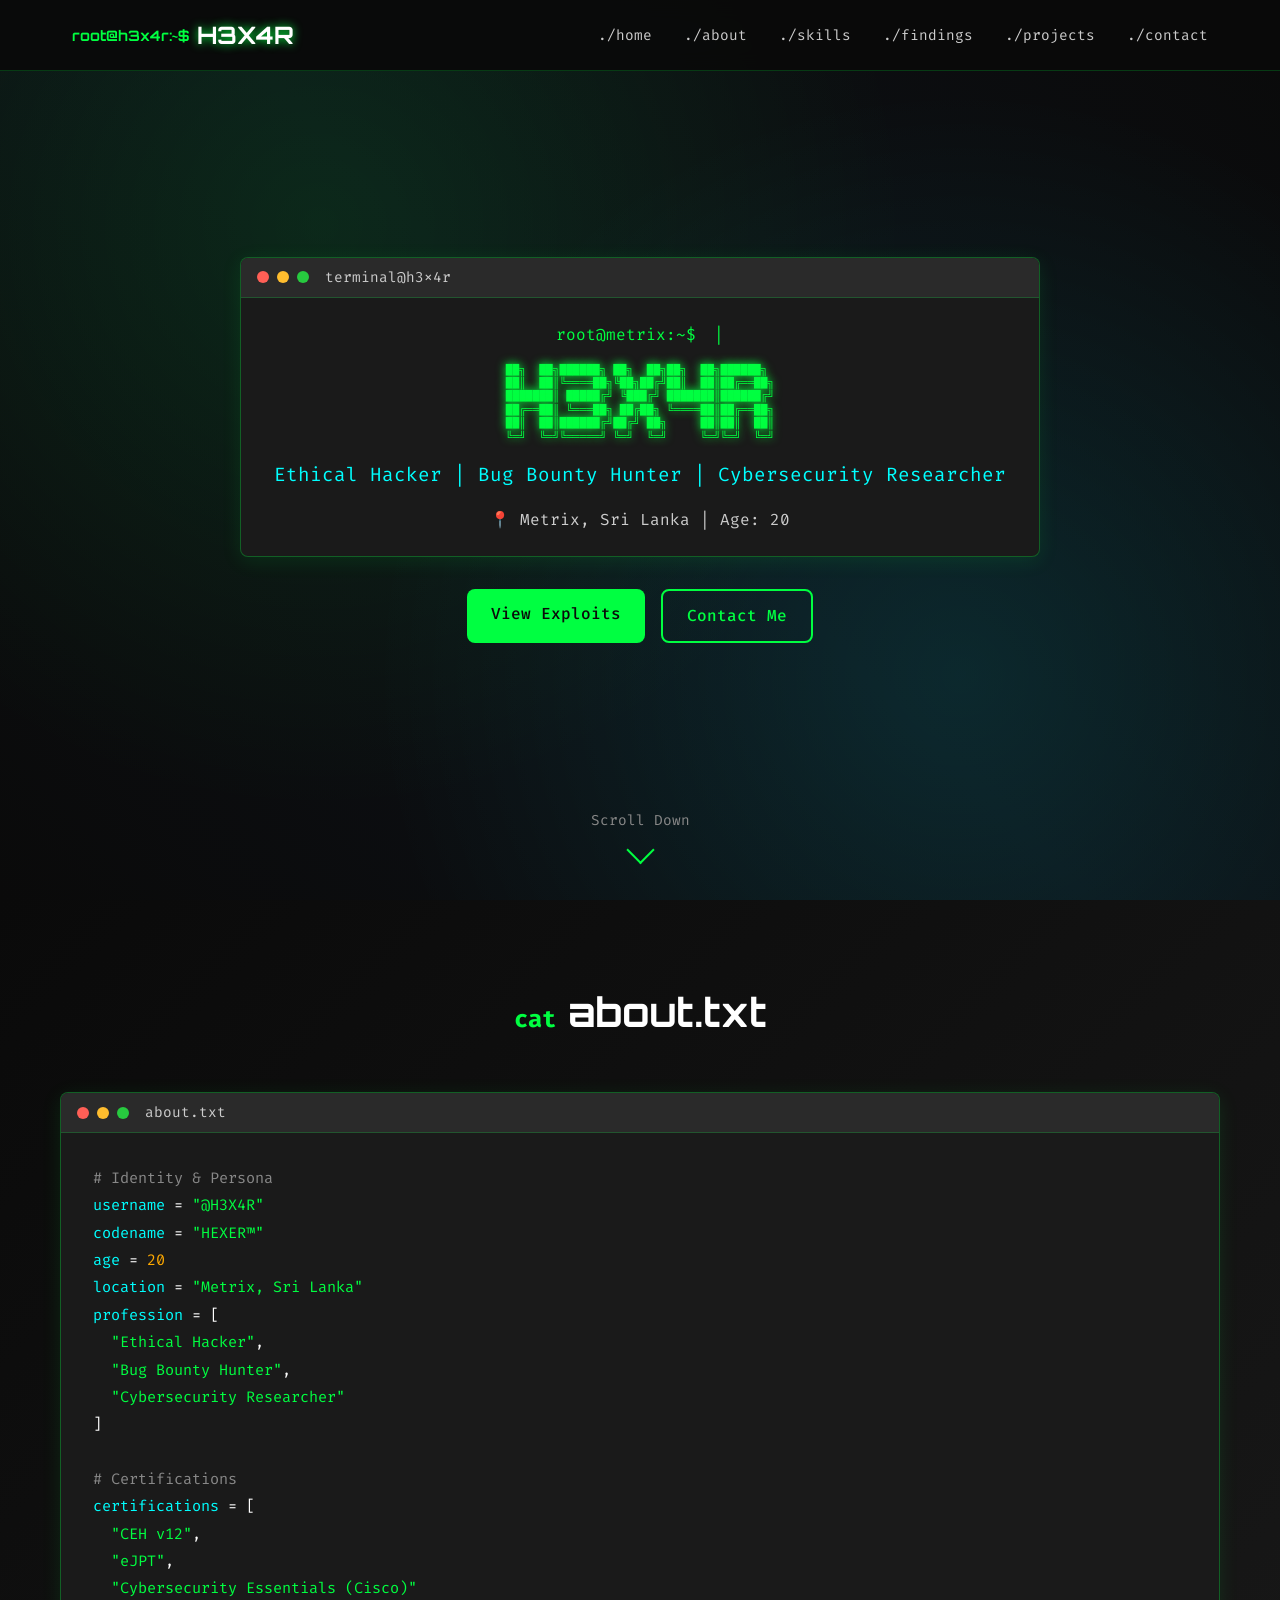
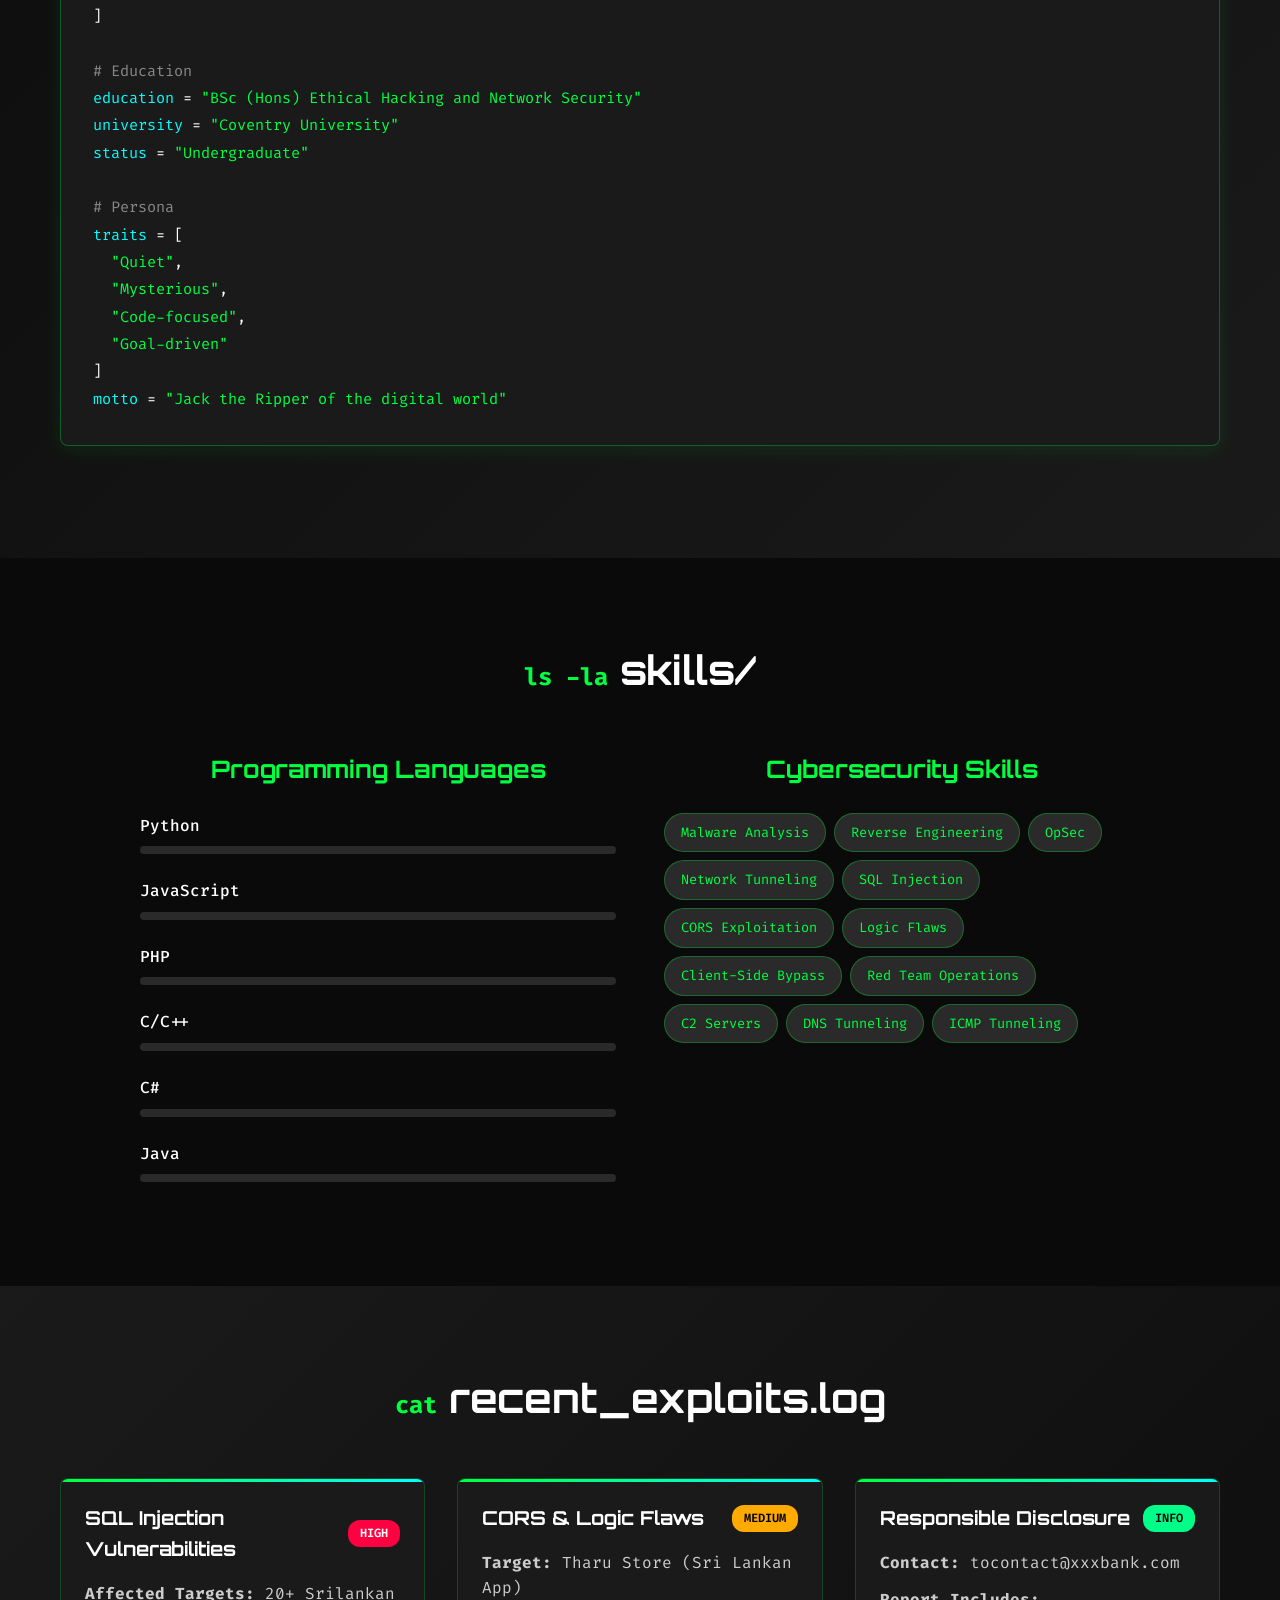
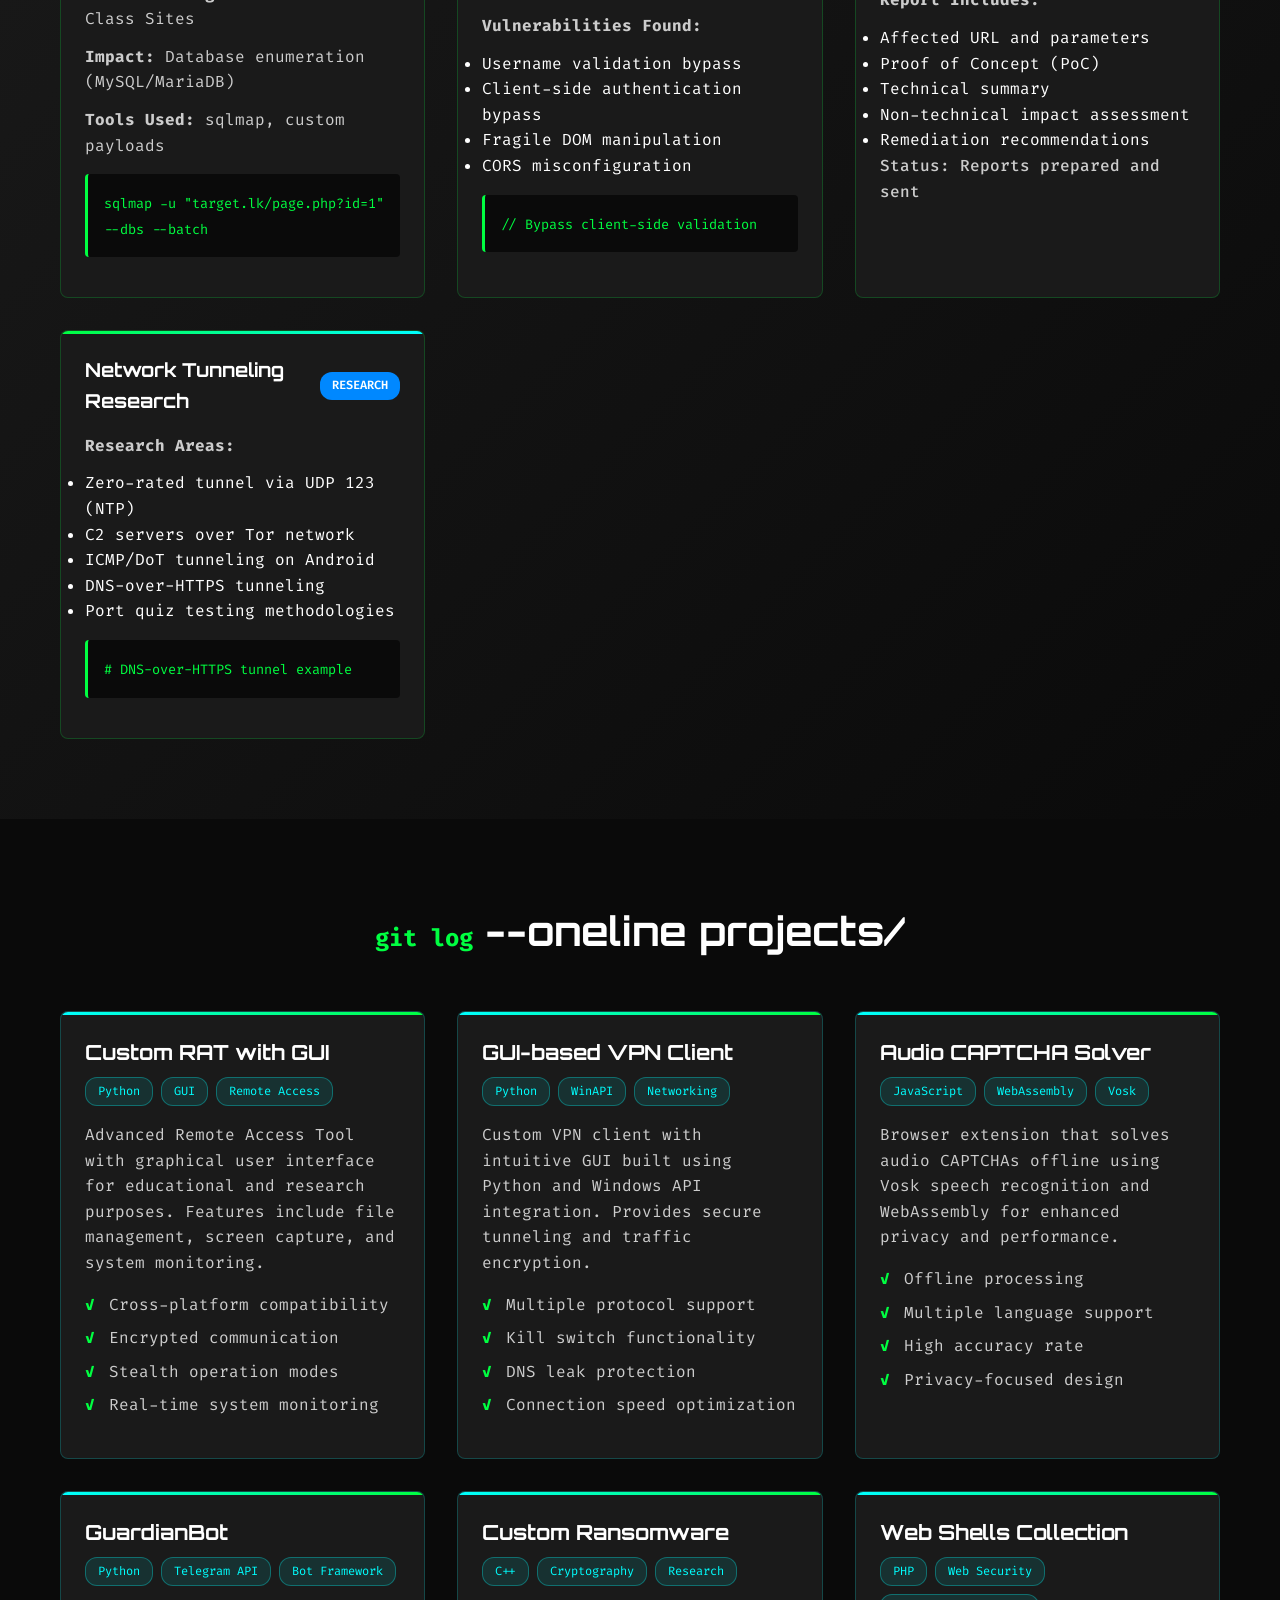
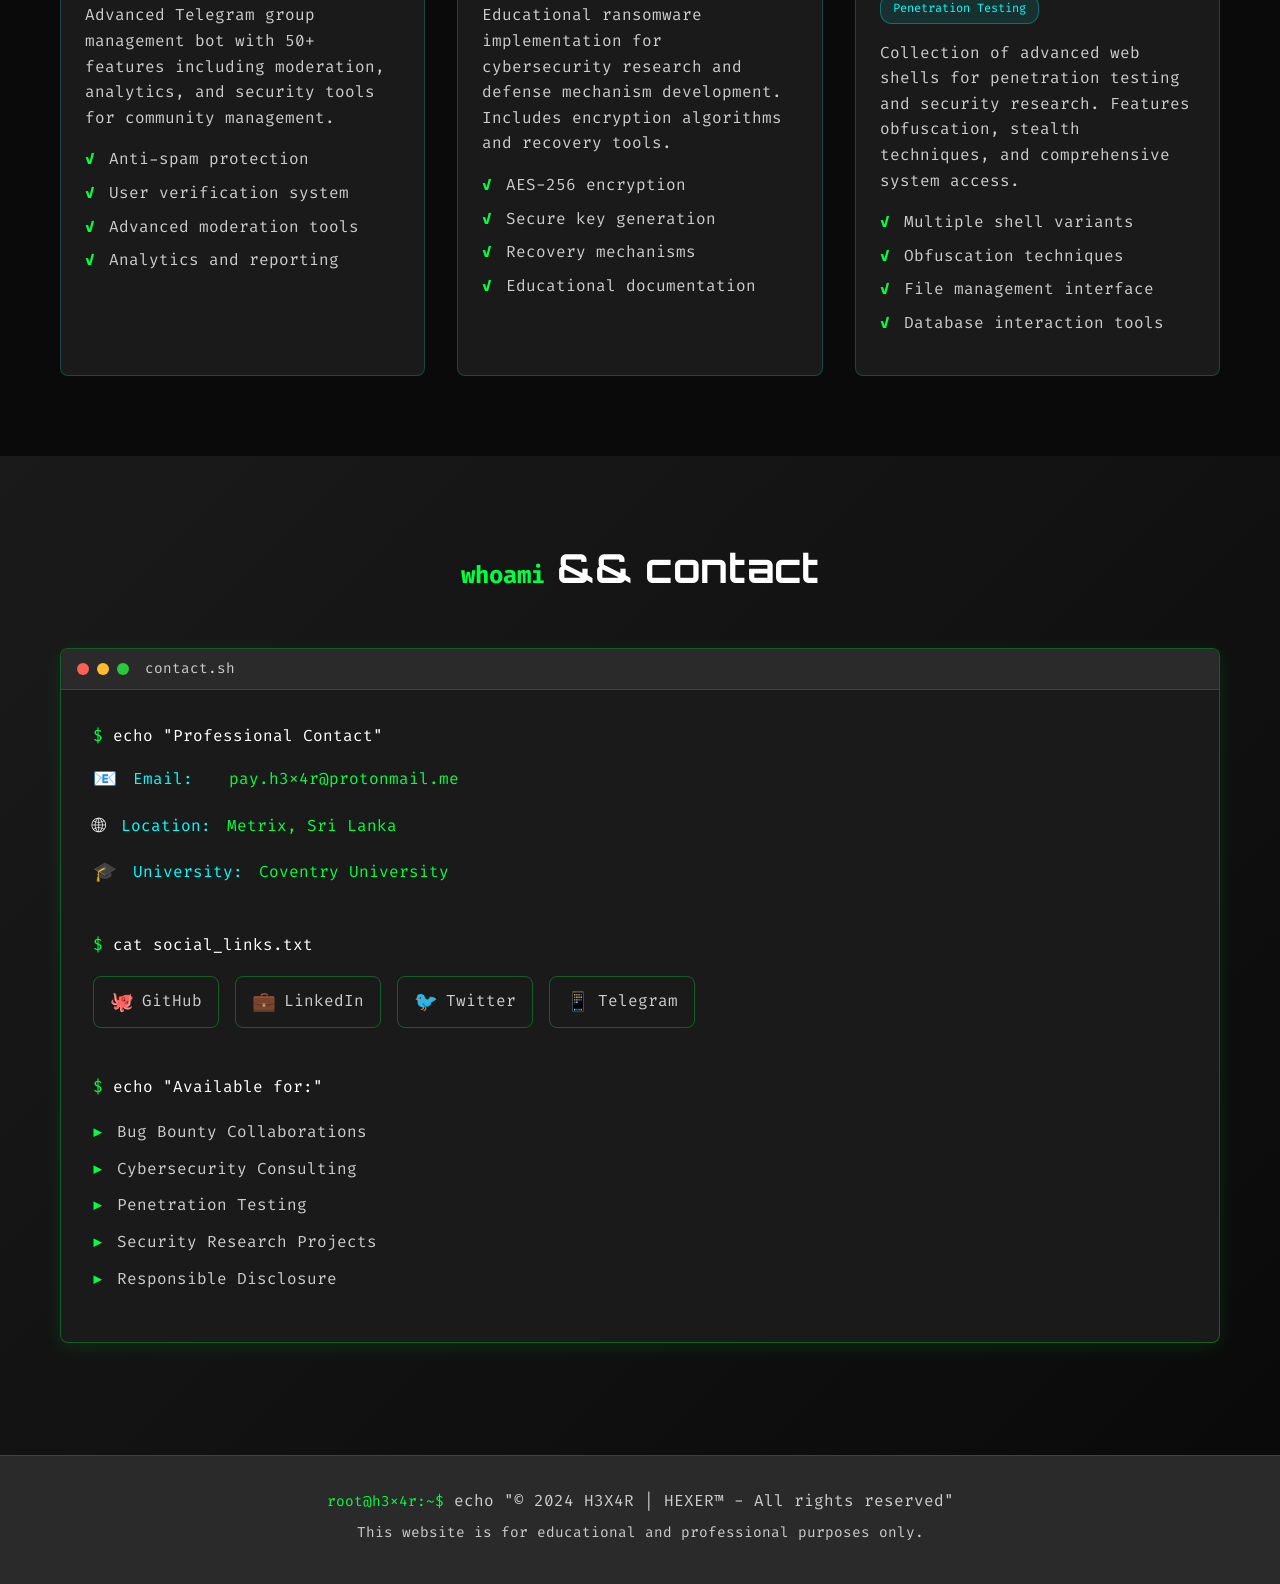
==== index.html @ 150f03e6 "Rename index (1).html to index.html" ====
<!DOCTYPE html>
<html lang="en">
<head>
    <meta charset="UTF-8">
    <meta name="viewport" content="width=device-width, initial-scale=1.0">
    <title>H3X4R | Ethical Hacker & Cybersecurity Researcher</title>
    <meta name="description" content="H3X4R - Ethical hacker, bug bounty hunter, and cybersecurity researcher from Sri Lanka. Specializing in vulnerability research and responsible disclosure.">
    <link rel="stylesheet" href="styles.css">
    <link rel="preconnect" href="https://fonts.googleapis.com">
    <link rel="preconnect" href="https://fonts.gstatic.com" crossorigin>
    <link href="https://fonts.googleapis.com/css2?family=Fira+Code:wght@300;400;500;600;700&family=Orbitron:wght@400;700;900&family=Roboto+Mono:wght@300;400;500&display=swap" rel="stylesheet">
</head>
<body>
    <!-- Matrix Background -->
    <div id="matrix-bg"></div>
    
    <!-- Header -->
    <header class="header">
        <nav class="nav">
            <div class="nav-brand">
                <span class="terminal-prompt">root@h3x4r:~$</span>
                <span class="brand-text">H3X4R</span>
            </div>
            <ul class="nav-menu" id="nav-menu">
                <li><a href="#home" class="nav-link">./home</a></li>
                <li><a href="#about" class="nav-link">./about</a></li>
                <li><a href="#skills" class="nav-link">./skills</a></li>
                <li><a href="#findings" class="nav-link">./findings</a></li>
                <li><a href="#projects" class="nav-link">./projects</a></li>
                <li><a href="#contact" class="nav-link">./contact</a></li>
            </ul>
            <div class="nav-toggle" id="nav-toggle">
                <span></span>
                <span></span>
                <span></span>
            </div>
        </nav>
    </header>

    <!-- Hero Section -->
    <section id="home" class="hero">
        <div class="hero-content">
            <div class="terminal-window">
                <div class="terminal-header">
                    <div class="terminal-buttons">
                        <span class="btn-close"></span>
                        <span class="btn-minimize"></span>
                        <span class="btn-maximize"></span>
                    </div>
                    <span class="terminal-title">terminal@h3x4r</span>
                </div>
                <div class="terminal-body">
                    <div class="terminal-line">
                        <span class="prompt">root@metrix:~$</span>
                        <span class="command" id="typing-text"></span>
                        <span class="cursor">|</span>
                    </div>
                    <div class="output">
                        <pre class="ascii-art">
██╗  ██╗██████╗ ██╗  ██╗██╗  ██╗██████╗ 
██║  ██║╚════██╗╚██╗██╔╝██║  ██║██╔══██╗
███████║ █████╔╝ ╚███╔╝ ███████║██████╔╝
██╔══██║ ╚═══██╗ ██╔██╗ ╚════██║██╔══██╗
██║  ██║██████╔╝██╔╝ ██╗     ██║██║  ██║
╚═╝  ╚═╝╚═════╝ ╚═╝  ╚═╝     ╚═╝╚═╝  ╚═╝
</pre>
                        <p class="hero-subtitle">Ethical Hacker | Bug Bounty Hunter | Cybersecurity Researcher</p>
                        <p class="hero-location">📍 Metrix, Sri Lanka | Age: 20</p>
                    </div>
                </div>
            </div>
            <div class="hero-actions">
                <a href="#findings" class="btn btn-primary">View Exploits</a>
                <a href="#contact" class="btn btn-secondary">Contact Me</a>
            </div>
        </div>
        <div class="scroll-indicator">
            <span>Scroll Down</span>
            <div class="scroll-arrow"></div>
        </div>
    </section>

    <!-- About Section -->
    <section id="about" class="about">
        <div class="container">
            <h2 class="section-title">
                <span class="terminal-prompt">cat</span> about.txt
            </h2>
            <div class="about-content">
                <div class="about-terminal">
                    <div class="terminal-window">
                        <div class="terminal-header">
                            <div class="terminal-buttons">
                                <span class="btn-close"></span>
                                <span class="btn-minimize"></span>
                                <span class="btn-maximize"></span>
                            </div>
                            <span class="terminal-title">about.txt</span>
                        </div>
                        <div class="terminal-body">
                            <div class="code-block">
                                <span class="comment"># Identity & Persona</span><br>
                                <span class="variable">username</span> = <span class="string">"@H3X4R"</span><br>
                                <span class="variable">codename</span> = <span class="string">"HEXER™"</span><br>
                                <span class="variable">age</span> = <span class="number">20</span><br>
                                <span class="variable">location</span> = <span class="string">"Metrix, Sri Lanka"</span><br>
                                <span class="variable">profession</span> = [<br>
                                &nbsp;&nbsp;<span class="string">"Ethical Hacker"</span>,<br>
                                &nbsp;&nbsp;<span class="string">"Bug Bounty Hunter"</span>,<br>
                                &nbsp;&nbsp;<span class="string">"Cybersecurity Researcher"</span><br>
                                ]<br><br>
                                <span class="comment"># Certifications</span><br>
                                <span class="variable">certifications</span> = [<br>
                                &nbsp;&nbsp;<span class="string">"CEH v12"</span>,<br>
                                &nbsp;&nbsp;<span class="string">"eJPT"</span>,<br>
                                &nbsp;&nbsp;<span class="string">"Cybersecurity Essentials (Cisco)"</span><br>
                                ]<br><br>
                                <span class="comment"># Education</span><br>
                                <span class="variable">education</span> = <span class="string">"BSc (Hons) Ethical Hacking and Network Security"</span><br>
                                <span class="variable">university</span> = <span class="string">"Coventry University"</span><br>
                                <span class="variable">status</span> = <span class="string">"Undergraduate"</span><br><br>
                                <span class="comment"># Persona</span><br>
                                <span class="variable">traits</span> = [<br>
                                &nbsp;&nbsp;<span class="string">"Quiet"</span>,<br>
                                &nbsp;&nbsp;<span class="string">"Mysterious"</span>,<br>
                                &nbsp;&nbsp;<span class="string">"Code-focused"</span>,<br>
                                &nbsp;&nbsp;<span class="string">"Goal-driven"</span><br>
                                ]<br>
                                <span class="variable">motto</span> = <span class="string">"Jack the Ripper of the digital world"</span>
                            </div>
                        </div>
                    </div>
                </div>
            </div>
        </div>
    </section>

    <!-- Skills Section -->
    <section id="skills" class="skills">
        <div class="container">
            <h2 class="section-title">
                <span class="terminal-prompt">ls -la</span> skills/
            </h2>
            <div class="skills-grid">
                <div class="skill-category">
                    <h3>Programming Languages</h3>
                    <div class="skill-list">
                        <div class="skill-item">
                            <span class="skill-name">Python</span>
                            <div class="skill-bar">
                                <div class="skill-progress" data-width="95"></div>
                            </div>
                        </div>
                        <div class="skill-item">
                            <span class="skill-name">JavaScript</span>
                            <div class="skill-bar">
                                <div class="skill-progress" data-width="90"></div>
                            </div>
                        </div>
                        <div class="skill-item">
                            <span class="skill-name">PHP</span>
                            <div class="skill-bar">
                                <div class="skill-progress" data-width="85"></div>
                            </div>
                        </div>
                        <div class="skill-item">
                            <span class="skill-name">C/C++</span>
                            <div class="skill-bar">
                                <div class="skill-progress" data-width="80"></div>
                            </div>
                        </div>
                        <div class="skill-item">
                            <span class="skill-name">C#</span>
                            <div class="skill-bar">
                                <div class="skill-progress" data-width="75"></div>
                            </div>
                        </div>
                        <div class="skill-item">
                            <span class="skill-name">Java</span>
                            <div class="skill-bar">
                                <div class="skill-progress" data-width="70"></div>
                            </div>
                        </div>
                    </div>
                </div>
                <div class="skill-category">
                    <h3>Cybersecurity Skills</h3>
                    <div class="skill-tags">
                        <span class="skill-tag">Malware Analysis</span>
                        <span class="skill-tag">Reverse Engineering</span>
                        <span class="skill-tag">OpSec</span>
                        <span class="skill-tag">Network Tunneling</span>
                        <span class="skill-tag">SQL Injection</span>
                        <span class="skill-tag">CORS Exploitation</span>
                        <span class="skill-tag">Logic Flaws</span>
                        <span class="skill-tag">Client-Side Bypass</span>
                        <span class="skill-tag">Red Team Operations</span>
                        <span class="skill-tag">C2 Servers</span>
                        <span class="skill-tag">DNS Tunneling</span>
                        <span class="skill-tag">ICMP Tunneling</span>
                    </div>
                </div>
            </div>
        </div>
    </section>

    <!-- Findings Section -->
    <section id="findings" class="findings">
        <div class="container">
            <h2 class="section-title">
                <span class="terminal-prompt">cat</span> recent_exploits.log
            </h2>
            <div class="findings-grid">
                <div class="finding-card">
                    <div class="finding-header">
                        <h3>SQL Injection Vulnerabilities</h3>
                        <span class="severity high">HIGH</span>
                    </div>
                    <div class="finding-content">
                        <p><strong>Affected Targets: </strong>20+ Srilankan Class Sites</p>
                        
                        <p><strong>Impact:</strong> Database enumeration (MySQL/MariaDB)</p>
                        <p><strong>Tools Used:</strong> sqlmap, custom payloads</p>
                        <div class="code-snippet">
                            <code>sqlmap -u "target.lk/page.php?id=1" --dbs --batch</code>
                        </div>
                    </div>
                </div>

                <div class="finding-card">
                    <div class="finding-header">
                        <h3>CORS & Logic Flaws</h3>
                        <span class="severity medium">MEDIUM</span>
                    </div>
                    <div class="finding-content">
                        <p><strong>Target:</strong> Tharu Store (Sri Lankan App)</p>
                        <p><strong>Vulnerabilities Found:</strong></p>
                        <ul>
                            <li>Username validation bypass</li>
                            <li>Client-side authentication bypass</li>
                            <li>Fragile DOM manipulation</li>
                            <li>CORS misconfiguration</li>
                        </ul>
                        <div class="code-snippet">
                            <code>// Bypass client-side validation
                            </code>
                        </div>
                    </div>
                </div>

                <div class="finding-card">
                    <div class="finding-header">
                        <h3>Responsible Disclosure</h3>
                        <span class="severity info">INFO</span>
                    </div>
                    <div class="finding-content">
                        <p><strong>Contact:</strong> tocontact@xxxbank.com</p>
                        <p><strong>Report Includes:</strong></p>
                        <ul>
                            <li>Affected URL and parameters</li>
                            <li>Proof of Concept (PoC)</li>
                            <li>Technical summary</li>
                            <li>Non-technical impact assessment</li>
                            <li>Remediation recommendations</li>
                        </ul>
                        <p class="status">Status: Reports prepared and sent</p>
                    </div>
                </div>

                <div class="finding-card">
                    <div class="finding-header">
                        <h3>Network Tunneling Research</h3>
                        <span class="severity low">RESEARCH</span>
                    </div>
                    <div class="finding-content">
                        <p><strong>Research Areas:</strong></p>
                        <ul>
                            <li>Zero-rated tunnel via UDP 123 (NTP)</li>
                            <li>C2 servers over Tor network</li>
                            <li>ICMP/DoT tunneling on Android</li>
                            <li>DNS-over-HTTPS tunneling</li>
                            <li>Port quiz testing methodologies</li>
                        </ul>
                        <div class="code-snippet">
                            <code># DNS-over-HTTPS tunnel example
                            </code>
                        </div>
                    </div>
                </div>
            </div>
        </div>
    </section>

    <!-- Projects Section -->
    <section id="projects" class="projects">
        <div class="container">
            <h2 class="section-title">
                <span class="terminal-prompt">git log</span> --oneline projects/
            </h2>
            <div class="projects-grid">
                <div class="project-card">
                    <div class="project-header">
                        <h3>Custom RAT with GUI</h3>
                        <div class="project-tags">
                            <span class="tag">Python</span>
                            <span class="tag">GUI</span>
                            <span class="tag">Remote Access</span>
                        </div>
                    </div>
                    <div class="project-content">
                        <p>Advanced Remote Access Tool with graphical user interface for educational and research purposes. Features include file management, screen capture, and system monitoring.</p>
                        <div class="project-features">
                            <ul>
                                <li>Cross-platform compatibility</li>
                                <li>Encrypted communication</li>
                                <li>Stealth operation modes</li>
                                <li>Real-time system monitoring</li>
                            </ul>
                        </div>
                    </div>
                </div>

                <div class="project-card">
                    <div class="project-header">
                        <h3>GUI-based VPN Client</h3>
                        <div class="project-tags">
                            <span class="tag">Python</span>
                            <span class="tag">WinAPI</span>
                            <span class="tag">Networking</span>
                        </div>
                    </div>
                    <div class="project-content">
                        <p>Custom VPN client with intuitive GUI built using Python and Windows API integration. Provides secure tunneling and traffic encryption.</p>
                        <div class="project-features">
                            <ul>
                                <li>Multiple protocol support</li>
                                <li>Kill switch functionality</li>
                                <li>DNS leak protection</li>
                                <li>Connection speed optimization</li>
                            </ul>
                        </div>
                    </div>
                </div>

                <div class="project-card">
                    <div class="project-header">
                        <h3>Audio CAPTCHA Solver</h3>
                        <div class="project-tags">
                            <span class="tag">JavaScript</span>
                            <span class="tag">WebAssembly</span>
                            <span class="tag">Vosk</span>
                        </div>
                    </div>
                    <div class="project-content">
                        <p>Browser extension that solves audio CAPTCHAs offline using Vosk speech recognition and WebAssembly for enhanced privacy and performance.</p>
                        <div class="project-features">
                            <ul>
                                <li>Offline processing</li>
                                <li>Multiple language support</li>
                                <li>High accuracy rate</li>
                                <li>Privacy-focused design</li>
                            </ul>
                        </div>
                    </div>
                </div>

                <div class="project-card">
                    <div class="project-header">
                        <h3>GuardianBot</h3>
                        <div class="project-tags">
                            <span class="tag">Python</span>
                            <span class="tag">Telegram API</span>
                            <span class="tag">Bot Framework</span>
                        </div>
                    </div>
                    <div class="project-content">
                        <p>Advanced Telegram group management bot with 50+ features including moderation, analytics, and security tools for community management.</p>
                        <div class="project-features">
                            <ul>
                                <li>Anti-spam protection</li>
                                <li>User verification system</li>
                                <li>Advanced moderation tools</li>
                                <li>Analytics and reporting</li>
                            </ul>
                        </div>
                    </div>
                </div>

                <div class="project-card">
                    <div class="project-header">
                        <h3>Custom Ransomware</h3>
                        <div class="project-tags">
                            <span class="tag">C++</span>
                            <span class="tag">Cryptography</span>
                            <span class="tag">Research</span>
                        </div>
                    </div>
                    <div class="project-content">
                        <p>Educational ransomware implementation for cybersecurity research and defense mechanism development. Includes encryption algorithms and recovery tools.</p>
                        <div class="project-features">
                            <ul>
                                <li>AES-256 encryption</li>
                                <li>Secure key generation</li>
                                <li>Recovery mechanisms</li>
                                <li>Educational documentation</li>
                            </ul>
                        </div>
                    </div>
                </div>

                <div class="project-card">
                    <div class="project-header">
                        <h3>Web Shells Collection</h3>
                        <div class="project-tags">
                            <span class="tag">PHP</span>
                            <span class="tag">Web Security</span>
                            <span class="tag">Penetration Testing</span>
                        </div>
                    </div>
                    <div class="project-content">
                        <p>Collection of advanced web shells for penetration testing and security research. Features obfuscation, stealth techniques, and comprehensive system access.</p>
                        <div class="project-features">
                            <ul>
                                <li>Multiple shell variants</li>
                                <li>Obfuscation techniques</li>
                                <li>File management interface</li>
                                <li>Database interaction tools</li>
                            </ul>
                        </div>
                    </div>
                </div>
            </div>
        </div>
    </section>

    <!-- Contact Section -->
    <section id="contact" class="contact">
        <div class="container">
            <h2 class="section-title">
                <span class="terminal-prompt">whoami</span> && contact
            </h2>
            <div class="contact-content">
                <div class="contact-terminal">
                    <div class="terminal-window">
                        <div class="terminal-header">
                            <div class="terminal-buttons">
                                <span class="btn-close"></span>
                                <span class="btn-minimize"></span>
                                <span class="btn-maximize"></span>
                            </div>
                            <span class="terminal-title">contact.sh</span>
                        </div>
                        <div class="terminal-body">
                            <div class="contact-info">
                                <p><span class="prompt">$</span> echo "Professional Contact"</p>
                                <p class="contact-item">
                                    <span class="icon">📧</span>
                                    <span class="label">Email:</span>
                                    <span class="value">pay.h3x4r@protonmail.me</span>
                                </p>
                                <p class="contact-item">
                                    <span class="icon">🌐</span>
                                    <span class="label">Location:</span>
                                    <span class="value">Metrix, Sri Lanka</span>
                                </p>
                                <p class="contact-item">
                                    <span class="icon">🎓</span>
                                    <span class="label">University:</span>
                                    <span class="value">Coventry University</span>
                                </p>
                                <br>
                                <p><span class="prompt">$</span> cat social_links.txt</p>
                                <div class="social-links">
                                    <a href="https://github.com/HEXER365" class="social-link">
                                        <span class="social-icon">🐙</span>
                                        <span>GitHub</span>
                                    </a>
                                    <a href="#" class="social-link">
                                        <span class="social-icon">💼</span>
                                        <span>LinkedIn</span>
                                    </a>
                                    <a href="#" class="social-link">
                                        <span class="social-icon">🐦</span>
                                        <span>Twitter</span>
                                    </a>
                                    <a href="https://t.me/H3X4R" class="social-link">
                                        <span class="social-icon">📱</span>
                                        <span>Telegram</span>
                                    </a>
                                </div>
                                <br>
                                <p><span class="prompt">$</span> echo "Available for:"</p>
                                <ul class="availability">
                                    <li>Bug Bounty Collaborations</li>
                                    <li>Cybersecurity Consulting</li>
                                    <li>Penetration Testing</li>
                                    <li>Security Research Projects</li>
                                    <li>Responsible Disclosure</li>
                                </ul>
                            </div>
                        </div>
                    </div>
                </div>
            </div>
        </div>
    </section>

    <!-- Footer -->
    <footer class="footer">
        <div class="container">
            <div class="footer-content">
                <p><span class="terminal-prompt">root@h3x4r:~$</span> echo "© 2024 H3X4R | HEXER™ - All rights reserved"</p>
                <p class="footer-note">This website is for educational and professional purposes only.</p>
            </div>
        </div>
    </footer>

    <script src="script.js"></script>
</body>
</html>
---- styles.css ----
/* CSS Variables */
:root {
    --bg-primary: #0a0a0a;
    --bg-secondary: #1a1a1a;
    --bg-tertiary: #2a2a2a;
    --accent-green: #00ff41;
    --accent-cyan: #00ffff;
    --text-primary: #ffffff;
    --text-secondary: #cccccc;
    --text-muted: #888888;
    --danger: #ff0040;
    --warning: #ffaa00;
    --info: #0088ff;
    --success: #00ff88;
    
    --font-mono: 'Fira Code', 'Courier New', monospace;
    --font-mono-alt: 'Roboto Mono', monospace;
    --font-display: 'Orbitron', sans-serif;
    
    --border-radius: 8px;
    --box-shadow: 0 4px 20px rgba(0, 255, 65, 0.1);
    --transition: all 0.3s cubic-bezier(0.4, 0, 0.2, 1);
}

/* Reset and Base Styles */
* {
    margin: 0;
    padding: 0;
    box-sizing: border-box;
}

html {
    scroll-behavior: smooth;
}

body {
    font-family: var(--font-mono);
    background-color: var(--bg-primary);
    color: var(--text-primary);
    line-height: 1.6;
    overflow-x: hidden;
}

/* Matrix Background */
#matrix-bg {
    position: fixed;
    top: 0;
    left: 0;
    width: 100%;
    height: 100%;
    z-index: -1;
    background: linear-gradient(45deg, var(--bg-primary) 0%, #0d1117 50%, var(--bg-primary) 100%);
}

#matrix-bg::before {
    content: '';
    position: absolute;
    top: 0;
    left: 0;
    width: 100%;
    height: 100%;
    background-image: 
        radial-gradient(circle at 25% 25%, rgba(0, 255, 65, 0.1) 0%, transparent 50%),
        radial-gradient(circle at 75% 75%, rgba(0, 255, 255, 0.1) 0%, transparent 50%);
    animation: matrixPulse 4s ease-in-out infinite alternate;
}

@keyframes matrixPulse {
    0% { opacity: 0.3; }
    100% { opacity: 0.7; }
}

/* Container */
.container {
    max-width: 1200px;
    margin: 0 auto;
    padding: 0 20px;
}

/* Header */
.header {
    position: fixed;
    top: 0;
    left: 0;
    width: 100%;
    background: rgba(10, 10, 10, 0.95);
    backdrop-filter: blur(10px);
    border-bottom: 1px solid rgba(0, 255, 65, 0.2);
    z-index: 1000;
    transition: var(--transition);
}

.nav {
    display: flex;
    justify-content: space-between;
    align-items: center;
    padding: 1rem 2rem;
    max-width: 1200px;
    margin: 0 auto;
}

.nav-brand {
    display: flex;
    align-items: center;
    gap: 0.5rem;
    font-family: var(--font-display);
    font-weight: 700;
}

.terminal-prompt {
    color: var(--accent-green);
    font-size: 0.9rem;
}

.brand-text {
    color: var(--text-primary);
    font-size: 1.5rem;
    text-shadow: 0 0 10px var(--accent-green);
}

.nav-menu {
    display: flex;
    list-style: none;
    gap: 2rem;
}

.nav-link {
    color: var(--text-secondary);
    text-decoration: none;
    font-size: 0.9rem;
    transition: var(--transition);
    position: relative;
}

.nav-link:hover {
    color: var(--accent-green);
    text-shadow: 0 0 5px var(--accent-green);
}

.nav-link::after {
    content: '';
    position: absolute;
    bottom: -5px;
    left: 0;
    width: 0;
    height: 2px;
    background: var(--accent-green);
    transition: var(--transition);
}

.nav-link:hover::after {
    width: 100%;
}

.nav-toggle {
    display: none;
    flex-direction: column;
    cursor: pointer;
    gap: 4px;
}

.nav-toggle span {
    width: 25px;
    height: 3px;
    background: var(--accent-green);
    transition: var(--transition);
}

/* Hero Section */
.hero {
    min-height: 100vh;
    display: flex;
    flex-direction: column;
    justify-content: center;
    align-items: center;
    text-align: center;
    padding: 2rem;
    position: relative;
}

.hero-content {
    max-width: 800px;
    width: 100%;
}

.terminal-window {
    background: var(--bg-secondary);
    border-radius: var(--border-radius);
    border: 1px solid rgba(0, 255, 65, 0.3);
    box-shadow: var(--box-shadow);
    margin-bottom: 2rem;
    overflow: hidden;
}

.terminal-header {
    background: var(--bg-tertiary);
    padding: 0.5rem 1rem;
    display: flex;
    align-items: center;
    gap: 1rem;
    border-bottom: 1px solid rgba(0, 255, 65, 0.2);
}

.terminal-buttons {
    display: flex;
    gap: 0.5rem;
}

.terminal-buttons span {
    width: 12px;
    height: 12px;
    border-radius: 50%;
}

.btn-close { background: #ff5f56; }
.btn-minimize { background: #ffbd2e; }
.btn-maximize { background: #27ca3f; }

.terminal-title {
    color: var(--text-secondary);
    font-size: 0.9rem;
}

.terminal-body {
    padding: 1.5rem;
    font-family: var(--font-mono);
}

.terminal-line {
    margin-bottom: 1rem;
}

.prompt {
    color: var(--accent-green);
}

.command {
    color: var(--text-primary);
    margin-left: 0.5rem;
}

.cursor {
    color: var(--accent-green);
    animation: blink 1s infinite;
}

@keyframes blink {
    0%, 50% { opacity: 1; }
    51%, 100% { opacity: 0; }
}

.ascii-art {
    color: var(--accent-green);
    font-size: 0.7rem;
    line-height: 1.2;
    margin: 1rem 0;
    text-shadow: 0 0 10px var(--accent-green);
}

.hero-subtitle {
    color: var(--accent-cyan);
    font-size: 1.2rem;
    margin: 1rem 0;
}

.hero-location {
    color: var(--text-secondary);
    font-size: 1rem;
}

.hero-actions {
    display: flex;
    gap: 1rem;
    justify-content: center;
    flex-wrap: wrap;
}

.btn {
    padding: 0.75rem 1.5rem;
    border: none;
    border-radius: var(--border-radius);
    text-decoration: none;
    font-family: var(--font-mono);
    font-weight: 500;
    cursor: pointer;
    transition: var(--transition);
    position: relative;
    overflow: hidden;
}

.btn-primary {
    background: var(--accent-green);
    color: var(--bg-primary);
}

.btn-primary:hover {
    background: var(--accent-cyan);
    box-shadow: 0 0 20px var(--accent-cyan);
}

.btn-secondary {
    background: transparent;
    color: var(--accent-green);
    border: 2px solid var(--accent-green);
}

.btn-secondary:hover {
    background: var(--accent-green);
    color: var(--bg-primary);
    box-shadow: 0 0 20px var(--accent-green);
}

.scroll-indicator {
    position: absolute;
    bottom: 2rem;
    left: 50%;
    transform: translateX(-50%);
    text-align: center;
    color: var(--text-muted);
    font-size: 0.9rem;
}

.scroll-arrow {
    width: 20px;
    height: 20px;
    border-right: 2px solid var(--accent-green);
    border-bottom: 2px solid var(--accent-green);
    transform: rotate(45deg);
    margin: 0.5rem auto;
    animation: bounce 2s infinite;
}

@keyframes bounce {
    0%, 20%, 50%, 80%, 100% { transform: translateY(0) rotate(45deg); }
    40% { transform: translateY(-10px) rotate(45deg); }
    60% { transform: translateY(-5px) rotate(45deg); }
}

/* Section Styles */
section {
    padding: 5rem 0;
    position: relative;
}

.section-title {
    font-family: var(--font-display);
    font-size: 2.5rem;
    text-align: center;
    margin-bottom: 3rem;
    color: var(--text-primary);
}

.section-title .terminal-prompt {
    color: var(--accent-green);
    font-family: var(--font-mono);
    font-size: 1.5rem;
}

/* About Section */
.about {
    background: linear-gradient(135deg, var(--bg-primary) 0%, var(--bg-secondary) 100%);
}

.about-terminal .terminal-body {
    padding: 2rem;
}

.code-block {
    font-family: var(--font-mono);
    line-height: 1.8;
    font-size: 0.95rem;
}

.comment { color: var(--text-muted); }
.variable { color: var(--accent-cyan); }
.string { color: var(--accent-green); }
.number { color: var(--warning); }

/* Skills Section */
.skills {
    background: var(--bg-primary);
}

.skills-grid {
    display: grid;
    grid-template-columns: 1fr 1fr;
    gap: 3rem;
    max-width: 1000px;
    margin: 0 auto;
}

.skill-category h3 {
    color: var(--accent-green);
    font-family: var(--font-display);
    font-size: 1.5rem;
    margin-bottom: 1.5rem;
    text-align: center;
}

.skill-item {
    margin-bottom: 1.5rem;
}

.skill-name {
    display: block;
    color: var(--text-primary);
    margin-bottom: 0.5rem;
    font-weight: 500;
}

.skill-bar {
    width: 100%;
    height: 8px;
    background: var(--bg-tertiary);
    border-radius: 4px;
    overflow: hidden;
    position: relative;
}

.skill-progress {
    height: 100%;
    background: linear-gradient(90deg, var(--accent-green), var(--accent-cyan));
    border-radius: 4px;
    width: 0;
    transition: width 2s ease-in-out;
    position: relative;
}

.skill-progress::after {
    content: '';
    position: absolute;
    top: 0;
    left: 0;
    right: 0;
    bottom: 0;
    background: linear-gradient(90deg, transparent, rgba(255,255,255,0.3), transparent);
    animation: shimmer 2s infinite;
}

@keyframes shimmer {
    0% { transform: translateX(-100%); }
    100% { transform: translateX(100%); }
}

.skill-tags {
    display: flex;
    flex-wrap: wrap;
    gap: 0.5rem;
}

.skill-tag {
    background: var(--bg-tertiary);
    color: var(--accent-green);
    padding: 0.5rem 1rem;
    border-radius: 20px;
    font-size: 0.85rem;
    border: 1px solid rgba(0, 255, 65, 0.3);
    transition: var(--transition);
}

.skill-tag:hover {
    background: rgba(0, 255, 65, 0.1);
    box-shadow: 0 0 10px rgba(0, 255, 65, 0.3);
}

/* Findings Section */
.findings {
    background: linear-gradient(135deg, var(--bg-secondary) 0%, var(--bg-primary) 100%);
}

.findings-grid {
    display: grid;
    grid-template-columns: repeat(auto-fit, minmax(350px, 1fr));
    gap: 2rem;
    max-width: 1200px;
    margin: 0 auto;
}

.finding-card {
    background: var(--bg-secondary);
    border-radius: var(--border-radius);
    border: 1px solid rgba(0, 255, 65, 0.2);
    padding: 1.5rem;
    transition: var(--transition);
    position: relative;
    overflow: hidden;
}

.finding-card::before {
    content: '';
    position: absolute;
    top: 0;
    left: 0;
    right: 0;
    height: 3px;
    background: linear-gradient(90deg, var(--accent-green), var(--accent-cyan));
}

.finding-card:hover {
    transform: translateY(-5px);
    box-shadow: 0 10px 30px rgba(0, 255, 65, 0.2);
    border-color: var(--accent-green);
}

.finding-header {
    display: flex;
    justify-content: space-between;
    align-items: center;
    margin-bottom: 1rem;
}

.finding-header h3 {
    color: var(--text-primary);
    font-family: var(--font-display);
    font-size: 1.2rem;
}

.severity {
    padding: 0.25rem 0.75rem;
    border-radius: 12px;
    font-size: 0.75rem;
    font-weight: 600;
    text-transform: uppercase;
}

.severity.high { background: var(--danger); color: white; }
.severity.medium { background: var(--warning); color: black; }
.severity.low { background: var(--info); color: white; }
.severity.info { background: var(--success); color: black; }

.finding-content p {
    margin-bottom: 0.75rem;
    color: var(--text-secondary);
}

.target-list {
    list-style: none;
    margin: 0.5rem 0;
}

.target-list li {
    color: var(--accent-cyan);
    font-family: var(--font-mono);
    font-size: 0.9rem;
    margin-bottom: 0.25rem;
}

.target-list li::before {
    content: '→ ';
    color: var(--accent-green);
}

.code-snippet {
    background: var(--bg-primary);
    border-radius: 4px;
    padding: 1rem;
    margin: 1rem 0;
    border-left: 3px solid var(--accent-green);
}

.code-snippet code {
    color: var(--accent-green);
    font-family: var(--font-mono);
    font-size: 0.85rem;
}

.status {
    color: var(--success);
    font-weight: 500;
}

/* Projects Section */
.projects {
    background: var(--bg-primary);
}

.projects-grid {
    display: grid;
    grid-template-columns: repeat(auto-fit, minmax(350px, 1fr));
    gap: 2rem;
    max-width: 1200px;
    margin: 0 auto;
}

.project-card {
    background: var(--bg-secondary);
    border-radius: var(--border-radius);
    border: 1px solid rgba(0, 255, 255, 0.2);
    padding: 1.5rem;
    transition: var(--transition);
    position: relative;
    overflow: hidden;
}

.project-card::before {
    content: '';
    position: absolute;
    top: 0;
    left: 0;
    right: 0;
    height: 3px;
    background: linear-gradient(90deg, var(--accent-cyan), var(--accent-green));
}

.project-card:hover {
    transform: translateY(-5px);
    box-shadow: 0 10px 30px rgba(0, 255, 255, 0.2);
    border-color: var(--accent-cyan);
}

.project-header {
    margin-bottom: 1rem;
}

.project-header h3 {
    color: var(--text-primary);
    font-family: var(--font-display);
    font-size: 1.3rem;
    margin-bottom: 0.5rem;
}

.project-tags {
    display: flex;
    flex-wrap: wrap;
    gap: 0.5rem;
}

.tag {
    background: rgba(0, 255, 255, 0.1);
    color: var(--accent-cyan);
    padding: 0.25rem 0.75rem;
    border-radius: 12px;
    font-size: 0.75rem;
    border: 1px solid rgba(0, 255, 255, 0.3);
}

.project-content p {
    color: var(--text-secondary);
    margin-bottom: 1rem;
    line-height: 1.6;
}

.project-features ul {
    list-style: none;
    margin: 1rem 0;
}

.project-features li {
    color: var(--text-secondary);
    margin-bottom: 0.5rem;
    position: relative;
    padding-left: 1.5rem;
}

.project-features li::before {
    content: '✓';
    color: var(--accent-green);
    position: absolute;
    left: 0;
    font-weight: bold;
}

/* Contact Section */
.contact {
    background: linear-gradient(135deg, var(--bg-secondary) 0%, var(--bg-primary) 100%);
}

.contact-terminal .terminal-body {
    padding: 2rem;
}

.contact-info {
    font-family: var(--font-mono);
    line-height: 1.8;
}

.contact-item {
    display: flex;
    align-items: center;
    gap: 1rem;
    margin: 0.75rem 0;
}

.contact-item .icon {
    font-size: 1.2rem;
}

.contact-item .label {
    color: var(--accent-cyan);
    min-width: 80px;
}

.contact-item .value {
    color: var(--accent-green);
}

.social-links {
    display: flex;
    flex-wrap: wrap;
    gap: 1rem;
    margin: 1rem 0;
}

.social-link {
    display: flex;
    align-items: center;
    gap: 0.5rem;
    color: var(--text-secondary);
    text-decoration: none;
    padding: 0.5rem 1rem;
    border: 1px solid rgba(0, 255, 65, 0.3);
    border-radius: var(--border-radius);
    transition: var(--transition);
}

.social-link:hover {
    color: var(--accent-green);
    border-color: var(--accent-green);
    box-shadow: 0 0 10px rgba(0, 255, 65, 0.3);
}

.social-icon {
    font-size: 1.2rem;
}

.availability {
    list-style: none;
    margin: 1rem 0;
}

.availability li {
    color: var(--text-secondary);
    margin-bottom: 0.5rem;
    position: relative;
    padding-left: 1.5rem;
}

.availability li::before {
    content: '▶';
    color: var(--accent-green);
    position: absolute;
    left: 0;
}

/* Footer */
.footer {
    background: var(--bg-tertiary);
    border-top: 1px solid rgba(0, 255, 65, 0.2);
    padding: 2rem 0;
    text-align: center;
}

.footer-content p {
    color: var(--text-secondary);
    margin-bottom: 0.5rem;
}

.footer-note {
    color: var(--text-muted);
    font-size: 0.9rem;
}

/* Responsive Design */
@media (max-width: 768px) {
    .nav-menu {
        position: fixed;
        top: 70px;
        left: -100%;
        width: 100%;
        height: calc(100vh - 70px);
        background: rgba(10, 10, 10, 0.98);
        backdrop-filter: blur(10px);
        flex-direction: column;
        justify-content: flex-start;
        align-items: center;
        padding-top: 2rem;
        transition: var(--transition);
    }
    
    .nav-menu.active {
        left: 0;
    }
    
    .nav-toggle {
        display: flex;
    }
    
    .nav-toggle.active span:nth-child(1) {
        transform: rotate(45deg) translate(5px, 5px);
    }
    
    .nav-toggle.active span:nth-child(2) {
        opacity: 0;
    }
    
    .nav-toggle.active span:nth-child(3) {
        transform: rotate(-45deg) translate(7px, -6px);
    }
    
    .hero {
        padding: 1rem;
        min-height: 90vh;
    }
    
    .ascii-art {
        font-size: 0.5rem;
    }
    
    .section-title {
        font-size: 2rem;
    }
    
    .skills-grid {
        grid-template-columns: 1fr;
        gap: 2rem;
    }
    
    .findings-grid,
    .projects-grid {
        grid-template-columns: 1fr;
    }
    
    .hero-actions {
        flex-direction: column;
        align-items: center;
    }
    
    .btn {
        width: 100%;
        max-width: 250px;
    }
}

@media (max-width: 480px) {
    .container {
        padding: 0 15px;
    }
    
    .nav {
        padding: 1rem 1rem;
    }
    
    .terminal-body {
        padding: 1rem;
    }
    
    .ascii-art {
        font-size: 0.4rem;
    }
    
    .finding-card,
    .project-card {
        padding: 1rem;
    }
    
    .section-title {
        font-size: 1.5rem;
    }
}

/* Animations */
@keyframes fadeInUp {
    from {
        opacity: 0;
        transform: translateY(30px);
    }
    to {
        opacity: 1;
        transform: translateY(0);
    }
}

.fade-in-up {
    animation: fadeInUp 0.6s ease-out forwards;
}

/* Glitch Effect */
.glitch {
    position: relative;
    color: var(--text-primary);
    font-size: 2rem;
    font-weight: bold;
    text-transform: uppercase;
    animation: glitch 2s infinite;
}

.glitch::before,
.glitch::after {
    content: attr(data-text);
    position: absolute;
    top: 0;
    left: 0;
    width: 100%;
    height: 100%;
}

.glitch::before {
    animation: glitch-1 0.5s infinite;
    color: var(--accent-cyan);
    z-index: -1;
}

.glitch::after {
    animation: glitch-2 0.5s infinite;
    color: var(--danger);
    z-index: -2;
}

@keyframes glitch {
    0%, 100% { transform: translate(0); }
    20% { transform: translate(-2px, 2px); }
    40% { transform: translate(-2px, -2px); }
    60% { transform: translate(2px, 2px); }
    80% { transform: translate(2px, -2px); }
}

@keyframes glitch-1 {
    0%, 100% { transform: translate(0); }
    20% { transform: translate(2px, -2px); }
    40% { transform: translate(-2px, 2px); }
    60% { transform: translate(-2px, -2px); }
    80% { transform: translate(2px, 2px); }
}

@keyframes glitch-2 {
    0%, 100% { transform: translate(0); }
    20% { transform: translate(-2px, -2px); }
    40% { transform: translate(2px, -2px); }
    60% { transform: translate(2px, 2px); }
    80% { transform: translate(-2px, 2px); }
}

/* Loading Animation */
.loading {
    display: inline-block;
    width: 20px;
    height: 20px;
    border: 3px solid rgba(0, 255, 65, 0.3);
    border-radius: 50%;
    border-top-color: var(--accent-green);
    animation: spin 1s ease-in-out infinite;
}

@keyframes spin {
    to { transform: rotate(360deg); }
}
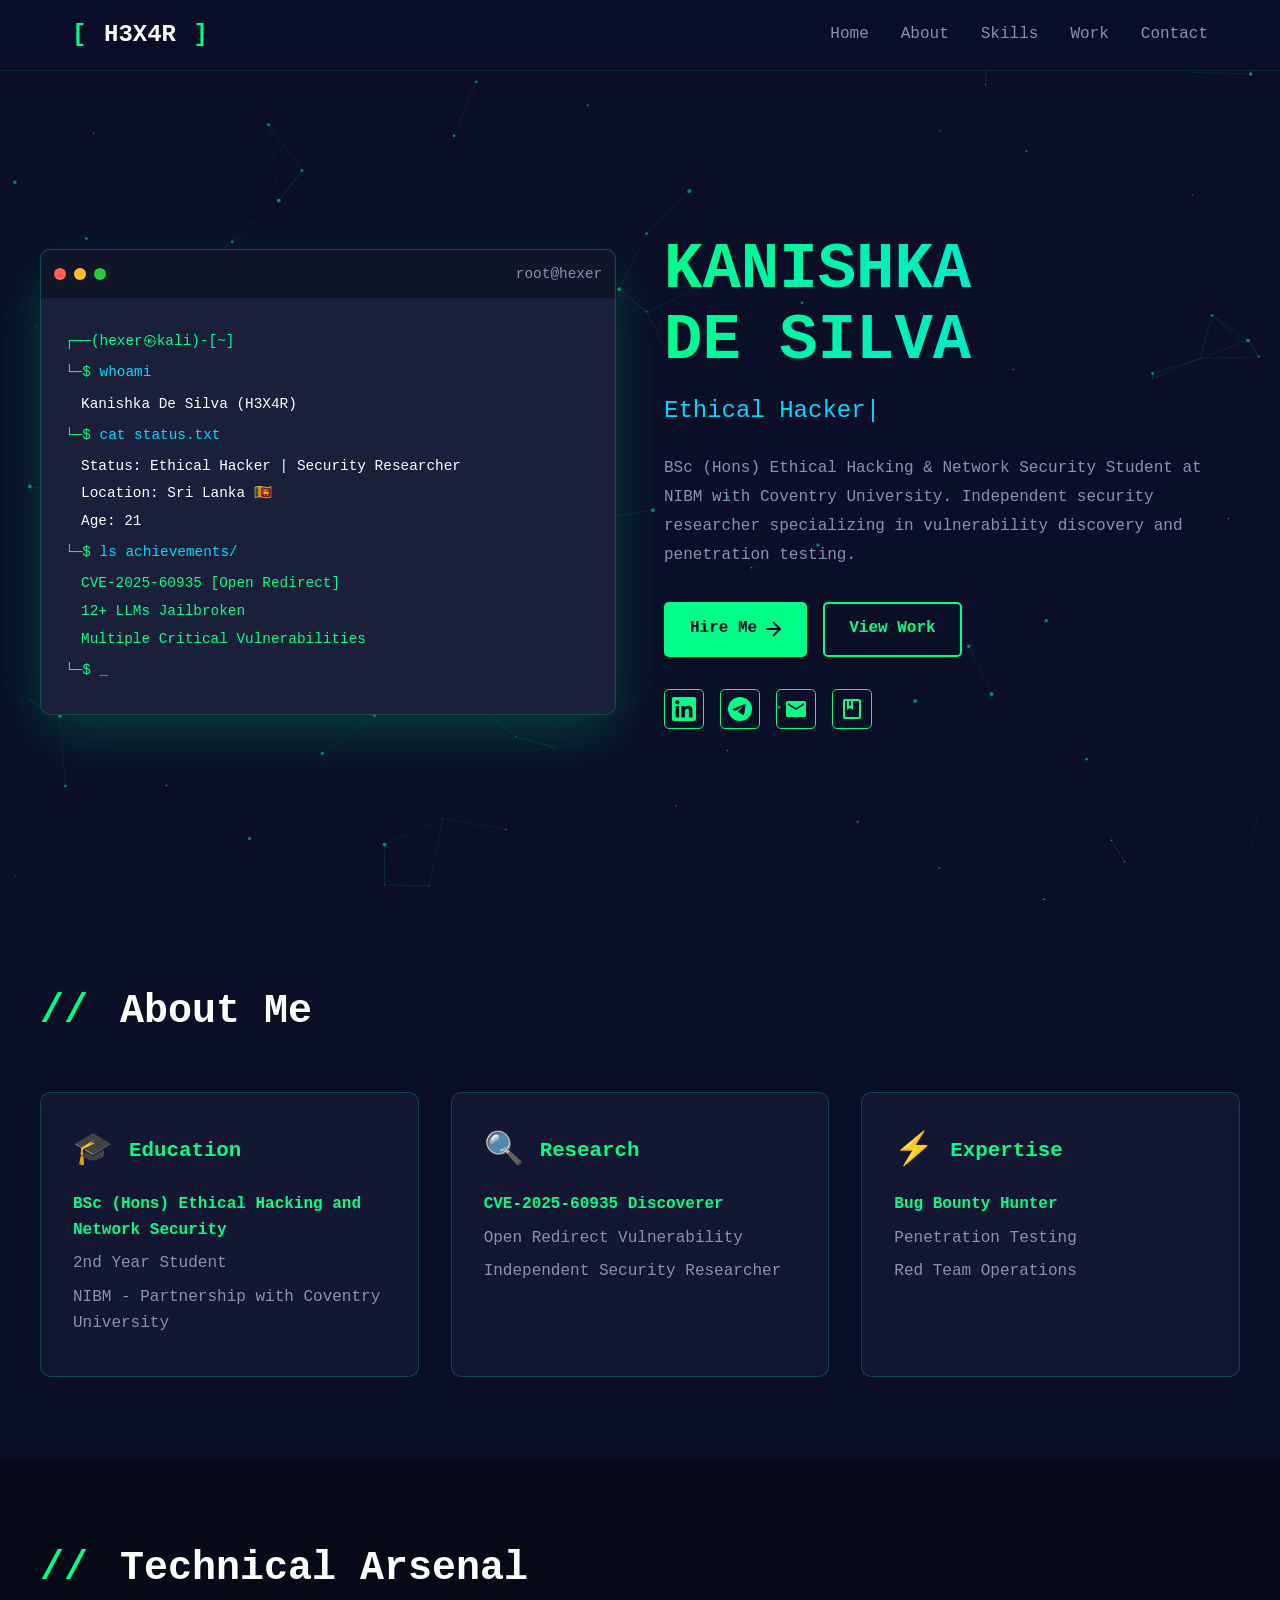
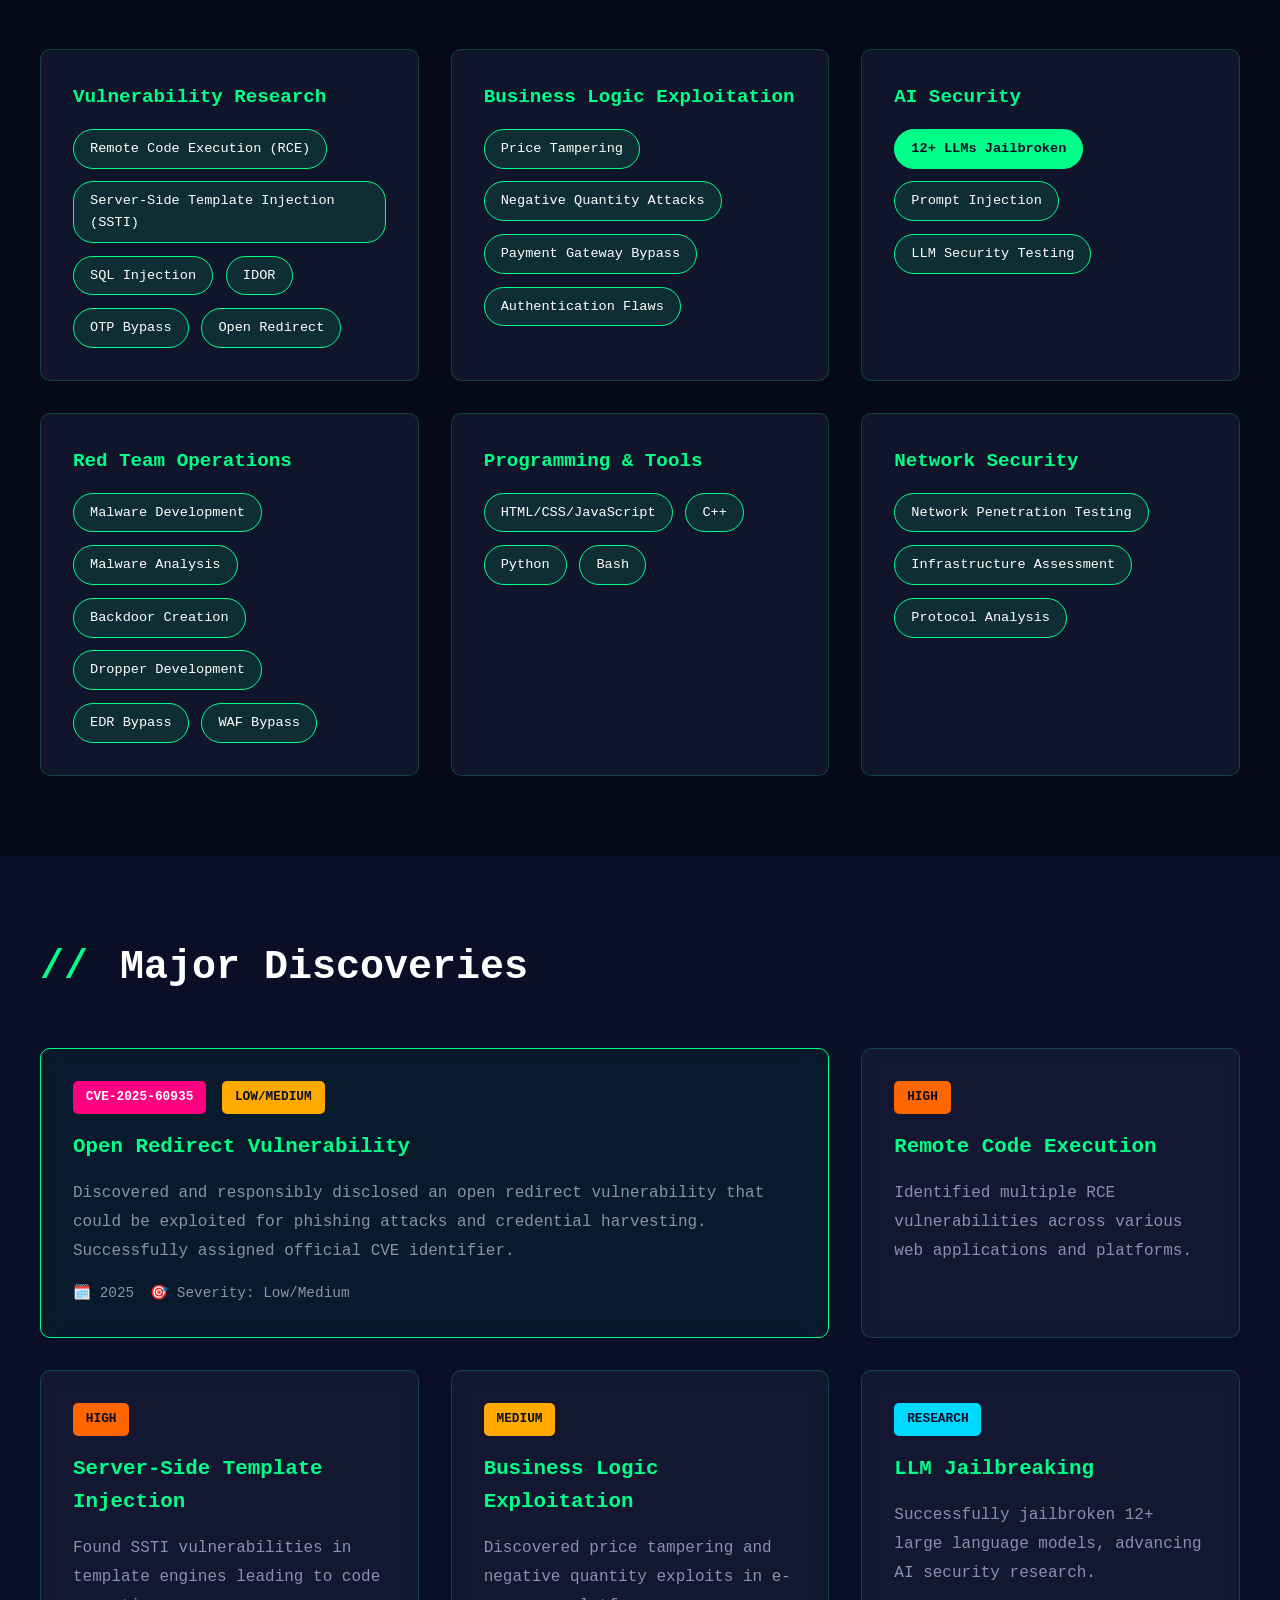
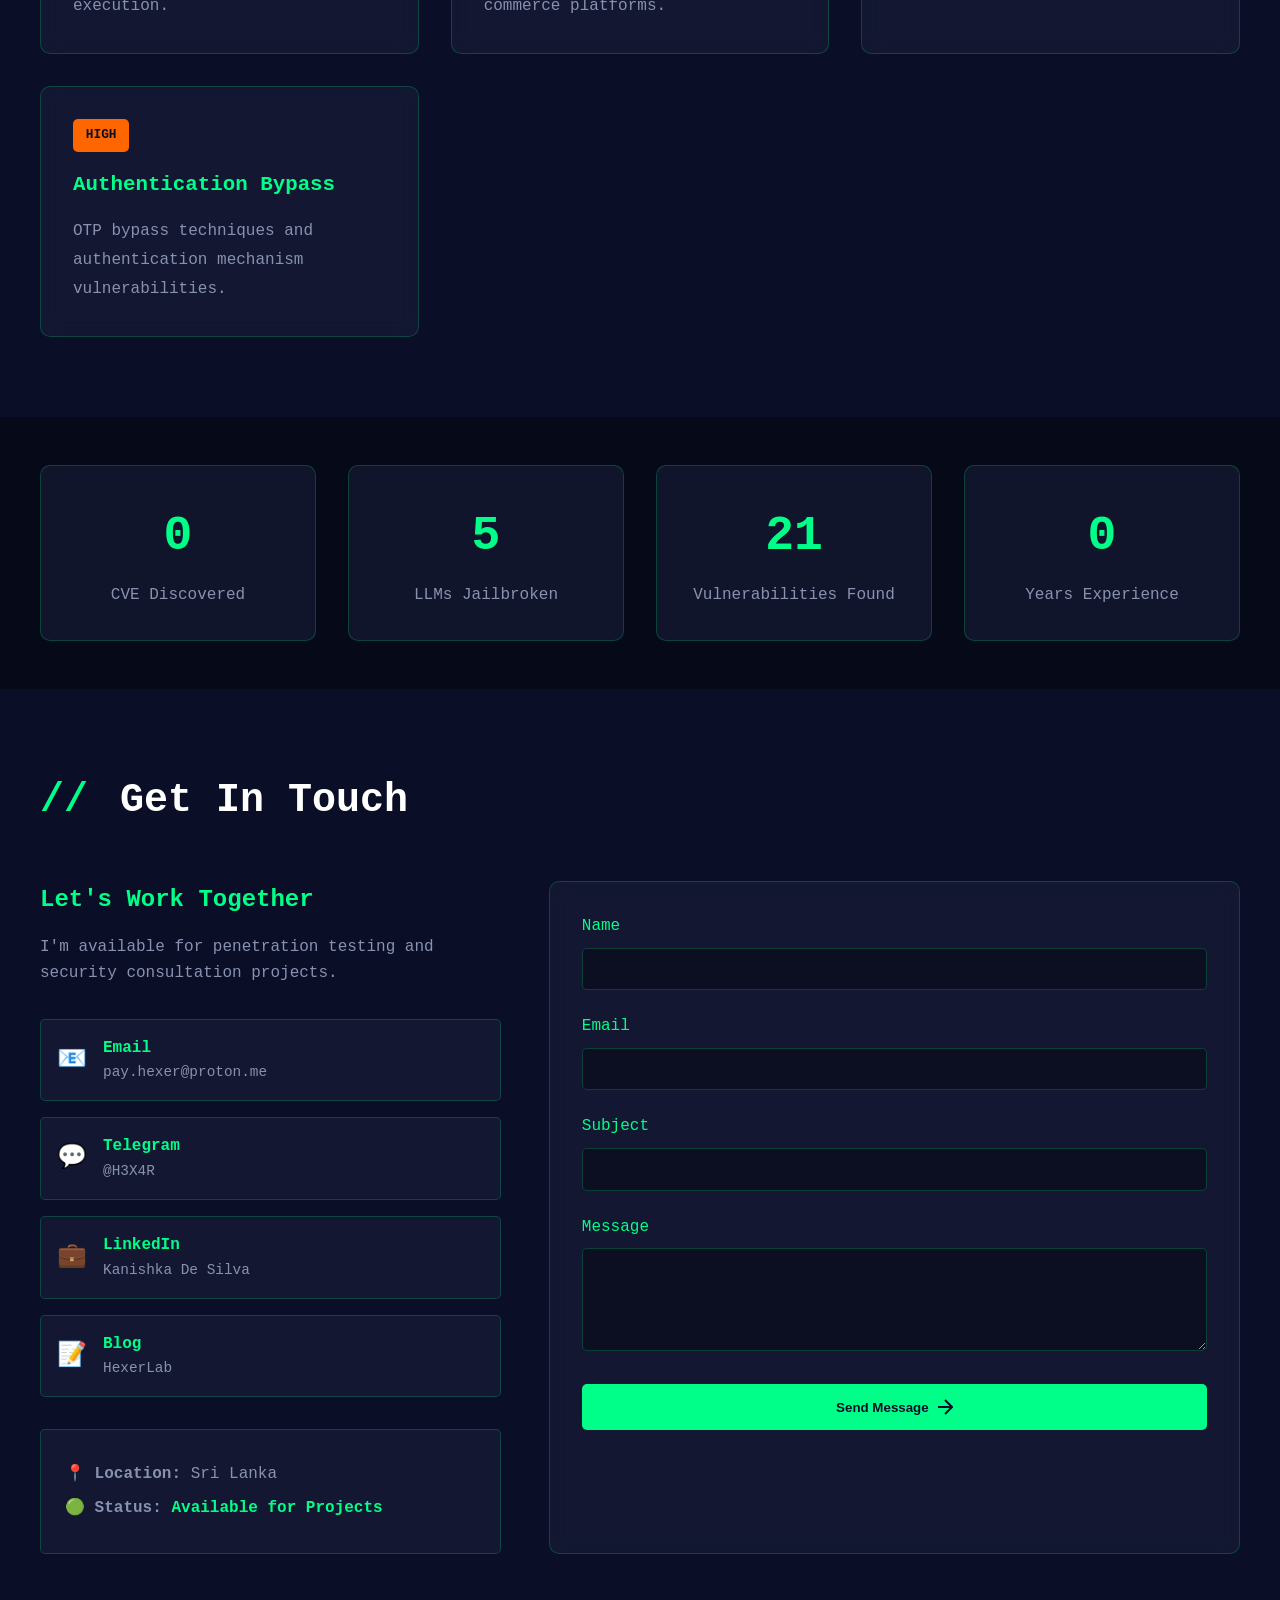
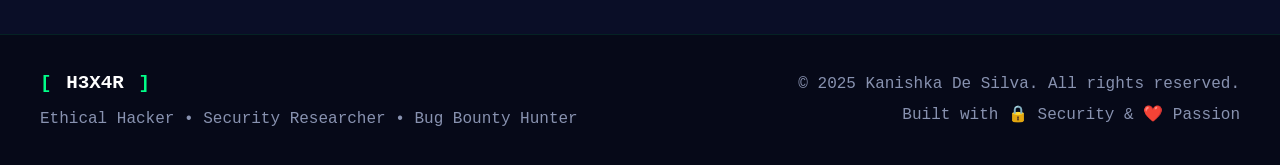
==== commit 7f5b7b79: "Add files via upload" ====
--- a/index.html
+++ b/index.html
@@ -3,503 +3,402 @@
 <head>
     <meta charset="UTF-8">
     <meta name="viewport" content="width=device-width, initial-scale=1.0">
-    <title>H3X4R | Ethical Hacker & Cybersecurity Researcher</title>
-    <meta name="description" content="H3X4R - Ethical hacker, bug bounty hunter, and cybersecurity researcher from Sri Lanka. Specializing in vulnerability research and responsible disclosure.">
-    <link rel="stylesheet" href="styles.css">
-    <link rel="preconnect" href="https://fonts.googleapis.com">
-    <link rel="preconnect" href="https://fonts.gstatic.com" crossorigin>
-    <link href="https://fonts.googleapis.com/css2?family=Fira+Code:wght@300;400;500;600;700&family=Orbitron:wght@400;700;900&family=Roboto+Mono:wght@300;400;500&display=swap" rel="stylesheet">
+    <title>Kanishka De Silva - H3X4R | Ethical Hacker & Security Researcher</title>
+    <link rel="stylesheet" href="style.css">
 </head>
 <body>
-    <!-- Matrix Background -->
-    <div id="matrix-bg"></div>
-    
-    <!-- Header -->
+    <!-- Animated Preloader -->
+    <div class="preloader" id="preloader">
+        <div class="scanner-line"></div>
+        <div class="preloader-content">
+            <div class="terminal-boot">
+                <div class="boot-line">SYSTEM BOOT SEQUENCE INITIATED...</div>
+                <div class="boot-line">Loading Kernel Modules...</div>
+                <div class="boot-line">Mounting Filesystems...</div>
+                <div class="progress-container">
+                    <div class="progress-bar" id="progressBar"></div>
+                    <span class="progress-text" id="progressText">0%</span>
+                </div>
+                <div class="boot-line ready" id="readyText"></div>
+            </div>
+        </div>
+    </div>
+
+    <!-- Particles Background -->
+    <canvas id="particles"></canvas>
+
+    <!-- Header/Navigation -->
     <header class="header">
-        <nav class="nav">
+        <nav class="navbar">
             <div class="nav-brand">
-                <span class="terminal-prompt">root@h3x4r:~$</span>
+                <span class="brand-bracket">[</span>
                 <span class="brand-text">H3X4R</span>
-            </div>
-            <ul class="nav-menu" id="nav-menu">
-                <li><a href="#home" class="nav-link">./home</a></li>
-                <li><a href="#about" class="nav-link">./about</a></li>
-                <li><a href="#skills" class="nav-link">./skills</a></li>
-                <li><a href="#findings" class="nav-link">./findings</a></li>
-                <li><a href="#projects" class="nav-link">./projects</a></li>
-                <li><a href="#contact" class="nav-link">./contact</a></li>
-            </ul>
-            <div class="nav-toggle" id="nav-toggle">
+                <span class="brand-bracket">]</span>
+            </div>
+            <button class="nav-toggle" id="navToggle">
                 <span></span>
                 <span></span>
                 <span></span>
-            </div>
+            </button>
+            <ul class="nav-menu" id="navMenu">
+                <li><a href="#home" class="nav-link">Home</a></li>
+                <li><a href="#about" class="nav-link">About</a></li>
+                <li><a href="#skills" class="nav-link">Skills</a></li>
+                <li><a href="#work" class="nav-link">Work</a></li>
+                <li><a href="#contact" class="nav-link">Contact</a></li>
+            </ul>
         </nav>
     </header>
 
     <!-- Hero Section -->
     <section id="home" class="hero">
-        <div class="hero-content">
-            <div class="terminal-window">
+        <div class="hero-container">
+            <div class="hero-terminal">
                 <div class="terminal-header">
-                    <div class="terminal-buttons">
-                        <span class="btn-close"></span>
-                        <span class="btn-minimize"></span>
-                        <span class="btn-maximize"></span>
-                    </div>
-                    <span class="terminal-title">terminal@h3x4r</span>
-                </div>
-                <div class="terminal-body">
-                    <div class="terminal-line">
-                        <span class="prompt">root@metrix:~$</span>
-                        <span class="command" id="typing-text"></span>
-                        <span class="cursor">|</span>
-                    </div>
-                    <div class="output">
-                        <pre class="ascii-art">
-██╗  ██╗██████╗ ██╗  ██╗██╗  ██╗██████╗ 
-██║  ██║╚════██╗╚██╗██╔╝██║  ██║██╔══██╗
-███████║ █████╔╝ ╚███╔╝ ███████║██████╔╝
-██╔══██║ ╚═══██╗ ██╔██╗ ╚════██║██╔══██╗
-██║  ██║██████╔╝██╔╝ ██╗     ██║██║  ██║
-╚═╝  ╚═╝╚═════╝ ╚═╝  ╚═╝     ╚═╝╚═╝  ╚═╝
-</pre>
-                        <p class="hero-subtitle">Ethical Hacker | Bug Bounty Hunter | Cybersecurity Researcher</p>
-                        <p class="hero-location">📍 Metrix, Sri Lanka | Age: 20</p>
-                    </div>
-                </div>
-            </div>
-            <div class="hero-actions">
-                <a href="#findings" class="btn btn-primary">View Exploits</a>
-                <a href="#contact" class="btn btn-secondary">Contact Me</a>
-            </div>
-        </div>
-        <div class="scroll-indicator">
-            <span>Scroll Down</span>
-            <div class="scroll-arrow"></div>
+                    <span class="term-dot red"></span>
+                    <span class="term-dot yellow"></span>
+                    <span class="term-dot green"></span>
+                    <span class="term-title">root@hexer</span>
+                </div>
+                <div class="terminal-content">
+                    <div class="cmd-line"><span class="prompt">┌──(hexer㉿kali)-[~]</span></div>
+                    <div class="cmd-line"><span class="prompt">└─$</span> <span class="cmd">whoami</span></div>
+                    <div class="cmd-output">Kanishka De Silva (H3X4R)</div>
+                    <div class="cmd-line"><span class="prompt">└─$</span> <span class="cmd">cat status.txt</span></div>
+                    <div class="cmd-output">Status: Ethical Hacker | Security Researcher</div>
+                    <div class="cmd-output">Location: Sri Lanka 🇱🇰</div>
+                    <div class="cmd-output">Age: 21</div>
+                    <div class="cmd-line"><span class="prompt">└─$</span> <span class="cmd">ls achievements/</span></div>
+                    <div class="cmd-output achievement">CVE-2025-60935 [Open Redirect]</div>
+                    <div class="cmd-output achievement">12+ LLMs Jailbroken</div>
+                    <div class="cmd-output achievement">Multiple Critical Vulnerabilities</div>
+                    <div class="cmd-line typing"><span class="prompt">└─$</span> <span class="cmd blink">_</span></div>
+                </div>
+            </div>
+            <div class="hero-content">
+                <h1 class="hero-title">
+                    <span class="title-line">KANISHKA</span>
+                    <span class="title-line">DE SILVA</span>
+                </h1>
+                <div class="hero-subtitle">
+                    <span class="typing-role" id="typingRole"></span>
+                </div>
+                <p class="hero-description">
+                    BSc (Hons) Ethical Hacking & Network Security Student at NIBM with Coventry University. 
+                    Independent security researcher specializing in vulnerability discovery and penetration testing.
+                </p>
+                <div class="hero-buttons">
+                    <a href="#contact" class="btn btn-primary">
+                        <span>Hire Me</span>
+                        <svg width="16" height="16" viewBox="0 0 16 16" fill="none">
+                            <path d="M1 8h14M8 1l7 7-7 7" stroke="currentColor" stroke-width="2"/>
+                        </svg>
+                    </a>
+                    <a href="#work" class="btn btn-secondary">View Work</a>
+                </div>
+                <!-- Social Links -->
+                <div class="hero-social">
+                    <a href="https://www.linkedin.com/in/kanishka-de-silva" target="_blank" class="social-icon" title="LinkedIn">
+                        <svg width="24" height="24" viewBox="0 0 24 24" fill="currentColor">
+                            <path d="M20.447 20.452h-3.554v-5.569c0-1.328-.027-3.037-1.852-3.037-1.853 0-2.136 1.445-2.136 2.939v5.667H9.351V9h3.414v1.561h.046c.477-.9 1.637-1.85 3.37-1.85 3.601 0 4.267 2.37 4.267 5.455v6.286zM5.337 7.433c-1.144 0-2.063-.926-2.063-2.065 0-1.138.92-2.063 2.063-2.063 1.14 0 2.064.925 2.064 2.063 0 1.139-.925 2.065-2.064 2.065zm1.782 13.019H3.555V9h3.564v11.452zM22.225 0H1.771C.792 0 0 .774 0 1.729v20.542C0 23.227.792 24 1.771 24h20.451C23.2 24 24 23.227 24 22.271V1.729C24 .774 23.2 0 22.222 0h.003z"/>
+                        </svg>
+                    </a>
+                    <a href="https://t.me/hexer_h3x4r" target="_blank" class="social-icon" title="Telegram">
+                        <svg width="24" height="24" viewBox="0 0 24 24" fill="currentColor">
+                            <path d="M11.944 0A12 12 0 0 0 0 12a12 12 0 0 0 12 12 12 12 0 0 0 12-12A12 12 0 0 0 12 0a12 12 0 0 0-.056 0zm4.962 7.224c.1-.002.321.023.465.14a.506.506 0 0 1 .171.325c.016.093.036.306.02.472-.18 1.898-.962 6.502-1.36 8.627-.168.9-.499 1.201-.82 1.23-.696.065-1.225-.46-1.9-.902-1.056-.693-1.653-1.124-2.678-1.8-1.185-.78-.417-1.21.258-1.91.177-.184 3.247-2.977 3.307-3.23.007-.032.014-.15-.056-.212s-.174-.041-.249-.024c-.106.024-1.793 1.14-5.061 3.345-.48.33-.913.49-1.302.48-.428-.008-1.252-.241-1.865-.44-.752-.245-1.349-.374-1.297-.789.027-.216.325-.437.893-.663 3.498-1.524 5.83-2.529 6.998-3.014 3.332-1.386 4.025-1.627 4.476-1.635z"/>
+                        </svg>
+                    </a>
+                    <a href="mailto:kanishka.hexer@proton.me" class="social-icon" title="Email">
+                        <svg width="24" height="24" viewBox="0 0 24 24" fill="currentColor">
+                            <path d="M20 4H4c-1.1 0-1.99.9-1.99 2L2 18c0 1.1.9 2 2 2h16c1.1 0 2-.9 2-2V6c0-1.1-.9-2-2-2zm0 4l-8 5-8-5V6l8 5 8-5v2z"/>
+                        </svg>
+                    </a>
+                    <a href="https://hexer.blog" target="_blank" class="social-icon" title="Blog">
+                        <svg width="24" height="24" viewBox="0 0 24 24" fill="currentColor">
+                            <path d="M19 2H5c-1.1 0-2 .9-2 2v16c0 1.1.9 2 2 2h14c1.1 0 2-.9 2-2V4c0-1.1-.9-2-2-2zM9 4h2v5l-1-.75L9 9V4zm10 16H5V4h2v9l3-2.25L13 13V4h6v16z"/>
+                        </svg>
+                    </a>
+                </div>
+            </div>
         </div>
     </section>
 
     <!-- About Section -->
-    <section id="about" class="about">
+    <section id="about" class="section about-section">
         <div class="container">
             <h2 class="section-title">
-                <span class="terminal-prompt">cat</span> about.txt
+                <span class="title-accent">//</span> About Me
             </h2>
-            <div class="about-content">
-                <div class="about-terminal">
-                    <div class="terminal-window">
-                        <div class="terminal-header">
-                            <div class="terminal-buttons">
-                                <span class="btn-close"></span>
-                                <span class="btn-minimize"></span>
-                                <span class="btn-maximize"></span>
+            <div class="about-grid">
+                <div class="about-card">
+                    <div class="card-header">
+                        <div class="card-icon">🎓</div>
+                        <h3>Education</h3>
+                    </div>
+                    <div class="card-body">
+                        <p class="highlight">BSc (Hons) Ethical Hacking and Network Security</p>
+                        <p>2nd Year Student</p>
+                        <p>NIBM - Partnership with Coventry University</p>
+                    </div>
+                </div>
+                <div class="about-card">
+                    <div class="card-header">
+                        <div class="card-icon">🔍</div>
+                        <h3>Research</h3>
+                    </div>
+                    <div class="card-body">
+                        <p class="highlight">CVE-2025-60935 Discoverer</p>
+                        <p>Open Redirect Vulnerability</p>
+                        <p>Independent Security Researcher</p>
+                    </div>
+                </div>
+                <div class="about-card">
+                    <div class="card-header">
+                        <div class="card-icon">⚡</div>
+                        <h3>Expertise</h3>
+                    </div>
+                    <div class="card-body">
+                        <p class="highlight">Bug Bounty Hunter</p>
+                        <p>Penetration Testing</p>
+                        <p>Red Team Operations</p>
+                    </div>
+                </div>
+            </div>
+        </div>
+    </section>
+
+    <!-- Skills Section -->
+    <section id="skills" class="section skills-section">
+        <div class="container">
+            <h2 class="section-title">
+                <span class="title-accent">//</span> Technical Arsenal
+            </h2>
+            <div class="skills-container">
+                <div class="skill-box">
+                    <h3 class="skill-title">Vulnerability Research</h3>
+                    <div class="skill-list">
+                        <span class="skill-tag">Remote Code Execution (RCE)</span>
+                        <span class="skill-tag">Server-Side Template Injection (SSTI)</span>
+                        <span class="skill-tag">SQL Injection</span>
+                        <span class="skill-tag">IDOR</span>
+                        <span class="skill-tag">OTP Bypass</span>
+                        <span class="skill-tag">Open Redirect</span>
+                    </div>
+                </div>
+                <div class="skill-box">
+                    <h3 class="skill-title">Business Logic Exploitation</h3>
+                    <div class="skill-list">
+                        <span class="skill-tag">Price Tampering</span>
+                        <span class="skill-tag">Negative Quantity Attacks</span>
+                        <span class="skill-tag">Payment Gateway Bypass</span>
+                        <span class="skill-tag">Authentication Flaws</span>
+                    </div>
+                </div>
+                <div class="skill-box">
+                    <h3 class="skill-title">AI Security</h3>
+                    <div class="skill-list">
+                        <span class="skill-tag highlight">12+ LLMs Jailbroken</span>
+                        <span class="skill-tag">Prompt Injection</span>
+                        <span class="skill-tag">LLM Security Testing</span>
+                    </div>
+                </div>
+                <div class="skill-box">
+                    <h3 class="skill-title">Red Team Operations</h3>
+                    <div class="skill-list">
+                        <span class="skill-tag">Malware Development</span>
+                        <span class="skill-tag">Malware Analysis</span>
+                        <span class="skill-tag">Backdoor Creation</span>
+                        <span class="skill-tag">Dropper Development</span>
+                        <span class="skill-tag">EDR Bypass</span>
+                        <span class="skill-tag">WAF Bypass</span>
+                    </div>
+                </div>
+                <div class="skill-box">
+                    <h3 class="skill-title">Programming & Tools</h3>
+                    <div class="skill-list">
+                        <span class="skill-tag">HTML/CSS/JavaScript</span>
+                        <span class="skill-tag">C++</span>
+                        <span class="skill-tag">Python</span>
+                        <span class="skill-tag">Bash</span>
+                    </div>
+                </div>
+                <div class="skill-box">
+                    <h3 class="skill-title">Network Security</h3>
+                    <div class="skill-list">
+                        <span class="skill-tag">Network Penetration Testing</span>
+                        <span class="skill-tag">Infrastructure Assessment</span>
+                        <span class="skill-tag">Protocol Analysis</span>
+                    </div>
+                </div>
+            </div>
+        </div>
+    </section>
+
+    <!-- Work/Discoveries Section -->
+    <section id="work" class="section work-section">
+        <div class="container">
+            <h2 class="section-title">
+                <span class="title-accent">//</span> Major Discoveries
+            </h2>
+            <div class="work-grid">
+                <div class="work-card featured">
+                    <div class="work-header">
+                        <span class="work-badge cve">CVE-2025-60935</span>
+                        <span class="work-badge severity medium">LOW/MEDIUM</span>
+                    </div>
+                    <h3 class="work-title">Open Redirect Vulnerability</h3>
+                    <p class="work-description">
+                        Discovered and responsibly disclosed an open redirect vulnerability that could be exploited 
+                        for phishing attacks and credential harvesting. Successfully assigned official CVE identifier.
+                    </p>
+                    <div class="work-meta">
+                        <span class="meta-item">🗓️ 2025</span>
+                        <span class="meta-item">🎯 Severity: Low/Medium</span>
+                    </div>
+                </div>
+                <div class="work-card">
+                    <div class="work-header">
+                        <span class="work-badge severity high">HIGH</span>
+                    </div>
+                    <h3 class="work-title">Remote Code Execution</h3>
+                    <p class="work-description">
+                        Identified multiple RCE vulnerabilities across various web applications and platforms.
+                    </p>
+                </div>
+                <div class="work-card">
+                    <div class="work-header">
+                        <span class="work-badge severity high">HIGH</span>
+                    </div>
+                    <h3 class="work-title">Server-Side Template Injection</h3>
+                    <p class="work-description">
+                        Found SSTI vulnerabilities in template engines leading to code execution.
+                    </p>
+                </div>
+                <div class="work-card">
+                    <div class="work-header">
+                        <span class="work-badge severity medium">MEDIUM</span>
+                    </div>
+                    <h3 class="work-title">Business Logic Exploitation</h3>
+                    <p class="work-description">
+                        Discovered price tampering and negative quantity exploits in e-commerce platforms.
+                    </p>
+                </div>
+                <div class="work-card">
+                    <div class="work-header">
+                        <span class="work-badge severity info">RESEARCH</span>
+                    </div>
+                    <h3 class="work-title">LLM Jailbreaking</h3>
+                    <p class="work-description">
+                        Successfully jailbroken 12+ large language models, advancing AI security research.
+                    </p>
+                </div>
+                <div class="work-card">
+                    <div class="work-header">
+                        <span class="work-badge severity high">HIGH</span>
+                    </div>
+                    <h3 class="work-title">Authentication Bypass</h3>
+                    <p class="work-description">
+                        OTP bypass techniques and authentication mechanism vulnerabilities.
+                    </p>
+                </div>
+            </div>
+        </div>
+    </section>
+
+    <!-- Stats Section -->
+    <section class="stats-section">
+        <div class="container">
+            <div class="stats-grid">
+                <div class="stat-item">
+                    <div class="stat-number" data-target="1">0</div>
+                    <div class="stat-label">CVE Discovered</div>
+                </div>
+                <div class="stat-item">
+                    <div class="stat-number" data-target="12">0</div>
+                    <div class="stat-label">LLMs Jailbroken</div>
+                </div>
+                <div class="stat-item">
+                    <div class="stat-number" data-target="50">0</div>
+                    <div class="stat-label">Vulnerabilities Found</div>
+                </div>
+                <div class="stat-item">
+                    <div class="stat-number" data-target="2">0</div>
+                    <div class="stat-label">Years Experience</div>
+                </div>
+            </div>
+        </div>
+    </section>
+
+    <!-- Contact Section -->
+    <section id="contact" class="section contact-section">
+        <div class="container">
+            <h2 class="section-title">
+                <span class="title-accent">//</span> Get In Touch
+            </h2>
+            <div class="contact-grid">
+                <div class="contact-info">
+                    <h3>Let's Work Together</h3>
+                    <p>I'm available for penetration testing and security consultation projects.</p>
+                    <div class="contact-methods">
+                        <a href="mailto:pay.hexer@proton.me" class="contact-method">
+                            <div class="method-icon">📧</div>
+                            <div class="method-info">
+                                <strong>Email</strong>
+                                <span>pay.hexer@proton.me</span>
                             </div>
-                            <span class="terminal-title">about.txt</span>
+                        </a>
+                        <a href="https://t.me/H3X4R" target="_blank" class="contact-method">
+                            <div class="method-icon">💬</div>
+                            <div class="method-info">
+                                <strong>Telegram</strong>
+                                <span>@H3X4R</span>
+                            </div>
+                        </a>
+                        <a href="https://lk.linkedin.com/in/kanishka-de-silva-64a450374" target="_blank" class="contact-method">
+                            <div class="method-icon">💼</div>
+                            <div class="method-info">
+                                <strong>LinkedIn</strong>
+                                <span>Kanishka De Silva</span>
+                            </div>
+                        </a>
+                        <a href="https://hexer.is-a.dev" target="_blank" class="contact-method">
+                            <div class="method-icon">📝</div>
+                            <div class="method-info">
+                                <strong>Blog</strong>
+                                <span>HexerLab</span>
+                            </div>
+                        </a>
+                    </div>
+                    <div class="location-info">
+                        <p>📍 <strong>Location:</strong> Sri Lanka</p>
+                        <p>🟢 <strong>Status:</strong> <span class="status-available">Available for Projects</span></p>
+                    </div>
+                </div>
+                <div class="contact-form-wrapper">
+                    <form class="contact-form" id="contactForm">
+                        <div class="form-group">
+                            <label for="name">Name</label>
+                            <input type="text" id="name" name="name" required>
                         </div>
-                        <div class="terminal-body">
-                            <div class="code-block">
-                                <span class="comment"># Identity & Persona</span><br>
-                                <span class="variable">username</span> = <span class="string">"@H3X4R"</span><br>
-                                <span class="variable">codename</span> = <span class="string">"HEXER™"</span><br>
-                                <span class="variable">age</span> = <span class="number">20</span><br>
-                                <span class="variable">location</span> = <span class="string">"Metrix, Sri Lanka"</span><br>
-                                <span class="variable">profession</span> = [<br>
-                                &nbsp;&nbsp;<span class="string">"Ethical Hacker"</span>,<br>
-                                &nbsp;&nbsp;<span class="string">"Bug Bounty Hunter"</span>,<br>
-                                &nbsp;&nbsp;<span class="string">"Cybersecurity Researcher"</span><br>
-                                ]<br><br>
-                                <span class="comment"># Certifications</span><br>
-                                <span class="variable">certifications</span> = [<br>
-                                &nbsp;&nbsp;<span class="string">"CEH v12"</span>,<br>
-                                &nbsp;&nbsp;<span class="string">"eJPT"</span>,<br>
-                                &nbsp;&nbsp;<span class="string">"Cybersecurity Essentials (Cisco)"</span><br>
-                                ]<br><br>
-                                <span class="comment"># Education</span><br>
-                                <span class="variable">education</span> = <span class="string">"BSc (Hons) Ethical Hacking and Network Security"</span><br>
-                                <span class="variable">university</span> = <span class="string">"Coventry University"</span><br>
-                                <span class="variable">status</span> = <span class="string">"Undergraduate"</span><br><br>
-                                <span class="comment"># Persona</span><br>
-                                <span class="variable">traits</span> = [<br>
-                                &nbsp;&nbsp;<span class="string">"Quiet"</span>,<br>
-                                &nbsp;&nbsp;<span class="string">"Mysterious"</span>,<br>
-                                &nbsp;&nbsp;<span class="string">"Code-focused"</span>,<br>
-                                &nbsp;&nbsp;<span class="string">"Goal-driven"</span><br>
-                                ]<br>
-                                <span class="variable">motto</span> = <span class="string">"Jack the Ripper of the digital world"</span>
-                            </div>
+                        <div class="form-group">
+                            <label for="email">Email</label>
+                            <input type="email" id="email" name="email" required>
                         </div>
-                    </div>
-                </div>
-            </div>
-        </div>
-    </section>
-
-    <!-- Skills Section -->
-    <section id="skills" class="skills">
-        <div class="container">
-            <h2 class="section-title">
-                <span class="terminal-prompt">ls -la</span> skills/
-            </h2>
-            <div class="skills-grid">
-                <div class="skill-category">
-                    <h3>Programming Languages</h3>
-                    <div class="skill-list">
-                        <div class="skill-item">
-                            <span class="skill-name">Python</span>
-                            <div class="skill-bar">
-                                <div class="skill-progress" data-width="95"></div>
-                            </div>
+                        <div class="form-group">
+                            <label for="subject">Subject</label>
+                            <input type="text" id="subject" name="subject" required>
                         </div>
-                        <div class="skill-item">
-                            <span class="skill-name">JavaScript</span>
-                            <div class="skill-bar">
-                                <div class="skill-progress" data-width="90"></div>
-                            </div>
+                        <div class="form-group">
+                            <label for="message">Message</label>
+                            <textarea id="message" name="message" rows="5" required></textarea>
                         </div>
-                        <div class="skill-item">
-                            <span class="skill-name">PHP</span>
-                            <div class="skill-bar">
-                                <div class="skill-progress" data-width="85"></div>
-                            </div>
-                        </div>
-                        <div class="skill-item">
-                            <span class="skill-name">C/C++</span>
-                            <div class="skill-bar">
-                                <div class="skill-progress" data-width="80"></div>
-                            </div>
-                        </div>
-                        <div class="skill-item">
-                            <span class="skill-name">C#</span>
-                            <div class="skill-bar">
-                                <div class="skill-progress" data-width="75"></div>
-                            </div>
-                        </div>
-                        <div class="skill-item">
-                            <span class="skill-name">Java</span>
-                            <div class="skill-bar">
-                                <div class="skill-progress" data-width="70"></div>
-                            </div>
-                        </div>
-                    </div>
-                </div>
-                <div class="skill-category">
-                    <h3>Cybersecurity Skills</h3>
-                    <div class="skill-tags">
-                        <span class="skill-tag">Malware Analysis</span>
-                        <span class="skill-tag">Reverse Engineering</span>
-                        <span class="skill-tag">OpSec</span>
-                        <span class="skill-tag">Network Tunneling</span>
-                        <span class="skill-tag">SQL Injection</span>
-                        <span class="skill-tag">CORS Exploitation</span>
-                        <span class="skill-tag">Logic Flaws</span>
-                        <span class="skill-tag">Client-Side Bypass</span>
-                        <span class="skill-tag">Red Team Operations</span>
-                        <span class="skill-tag">C2 Servers</span>
-                        <span class="skill-tag">DNS Tunneling</span>
-                        <span class="skill-tag">ICMP Tunneling</span>
-                    </div>
-                </div>
-            </div>
-        </div>
-    </section>
-
-    <!-- Findings Section -->
-    <section id="findings" class="findings">
-        <div class="container">
-            <h2 class="section-title">
-                <span class="terminal-prompt">cat</span> recent_exploits.log
-            </h2>
-            <div class="findings-grid">
-                <div class="finding-card">
-                    <div class="finding-header">
-                        <h3>SQL Injection Vulnerabilities</h3>
-                        <span class="severity high">HIGH</span>
-                    </div>
-                    <div class="finding-content">
-                        <p><strong>Affected Targets: </strong>20+ Srilankan Class Sites</p>
-                        
-                        <p><strong>Impact:</strong> Database enumeration (MySQL/MariaDB)</p>
-                        <p><strong>Tools Used:</strong> sqlmap, custom payloads</p>
-                        <div class="code-snippet">
-                            <code>sqlmap -u "target.lk/page.php?id=1" --dbs --batch</code>
-                        </div>
-                    </div>
-                </div>
-
-                <div class="finding-card">
-                    <div class="finding-header">
-                        <h3>CORS & Logic Flaws</h3>
-                        <span class="severity medium">MEDIUM</span>
-                    </div>
-                    <div class="finding-content">
-                        <p><strong>Target:</strong> Tharu Store (Sri Lankan App)</p>
-                        <p><strong>Vulnerabilities Found:</strong></p>
-                        <ul>
-                            <li>Username validation bypass</li>
-                            <li>Client-side authentication bypass</li>
-                            <li>Fragile DOM manipulation</li>
-                            <li>CORS misconfiguration</li>
-                        </ul>
-                        <div class="code-snippet">
-                            <code>// Bypass client-side validation
-                            </code>
-                        </div>
-                    </div>
-                </div>
-
-                <div class="finding-card">
-                    <div class="finding-header">
-                        <h3>Responsible Disclosure</h3>
-                        <span class="severity info">INFO</span>
-                    </div>
-                    <div class="finding-content">
-                        <p><strong>Contact:</strong> tocontact@xxxbank.com</p>
-                        <p><strong>Report Includes:</strong></p>
-                        <ul>
-                            <li>Affected URL and parameters</li>
-                            <li>Proof of Concept (PoC)</li>
-                            <li>Technical summary</li>
-                            <li>Non-technical impact assessment</li>
-                            <li>Remediation recommendations</li>
-                        </ul>
-                        <p class="status">Status: Reports prepared and sent</p>
-                    </div>
-                </div>
-
-                <div class="finding-card">
-                    <div class="finding-header">
-                        <h3>Network Tunneling Research</h3>
-                        <span class="severity low">RESEARCH</span>
-                    </div>
-                    <div class="finding-content">
-                        <p><strong>Research Areas:</strong></p>
-                        <ul>
-                            <li>Zero-rated tunnel via UDP 123 (NTP)</li>
-                            <li>C2 servers over Tor network</li>
-                            <li>ICMP/DoT tunneling on Android</li>
-                            <li>DNS-over-HTTPS tunneling</li>
-                            <li>Port quiz testing methodologies</li>
-                        </ul>
-                        <div class="code-snippet">
-                            <code># DNS-over-HTTPS tunnel example
-                            </code>
-                        </div>
-                    </div>
-                </div>
-            </div>
-        </div>
-    </section>
-
-    <!-- Projects Section -->
-    <section id="projects" class="projects">
-        <div class="container">
-            <h2 class="section-title">
-                <span class="terminal-prompt">git log</span> --oneline projects/
-            </h2>
-            <div class="projects-grid">
-                <div class="project-card">
-                    <div class="project-header">
-                        <h3>Custom RAT with GUI</h3>
-                        <div class="project-tags">
-                            <span class="tag">Python</span>
-                            <span class="tag">GUI</span>
-                            <span class="tag">Remote Access</span>
-                        </div>
-                    </div>
-                    <div class="project-content">
-                        <p>Advanced Remote Access Tool with graphical user interface for educational and research purposes. Features include file management, screen capture, and system monitoring.</p>
-                        <div class="project-features">
-                            <ul>
-                                <li>Cross-platform compatibility</li>
-                                <li>Encrypted communication</li>
-                                <li>Stealth operation modes</li>
-                                <li>Real-time system monitoring</li>
-                            </ul>
-                        </div>
-                    </div>
-                </div>
-
-                <div class="project-card">
-                    <div class="project-header">
-                        <h3>GUI-based VPN Client</h3>
-                        <div class="project-tags">
-                            <span class="tag">Python</span>
-                            <span class="tag">WinAPI</span>
-                            <span class="tag">Networking</span>
-                        </div>
-                    </div>
-                    <div class="project-content">
-                        <p>Custom VPN client with intuitive GUI built using Python and Windows API integration. Provides secure tunneling and traffic encryption.</p>
-                        <div class="project-features">
-                            <ul>
-                                <li>Multiple protocol support</li>
-                                <li>Kill switch functionality</li>
-                                <li>DNS leak protection</li>
-                                <li>Connection speed optimization</li>
-                            </ul>
-                        </div>
-                    </div>
-                </div>
-
-                <div class="project-card">
-                    <div class="project-header">
-                        <h3>Audio CAPTCHA Solver</h3>
-                        <div class="project-tags">
-                            <span class="tag">JavaScript</span>
-                            <span class="tag">WebAssembly</span>
-                            <span class="tag">Vosk</span>
-                        </div>
-                    </div>
-                    <div class="project-content">
-                        <p>Browser extension that solves audio CAPTCHAs offline using Vosk speech recognition and WebAssembly for enhanced privacy and performance.</p>
-                        <div class="project-features">
-                            <ul>
-                                <li>Offline processing</li>
-                                <li>Multiple language support</li>
-                                <li>High accuracy rate</li>
-                                <li>Privacy-focused design</li>
-                            </ul>
-                        </div>
-                    </div>
-                </div>
-
-                <div class="project-card">
-                    <div class="project-header">
-                        <h3>GuardianBot</h3>
-                        <div class="project-tags">
-                            <span class="tag">Python</span>
-                            <span class="tag">Telegram API</span>
-                            <span class="tag">Bot Framework</span>
-                        </div>
-                    </div>
-                    <div class="project-content">
-                        <p>Advanced Telegram group management bot with 50+ features including moderation, analytics, and security tools for community management.</p>
-                        <div class="project-features">
-                            <ul>
-                                <li>Anti-spam protection</li>
-                                <li>User verification system</li>
-                                <li>Advanced moderation tools</li>
-                                <li>Analytics and reporting</li>
-                            </ul>
-                        </div>
-                    </div>
-                </div>
-
-                <div class="project-card">
-                    <div class="project-header">
-                        <h3>Custom Ransomware</h3>
-                        <div class="project-tags">
-                            <span class="tag">C++</span>
-                            <span class="tag">Cryptography</span>
-                            <span class="tag">Research</span>
-                        </div>
-                    </div>
-                    <div class="project-content">
-                        <p>Educational ransomware implementation for cybersecurity research and defense mechanism development. Includes encryption algorithms and recovery tools.</p>
-                        <div class="project-features">
-                            <ul>
-                                <li>AES-256 encryption</li>
-                                <li>Secure key generation</li>
-                                <li>Recovery mechanisms</li>
-                                <li>Educational documentation</li>
-                            </ul>
-                        </div>
-                    </div>
-                </div>
-
-                <div class="project-card">
-                    <div class="project-header">
-                        <h3>Web Shells Collection</h3>
-                        <div class="project-tags">
-                            <span class="tag">PHP</span>
-                            <span class="tag">Web Security</span>
-                            <span class="tag">Penetration Testing</span>
-                        </div>
-                    </div>
-                    <div class="project-content">
-                        <p>Collection of advanced web shells for penetration testing and security research. Features obfuscation, stealth techniques, and comprehensive system access.</p>
-                        <div class="project-features">
-                            <ul>
-                                <li>Multiple shell variants</li>
-                                <li>Obfuscation techniques</li>
-                                <li>File management interface</li>
-                                <li>Database interaction tools</li>
-                            </ul>
-                        </div>
-                    </div>
-                </div>
-            </div>
-        </div>
-    </section>
-
-    <!-- Contact Section -->
-    <section id="contact" class="contact">
-        <div class="container">
-            <h2 class="section-title">
-                <span class="terminal-prompt">whoami</span> && contact
-            </h2>
-            <div class="contact-content">
-                <div class="contact-terminal">
-                    <div class="terminal-window">
-                        <div class="terminal-header">
-                            <div class="terminal-buttons">
-                                <span class="btn-close"></span>
-                                <span class="btn-minimize"></span>
-                                <span class="btn-maximize"></span>
-                            </div>
-                            <span class="terminal-title">contact.sh</span>
-                        </div>
-                        <div class="terminal-body">
-                            <div class="contact-info">
-                                <p><span class="prompt">$</span> echo "Professional Contact"</p>
-                                <p class="contact-item">
-                                    <span class="icon">📧</span>
-                                    <span class="label">Email:</span>
-                                    <span class="value">pay.h3x4r@protonmail.me</span>
-                                </p>
-                                <p class="contact-item">
-                                    <span class="icon">🌐</span>
-                                    <span class="label">Location:</span>
-                                    <span class="value">Metrix, Sri Lanka</span>
-                                </p>
-                                <p class="contact-item">
-                                    <span class="icon">🎓</span>
-                                    <span class="label">University:</span>
-                                    <span class="value">Coventry University</span>
-                                </p>
-                                <br>
-                                <p><span class="prompt">$</span> cat social_links.txt</p>
-                                <div class="social-links">
-                                    <a href="https://github.com/HEXER365" class="social-link">
-                                        <span class="social-icon">🐙</span>
-                                        <span>GitHub</span>
-                                    </a>
-                                    <a href="#" class="social-link">
-                                        <span class="social-icon">💼</span>
-                                        <span>LinkedIn</span>
-                                    </a>
-                                    <a href="#" class="social-link">
-                                        <span class="social-icon">🐦</span>
-                                        <span>Twitter</span>
-                                    </a>
-                                    <a href="https://t.me/H3X4R" class="social-link">
-                                        <span class="social-icon">📱</span>
-                                        <span>Telegram</span>
-                                    </a>
-                                </div>
-                                <br>
-                                <p><span class="prompt">$</span> echo "Available for:"</p>
-                                <ul class="availability">
-                                    <li>Bug Bounty Collaborations</li>
-                                    <li>Cybersecurity Consulting</li>
-                                    <li>Penetration Testing</li>
-                                    <li>Security Research Projects</li>
-                                    <li>Responsible Disclosure</li>
-                                </ul>
-                            </div>
-                        </div>
-                    </div>
+                        <button type="submit" class="btn btn-primary btn-full">
+                            <span>Send Message</span>
+                            <svg width="16" height="16" viewBox="0 0 16 16" fill="none">
+                                <path d="M1 8h14M8 1l7 7-7 7" stroke="currentColor" stroke-width="2"/>
+                            </svg>
+                        </button>
+                    </form>
                 </div>
             </div>
         </div>
@@ -509,13 +408,22 @@
     <footer class="footer">
         <div class="container">
             <div class="footer-content">
-                <p><span class="terminal-prompt">root@h3x4r:~$</span> echo "© 2024 H3X4R | HEXER™ - All rights reserved"</p>
-                <p class="footer-note">This website is for educational and professional purposes only.</p>
+                <div class="footer-left">
+                    <div class="footer-brand">
+                        <span class="brand-bracket">[</span>
+                        <span class="brand-text">H3X4R</span>
+                        <span class="brand-bracket">]</span>
+                    </div>
+                    <p class="footer-tagline">Ethical Hacker • Security Researcher • Bug Bounty Hunter</p>
+                </div>
+                <div class="footer-right">
+                    <p>&copy; 2025 Kanishka De Silva. All rights reserved.</p>
+                    <p class="footer-note">Built with 🔒 Security & ❤️ Passion</p>
+                </div>
             </div>
         </div>
     </footer>
 
     <script src="script.js"></script>
 </body>
-</html>
-
+</html>
--- a/style.css
+++ b/style.css
@@ -0,0 +1,848 @@
+:root {
+    --primary: #00ff88;
+    --secondary: #00d9ff;
+    --accent: #ff0080;
+    --dark: #0a0e27;
+    --darker: #060918;
+    --light: #ffffff;
+    --gray: #8892b0;
+    --code-bg: #1a1f3a;
+    --card-bg: rgba(26, 31, 58, 0.6);
+    --transition: all 0.3s cubic-bezier(0.4, 0, 0.2, 1);
+}
+
+* {
+    margin: 0;
+    padding: 0;
+    box-sizing: border-box;
+}
+
+html {
+    scroll-behavior: smooth;
+    scroll-padding-top: 80px;
+}
+
+body {
+    font-family: 'Courier New', monospace;
+    background: var(--dark);
+    color: var(--light);
+    line-height: 1.6;
+    overflow-x: hidden;
+}
+
+/* Particles Background */
+#particles {
+    position: fixed;
+    top: 0;
+    left: 0;
+    width: 100%;
+    height: 100%;
+    z-index: -1;
+}
+
+/* Preloader */
+.preloader {
+    position: fixed;
+    top: 0;
+    left: 0;
+    width: 100%;
+    height: 100%;
+    background: var(--darker);
+    z-index: 9999;
+    display: flex;
+    align-items: center;
+    justify-content: center;
+    transition: opacity 0.5s, visibility 0.5s;
+}
+
+.preloader.hidden {
+    opacity: 0;
+    visibility: hidden;
+}
+
+.scanner-line {
+    position: absolute;
+    width: 100%;
+    height: 2px;
+    background: linear-gradient(90deg, transparent, var(--primary), transparent);
+    animation: scan 3s linear infinite;
+}
+
+@keyframes scan {
+    0% { top: 0; }
+    100% { top: 100%; }
+}
+
+.preloader-content {
+    text-align: center;
+}
+
+.terminal-boot {
+    background: rgba(0, 0, 0, 0.8);
+    border: 1px solid var(--primary);
+    border-radius: 5px;
+    padding: 2rem;
+    min-width: 400px;
+}
+
+.boot-line {
+    color: var(--primary);
+    margin: 0.5rem 0;
+    font-size: 0.9rem;
+}
+
+.boot-line.ready {
+    color: var(--secondary);
+    font-weight: bold;
+    margin-top: 1rem;
+}
+
+.progress-container {
+    margin: 1.5rem 0;
+    position: relative;
+}
+
+.progress-bar {
+    width: 0;
+    height: 4px;
+    background: var(--primary);
+    border-radius: 2px;
+    transition: width 0.3s;
+    box-shadow: 0 0 10px var(--primary);
+}
+
+.progress-text {
+    display: block;
+    margin-top: 0.5rem;
+    color: var(--secondary);
+    font-size: 0.8rem;
+}
+
+/* Header */
+.header {
+    position: fixed;
+    top: 0;
+    width: 100%;
+    z-index: 1000;
+    background: rgba(10, 14, 39, 0.95);
+    backdrop-filter: blur(10px);
+    border-bottom: 1px solid rgba(0, 255, 136, 0.1);
+}
+
+.navbar {
+    max-width: 1200px;
+    margin: 0 auto;
+    padding: 1rem 2rem;
+    display: flex;
+    justify-content: space-between;
+    align-items: center;
+}
+
+.nav-brand {
+    font-size: 1.5rem;
+    font-weight: bold;
+}
+
+.brand-bracket {
+    color: var(--primary);
+}
+
+.brand-text {
+    color: var(--light);
+    margin: 0 0.2rem;
+}
+
+.nav-toggle {
+    display: none;
+    flex-direction: column;
+    gap: 4px;
+    background: none;
+    border: none;
+    cursor: pointer;
+}
+
+.nav-toggle span {
+    width: 25px;
+    height: 2px;
+    background: var(--primary);
+    transition: var(--transition);
+}
+
+.nav-menu {
+    display: flex;
+    list-style: none;
+    gap: 2rem;
+}
+
+.nav-link {
+    color: var(--gray);
+    text-decoration: none;
+    transition: var(--transition);
+    position: relative;
+}
+
+.nav-link::after {
+    content: '';
+    position: absolute;
+    bottom: -5px;
+    left: 0;
+    width: 0;
+    height: 2px;
+    background: var(--primary);
+    transition: var(--transition);
+}
+
+.nav-link:hover {
+    color: var(--primary);
+}
+
+.nav-link:hover::after {
+    width: 100%;
+}
+
+/* Hero Section */
+.hero {
+    min-height: 100vh;
+    display: flex;
+    align-items: center;
+    padding: 6rem 2rem 2rem;
+}
+
+.hero-container {
+    max-width: 1200px;
+    margin: 0 auto;
+    display: grid;
+    grid-template-columns: 1fr 1fr;
+    gap: 3rem;
+    align-items: center;
+}
+
+.hero-terminal {
+    background: var(--code-bg);
+    border-radius: 10px;
+    overflow: hidden;
+    box-shadow: 0 20px 60px rgba(0, 255, 136, 0.2);
+    border: 1px solid rgba(0, 255, 136, 0.2);
+}
+
+.terminal-header {
+    background: rgba(0, 0, 0, 0.3);
+    padding: 0.8rem;
+    display: flex;
+    align-items: center;
+    gap: 0.5rem;
+}
+
+.term-dot {
+    width: 12px;
+    height: 12px;
+    border-radius: 50%;
+}
+
+.term-dot.red { background: #ff5f56; }
+.term-dot.yellow { background: #ffbd2e; }
+.term-dot.green { background: #27c93f; }
+
+.term-title {
+    margin-left: auto;
+    color: var(--gray);
+    font-size: 0.9rem;
+}
+
+.terminal-content {
+    padding: 1.5rem;
+    font-size: 0.9rem;
+}
+
+.cmd-line {
+    margin: 0.5rem 0;
+}
+
+.prompt {
+    color: var(--primary);
+}
+
+.cmd {
+    color: var(--secondary);
+}
+
+.cmd-output {
+    color: var(--light);
+    margin-left: 1rem;
+    margin-top: 0.3rem;
+}
+
+.cmd-output.achievement {
+    color: var(--primary);
+}
+
+.blink {
+    animation: blink 1s infinite;
+}
+
+@keyframes blink {
+    0%, 50% { opacity: 1; }
+    51%, 100% { opacity: 0; }
+}
+
+.hero-content {
+    text-align: left;
+}
+
+.hero-title {
+    font-size: 4rem;
+    line-height: 1.1;
+    margin-bottom: 1rem;
+    font-weight: bold;
+}
+
+.title-line {
+    display: block;
+    background: linear-gradient(135deg, var(--primary), var(--secondary));
+    -webkit-background-clip: text;
+    -webkit-text-fill-color: transparent;
+    background-clip: text;
+}
+
+.hero-subtitle {
+    font-size: 1.5rem;
+    color: var(--secondary);
+    margin-bottom: 1.5rem;
+    min-height: 2rem;
+}
+
+.typing-role::after {
+    content: '|';
+    animation: blink 1s infinite;
+}
+
+.hero-description {
+    color: var(--gray);
+    margin-bottom: 2rem;
+    font-size: 1rem;
+    line-height: 1.8;
+}
+
+.hero-buttons {
+    display: flex;
+    gap: 1rem;
+    margin-bottom: 2rem;
+}
+
+.btn {
+    display: inline-flex;
+    align-items: center;
+    gap: 0.5rem;
+    padding: 0.8rem 1.5rem;
+    border-radius: 5px;
+    text-decoration: none;
+    font-weight: bold;
+    transition: var(--transition);
+    border: 2px solid transparent;
+}
+
+.btn-primary {
+    background: var(--primary);
+    color: var(--dark);
+}
+
+.btn-primary:hover {
+    background: transparent;
+    border-color: var(--primary);
+    color: var(--primary);
+    transform: translateY(-2px);
+}
+
+.btn-secondary {
+    background: transparent;
+    border-color: var(--primary);
+    color: var(--primary);
+}
+
+.btn-secondary:hover {
+    background: var(--primary);
+    color: var(--dark);
+}
+
+.btn-full {
+    width: 100%;
+    justify-content: center;
+}
+
+.hero-social {
+    display: flex;
+    gap: 1rem;
+}
+
+.social-icon {
+    width: 40px;
+    height: 40px;
+    display: flex;
+    align-items: center;
+    justify-content: center;
+    border: 1px solid var(--primary);
+    border-radius: 5px;
+    color: var(--primary);
+    transition: var(--transition);
+}
+
+.social-icon:hover {
+    background: var(--primary);
+    color: var(--dark);
+    transform: translateY(-3px);
+}
+
+/* Sections */
+.section {
+    padding: 5rem 2rem;
+}
+
+.container {
+    max-width: 1200px;
+    margin: 0 auto;
+}
+
+.section-title {
+    font-size: 2.5rem;
+    margin-bottom: 3rem;
+    color: var(--light);
+}
+
+.title-accent {
+    color: var(--primary);
+    margin-right: 0.5rem;
+}
+
+/* About Section */
+.about-grid {
+    display: grid;
+    grid-template-columns: repeat(auto-fit, minmax(300px, 1fr));
+    gap: 2rem;
+}
+
+.about-card {
+    background: var(--card-bg);
+    backdrop-filter: blur(10px);
+    border: 1px solid rgba(0, 255, 136, 0.2);
+    border-radius: 10px;
+    padding: 2rem;
+    transition: var(--transition);
+}
+
+.about-card:hover {
+    transform: translateY(-5px);
+    border-color: var(--primary);
+    box-shadow: 0 10px 40px rgba(0, 255, 136, 0.3);
+}
+
+.card-header {
+    display: flex;
+    align-items: center;
+    gap: 1rem;
+    margin-bottom: 1rem;
+}
+
+.card-icon {
+    font-size: 2rem;
+}
+
+.card-header h3 {
+    color: var(--primary);
+    font-size: 1.3rem;
+}
+
+.card-body p {
+    margin: 0.5rem 0;
+    color: var(--gray);
+}
+
+.card-body .highlight {
+    color: var(--primary);
+    font-weight: bold;
+}
+
+/* Skills Section */
+.skills-section {
+    background: var(--darker);
+}
+
+.skills-container {
+    display: grid;
+    grid-template-columns: repeat(auto-fit, minmax(350px, 1fr));
+    gap: 2rem;
+}
+
+.skill-box {
+    background: var(--card-bg);
+    backdrop-filter: blur(10px);
+    border: 1px solid rgba(0, 255, 136, 0.2);
+    border-radius: 10px;
+    padding: 2rem;
+    transition: var(--transition);
+}
+
+.skill-box:hover {
+    border-color: var(--primary);
+    transform: translateY(-5px);
+}
+
+.skill-title {
+    color: var(--primary);
+    margin-bottom: 1rem;
+    font-size: 1.2rem;
+}
+
+.skill-list {
+    display: flex;
+    flex-wrap: wrap;
+    gap: 0.8rem;
+}
+
+.skill-tag {
+    background: rgba(0, 255, 136, 0.1);
+    border: 1px solid var(--primary);
+    padding: 0.5rem 1rem;
+    border-radius: 20px;
+    font-size: 0.85rem;
+    transition: var(--transition);
+}
+
+.skill-tag:hover {
+    background: var(--primary);
+    color: var(--dark);
+}
+
+.skill-tag.highlight {
+    background: var(--primary);
+    color: var(--dark);
+    font-weight: bold;
+}
+
+/* Work Section */
+.work-grid {
+    display: grid;
+    grid-template-columns: repeat(auto-fit, minmax(350px, 1fr));
+    gap: 2rem;
+}
+
+.work-card {
+    background: var(--card-bg);
+    backdrop-filter: blur(10px);
+    border: 1px solid rgba(0, 255, 136, 0.2);
+    border-radius: 10px;
+    padding: 2rem;
+    transition: var(--transition);
+}
+
+.work-card.featured {
+    grid-column: span 2;
+    border-color: var(--primary);
+    background: rgba(0, 255, 136, 0.05);
+}
+
+.work-card:hover {
+    transform: translateY(-5px);
+    border-color: var(--primary);
+    box-shadow: 0 10px 40px rgba(0, 255, 136, 0.3);
+}
+
+.work-header {
+    display: flex;
+    gap: 1rem;
+    margin-bottom: 1rem;
+}
+
+.work-badge {
+    padding: 0.4rem 0.8rem;
+    border-radius: 5px;
+    font-size: 0.8rem;
+    font-weight: bold;
+}
+
+.work-badge.cve {
+    background: var(--accent);
+    color: var(--light);
+}
+
+.work-badge.severity {
+    color: var(--dark);
+}
+
+.work-badge.high {
+    background: #ff6600;
+}
+
+.work-badge.medium {
+    background: #ffaa00;
+}
+
+.work-badge.info {
+    background: var(--secondary);
+}
+
+.work-title {
+    color: var(--primary);
+    margin-bottom: 1rem;
+    font-size: 1.3rem;
+}
+
+.work-description {
+    color: var(--gray);
+    line-height: 1.8;
+}
+
+.work-meta {
+    display: flex;
+    gap: 1rem;
+    margin-top: 1rem;
+    color: var(--gray);
+    font-size: 0.9rem;
+}
+
+/* Stats Section */
+.stats-section {
+    background: var(--darker);
+    padding: 3rem 2rem;
+}
+
+.stats-grid {
+    display: grid;
+    grid-template-columns: repeat(auto-fit, minmax(200px, 1fr));
+    gap: 2rem;
+    max-width: 1200px;
+    margin: 0 auto;
+}
+
+.stat-item {
+    text-align: center;
+    padding: 2rem;
+    background: var(--card-bg);
+    border-radius: 10px;
+    border: 1px solid rgba(0, 255, 136, 0.2);
+}
+
+.stat-number {
+    font-size: 3rem;
+    color: var(--primary);
+    font-weight: bold;
+}
+
+.stat-label {
+    color: var(--gray);
+    margin-top: 0.5rem;
+}
+
+/* Contact Section */
+.contact-grid {
+    display: grid;
+    grid-template-columns: 1fr 1.5fr;
+    gap: 3rem;
+}
+
+.contact-info h3 {
+    color: var(--primary);
+    margin-bottom: 1rem;
+    font-size: 1.5rem;
+}
+
+.contact-info p {
+    color: var(--gray);
+    margin-bottom: 2rem;
+}
+
+.contact-methods {
+    margin-bottom: 2rem;
+}
+
+.contact-method {
+    display: flex;
+    align-items: center;
+    gap: 1rem;
+    padding: 1rem;
+    margin-bottom: 1rem;
+    background: var(--card-bg);
+    border: 1px solid rgba(0, 255, 136, 0.2);
+    border-radius: 5px;
+    text-decoration: none;
+    color: var(--light);
+    transition: var(--transition);
+}
+
+.contact-method:hover {
+    border-color: var(--primary);
+    transform: translateX(5px);
+}
+
+.method-icon {
+    font-size: 1.5rem;
+}
+
+.method-info {
+    display: flex;
+    flex-direction: column;
+}
+
+.method-info strong {
+    color: var(--primary);
+}
+
+.method-info span {
+    color: var(--gray);
+    font-size: 0.9rem;
+}
+
+.location-info {
+    padding: 1.5rem;
+    background: var(--card-bg);
+    border: 1px solid rgba(0, 255, 136, 0.2);
+    border-radius: 5px;
+}
+
+.location-info p {
+    margin: 0.5rem 0;
+    color: var(--gray);
+}
+
+.status-available {
+    color: var(--primary);
+    font-weight: bold;
+}
+
+.contact-form-wrapper {
+    background: var(--card-bg);
+    backdrop-filter: blur(10px);
+    border: 1px solid rgba(0, 255, 136, 0.2);
+    border-radius: 10px;
+    padding: 2rem;
+}
+
+.form-group {
+    margin-bottom: 1.5rem;
+}
+
+.form-group label {
+    display: block;
+    color: var(--primary);
+    margin-bottom: 0.5rem;
+}
+
+.form-group input,
+.form-group textarea {
+    width: 100%;
+    padding: 0.8rem;
+    background: rgba(0, 0, 0, 0.3);
+    border: 1px solid rgba(0, 255, 136, 0.2);
+    border-radius: 5px;
+    color: var(--light);
+    font-family: 'Courier New', monospace;
+    transition: var(--transition);
+}
+
+.form-group input:focus,
+.form-group textarea:focus {
+    outline: none;
+    border-color: var(--primary);
+    box-shadow: 0 0 10px rgba(0, 255, 136, 0.3);
+}
+
+/* Footer */
+.footer {
+    background: var(--darker);
+    padding: 2rem;
+    border-top: 1px solid rgba(0, 255, 136, 0.1);
+}
+
+.footer-content {
+    max-width: 1200px;
+    margin: 0 auto;
+    display: flex;
+    justify-content: space-between;
+    align-items: center;
+}
+
+.footer-brand {
+    font-size: 1.2rem;
+    font-weight: bold;
+}
+
+.footer-tagline {
+    color: var(--gray);
+    margin-top: 0.5rem;
+}
+
+.footer-right {
+    text-align: right;
+}
+
+.footer-right p {
+    color: var(--gray);
+    margin: 0.3rem 0;
+}
+
+.footer-note {
+    color: var(--primary);
+}
+
+/* Responsive */
+@media (max-width: 768px) {
+    .nav-toggle {
+        display: flex;
+    }
+    
+    .nav-menu {
+        position: fixed;
+        top: 70px;
+        left: -100%;
+        width: 100%;
+        height: calc(100vh - 70px);
+        background: rgba(10, 14, 39, 0.98);
+        flex-direction: column;
+        padding: 2rem;
+        transition: left 0.3s;
+    }
+    
+    .nav-menu.active {
+        left: 0;
+    }
+    
+    .nav-link {
+        padding: 1rem;
+        border-bottom: 1px solid rgba(0, 255, 136, 0.1);
+    }
+    
+    .hero-container {
+        grid-template-columns: 1fr;
+    }
+    
+    .hero-title {
+        font-size: 2.5rem;
+    }
+    
+    .about-grid,
+    .skills-container,
+    .work-grid {
+        grid-template-columns: 1fr;
+    }
+    
+    .work-card.featured {
+        grid-column: span 1;
+    }
+    
+    .contact-grid {
+        grid-template-columns: 1fr;
+    }
+    
+    .footer-content {
+        flex-direction: column;
+        text-align: center;
+        gap: 1rem;
+    }
+    
+    .footer-right {
+        text-align: center;
+    }
+    
+    .terminal-boot {
+        min-width: 90vw;
+    }
+}
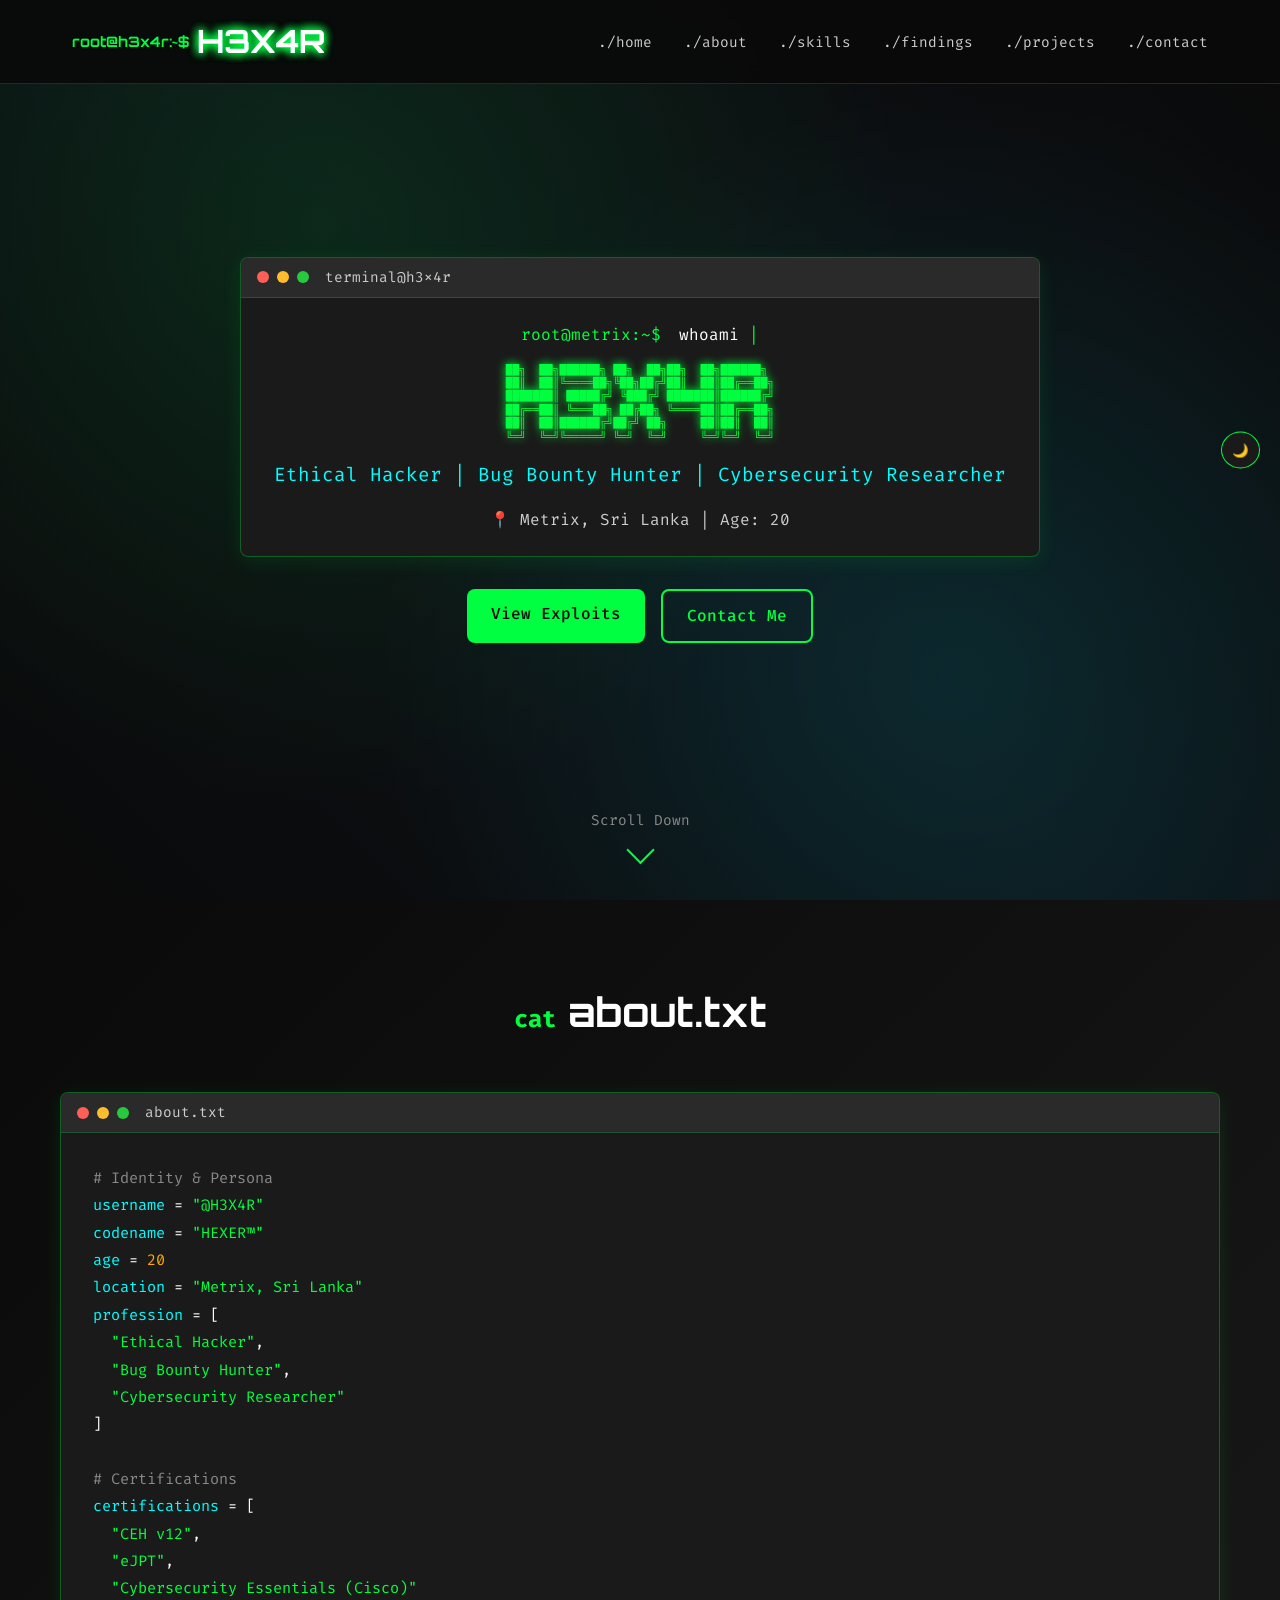
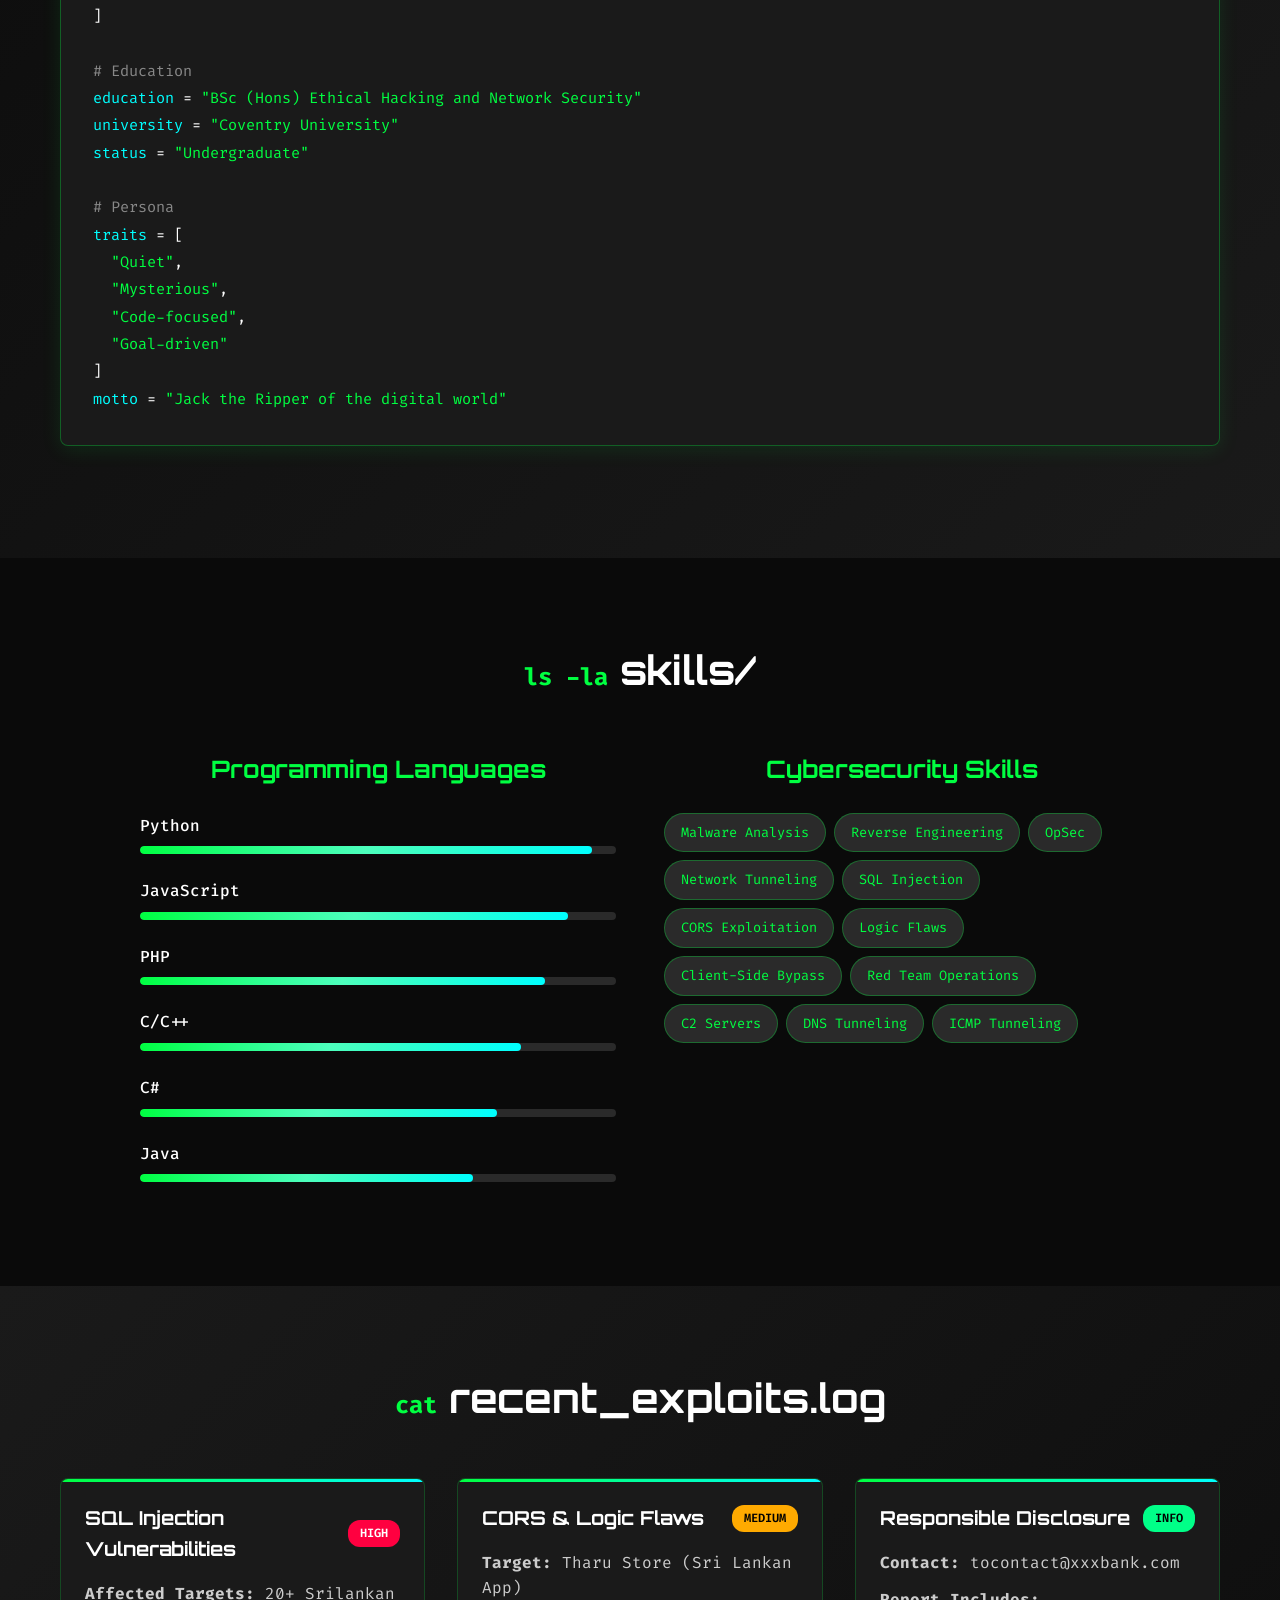
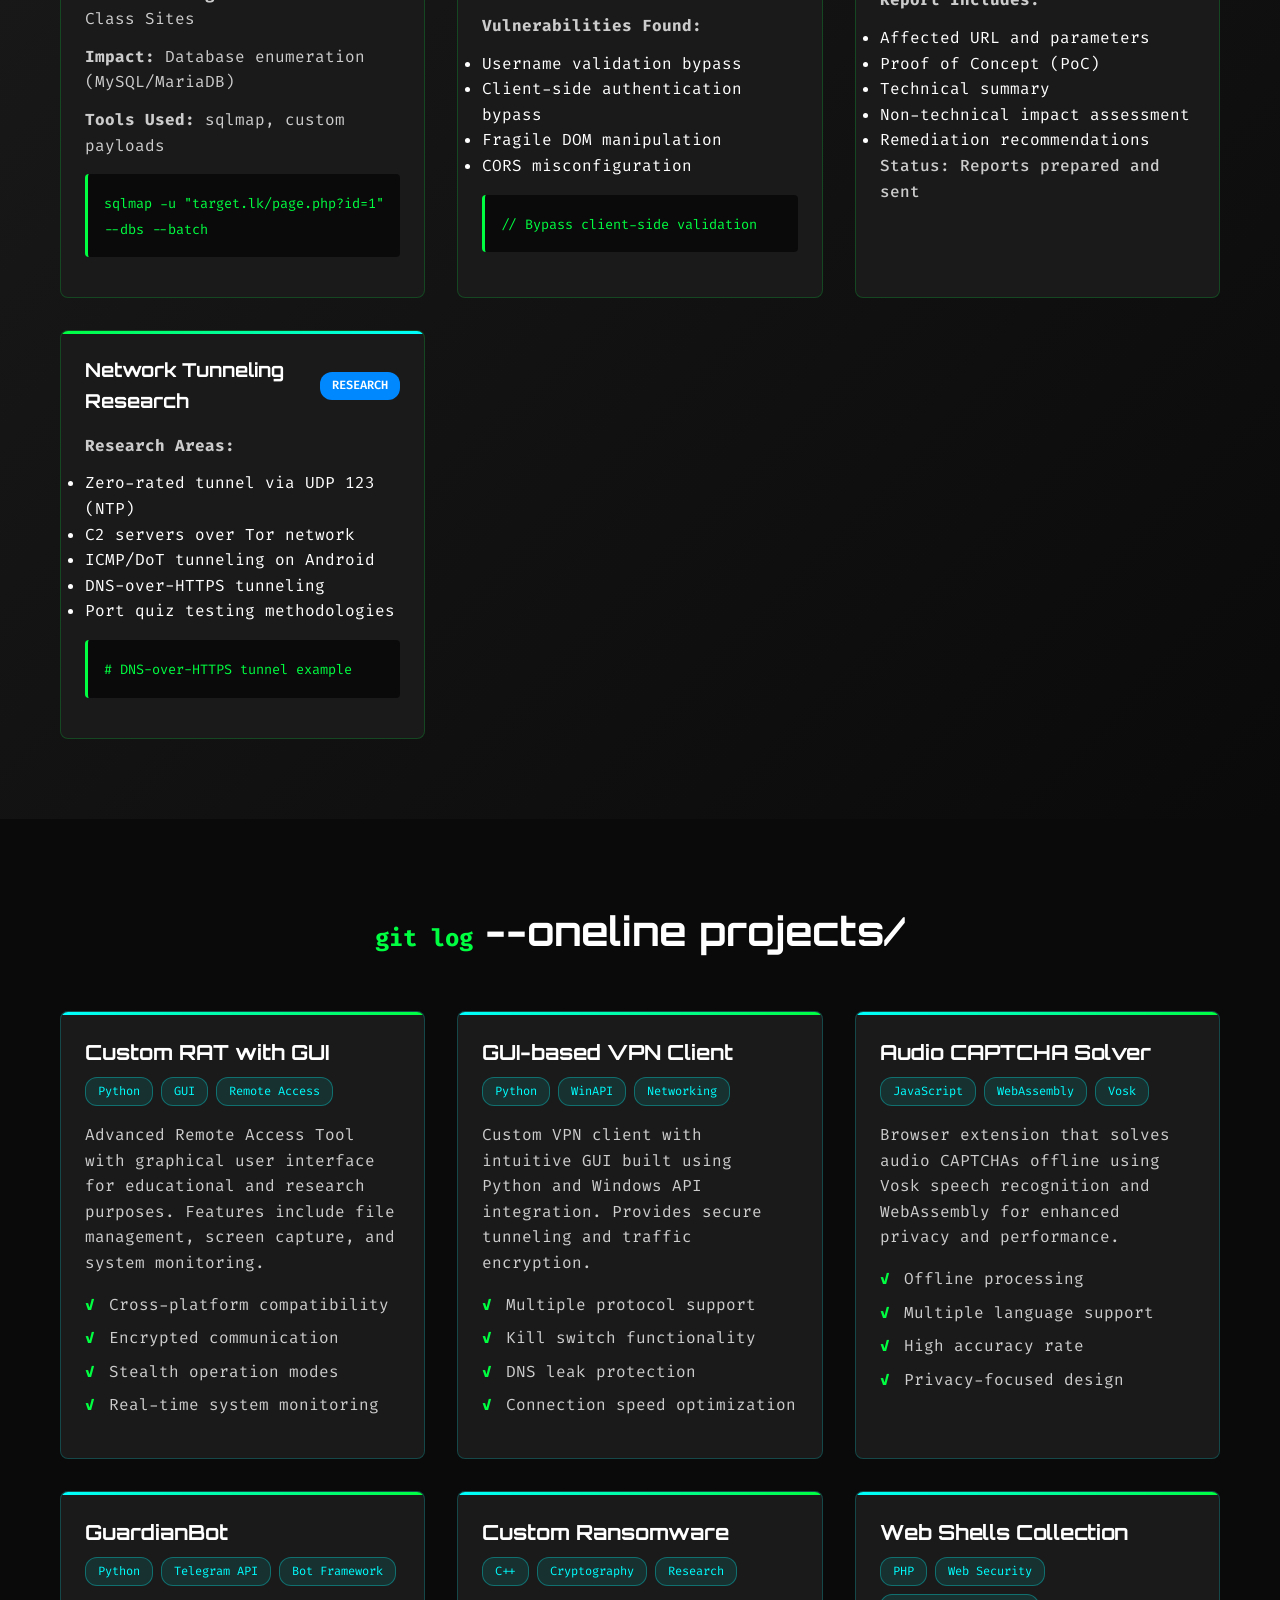
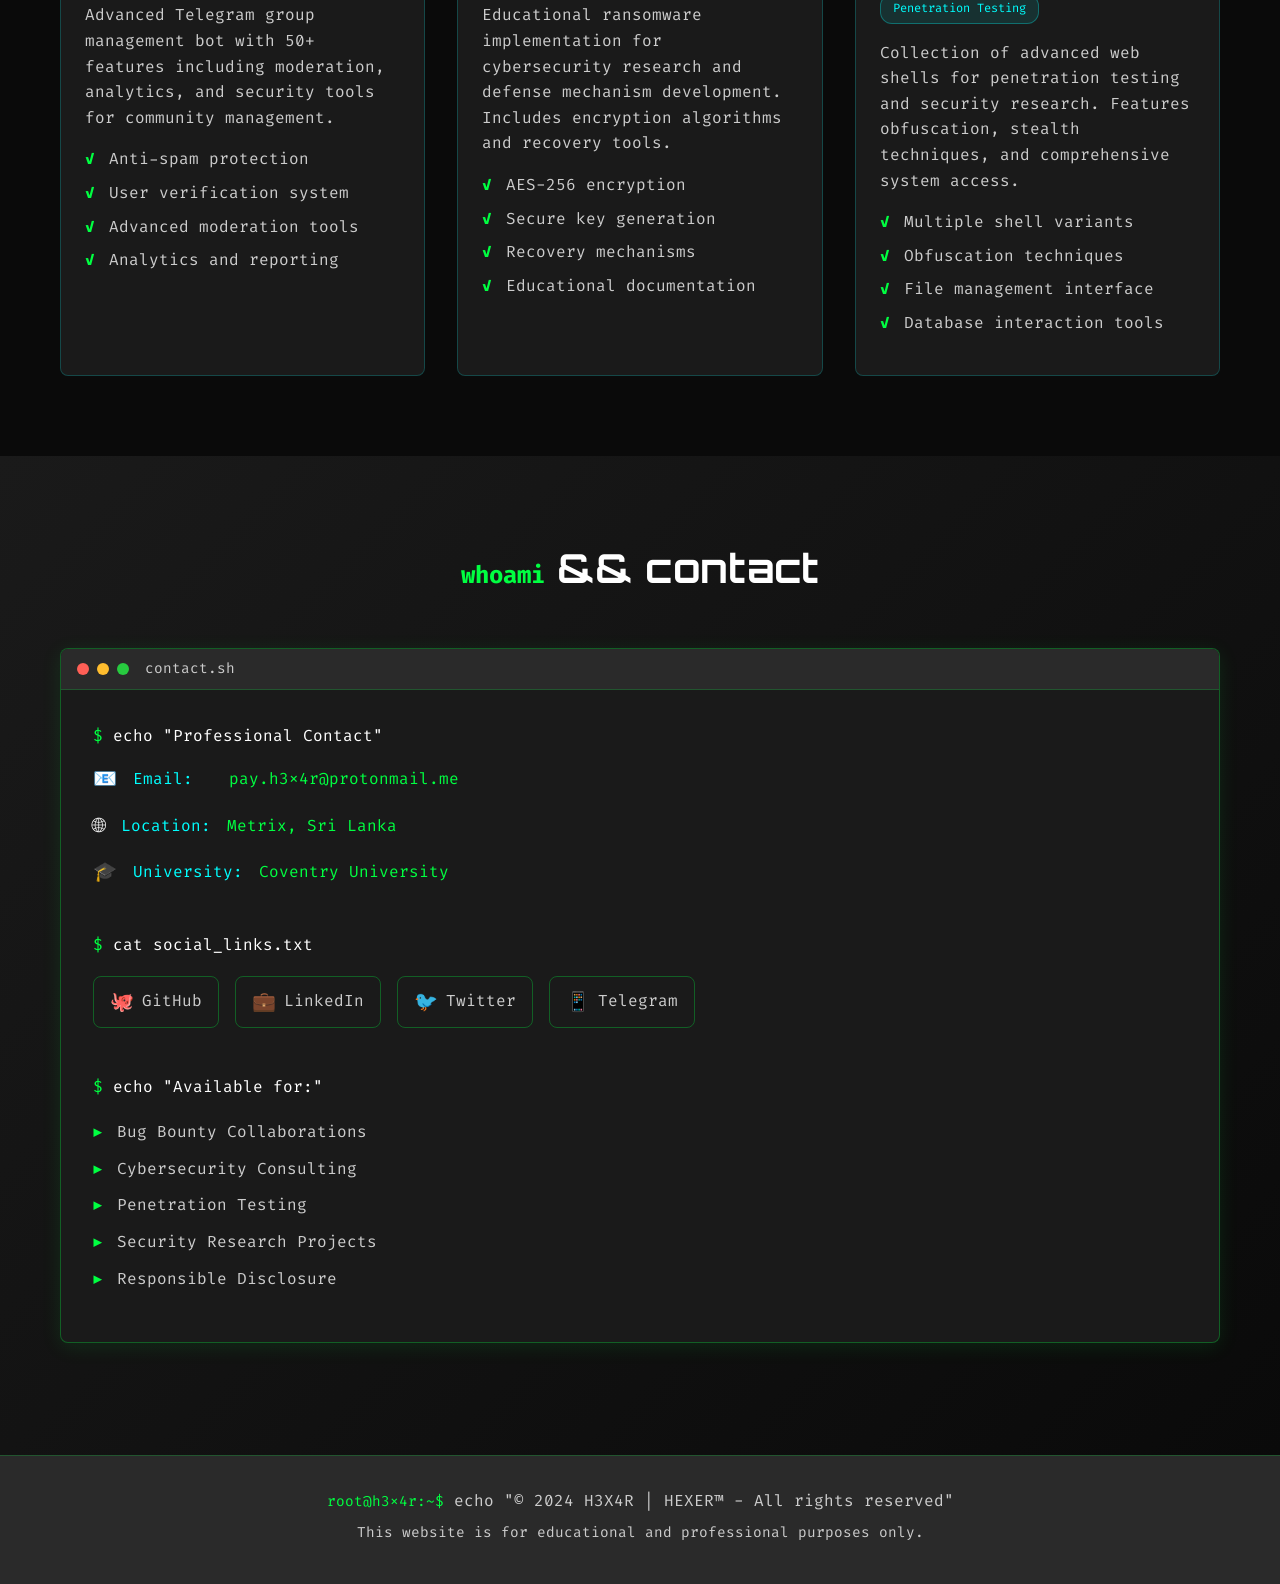
==== commit bddaefa0: "Add files via upload" ====
--- a/index.html
+++ b/index.html
@@ -3,164 +3,132 @@
 <head>
     <meta charset="UTF-8">
     <meta name="viewport" content="width=device-width, initial-scale=1.0">
-    <title>Kanishka De Silva - H3X4R | Ethical Hacker & Security Researcher</title>
-    <link rel="stylesheet" href="style.css">
+    <title>H3X4R | Ethical Hacker & Cybersecurity Researcher</title>
+    <meta name="description" content="H3X4R - Ethical hacker, bug bounty hunter, and cybersecurity researcher from Sri Lanka. Specializing in vulnerability research and responsible disclosure.">
+    <link rel="stylesheet" href="styles.css">
+    <link rel="preconnect" href="https://fonts.googleapis.com">
+    <link rel="preconnect" href="https://fonts.gstatic.com" crossorigin>
+    <link href="https://fonts.googleapis.com/css2?family=Fira+Code:wght@300;400;500;600;700&family=Orbitron:wght@400;700;900&family=Roboto+Mono:wght@300;400;500&display=swap" rel="stylesheet">
 </head>
 <body>
-    <!-- Animated Preloader -->
-    <div class="preloader" id="preloader">
-        <div class="scanner-line"></div>
-        <div class="preloader-content">
-            <div class="terminal-boot">
-                <div class="boot-line">SYSTEM BOOT SEQUENCE INITIATED...</div>
-                <div class="boot-line">Loading Kernel Modules...</div>
-                <div class="boot-line">Mounting Filesystems...</div>
-                <div class="progress-container">
-                    <div class="progress-bar" id="progressBar"></div>
-                    <span class="progress-text" id="progressText">0%</span>
-                </div>
-                <div class="boot-line ready" id="readyText"></div>
-            </div>
-        </div>
-    </div>
-
-    <!-- Particles Background -->
-    <canvas id="particles"></canvas>
-
-    <!-- Header/Navigation -->
+    <!-- Matrix Background -->
+    <div id="matrix-bg"></div>
+    
+    <!-- Header -->
     <header class="header">
-        <nav class="navbar">
+        <nav class="nav">
             <div class="nav-brand">
-                <span class="brand-bracket">[</span>
+                <span class="terminal-prompt">root@h3x4r:~$</span>
                 <span class="brand-text">H3X4R</span>
-                <span class="brand-bracket">]</span>
-            </div>
-            <button class="nav-toggle" id="navToggle">
+            </div>
+            <ul class="nav-menu" id="nav-menu">
+                <li><a href="#home" class="nav-link">./home</a></li>
+                <li><a href="#about" class="nav-link">./about</a></li>
+                <li><a href="#skills" class="nav-link">./skills</a></li>
+                <li><a href="#findings" class="nav-link">./findings</a></li>
+                <li><a href="#projects" class="nav-link">./projects</a></li>
+                <li><a href="#contact" class="nav-link">./contact</a></li>
+            </ul>
+            <div class="nav-toggle" id="nav-toggle">
                 <span></span>
                 <span></span>
                 <span></span>
-            </button>
-            <ul class="nav-menu" id="navMenu">
-                <li><a href="#home" class="nav-link">Home</a></li>
-                <li><a href="#about" class="nav-link">About</a></li>
-                <li><a href="#skills" class="nav-link">Skills</a></li>
-                <li><a href="#work" class="nav-link">Work</a></li>
-                <li><a href="#contact" class="nav-link">Contact</a></li>
-            </ul>
+            </div>
         </nav>
     </header>
 
     <!-- Hero Section -->
     <section id="home" class="hero">
-        <div class="hero-container">
-            <div class="hero-terminal">
+        <div class="hero-content">
+            <div class="terminal-window">
                 <div class="terminal-header">
-                    <span class="term-dot red"></span>
-                    <span class="term-dot yellow"></span>
-                    <span class="term-dot green"></span>
-                    <span class="term-title">root@hexer</span>
-                </div>
-                <div class="terminal-content">
-                    <div class="cmd-line"><span class="prompt">┌──(hexer㉿kali)-[~]</span></div>
-                    <div class="cmd-line"><span class="prompt">└─$</span> <span class="cmd">whoami</span></div>
-                    <div class="cmd-output">Kanishka De Silva (H3X4R)</div>
-                    <div class="cmd-line"><span class="prompt">└─$</span> <span class="cmd">cat status.txt</span></div>
-                    <div class="cmd-output">Status: Ethical Hacker | Security Researcher</div>
-                    <div class="cmd-output">Location: Sri Lanka 🇱🇰</div>
-                    <div class="cmd-output">Age: 21</div>
-                    <div class="cmd-line"><span class="prompt">└─$</span> <span class="cmd">ls achievements/</span></div>
-                    <div class="cmd-output achievement">CVE-2025-60935 [Open Redirect]</div>
-                    <div class="cmd-output achievement">12+ LLMs Jailbroken</div>
-                    <div class="cmd-output achievement">Multiple Critical Vulnerabilities</div>
-                    <div class="cmd-line typing"><span class="prompt">└─$</span> <span class="cmd blink">_</span></div>
-                </div>
-            </div>
-            <div class="hero-content">
-                <h1 class="hero-title">
-                    <span class="title-line">KANISHKA</span>
-                    <span class="title-line">DE SILVA</span>
-                </h1>
-                <div class="hero-subtitle">
-                    <span class="typing-role" id="typingRole"></span>
-                </div>
-                <p class="hero-description">
-                    BSc (Hons) Ethical Hacking & Network Security Student at NIBM with Coventry University. 
-                    Independent security researcher specializing in vulnerability discovery and penetration testing.
-                </p>
-                <div class="hero-buttons">
-                    <a href="#contact" class="btn btn-primary">
-                        <span>Hire Me</span>
-                        <svg width="16" height="16" viewBox="0 0 16 16" fill="none">
-                            <path d="M1 8h14M8 1l7 7-7 7" stroke="currentColor" stroke-width="2"/>
-                        </svg>
-                    </a>
-                    <a href="#work" class="btn btn-secondary">View Work</a>
-                </div>
-                <!-- Social Links -->
-                <div class="hero-social">
-                    <a href="https://www.linkedin.com/in/kanishka-de-silva" target="_blank" class="social-icon" title="LinkedIn">
-                        <svg width="24" height="24" viewBox="0 0 24 24" fill="currentColor">
-                            <path d="M20.447 20.452h-3.554v-5.569c0-1.328-.027-3.037-1.852-3.037-1.853 0-2.136 1.445-2.136 2.939v5.667H9.351V9h3.414v1.561h.046c.477-.9 1.637-1.85 3.37-1.85 3.601 0 4.267 2.37 4.267 5.455v6.286zM5.337 7.433c-1.144 0-2.063-.926-2.063-2.065 0-1.138.92-2.063 2.063-2.063 1.14 0 2.064.925 2.064 2.063 0 1.139-.925 2.065-2.064 2.065zm1.782 13.019H3.555V9h3.564v11.452zM22.225 0H1.771C.792 0 0 .774 0 1.729v20.542C0 23.227.792 24 1.771 24h20.451C23.2 24 24 23.227 24 22.271V1.729C24 .774 23.2 0 22.222 0h.003z"/>
-                        </svg>
-                    </a>
-                    <a href="https://t.me/hexer_h3x4r" target="_blank" class="social-icon" title="Telegram">
-                        <svg width="24" height="24" viewBox="0 0 24 24" fill="currentColor">
-                            <path d="M11.944 0A12 12 0 0 0 0 12a12 12 0 0 0 12 12 12 12 0 0 0 12-12A12 12 0 0 0 12 0a12 12 0 0 0-.056 0zm4.962 7.224c.1-.002.321.023.465.14a.506.506 0 0 1 .171.325c.016.093.036.306.02.472-.18 1.898-.962 6.502-1.36 8.627-.168.9-.499 1.201-.82 1.23-.696.065-1.225-.46-1.9-.902-1.056-.693-1.653-1.124-2.678-1.8-1.185-.78-.417-1.21.258-1.91.177-.184 3.247-2.977 3.307-3.23.007-.032.014-.15-.056-.212s-.174-.041-.249-.024c-.106.024-1.793 1.14-5.061 3.345-.48.33-.913.49-1.302.48-.428-.008-1.252-.241-1.865-.44-.752-.245-1.349-.374-1.297-.789.027-.216.325-.437.893-.663 3.498-1.524 5.83-2.529 6.998-3.014 3.332-1.386 4.025-1.627 4.476-1.635z"/>
-                        </svg>
-                    </a>
-                    <a href="mailto:kanishka.hexer@proton.me" class="social-icon" title="Email">
-                        <svg width="24" height="24" viewBox="0 0 24 24" fill="currentColor">
-                            <path d="M20 4H4c-1.1 0-1.99.9-1.99 2L2 18c0 1.1.9 2 2 2h16c1.1 0 2-.9 2-2V6c0-1.1-.9-2-2-2zm0 4l-8 5-8-5V6l8 5 8-5v2z"/>
-                        </svg>
-                    </a>
-                    <a href="https://hexer.blog" target="_blank" class="social-icon" title="Blog">
-                        <svg width="24" height="24" viewBox="0 0 24 24" fill="currentColor">
-                            <path d="M19 2H5c-1.1 0-2 .9-2 2v16c0 1.1.9 2 2 2h14c1.1 0 2-.9 2-2V4c0-1.1-.9-2-2-2zM9 4h2v5l-1-.75L9 9V4zm10 16H5V4h2v9l3-2.25L13 13V4h6v16z"/>
-                        </svg>
-                    </a>
-                </div>
-            </div>
+                    <div class="terminal-buttons">
+                        <span class="btn-close"></span>
+                        <span class="btn-minimize"></span>
+                        <span class="btn-maximize"></span>
+                    </div>
+                    <span class="terminal-title">terminal@h3x4r</span>
+                </div>
+                <div class="terminal-body">
+                    <div class="terminal-line">
+                        <span class="prompt">root@metrix:~$</span>
+                        <span class="command" id="typing-text"></span>
+                        <span class="cursor">|</span>
+                    </div>
+                    <div class="output">
+                        <pre class="ascii-art">
+██╗  ██╗██████╗ ██╗  ██╗██╗  ██╗██████╗ 
+██║  ██║╚════██╗╚██╗██╔╝██║  ██║██╔══██╗
+███████║ █████╔╝ ╚███╔╝ ███████║██████╔╝
+██╔══██║ ╚═══██╗ ██╔██╗ ╚════██║██╔══██╗
+██║  ██║██████╔╝██╔╝ ██╗     ██║██║  ██║
+╚═╝  ╚═╝╚═════╝ ╚═╝  ╚═╝     ╚═╝╚═╝  ╚═╝
+</pre>
+                        <p class="hero-subtitle">Ethical Hacker | Bug Bounty Hunter | Cybersecurity Researcher</p>
+                        <p class="hero-location">📍 Metrix, Sri Lanka | Age: 20</p>
+                    </div>
+                </div>
+            </div>
+            <div class="hero-actions">
+                <a href="#findings" class="btn btn-primary">View Exploits</a>
+                <a href="#contact" class="btn btn-secondary">Contact Me</a>
+            </div>
+        </div>
+        <div class="scroll-indicator">
+            <span>Scroll Down</span>
+            <div class="scroll-arrow"></div>
         </div>
     </section>
 
     <!-- About Section -->
-    <section id="about" class="section about-section">
+    <section id="about" class="about">
         <div class="container">
             <h2 class="section-title">
-                <span class="title-accent">//</span> About Me
+                <span class="terminal-prompt">cat</span> about.txt
             </h2>
-            <div class="about-grid">
-                <div class="about-card">
-                    <div class="card-header">
-                        <div class="card-icon">🎓</div>
-                        <h3>Education</h3>
-                    </div>
-                    <div class="card-body">
-                        <p class="highlight">BSc (Hons) Ethical Hacking and Network Security</p>
-                        <p>2nd Year Student</p>
-                        <p>NIBM - Partnership with Coventry University</p>
-                    </div>
-                </div>
-                <div class="about-card">
-                    <div class="card-header">
-                        <div class="card-icon">🔍</div>
-                        <h3>Research</h3>
-                    </div>
-                    <div class="card-body">
-                        <p class="highlight">CVE-2025-60935 Discoverer</p>
-                        <p>Open Redirect Vulnerability</p>
-                        <p>Independent Security Researcher</p>
-                    </div>
-                </div>
-                <div class="about-card">
-                    <div class="card-header">
-                        <div class="card-icon">⚡</div>
-                        <h3>Expertise</h3>
-                    </div>
-                    <div class="card-body">
-                        <p class="highlight">Bug Bounty Hunter</p>
-                        <p>Penetration Testing</p>
-                        <p>Red Team Operations</p>
+            <div class="about-content">
+                <div class="about-terminal">
+                    <div class="terminal-window">
+                        <div class="terminal-header">
+                            <div class="terminal-buttons">
+                                <span class="btn-close"></span>
+                                <span class="btn-minimize"></span>
+                                <span class="btn-maximize"></span>
+                            </div>
+                            <span class="terminal-title">about.txt</span>
+                        </div>
+                        <div class="terminal-body">
+                            <div class="code-block">
+                                <span class="comment"># Identity & Persona</span><br>
+                                <span class="variable">username</span> = <span class="string">"@H3X4R"</span><br>
+                                <span class="variable">codename</span> = <span class="string">"HEXER™"</span><br>
+                                <span class="variable">age</span> = <span class="number">20</span><br>
+                                <span class="variable">location</span> = <span class="string">"Metrix, Sri Lanka"</span><br>
+                                <span class="variable">profession</span> = [<br>
+                                &nbsp;&nbsp;<span class="string">"Ethical Hacker"</span>,<br>
+                                &nbsp;&nbsp;<span class="string">"Bug Bounty Hunter"</span>,<br>
+                                &nbsp;&nbsp;<span class="string">"Cybersecurity Researcher"</span><br>
+                                ]<br><br>
+                                <span class="comment"># Certifications</span><br>
+                                <span class="variable">certifications</span> = [<br>
+                                &nbsp;&nbsp;<span class="string">"CEH v12"</span>,<br>
+                                &nbsp;&nbsp;<span class="string">"eJPT"</span>,<br>
+                                &nbsp;&nbsp;<span class="string">"Cybersecurity Essentials (Cisco)"</span><br>
+                                ]<br><br>
+                                <span class="comment"># Education</span><br>
+                                <span class="variable">education</span> = <span class="string">"BSc (Hons) Ethical Hacking and Network Security"</span><br>
+                                <span class="variable">university</span> = <span class="string">"Coventry University"</span><br>
+                                <span class="variable">status</span> = <span class="string">"Undergraduate"</span><br><br>
+                                <span class="comment"># Persona</span><br>
+                                <span class="variable">traits</span> = [<br>
+                                &nbsp;&nbsp;<span class="string">"Quiet"</span>,<br>
+                                &nbsp;&nbsp;<span class="string">"Mysterious"</span>,<br>
+                                &nbsp;&nbsp;<span class="string">"Code-focused"</span>,<br>
+                                &nbsp;&nbsp;<span class="string">"Goal-driven"</span><br>
+                                ]<br>
+                                <span class="variable">motto</span> = <span class="string">"Jack the Ripper of the digital world"</span>
+                            </div>
+                        </div>
                     </div>
                 </div>
             </div>
@@ -168,237 +136,370 @@
     </section>
 
     <!-- Skills Section -->
-    <section id="skills" class="section skills-section">
+    <section id="skills" class="skills">
         <div class="container">
             <h2 class="section-title">
-                <span class="title-accent">//</span> Technical Arsenal
+                <span class="terminal-prompt">ls -la</span> skills/
             </h2>
-            <div class="skills-container">
-                <div class="skill-box">
-                    <h3 class="skill-title">Vulnerability Research</h3>
+            <div class="skills-grid">
+                <div class="skill-category">
+                    <h3>Programming Languages</h3>
                     <div class="skill-list">
-                        <span class="skill-tag">Remote Code Execution (RCE)</span>
-                        <span class="skill-tag">Server-Side Template Injection (SSTI)</span>
+                        <div class="skill-item">
+                            <span class="skill-name">Python</span>
+                            <div class="skill-bar">
+                                <div class="skill-progress" data-width="95"></div>
+                            </div>
+                        </div>
+                        <div class="skill-item">
+                            <span class="skill-name">JavaScript</span>
+                            <div class="skill-bar">
+                                <div class="skill-progress" data-width="90"></div>
+                            </div>
+                        </div>
+                        <div class="skill-item">
+                            <span class="skill-name">PHP</span>
+                            <div class="skill-bar">
+                                <div class="skill-progress" data-width="85"></div>
+                            </div>
+                        </div>
+                        <div class="skill-item">
+                            <span class="skill-name">C/C++</span>
+                            <div class="skill-bar">
+                                <div class="skill-progress" data-width="80"></div>
+                            </div>
+                        </div>
+                        <div class="skill-item">
+                            <span class="skill-name">C#</span>
+                            <div class="skill-bar">
+                                <div class="skill-progress" data-width="75"></div>
+                            </div>
+                        </div>
+                        <div class="skill-item">
+                            <span class="skill-name">Java</span>
+                            <div class="skill-bar">
+                                <div class="skill-progress" data-width="70"></div>
+                            </div>
+                        </div>
+                    </div>
+                </div>
+                <div class="skill-category">
+                    <h3>Cybersecurity Skills</h3>
+                    <div class="skill-tags">
+                        <span class="skill-tag">Malware Analysis</span>
+                        <span class="skill-tag">Reverse Engineering</span>
+                        <span class="skill-tag">OpSec</span>
+                        <span class="skill-tag">Network Tunneling</span>
                         <span class="skill-tag">SQL Injection</span>
-                        <span class="skill-tag">IDOR</span>
-                        <span class="skill-tag">OTP Bypass</span>
-                        <span class="skill-tag">Open Redirect</span>
-                    </div>
-                </div>
-                <div class="skill-box">
-                    <h3 class="skill-title">Business Logic Exploitation</h3>
-                    <div class="skill-list">
-                        <span class="skill-tag">Price Tampering</span>
-                        <span class="skill-tag">Negative Quantity Attacks</span>
-                        <span class="skill-tag">Payment Gateway Bypass</span>
-                        <span class="skill-tag">Authentication Flaws</span>
-                    </div>
-                </div>
-                <div class="skill-box">
-                    <h3 class="skill-title">AI Security</h3>
-                    <div class="skill-list">
-                        <span class="skill-tag highlight">12+ LLMs Jailbroken</span>
-                        <span class="skill-tag">Prompt Injection</span>
-                        <span class="skill-tag">LLM Security Testing</span>
-                    </div>
-                </div>
-                <div class="skill-box">
-                    <h3 class="skill-title">Red Team Operations</h3>
-                    <div class="skill-list">
-                        <span class="skill-tag">Malware Development</span>
-                        <span class="skill-tag">Malware Analysis</span>
-                        <span class="skill-tag">Backdoor Creation</span>
-                        <span class="skill-tag">Dropper Development</span>
-                        <span class="skill-tag">EDR Bypass</span>
-                        <span class="skill-tag">WAF Bypass</span>
-                    </div>
-                </div>
-                <div class="skill-box">
-                    <h3 class="skill-title">Programming & Tools</h3>
-                    <div class="skill-list">
-                        <span class="skill-tag">HTML/CSS/JavaScript</span>
-                        <span class="skill-tag">C++</span>
-                        <span class="skill-tag">Python</span>
-                        <span class="skill-tag">Bash</span>
-                    </div>
-                </div>
-                <div class="skill-box">
-                    <h3 class="skill-title">Network Security</h3>
-                    <div class="skill-list">
-                        <span class="skill-tag">Network Penetration Testing</span>
-                        <span class="skill-tag">Infrastructure Assessment</span>
-                        <span class="skill-tag">Protocol Analysis</span>
+                        <span class="skill-tag">CORS Exploitation</span>
+                        <span class="skill-tag">Logic Flaws</span>
+                        <span class="skill-tag">Client-Side Bypass</span>
+                        <span class="skill-tag">Red Team Operations</span>
+                        <span class="skill-tag">C2 Servers</span>
+                        <span class="skill-tag">DNS Tunneling</span>
+                        <span class="skill-tag">ICMP Tunneling</span>
                     </div>
                 </div>
             </div>
         </div>
     </section>
 
-    <!-- Work/Discoveries Section -->
-    <section id="work" class="section work-section">
+    <!-- Findings Section -->
+    <section id="findings" class="findings">
         <div class="container">
             <h2 class="section-title">
-                <span class="title-accent">//</span> Major Discoveries
+                <span class="terminal-prompt">cat</span> recent_exploits.log
             </h2>
-            <div class="work-grid">
-                <div class="work-card featured">
-                    <div class="work-header">
-                        <span class="work-badge cve">CVE-2025-60935</span>
-                        <span class="work-badge severity medium">LOW/MEDIUM</span>
-                    </div>
-                    <h3 class="work-title">Open Redirect Vulnerability</h3>
-                    <p class="work-description">
-                        Discovered and responsibly disclosed an open redirect vulnerability that could be exploited 
-                        for phishing attacks and credential harvesting. Successfully assigned official CVE identifier.
-                    </p>
-                    <div class="work-meta">
-                        <span class="meta-item">🗓️ 2025</span>
-                        <span class="meta-item">🎯 Severity: Low/Medium</span>
-                    </div>
-                </div>
-                <div class="work-card">
-                    <div class="work-header">
-                        <span class="work-badge severity high">HIGH</span>
-                    </div>
-                    <h3 class="work-title">Remote Code Execution</h3>
-                    <p class="work-description">
-                        Identified multiple RCE vulnerabilities across various web applications and platforms.
-                    </p>
-                </div>
-                <div class="work-card">
-                    <div class="work-header">
-                        <span class="work-badge severity high">HIGH</span>
-                    </div>
-                    <h3 class="work-title">Server-Side Template Injection</h3>
-                    <p class="work-description">
-                        Found SSTI vulnerabilities in template engines leading to code execution.
-                    </p>
-                </div>
-                <div class="work-card">
-                    <div class="work-header">
-                        <span class="work-badge severity medium">MEDIUM</span>
-                    </div>
-                    <h3 class="work-title">Business Logic Exploitation</h3>
-                    <p class="work-description">
-                        Discovered price tampering and negative quantity exploits in e-commerce platforms.
-                    </p>
-                </div>
-                <div class="work-card">
-                    <div class="work-header">
-                        <span class="work-badge severity info">RESEARCH</span>
-                    </div>
-                    <h3 class="work-title">LLM Jailbreaking</h3>
-                    <p class="work-description">
-                        Successfully jailbroken 12+ large language models, advancing AI security research.
-                    </p>
-                </div>
-                <div class="work-card">
-                    <div class="work-header">
-                        <span class="work-badge severity high">HIGH</span>
-                    </div>
-                    <h3 class="work-title">Authentication Bypass</h3>
-                    <p class="work-description">
-                        OTP bypass techniques and authentication mechanism vulnerabilities.
-                    </p>
+            <div class="findings-grid">
+                <div class="finding-card">
+                    <div class="finding-header">
+                        <h3>SQL Injection Vulnerabilities</h3>
+                        <span class="severity high">HIGH</span>
+                    </div>
+                    <div class="finding-content">
+                        <p><strong>Affected Targets: </strong>20+ Srilankan Class Sites</p>
+                        
+                        <p><strong>Impact:</strong> Database enumeration (MySQL/MariaDB)</p>
+                        <p><strong>Tools Used:</strong> sqlmap, custom payloads</p>
+                        <div class="code-snippet">
+                            <code>sqlmap -u "target.lk/page.php?id=1" --dbs --batch</code>
+                        </div>
+                    </div>
+                </div>
+
+                <div class="finding-card">
+                    <div class="finding-header">
+                        <h3>CORS & Logic Flaws</h3>
+                        <span class="severity medium">MEDIUM</span>
+                    </div>
+                    <div class="finding-content">
+                        <p><strong>Target:</strong> Tharu Store (Sri Lankan App)</p>
+                        <p><strong>Vulnerabilities Found:</strong></p>
+                        <ul>
+                            <li>Username validation bypass</li>
+                            <li>Client-side authentication bypass</li>
+                            <li>Fragile DOM manipulation</li>
+                            <li>CORS misconfiguration</li>
+                        </ul>
+                        <div class="code-snippet">
+                            <code>// Bypass client-side validation
+                            </code>
+                        </div>
+                    </div>
+                </div>
+
+                <div class="finding-card">
+                    <div class="finding-header">
+                        <h3>Responsible Disclosure</h3>
+                        <span class="severity info">INFO</span>
+                    </div>
+                    <div class="finding-content">
+                        <p><strong>Contact:</strong> tocontact@xxxbank.com</p>
+                        <p><strong>Report Includes:</strong></p>
+                        <ul>
+                            <li>Affected URL and parameters</li>
+                            <li>Proof of Concept (PoC)</li>
+                            <li>Technical summary</li>
+                            <li>Non-technical impact assessment</li>
+                            <li>Remediation recommendations</li>
+                        </ul>
+                        <p class="status">Status: Reports prepared and sent</p>
+                    </div>
+                </div>
+
+                <div class="finding-card">
+                    <div class="finding-header">
+                        <h3>Network Tunneling Research</h3>
+                        <span class="severity low">RESEARCH</span>
+                    </div>
+                    <div class="finding-content">
+                        <p><strong>Research Areas:</strong></p>
+                        <ul>
+                            <li>Zero-rated tunnel via UDP 123 (NTP)</li>
+                            <li>C2 servers over Tor network</li>
+                            <li>ICMP/DoT tunneling on Android</li>
+                            <li>DNS-over-HTTPS tunneling</li>
+                            <li>Port quiz testing methodologies</li>
+                        </ul>
+                        <div class="code-snippet">
+                            <code># DNS-over-HTTPS tunnel example
+                            </code>
+                        </div>
+                    </div>
                 </div>
             </div>
         </div>
     </section>
 
-    <!-- Stats Section -->
-    <section class="stats-section">
-        <div class="container">
-            <div class="stats-grid">
-                <div class="stat-item">
-                    <div class="stat-number" data-target="1">0</div>
-                    <div class="stat-label">CVE Discovered</div>
-                </div>
-                <div class="stat-item">
-                    <div class="stat-number" data-target="12">0</div>
-                    <div class="stat-label">LLMs Jailbroken</div>
-                </div>
-                <div class="stat-item">
-                    <div class="stat-number" data-target="50">0</div>
-                    <div class="stat-label">Vulnerabilities Found</div>
-                </div>
-                <div class="stat-item">
-                    <div class="stat-number" data-target="2">0</div>
-                    <div class="stat-label">Years Experience</div>
-                </div>
-            </div>
-        </div>
-    </section>
-
-    <!-- Contact Section -->
-    <section id="contact" class="section contact-section">
+    <!-- Projects Section -->
+    <section id="projects" class="projects">
         <div class="container">
             <h2 class="section-title">
-                <span class="title-accent">//</span> Get In Touch
+                <span class="terminal-prompt">git log</span> --oneline projects/
             </h2>
-            <div class="contact-grid">
-                <div class="contact-info">
-                    <h3>Let's Work Together</h3>
-                    <p>I'm available for penetration testing and security consultation projects.</p>
-                    <div class="contact-methods">
-                        <a href="mailto:pay.hexer@proton.me" class="contact-method">
-                            <div class="method-icon">📧</div>
-                            <div class="method-info">
-                                <strong>Email</strong>
-                                <span>pay.hexer@proton.me</span>
-                            </div>
-                        </a>
-                        <a href="https://t.me/H3X4R" target="_blank" class="contact-method">
-                            <div class="method-icon">💬</div>
-                            <div class="method-info">
-                                <strong>Telegram</strong>
-                                <span>@H3X4R</span>
-                            </div>
-                        </a>
-                        <a href="https://lk.linkedin.com/in/kanishka-de-silva-64a450374" target="_blank" class="contact-method">
-                            <div class="method-icon">💼</div>
-                            <div class="method-info">
-                                <strong>LinkedIn</strong>
-                                <span>Kanishka De Silva</span>
-                            </div>
-                        </a>
-                        <a href="https://hexer.is-a.dev" target="_blank" class="contact-method">
-                            <div class="method-icon">📝</div>
-                            <div class="method-info">
-                                <strong>Blog</strong>
-                                <span>HexerLab</span>
-                            </div>
-                        </a>
-                    </div>
-                    <div class="location-info">
-                        <p>📍 <strong>Location:</strong> Sri Lanka</p>
-                        <p>🟢 <strong>Status:</strong> <span class="status-available">Available for Projects</span></p>
-                    </div>
-                </div>
-                <div class="contact-form-wrapper">
-                    <form class="contact-form" id="contactForm">
-                        <div class="form-group">
-                            <label for="name">Name</label>
-                            <input type="text" id="name" name="name" required>
-                        </div>
-                        <div class="form-group">
-                            <label for="email">Email</label>
-                            <input type="email" id="email" name="email" required>
-                        </div>
-                        <div class="form-group">
-                            <label for="subject">Subject</label>
-                            <input type="text" id="subject" name="subject" required>
-                        </div>
-                        <div class="form-group">
-                            <label for="message">Message</label>
-                            <textarea id="message" name="message" rows="5" required></textarea>
-                        </div>
-                        <button type="submit" class="btn btn-primary btn-full">
-                            <span>Send Message</span>
-                            <svg width="16" height="16" viewBox="0 0 16 16" fill="none">
-                                <path d="M1 8h14M8 1l7 7-7 7" stroke="currentColor" stroke-width="2"/>
-                            </svg>
-                        </button>
-                    </form>
+            <div class="projects-grid">
+                <div class="project-card">
+                    <div class="project-header">
+                        <h3>Custom RAT with GUI</h3>
+                        <div class="project-tags">
+                            <span class="tag">Python</span>
+                            <span class="tag">GUI</span>
+                            <span class="tag">Remote Access</span>
+                        </div>
+                    </div>
+                    <div class="project-content">
+                        <p>Advanced Remote Access Tool with graphical user interface for educational and research purposes. Features include file management, screen capture, and system monitoring.</p>
+                        <div class="project-features">
+                            <ul>
+                                <li>Cross-platform compatibility</li>
+                                <li>Encrypted communication</li>
+                                <li>Stealth operation modes</li>
+                                <li>Real-time system monitoring</li>
+                            </ul>
+                        </div>
+                    </div>
+                </div>
+
+                <div class="project-card">
+                    <div class="project-header">
+                        <h3>GUI-based VPN Client</h3>
+                        <div class="project-tags">
+                            <span class="tag">Python</span>
+                            <span class="tag">WinAPI</span>
+                            <span class="tag">Networking</span>
+                        </div>
+                    </div>
+                    <div class="project-content">
+                        <p>Custom VPN client with intuitive GUI built using Python and Windows API integration. Provides secure tunneling and traffic encryption.</p>
+                        <div class="project-features">
+                            <ul>
+                                <li>Multiple protocol support</li>
+                                <li>Kill switch functionality</li>
+                                <li>DNS leak protection</li>
+                                <li>Connection speed optimization</li>
+                            </ul>
+                        </div>
+                    </div>
+                </div>
+
+                <div class="project-card">
+                    <div class="project-header">
+                        <h3>Audio CAPTCHA Solver</h3>
+                        <div class="project-tags">
+                            <span class="tag">JavaScript</span>
+                            <span class="tag">WebAssembly</span>
+                            <span class="tag">Vosk</span>
+                        </div>
+                    </div>
+                    <div class="project-content">
+                        <p>Browser extension that solves audio CAPTCHAs offline using Vosk speech recognition and WebAssembly for enhanced privacy and performance.</p>
+                        <div class="project-features">
+                            <ul>
+                                <li>Offline processing</li>
+                                <li>Multiple language support</li>
+                                <li>High accuracy rate</li>
+                                <li>Privacy-focused design</li>
+                            </ul>
+                        </div>
+                    </div>
+                </div>
+
+                <div class="project-card">
+                    <div class="project-header">
+                        <h3>GuardianBot</h3>
+                        <div class="project-tags">
+                            <span class="tag">Python</span>
+                            <span class="tag">Telegram API</span>
+                            <span class="tag">Bot Framework</span>
+                        </div>
+                    </div>
+                    <div class="project-content">
+                        <p>Advanced Telegram group management bot with 50+ features including moderation, analytics, and security tools for community management.</p>
+                        <div class="project-features">
+                            <ul>
+                                <li>Anti-spam protection</li>
+                                <li>User verification system</li>
+                                <li>Advanced moderation tools</li>
+                                <li>Analytics and reporting</li>
+                            </ul>
+                        </div>
+                    </div>
+                </div>
+
+                <div class="project-card">
+                    <div class="project-header">
+                        <h3>Custom Ransomware</h3>
+                        <div class="project-tags">
+                            <span class="tag">C++</span>
+                            <span class="tag">Cryptography</span>
+                            <span class="tag">Research</span>
+                        </div>
+                    </div>
+                    <div class="project-content">
+                        <p>Educational ransomware implementation for cybersecurity research and defense mechanism development. Includes encryption algorithms and recovery tools.</p>
+                        <div class="project-features">
+                            <ul>
+                                <li>AES-256 encryption</li>
+                                <li>Secure key generation</li>
+                                <li>Recovery mechanisms</li>
+                                <li>Educational documentation</li>
+                            </ul>
+                        </div>
+                    </div>
+                </div>
+
+                <div class="project-card">
+                    <div class="project-header">
+                        <h3>Web Shells Collection</h3>
+                        <div class="project-tags">
+                            <span class="tag">PHP</span>
+                            <span class="tag">Web Security</span>
+                            <span class="tag">Penetration Testing</span>
+                        </div>
+                    </div>
+                    <div class="project-content">
+                        <p>Collection of advanced web shells for penetration testing and security research. Features obfuscation, stealth techniques, and comprehensive system access.</p>
+                        <div class="project-features">
+                            <ul>
+                                <li>Multiple shell variants</li>
+                                <li>Obfuscation techniques</li>
+                                <li>File management interface</li>
+                                <li>Database interaction tools</li>
+                            </ul>
+                        </div>
+                    </div>
+                </div>
+            </div>
+        </div>
+    </section>
+
+    <!-- Contact Section -->
+    <section id="contact" class="contact">
+        <div class="container">
+            <h2 class="section-title">
+                <span class="terminal-prompt">whoami</span> && contact
+            </h2>
+            <div class="contact-content">
+                <div class="contact-terminal">
+                    <div class="terminal-window">
+                        <div class="terminal-header">
+                            <div class="terminal-buttons">
+                                <span class="btn-close"></span>
+                                <span class="btn-minimize"></span>
+                                <span class="btn-maximize"></span>
+                            </div>
+                            <span class="terminal-title">contact.sh</span>
+                        </div>
+                        <div class="terminal-body">
+                            <div class="contact-info">
+                                <p><span class="prompt">$</span> echo "Professional Contact"</p>
+                                <p class="contact-item">
+                                    <span class="icon">📧</span>
+                                    <span class="label">Email:</span>
+                                    <span class="value">pay.h3x4r@protonmail.me</span>
+                                </p>
+                                <p class="contact-item">
+                                    <span class="icon">🌐</span>
+                                    <span class="label">Location:</span>
+                                    <span class="value">Metrix, Sri Lanka</span>
+                                </p>
+                                <p class="contact-item">
+                                    <span class="icon">🎓</span>
+                                    <span class="label">University:</span>
+                                    <span class="value">Coventry University</span>
+                                </p>
+                                <br>
+                                <p><span class="prompt">$</span> cat social_links.txt</p>
+                                <div class="social-links">
+                                    <a href="https://github.com/HEXER365" class="social-link">
+                                        <span class="social-icon">🐙</span>
+                                        <span>GitHub</span>
+                                    </a>
+                                    <a href="#" class="social-link">
+                                        <span class="social-icon">💼</span>
+                                        <span>LinkedIn</span>
+                                    </a>
+                                    <a href="#" class="social-link">
+                                        <span class="social-icon">🐦</span>
+                                        <span>Twitter</span>
+                                    </a>
+                                    <a href="https://t.me/H3X4R" class="social-link">
+                                        <span class="social-icon">📱</span>
+                                        <span>Telegram</span>
+                                    </a>
+                                </div>
+                                <br>
+                                <p><span class="prompt">$</span> echo "Available for:"</p>
+                                <ul class="availability">
+                                    <li>Bug Bounty Collaborations</li>
+                                    <li>Cybersecurity Consulting</li>
+                                    <li>Penetration Testing</li>
+                                    <li>Security Research Projects</li>
+                                    <li>Responsible Disclosure</li>
+                                </ul>
+                            </div>
+                        </div>
+                    </div>
                 </div>
             </div>
         </div>
@@ -408,22 +509,13 @@
     <footer class="footer">
         <div class="container">
             <div class="footer-content">
-                <div class="footer-left">
-                    <div class="footer-brand">
-                        <span class="brand-bracket">[</span>
-                        <span class="brand-text">H3X4R</span>
-                        <span class="brand-bracket">]</span>
-                    </div>
-                    <p class="footer-tagline">Ethical Hacker • Security Researcher • Bug Bounty Hunter</p>
-                </div>
-                <div class="footer-right">
-                    <p>&copy; 2025 Kanishka De Silva. All rights reserved.</p>
-                    <p class="footer-note">Built with 🔒 Security & ❤️ Passion</p>
-                </div>
+                <p><span class="terminal-prompt">root@h3x4r:~$</span> echo "© 2024 H3X4R | HEXER™ - All rights reserved"</p>
+                <p class="footer-note">This website is for educational and professional purposes only.</p>
             </div>
         </div>
     </footer>
 
     <script src="script.js"></script>
 </body>
-</html>+</html>
+
--- a/styles.css
+++ b/styles.css
@@ -0,0 +1,947 @@
+/* CSS Variables */
+:root {
+    --bg-primary: #0a0a0a;
+    --bg-secondary: #1a1a1a;
+    --bg-tertiary: #2a2a2a;
+    --accent-green: #00ff41;
+    --accent-cyan: #00ffff;
+    --text-primary: #ffffff;
+    --text-secondary: #cccccc;
+    --text-muted: #888888;
+    --danger: #ff0040;
+    --warning: #ffaa00;
+    --info: #0088ff;
+    --success: #00ff88;
+    
+    --font-mono: 'Fira Code', 'Courier New', monospace;
+    --font-mono-alt: 'Roboto Mono', monospace;
+    --font-display: 'Orbitron', sans-serif;
+    
+    --border-radius: 8px;
+    --box-shadow: 0 4px 20px rgba(0, 255, 65, 0.1);
+    --transition: all 0.3s cubic-bezier(0.4, 0, 0.2, 1);
+}
+
+/* Reset and Base Styles */
+* {
+    margin: 0;
+    padding: 0;
+    box-sizing: border-box;
+}
+
+html {
+    scroll-behavior: smooth;
+}
+
+body {
+    font-family: var(--font-mono);
+    background-color: var(--bg-primary);
+    color: var(--text-primary);
+    line-height: 1.6;
+    overflow-x: hidden;
+}
+
+/* Matrix Background */
+#matrix-bg {
+    position: fixed;
+    top: 0;
+    left: 0;
+    width: 100%;
+    height: 100%;
+    z-index: -1;
+    background: linear-gradient(45deg, var(--bg-primary) 0%, #0d1117 50%, var(--bg-primary) 100%);
+}
+
+#matrix-bg::before {
+    content: '';
+    position: absolute;
+    top: 0;
+    left: 0;
+    width: 100%;
+    height: 100%;
+    background-image: 
+        radial-gradient(circle at 25% 25%, rgba(0, 255, 65, 0.1) 0%, transparent 50%),
+        radial-gradient(circle at 75% 75%, rgba(0, 255, 255, 0.1) 0%, transparent 50%);
+    animation: matrixPulse 4s ease-in-out infinite alternate;
+}
+
+@keyframes matrixPulse {
+    0% { opacity: 0.3; }
+    100% { opacity: 0.7; }
+}
+
+/* Container */
+.container {
+    max-width: 1200px;
+    margin: 0 auto;
+    padding: 0 20px;
+}
+
+/* Header */
+.header {
+    position: fixed;
+    top: 0;
+    left: 0;
+    width: 100%;
+    background: rgba(10, 10, 10, 0.95);
+    backdrop-filter: blur(10px);
+    border-bottom: 1px solid rgba(0, 255, 65, 0.2);
+    z-index: 1000;
+    transition: var(--transition);
+}
+
+.nav {
+    display: flex;
+    justify-content: space-between;
+    align-items: center;
+    padding: 1rem 2rem;
+    max-width: 1200px;
+    margin: 0 auto;
+}
+
+.nav-brand {
+    display: flex;
+    align-items: center;
+    gap: 0.5rem;
+    font-family: var(--font-display);
+    font-weight: 700;
+}
+
+.terminal-prompt {
+    color: var(--accent-green);
+    font-size: 0.9rem;
+}
+
+.brand-text {
+    color: var(--text-primary);
+    font-size: 1.5rem;
+    text-shadow: 0 0 10px var(--accent-green);
+}
+
+.nav-menu {
+    display: flex;
+    list-style: none;
+    gap: 2rem;
+}
+
+.nav-link {
+    color: var(--text-secondary);
+    text-decoration: none;
+    font-size: 0.9rem;
+    transition: var(--transition);
+    position: relative;
+}
+
+.nav-link:hover {
+    color: var(--accent-green);
+    text-shadow: 0 0 5px var(--accent-green);
+}
+
+.nav-link::after {
+    content: '';
+    position: absolute;
+    bottom: -5px;
+    left: 0;
+    width: 0;
+    height: 2px;
+    background: var(--accent-green);
+    transition: var(--transition);
+}
+
+.nav-link:hover::after {
+    width: 100%;
+}
+
+.nav-toggle {
+    display: none;
+    flex-direction: column;
+    cursor: pointer;
+    gap: 4px;
+}
+
+.nav-toggle span {
+    width: 25px;
+    height: 3px;
+    background: var(--accent-green);
+    transition: var(--transition);
+}
+
+/* Hero Section */
+.hero {
+    min-height: 100vh;
+    display: flex;
+    flex-direction: column;
+    justify-content: center;
+    align-items: center;
+    text-align: center;
+    padding: 2rem;
+    position: relative;
+}
+
+.hero-content {
+    max-width: 800px;
+    width: 100%;
+}
+
+.terminal-window {
+    background: var(--bg-secondary);
+    border-radius: var(--border-radius);
+    border: 1px solid rgba(0, 255, 65, 0.3);
+    box-shadow: var(--box-shadow);
+    margin-bottom: 2rem;
+    overflow: hidden;
+}
+
+.terminal-header {
+    background: var(--bg-tertiary);
+    padding: 0.5rem 1rem;
+    display: flex;
+    align-items: center;
+    gap: 1rem;
+    border-bottom: 1px solid rgba(0, 255, 65, 0.2);
+}
+
+.terminal-buttons {
+    display: flex;
+    gap: 0.5rem;
+}
+
+.terminal-buttons span {
+    width: 12px;
+    height: 12px;
+    border-radius: 50%;
+}
+
+.btn-close { background: #ff5f56; }
+.btn-minimize { background: #ffbd2e; }
+.btn-maximize { background: #27ca3f; }
+
+.terminal-title {
+    color: var(--text-secondary);
+    font-size: 0.9rem;
+}
+
+.terminal-body {
+    padding: 1.5rem;
+    font-family: var(--font-mono);
+}
+
+.terminal-line {
+    margin-bottom: 1rem;
+}
+
+.prompt {
+    color: var(--accent-green);
+}
+
+.command {
+    color: var(--text-primary);
+    margin-left: 0.5rem;
+}
+
+.cursor {
+    color: var(--accent-green);
+    animation: blink 1s infinite;
+}
+
+@keyframes blink {
+    0%, 50% { opacity: 1; }
+    51%, 100% { opacity: 0; }
+}
+
+.ascii-art {
+    color: var(--accent-green);
+    font-size: 0.7rem;
+    line-height: 1.2;
+    margin: 1rem 0;
+    text-shadow: 0 0 10px var(--accent-green);
+}
+
+.hero-subtitle {
+    color: var(--accent-cyan);
+    font-size: 1.2rem;
+    margin: 1rem 0;
+}
+
+.hero-location {
+    color: var(--text-secondary);
+    font-size: 1rem;
+}
+
+.hero-actions {
+    display: flex;
+    gap: 1rem;
+    justify-content: center;
+    flex-wrap: wrap;
+}
+
+.btn {
+    padding: 0.75rem 1.5rem;
+    border: none;
+    border-radius: var(--border-radius);
+    text-decoration: none;
+    font-family: var(--font-mono);
+    font-weight: 500;
+    cursor: pointer;
+    transition: var(--transition);
+    position: relative;
+    overflow: hidden;
+}
+
+.btn-primary {
+    background: var(--accent-green);
+    color: var(--bg-primary);
+}
+
+.btn-primary:hover {
+    background: var(--accent-cyan);
+    box-shadow: 0 0 20px var(--accent-cyan);
+}
+
+.btn-secondary {
+    background: transparent;
+    color: var(--accent-green);
+    border: 2px solid var(--accent-green);
+}
+
+.btn-secondary:hover {
+    background: var(--accent-green);
+    color: var(--bg-primary);
+    box-shadow: 0 0 20px var(--accent-green);
+}
+
+.scroll-indicator {
+    position: absolute;
+    bottom: 2rem;
+    left: 50%;
+    transform: translateX(-50%);
+    text-align: center;
+    color: var(--text-muted);
+    font-size: 0.9rem;
+}
+
+.scroll-arrow {
+    width: 20px;
+    height: 20px;
+    border-right: 2px solid var(--accent-green);
+    border-bottom: 2px solid var(--accent-green);
+    transform: rotate(45deg);
+    margin: 0.5rem auto;
+    animation: bounce 2s infinite;
+}
+
+@keyframes bounce {
+    0%, 20%, 50%, 80%, 100% { transform: translateY(0) rotate(45deg); }
+    40% { transform: translateY(-10px) rotate(45deg); }
+    60% { transform: translateY(-5px) rotate(45deg); }
+}
+
+/* Section Styles */
+section {
+    padding: 5rem 0;
+    position: relative;
+}
+
+.section-title {
+    font-family: var(--font-display);
+    font-size: 2.5rem;
+    text-align: center;
+    margin-bottom: 3rem;
+    color: var(--text-primary);
+}
+
+.section-title .terminal-prompt {
+    color: var(--accent-green);
+    font-family: var(--font-mono);
+    font-size: 1.5rem;
+}
+
+/* About Section */
+.about {
+    background: linear-gradient(135deg, var(--bg-primary) 0%, var(--bg-secondary) 100%);
+}
+
+.about-terminal .terminal-body {
+    padding: 2rem;
+}
+
+.code-block {
+    font-family: var(--font-mono);
+    line-height: 1.8;
+    font-size: 0.95rem;
+}
+
+.comment { color: var(--text-muted); }
+.variable { color: var(--accent-cyan); }
+.string { color: var(--accent-green); }
+.number { color: var(--warning); }
+
+/* Skills Section */
+.skills {
+    background: var(--bg-primary);
+}
+
+.skills-grid {
+    display: grid;
+    grid-template-columns: 1fr 1fr;
+    gap: 3rem;
+    max-width: 1000px;
+    margin: 0 auto;
+}
+
+.skill-category h3 {
+    color: var(--accent-green);
+    font-family: var(--font-display);
+    font-size: 1.5rem;
+    margin-bottom: 1.5rem;
+    text-align: center;
+}
+
+.skill-item {
+    margin-bottom: 1.5rem;
+}
+
+.skill-name {
+    display: block;
+    color: var(--text-primary);
+    margin-bottom: 0.5rem;
+    font-weight: 500;
+}
+
+.skill-bar {
+    width: 100%;
+    height: 8px;
+    background: var(--bg-tertiary);
+    border-radius: 4px;
+    overflow: hidden;
+    position: relative;
+}
+
+.skill-progress {
+    height: 100%;
+    background: linear-gradient(90deg, var(--accent-green), var(--accent-cyan));
+    border-radius: 4px;
+    width: 0;
+    transition: width 2s ease-in-out;
+    position: relative;
+}
+
+.skill-progress::after {
+    content: '';
+    position: absolute;
+    top: 0;
+    left: 0;
+    right: 0;
+    bottom: 0;
+    background: linear-gradient(90deg, transparent, rgba(255,255,255,0.3), transparent);
+    animation: shimmer 2s infinite;
+}
+
+@keyframes shimmer {
+    0% { transform: translateX(-100%); }
+    100% { transform: translateX(100%); }
+}
+
+.skill-tags {
+    display: flex;
+    flex-wrap: wrap;
+    gap: 0.5rem;
+}
+
+.skill-tag {
+    background: var(--bg-tertiary);
+    color: var(--accent-green);
+    padding: 0.5rem 1rem;
+    border-radius: 20px;
+    font-size: 0.85rem;
+    border: 1px solid rgba(0, 255, 65, 0.3);
+    transition: var(--transition);
+}
+
+.skill-tag:hover {
+    background: rgba(0, 255, 65, 0.1);
+    box-shadow: 0 0 10px rgba(0, 255, 65, 0.3);
+}
+
+/* Findings Section */
+.findings {
+    background: linear-gradient(135deg, var(--bg-secondary) 0%, var(--bg-primary) 100%);
+}
+
+.findings-grid {
+    display: grid;
+    grid-template-columns: repeat(auto-fit, minmax(350px, 1fr));
+    gap: 2rem;
+    max-width: 1200px;
+    margin: 0 auto;
+}
+
+.finding-card {
+    background: var(--bg-secondary);
+    border-radius: var(--border-radius);
+    border: 1px solid rgba(0, 255, 65, 0.2);
+    padding: 1.5rem;
+    transition: var(--transition);
+    position: relative;
+    overflow: hidden;
+}
+
+.finding-card::before {
+    content: '';
+    position: absolute;
+    top: 0;
+    left: 0;
+    right: 0;
+    height: 3px;
+    background: linear-gradient(90deg, var(--accent-green), var(--accent-cyan));
+}
+
+.finding-card:hover {
+    transform: translateY(-5px);
+    box-shadow: 0 10px 30px rgba(0, 255, 65, 0.2);
+    border-color: var(--accent-green);
+}
+
+.finding-header {
+    display: flex;
+    justify-content: space-between;
+    align-items: center;
+    margin-bottom: 1rem;
+}
+
+.finding-header h3 {
+    color: var(--text-primary);
+    font-family: var(--font-display);
+    font-size: 1.2rem;
+}
+
+.severity {
+    padding: 0.25rem 0.75rem;
+    border-radius: 12px;
+    font-size: 0.75rem;
+    font-weight: 600;
+    text-transform: uppercase;
+}
+
+.severity.high { background: var(--danger); color: white; }
+.severity.medium { background: var(--warning); color: black; }
+.severity.low { background: var(--info); color: white; }
+.severity.info { background: var(--success); color: black; }
+
+.finding-content p {
+    margin-bottom: 0.75rem;
+    color: var(--text-secondary);
+}
+
+.target-list {
+    list-style: none;
+    margin: 0.5rem 0;
+}
+
+.target-list li {
+    color: var(--accent-cyan);
+    font-family: var(--font-mono);
+    font-size: 0.9rem;
+    margin-bottom: 0.25rem;
+}
+
+.target-list li::before {
+    content: '→ ';
+    color: var(--accent-green);
+}
+
+.code-snippet {
+    background: var(--bg-primary);
+    border-radius: 4px;
+    padding: 1rem;
+    margin: 1rem 0;
+    border-left: 3px solid var(--accent-green);
+}
+
+.code-snippet code {
+    color: var(--accent-green);
+    font-family: var(--font-mono);
+    font-size: 0.85rem;
+}
+
+.status {
+    color: var(--success);
+    font-weight: 500;
+}
+
+/* Projects Section */
+.projects {
+    background: var(--bg-primary);
+}
+
+.projects-grid {
+    display: grid;
+    grid-template-columns: repeat(auto-fit, minmax(350px, 1fr));
+    gap: 2rem;
+    max-width: 1200px;
+    margin: 0 auto;
+}
+
+.project-card {
+    background: var(--bg-secondary);
+    border-radius: var(--border-radius);
+    border: 1px solid rgba(0, 255, 255, 0.2);
+    padding: 1.5rem;
+    transition: var(--transition);
+    position: relative;
+    overflow: hidden;
+}
+
+.project-card::before {
+    content: '';
+    position: absolute;
+    top: 0;
+    left: 0;
+    right: 0;
+    height: 3px;
+    background: linear-gradient(90deg, var(--accent-cyan), var(--accent-green));
+}
+
+.project-card:hover {
+    transform: translateY(-5px);
+    box-shadow: 0 10px 30px rgba(0, 255, 255, 0.2);
+    border-color: var(--accent-cyan);
+}
+
+.project-header {
+    margin-bottom: 1rem;
+}
+
+.project-header h3 {
+    color: var(--text-primary);
+    font-family: var(--font-display);
+    font-size: 1.3rem;
+    margin-bottom: 0.5rem;
+}
+
+.project-tags {
+    display: flex;
+    flex-wrap: wrap;
+    gap: 0.5rem;
+}
+
+.tag {
+    background: rgba(0, 255, 255, 0.1);
+    color: var(--accent-cyan);
+    padding: 0.25rem 0.75rem;
+    border-radius: 12px;
+    font-size: 0.75rem;
+    border: 1px solid rgba(0, 255, 255, 0.3);
+}
+
+.project-content p {
+    color: var(--text-secondary);
+    margin-bottom: 1rem;
+    line-height: 1.6;
+}
+
+.project-features ul {
+    list-style: none;
+    margin: 1rem 0;
+}
+
+.project-features li {
+    color: var(--text-secondary);
+    margin-bottom: 0.5rem;
+    position: relative;
+    padding-left: 1.5rem;
+}
+
+.project-features li::before {
+    content: '✓';
+    color: var(--accent-green);
+    position: absolute;
+    left: 0;
+    font-weight: bold;
+}
+
+/* Contact Section */
+.contact {
+    background: linear-gradient(135deg, var(--bg-secondary) 0%, var(--bg-primary) 100%);
+}
+
+.contact-terminal .terminal-body {
+    padding: 2rem;
+}
+
+.contact-info {
+    font-family: var(--font-mono);
+    line-height: 1.8;
+}
+
+.contact-item {
+    display: flex;
+    align-items: center;
+    gap: 1rem;
+    margin: 0.75rem 0;
+}
+
+.contact-item .icon {
+    font-size: 1.2rem;
+}
+
+.contact-item .label {
+    color: var(--accent-cyan);
+    min-width: 80px;
+}
+
+.contact-item .value {
+    color: var(--accent-green);
+}
+
+.social-links {
+    display: flex;
+    flex-wrap: wrap;
+    gap: 1rem;
+    margin: 1rem 0;
+}
+
+.social-link {
+    display: flex;
+    align-items: center;
+    gap: 0.5rem;
+    color: var(--text-secondary);
+    text-decoration: none;
+    padding: 0.5rem 1rem;
+    border: 1px solid rgba(0, 255, 65, 0.3);
+    border-radius: var(--border-radius);
+    transition: var(--transition);
+}
+
+.social-link:hover {
+    color: var(--accent-green);
+    border-color: var(--accent-green);
+    box-shadow: 0 0 10px rgba(0, 255, 65, 0.3);
+}
+
+.social-icon {
+    font-size: 1.2rem;
+}
+
+.availability {
+    list-style: none;
+    margin: 1rem 0;
+}
+
+.availability li {
+    color: var(--text-secondary);
+    margin-bottom: 0.5rem;
+    position: relative;
+    padding-left: 1.5rem;
+}
+
+.availability li::before {
+    content: '▶';
+    color: var(--accent-green);
+    position: absolute;
+    left: 0;
+}
+
+/* Footer */
+.footer {
+    background: var(--bg-tertiary);
+    border-top: 1px solid rgba(0, 255, 65, 0.2);
+    padding: 2rem 0;
+    text-align: center;
+}
+
+.footer-content p {
+    color: var(--text-secondary);
+    margin-bottom: 0.5rem;
+}
+
+.footer-note {
+    color: var(--text-muted);
+    font-size: 0.9rem;
+}
+
+/* Responsive Design */
+@media (max-width: 768px) {
+    .nav-menu {
+        position: fixed;
+        top: 70px;
+        left: -100%;
+        width: 100%;
+        height: calc(100vh - 70px);
+        background: rgba(10, 10, 10, 0.98);
+        backdrop-filter: blur(10px);
+        flex-direction: column;
+        justify-content: flex-start;
+        align-items: center;
+        padding-top: 2rem;
+        transition: var(--transition);
+    }
+    
+    .nav-menu.active {
+        left: 0;
+    }
+    
+    .nav-toggle {
+        display: flex;
+    }
+    
+    .nav-toggle.active span:nth-child(1) {
+        transform: rotate(45deg) translate(5px, 5px);
+    }
+    
+    .nav-toggle.active span:nth-child(2) {
+        opacity: 0;
+    }
+    
+    .nav-toggle.active span:nth-child(3) {
+        transform: rotate(-45deg) translate(7px, -6px);
+    }
+    
+    .hero {
+        padding: 1rem;
+        min-height: 90vh;
+    }
+    
+    .ascii-art {
+        font-size: 0.5rem;
+    }
+    
+    .section-title {
+        font-size: 2rem;
+    }
+    
+    .skills-grid {
+        grid-template-columns: 1fr;
+        gap: 2rem;
+    }
+    
+    .findings-grid,
+    .projects-grid {
+        grid-template-columns: 1fr;
+    }
+    
+    .hero-actions {
+        flex-direction: column;
+        align-items: center;
+    }
+    
+    .btn {
+        width: 100%;
+        max-width: 250px;
+    }
+}
+
+@media (max-width: 480px) {
+    .container {
+        padding: 0 15px;
+    }
+    
+    .nav {
+        padding: 1rem 1rem;
+    }
+    
+    .terminal-body {
+        padding: 1rem;
+    }
+    
+    .ascii-art {
+        font-size: 0.4rem;
+    }
+    
+    .finding-card,
+    .project-card {
+        padding: 1rem;
+    }
+    
+    .section-title {
+        font-size: 1.5rem;
+    }
+}
+
+/* Animations */
+@keyframes fadeInUp {
+    from {
+        opacity: 0;
+        transform: translateY(30px);
+    }
+    to {
+        opacity: 1;
+        transform: translateY(0);
+    }
+}
+
+.fade-in-up {
+    animation: fadeInUp 0.6s ease-out forwards;
+}
+
+/* Glitch Effect */
+.glitch {
+    position: relative;
+    color: var(--text-primary);
+    font-size: 2rem;
+    font-weight: bold;
+    text-transform: uppercase;
+    animation: glitch 2s infinite;
+}
+
+.glitch::before,
+.glitch::after {
+    content: attr(data-text);
+    position: absolute;
+    top: 0;
+    left: 0;
+    width: 100%;
+    height: 100%;
+}
+
+.glitch::before {
+    animation: glitch-1 0.5s infinite;
+    color: var(--accent-cyan);
+    z-index: -1;
+}
+
+.glitch::after {
+    animation: glitch-2 0.5s infinite;
+    color: var(--danger);
+    z-index: -2;
+}
+
+@keyframes glitch {
+    0%, 100% { transform: translate(0); }
+    20% { transform: translate(-2px, 2px); }
+    40% { transform: translate(-2px, -2px); }
+    60% { transform: translate(2px, 2px); }
+    80% { transform: translate(2px, -2px); }
+}
+
+@keyframes glitch-1 {
+    0%, 100% { transform: translate(0); }
+    20% { transform: translate(2px, -2px); }
+    40% { transform: translate(-2px, 2px); }
+    60% { transform: translate(-2px, -2px); }
+    80% { transform: translate(2px, 2px); }
+}
+
+@keyframes glitch-2 {
+    0%, 100% { transform: translate(0); }
+    20% { transform: translate(-2px, -2px); }
+    40% { transform: translate(2px, -2px); }
+    60% { transform: translate(2px, 2px); }
+    80% { transform: translate(-2px, 2px); }
+}
+
+/* Loading Animation */
+.loading {
+    display: inline-block;
+    width: 20px;
+    height: 20px;
+    border: 3px solid rgba(0, 255, 65, 0.3);
+    border-radius: 50%;
+    border-top-color: var(--accent-green);
+    animation: spin 1s ease-in-out infinite;
+}
+
+@keyframes spin {
+    to { transform: rotate(360deg); }
+}
+
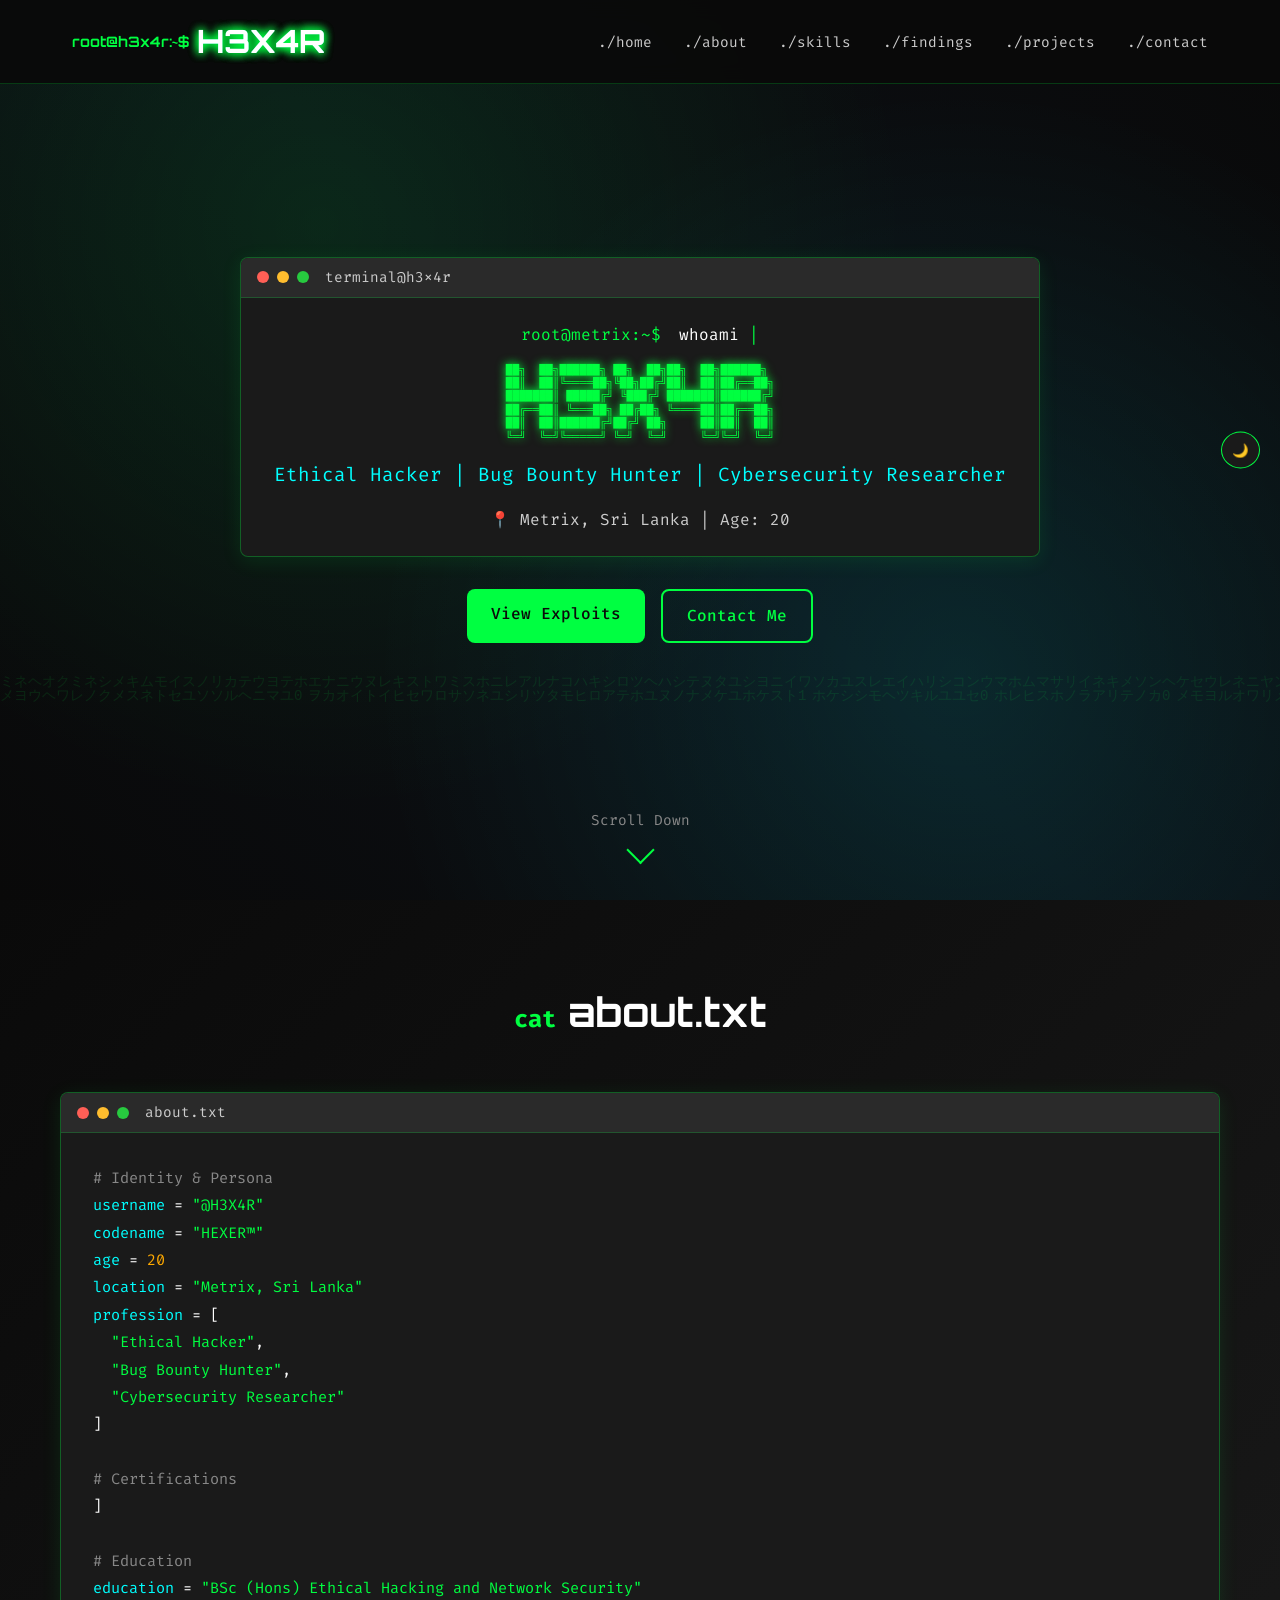
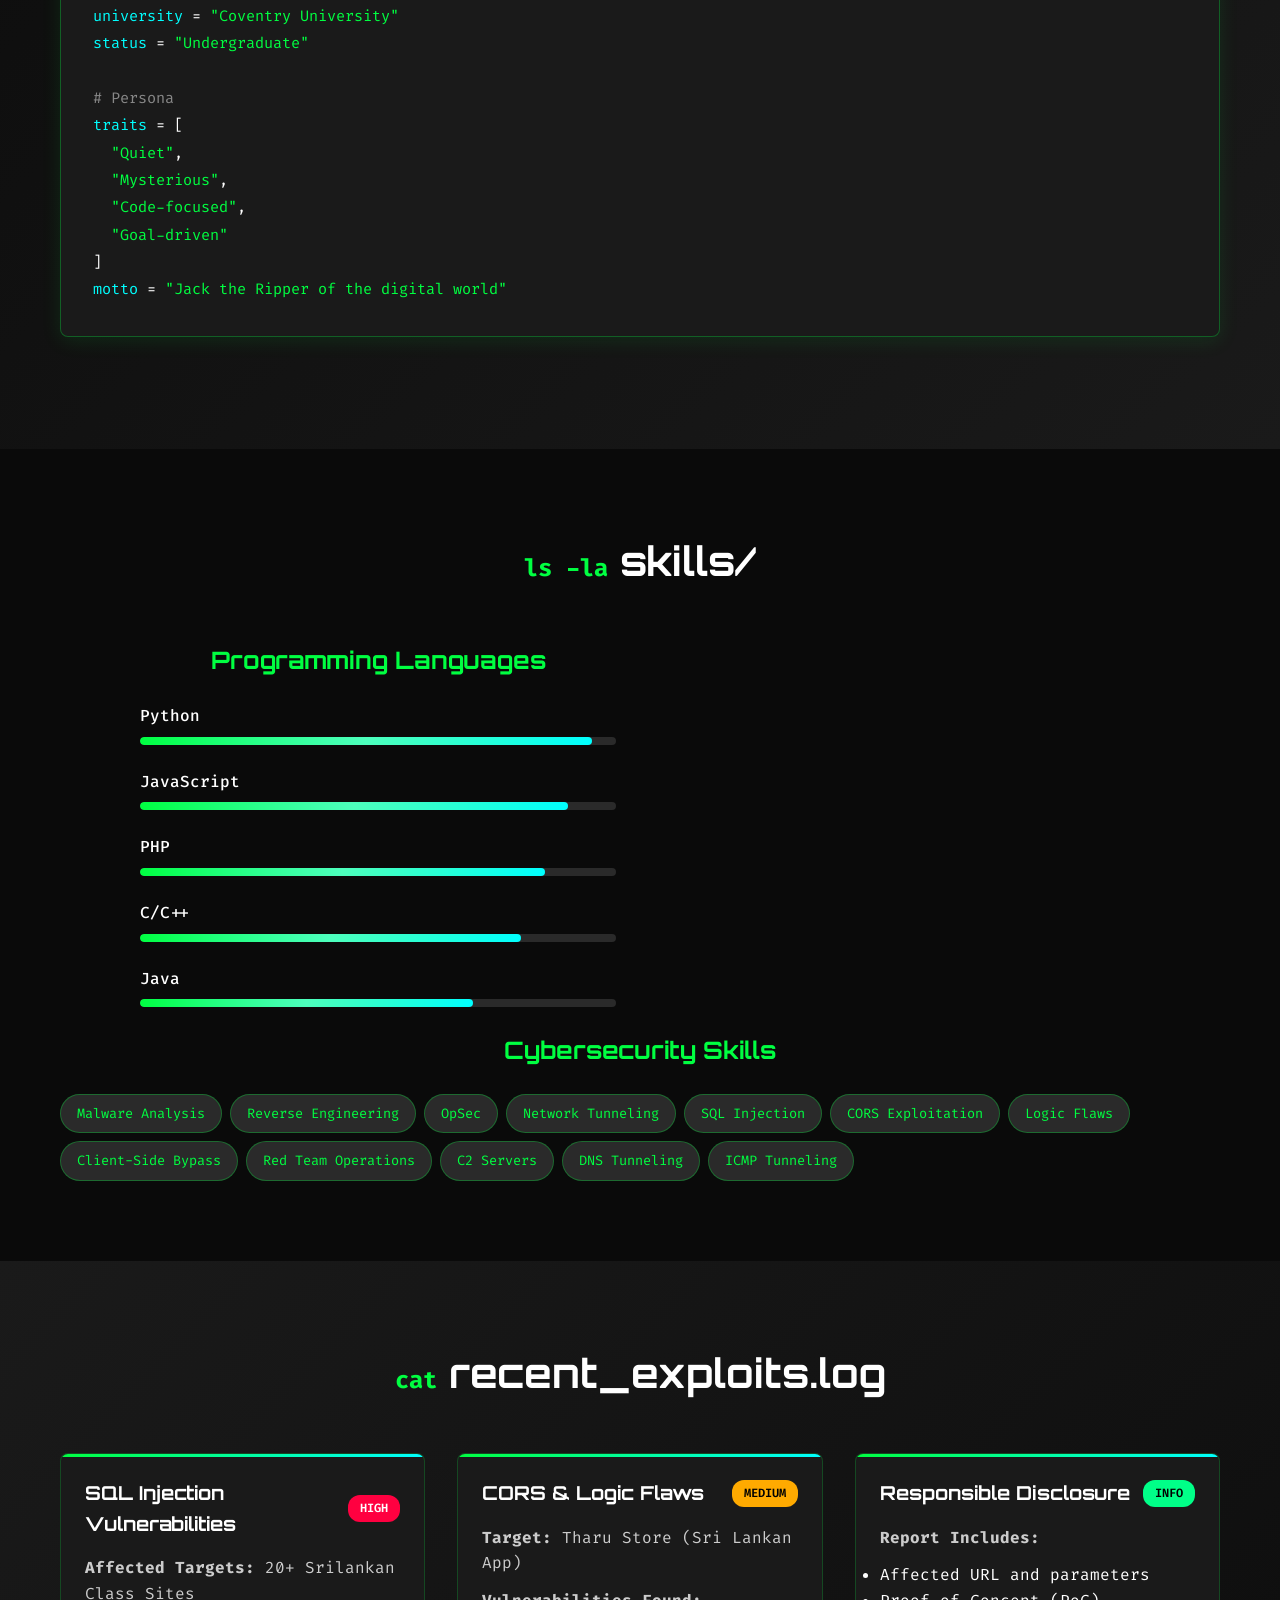
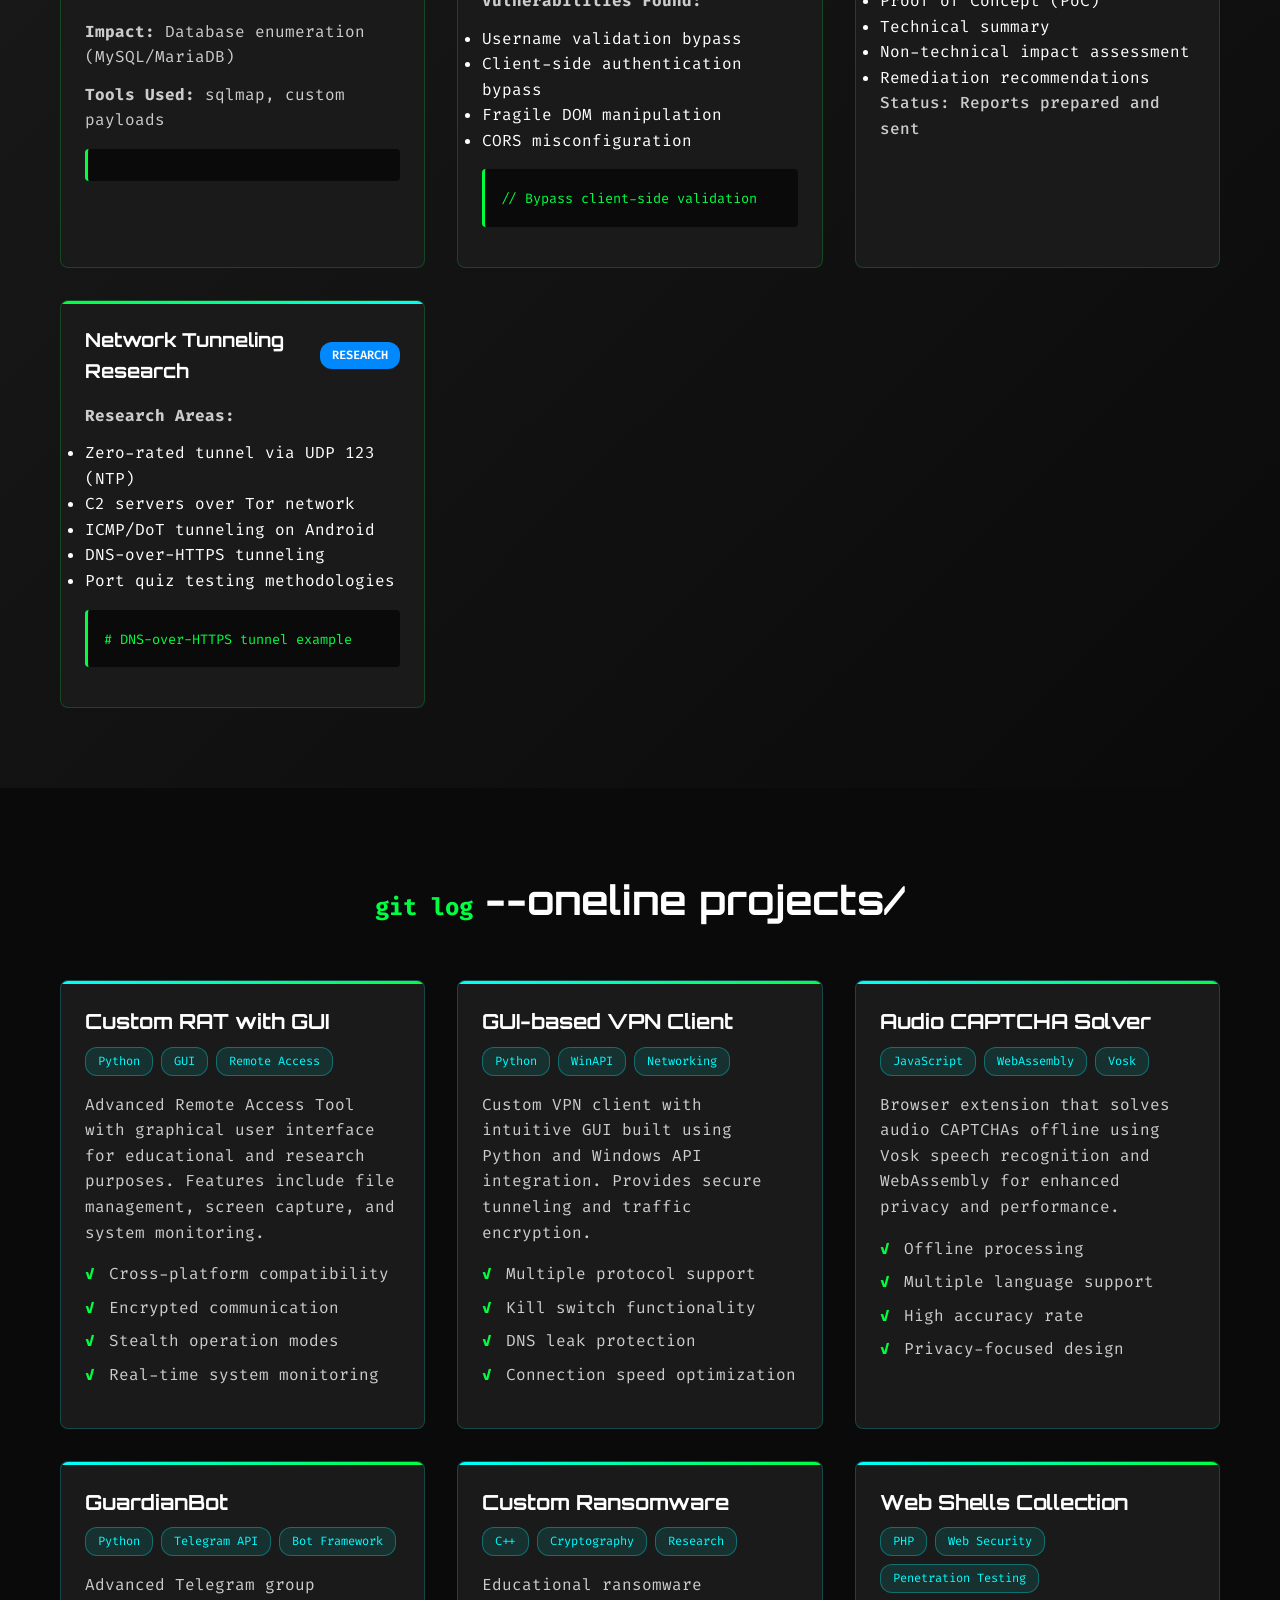
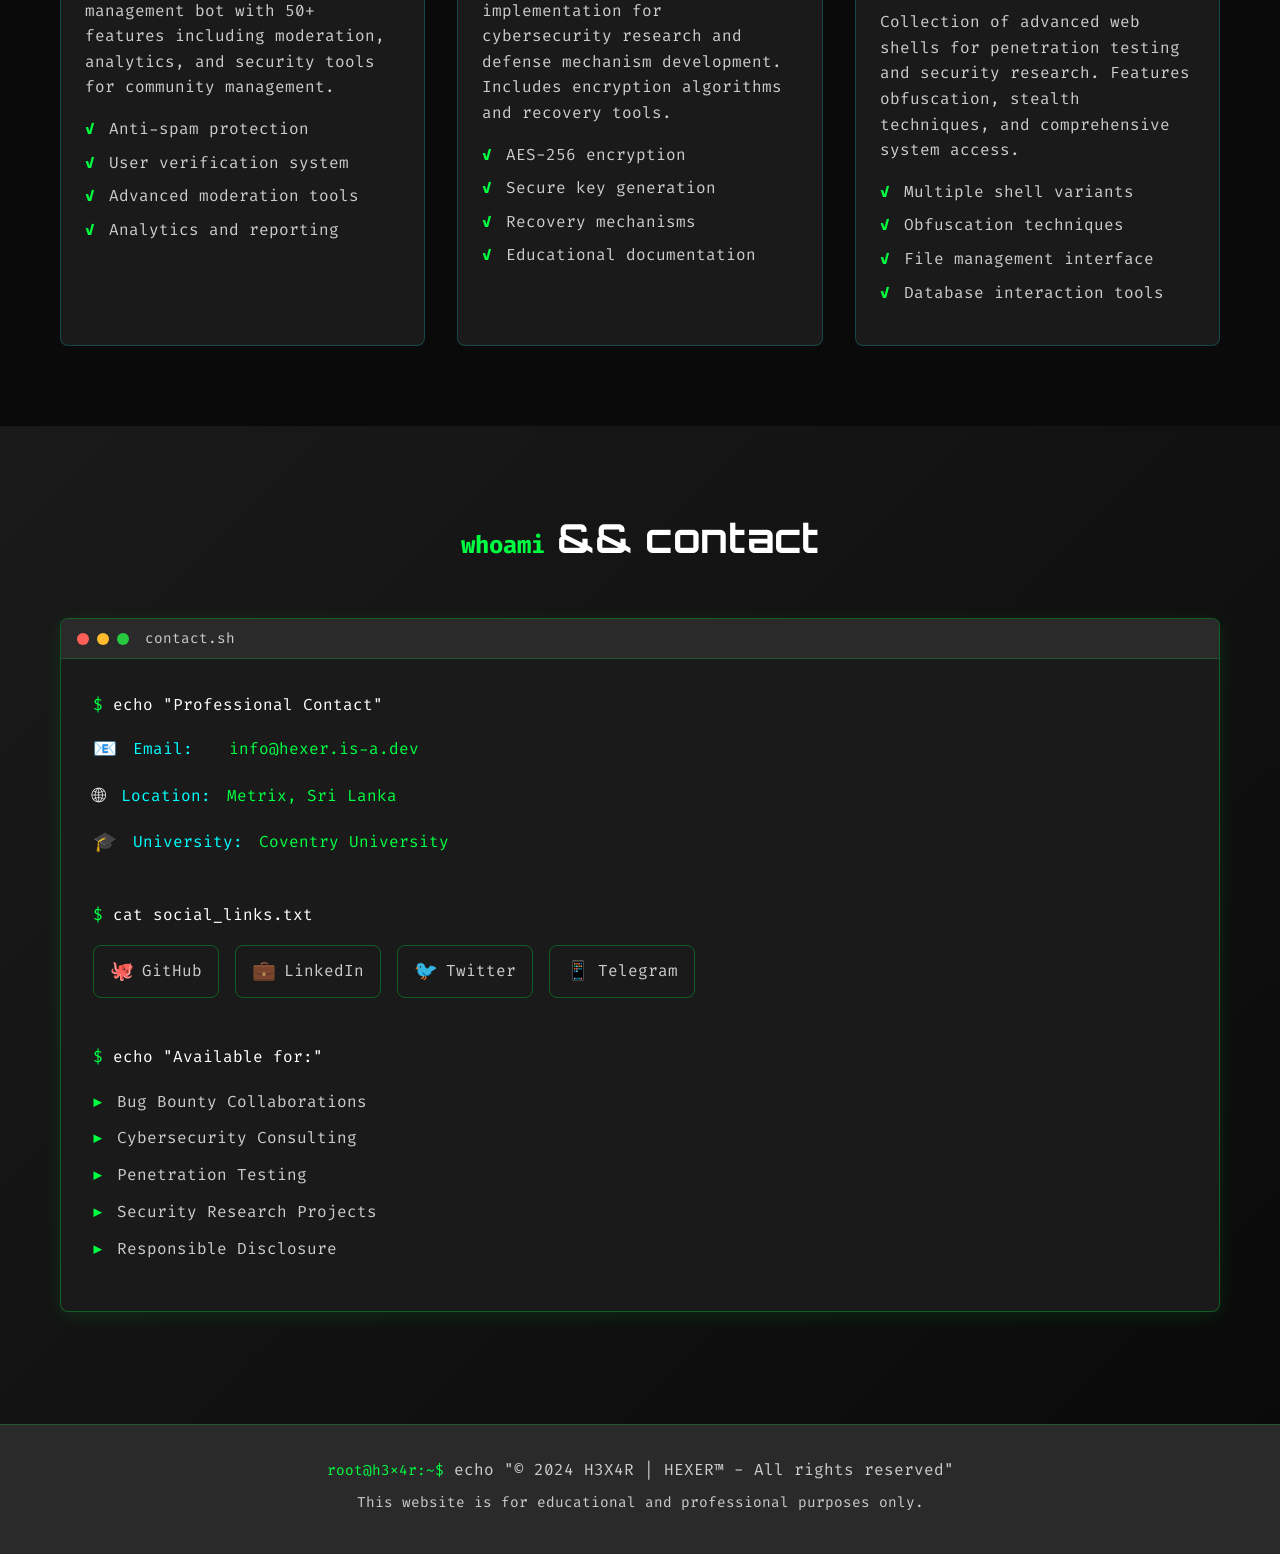
==== commit 1d0337b2: "Refactor index.html with comments and email update Updated contact email and commented out some sect" ====
--- a/index.html
+++ b/index.html
@@ -110,10 +110,10 @@
                                 &nbsp;&nbsp;<span class="string">"Cybersecurity Researcher"</span><br>
                                 ]<br><br>
                                 <span class="comment"># Certifications</span><br>
-                                <span class="variable">certifications</span> = [<br>
+                                <!-- <span class="variable">certifications</span> = [<br>
                                 &nbsp;&nbsp;<span class="string">"CEH v12"</span>,<br>
                                 &nbsp;&nbsp;<span class="string">"eJPT"</span>,<br>
-                                &nbsp;&nbsp;<span class="string">"Cybersecurity Essentials (Cisco)"</span><br>
+                                &nbsp;&nbsp;<span class="string">"Cybersecurity Essentials (Cisco)"</span><br> -->
                                 ]<br><br>
                                 <span class="comment"># Education</span><br>
                                 <span class="variable">education</span> = <span class="string">"BSc (Hons) Ethical Hacking and Network Security"</span><br>
@@ -169,11 +169,11 @@
                                 <div class="skill-progress" data-width="80"></div>
                             </div>
                         </div>
-                        <div class="skill-item">
+                        <!-- <div class="skill-item">
                             <span class="skill-name">C#</span>
                             <div class="skill-bar">
                                 <div class="skill-progress" data-width="75"></div>
-                            </div>
+                            </div> -->
                         </div>
                         <div class="skill-item">
                             <span class="skill-name">Java</span>
@@ -222,7 +222,7 @@
                         <p><strong>Impact:</strong> Database enumeration (MySQL/MariaDB)</p>
                         <p><strong>Tools Used:</strong> sqlmap, custom payloads</p>
                         <div class="code-snippet">
-                            <code>sqlmap -u "target.lk/page.php?id=1" --dbs --batch</code>
+                            <!-- <code>sqlmap -u "target.lk/page.php?id=1" --dbs --batch</code> -->
                         </div>
                     </div>
                 </div>
@@ -254,7 +254,7 @@
                         <span class="severity info">INFO</span>
                     </div>
                     <div class="finding-content">
-                        <p><strong>Contact:</strong> tocontact@xxxbank.com</p>
+                        <!-- <p><strong>Contact:</strong> tocontact@xxxbank.com</p> -->
                         <p><strong>Report Includes:</strong></p>
                         <ul>
                             <li>Affected URL and parameters</li>
@@ -456,7 +456,7 @@
                                 <p class="contact-item">
                                     <span class="icon">📧</span>
                                     <span class="label">Email:</span>
-                                    <span class="value">pay.h3x4r@protonmail.me</span>
+                                    <span class="value">info@hexer.is-a.dev</span>
                                 </p>
                                 <p class="contact-item">
                                     <span class="icon">🌐</span>
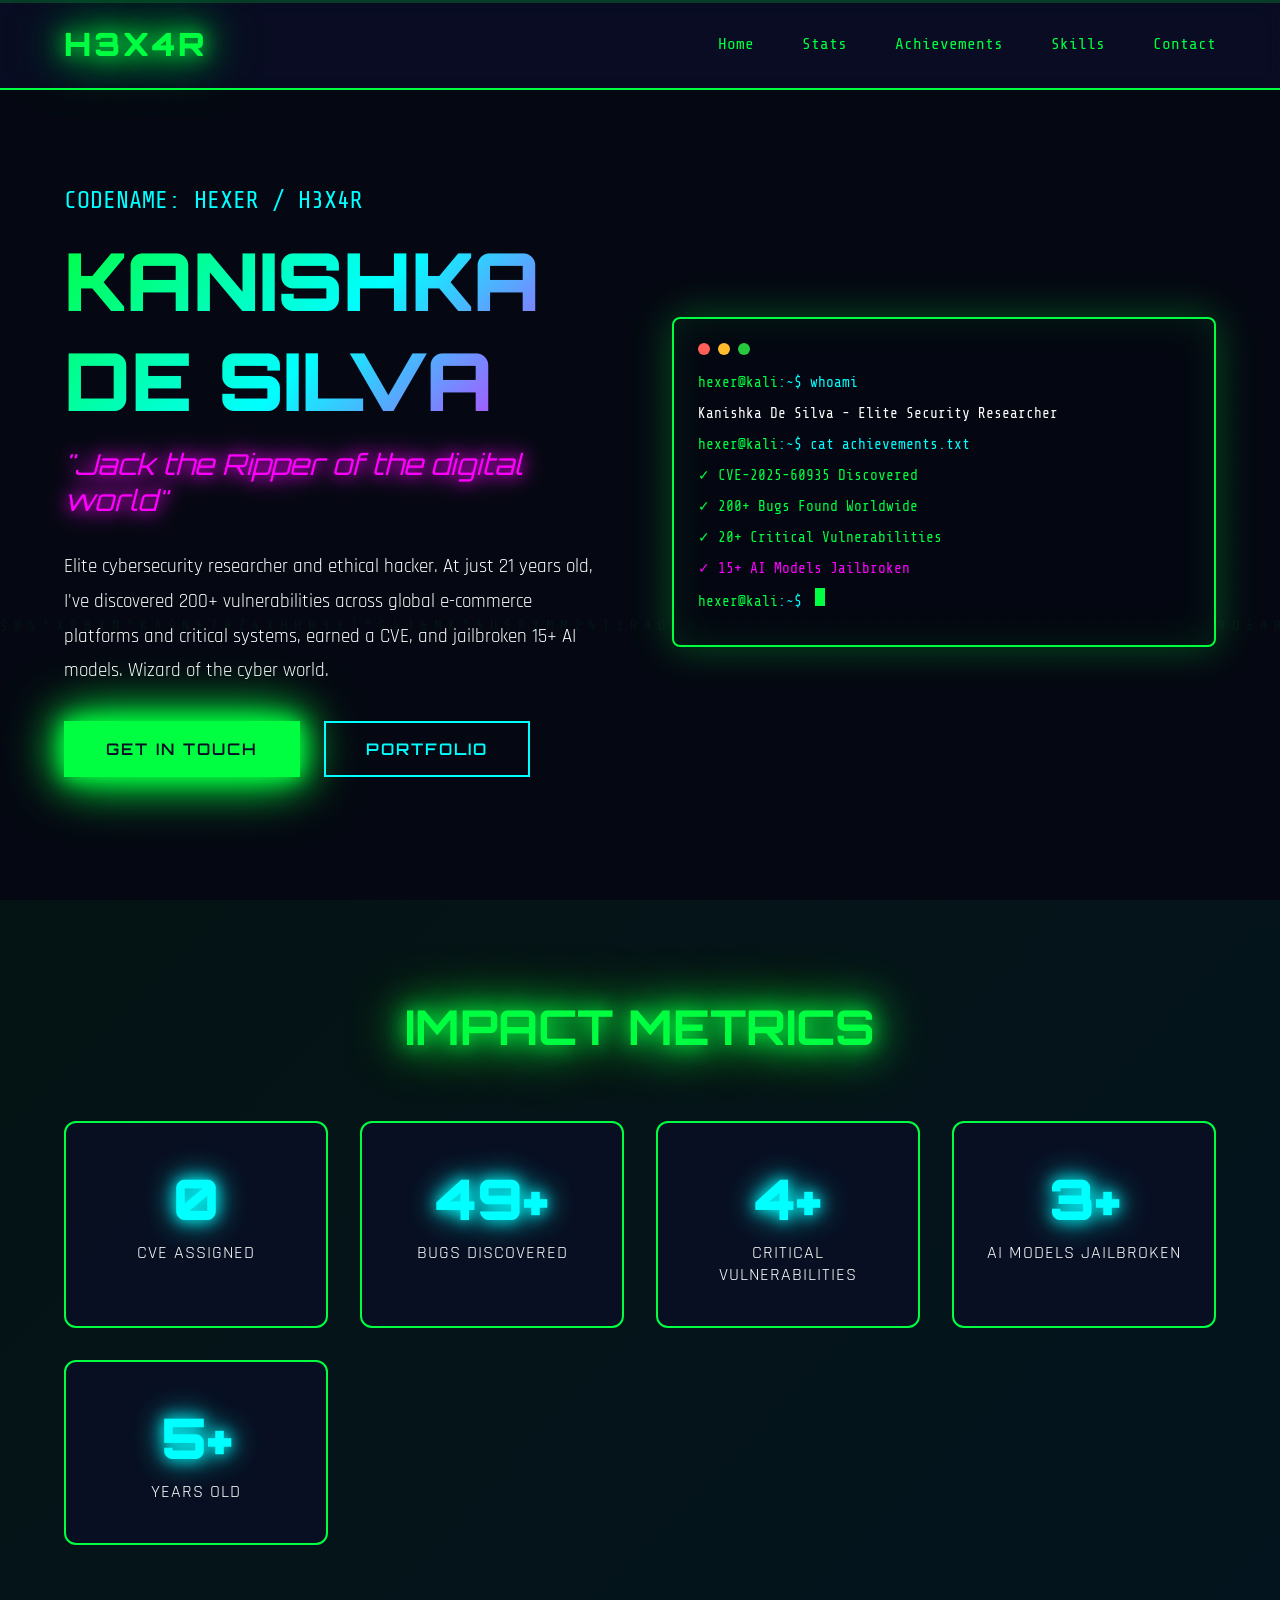
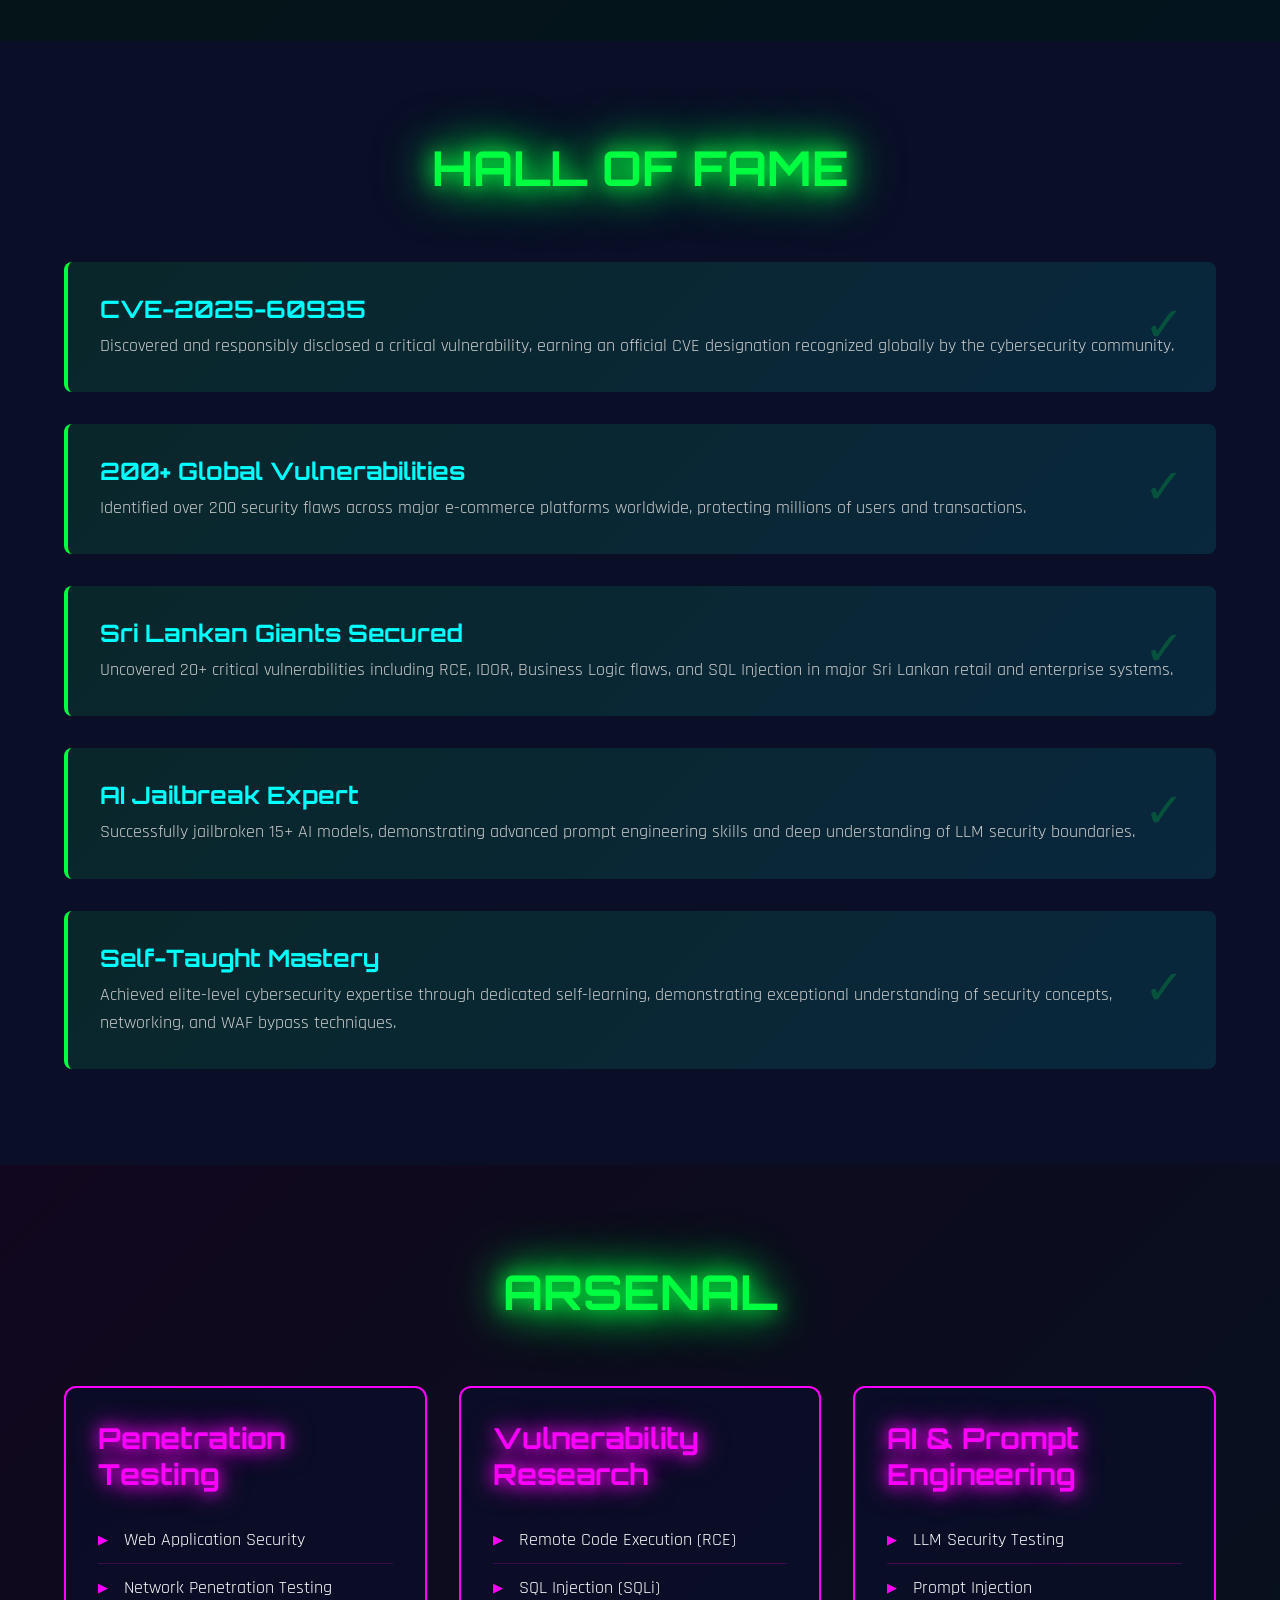
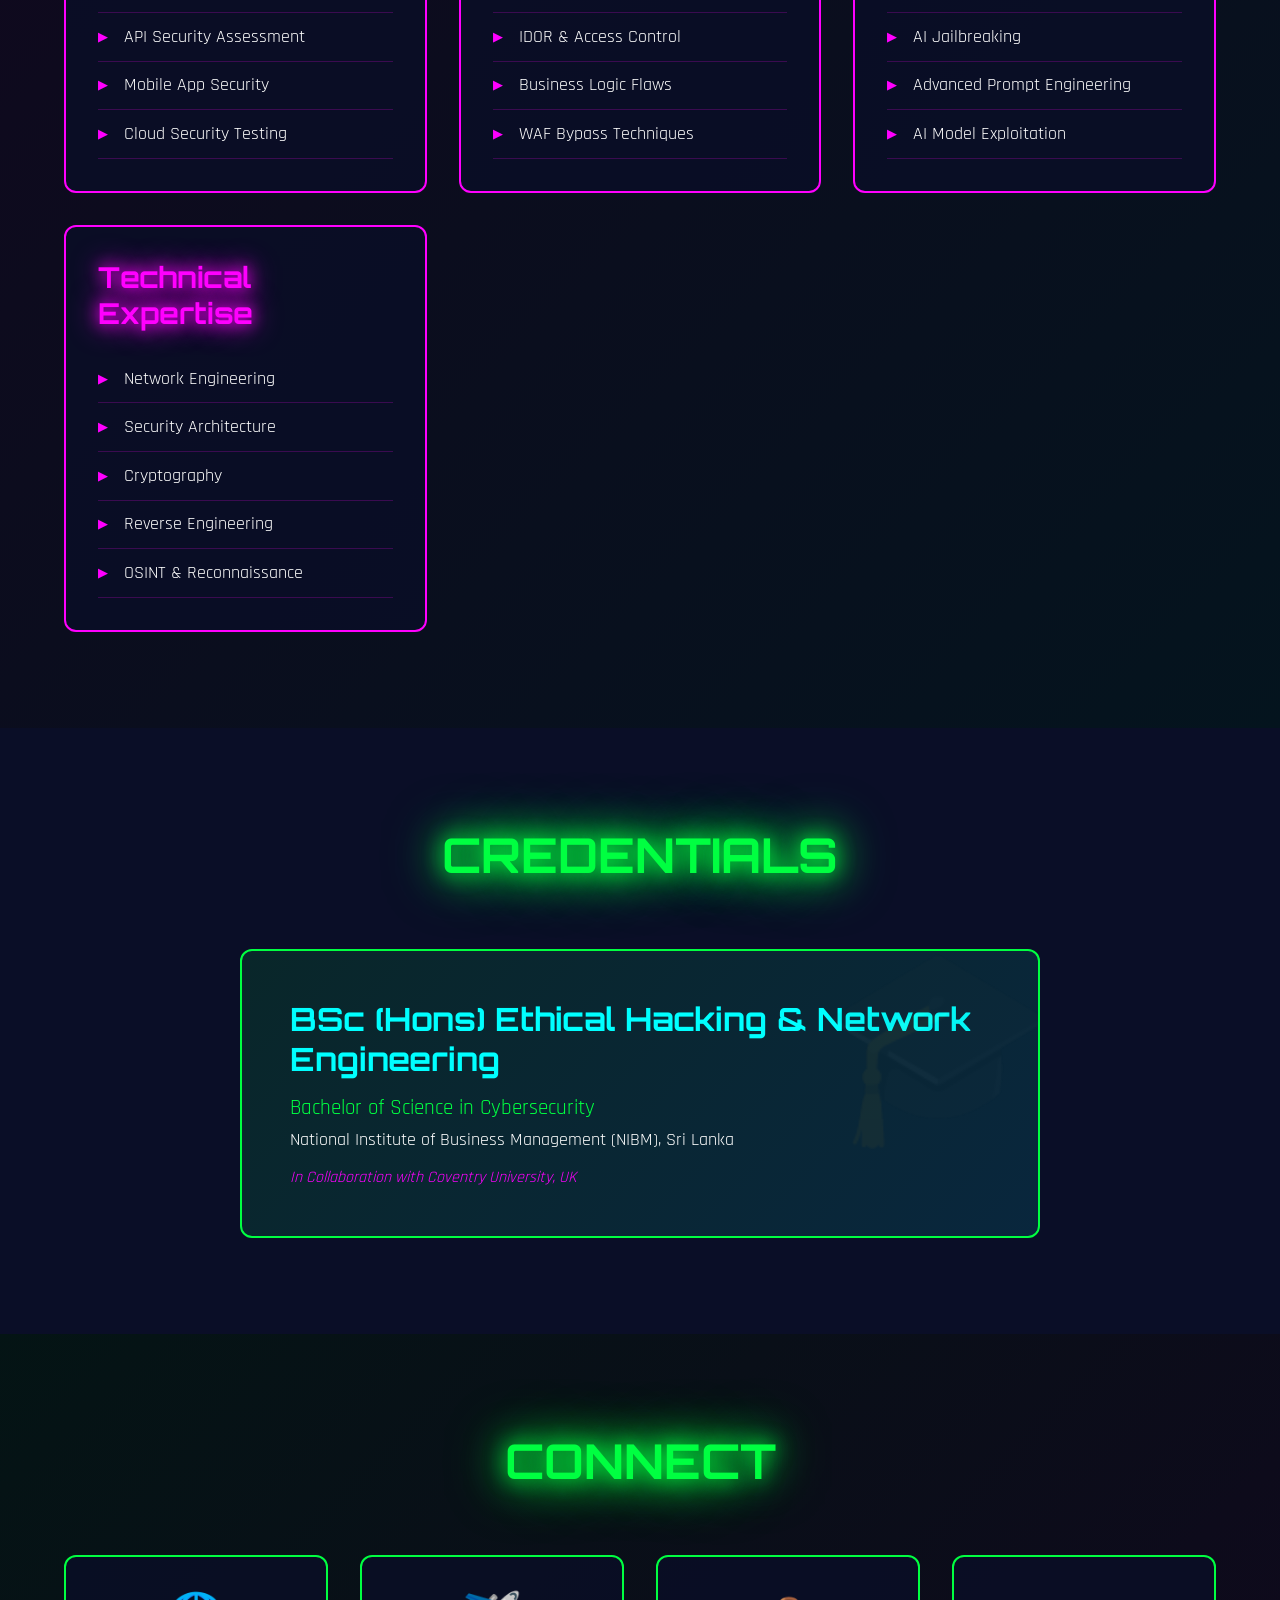
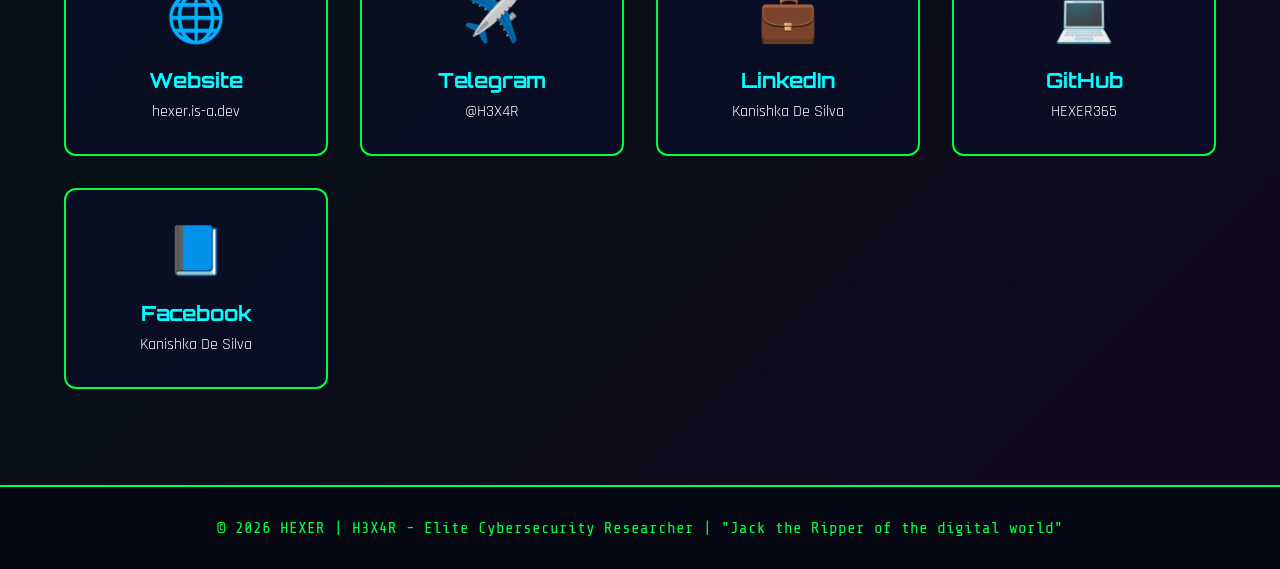
==== commit ba75cffa: "Rename hexer-portfolio.html to index.html" ====
--- a/index.html
+++ b/index.html
@@ -3,519 +3,1199 @@
 <head>
     <meta charset="UTF-8">
     <meta name="viewport" content="width=device-width, initial-scale=1.0">
-    <title>H3X4R | Ethical Hacker & Cybersecurity Researcher</title>
-    <meta name="description" content="H3X4R - Ethical hacker, bug bounty hunter, and cybersecurity researcher from Sri Lanka. Specializing in vulnerability research and responsible disclosure.">
-    <link rel="stylesheet" href="styles.css">
+    <title>HEXER | H3X4R - Elite Cybersecurity Researcher</title>
     <link rel="preconnect" href="https://fonts.googleapis.com">
     <link rel="preconnect" href="https://fonts.gstatic.com" crossorigin>
-    <link href="https://fonts.googleapis.com/css2?family=Fira+Code:wght@300;400;500;600;700&family=Orbitron:wght@400;700;900&family=Roboto+Mono:wght@300;400;500&display=swap" rel="stylesheet">
+    <link href="https://fonts.googleapis.com/css2?family=Orbitron:wght@400;500;600;700;900&family=Share+Tech+Mono&family=Rajdhani:wght@300;400;500;600;700&display=swap" rel="stylesheet">
+    <style>
+        :root {
+            --primary: #00ff41;
+            --secondary: #0ff;
+            --accent: #ff00ff;
+            --dark: #0a0e27;
+            --darker: #050812;
+            --light: #00ff4180;
+            --glow: 0 0 20px var(--primary), 0 0 40px var(--primary), 0 0 60px var(--primary);
+            --glow-secondary: 0 0 15px var(--secondary), 0 0 30px var(--secondary);
+            --glow-accent: 0 0 15px var(--accent), 0 0 30px var(--accent);
+        }
+
+        * {
+            margin: 0;
+            padding: 0;
+            box-sizing: border-box;
+        }
+
+        body {
+            font-family: 'Rajdhani', sans-serif;
+            background: var(--darker);
+            color: var(--primary);
+            overflow-x: hidden;
+            position: relative;
+        }
+
+        /* Animated Background */
+        .matrix-bg {
+            position: fixed;
+            top: 0;
+            left: 0;
+            width: 100%;
+            height: 100%;
+            z-index: -1;
+            opacity: 0.05;
+            pointer-events: none;
+        }
+
+        canvas {
+            display: block;
+        }
+
+        /* Cyber Grid */
+        .cyber-grid {
+            position: fixed;
+            top: 0;
+            left: 0;
+            width: 100%;
+            height: 100%;
+            background: 
+                linear-gradient(0deg, transparent 24%, rgba(0, 255, 65, 0.03) 25%, rgba(0, 255, 65, 0.03) 26%, transparent 27%, transparent 74%, rgba(0, 255, 65, 0.03) 75%, rgba(0, 255, 65, 0.03) 76%, transparent 77%, transparent),
+                linear-gradient(90deg, transparent 24%, rgba(0, 255, 65, 0.03) 25%, rgba(0, 255, 65, 0.03) 26%, transparent 27%, transparent 74%, rgba(0, 255, 65, 0.03) 75%, rgba(0, 255, 65, 0.03) 76%, transparent 77%, transparent);
+            background-size: 50px 50px;
+            z-index: -1;
+            opacity: 0.3;
+        }
+
+        /* Header */
+        header {
+            position: fixed;
+            top: 0;
+            width: 100%;
+            padding: 1.5rem 5%;
+            background: rgba(10, 14, 39, 0.8);
+            backdrop-filter: blur(10px);
+            border-bottom: 2px solid var(--primary);
+            z-index: 1000;
+            animation: slideDown 0.8s ease-out;
+        }
+
+        @keyframes slideDown {
+            from {
+                transform: translateY(-100%);
+                opacity: 0;
+            }
+            to {
+                transform: translateY(0);
+                opacity: 1;
+            }
+        }
+
+        nav {
+            display: flex;
+            justify-content: space-between;
+            align-items: center;
+            max-width: 1400px;
+            margin: 0 auto;
+        }
+
+        .logo {
+            font-family: 'Orbitron', sans-serif;
+            font-size: 2rem;
+            font-weight: 900;
+            color: var(--primary);
+            text-shadow: var(--glow);
+            letter-spacing: 3px;
+            animation: glitchLogo 3s infinite;
+        }
+
+        @keyframes glitchLogo {
+            0%, 90%, 100% {
+                transform: skew(0deg);
+                text-shadow: var(--glow);
+            }
+            92% {
+                transform: skew(-2deg);
+                text-shadow: -2px 0 var(--accent), 2px 0 var(--secondary);
+            }
+            94% {
+                transform: skew(2deg);
+                text-shadow: 2px 0 var(--accent), -2px 0 var(--secondary);
+            }
+        }
+
+        .nav-links {
+            display: flex;
+            gap: 3rem;
+            list-style: none;
+        }
+
+        .nav-links a {
+            font-family: 'Share Tech Mono', monospace;
+            color: var(--primary);
+            text-decoration: none;
+            font-size: 1rem;
+            font-weight: 500;
+            transition: all 0.3s ease;
+            position: relative;
+            padding: 0.5rem 0;
+        }
+
+        .nav-links a::before {
+            content: '>';
+            position: absolute;
+            left: -1.2rem;
+            opacity: 0;
+            transition: all 0.3s ease;
+        }
+
+        .nav-links a:hover {
+            color: var(--secondary);
+            text-shadow: var(--glow-secondary);
+            transform: translateX(5px);
+        }
+
+        .nav-links a:hover::before {
+            opacity: 1;
+            left: -1rem;
+        }
+
+        /* Hero Section */
+        .hero {
+            min-height: 100vh;
+            display: flex;
+            align-items: center;
+            justify-content: center;
+            position: relative;
+            padding: 8rem 5% 4rem;
+            overflow: hidden;
+        }
+
+        .hero-content {
+            max-width: 1400px;
+            width: 100%;
+            display: grid;
+            grid-template-columns: 1fr 1fr;
+            gap: 4rem;
+            align-items: center;
+        }
+
+        .hero-text h1 {
+            font-family: 'Orbitron', sans-serif;
+            font-size: 5rem;
+            font-weight: 900;
+            margin-bottom: 1rem;
+            background: linear-gradient(135deg, var(--primary), var(--secondary), var(--accent));
+            -webkit-background-clip: text;
+            -webkit-text-fill-color: transparent;
+            background-clip: text;
+            animation: fadeInUp 1s ease-out 0.2s both;
+        }
+
+        @keyframes fadeInUp {
+            from {
+                opacity: 0;
+                transform: translateY(30px);
+            }
+            to {
+                opacity: 1;
+                transform: translateY(0);
+            }
+        }
+
+        .codename {
+            font-family: 'Share Tech Mono', monospace;
+            font-size: 1.5rem;
+            color: var(--secondary);
+            margin-bottom: 1rem;
+            animation: fadeInUp 1s ease-out 0.4s both;
+        }
+
+        .motto {
+            font-family: 'Orbitron', sans-serif;
+            font-size: 1.8rem;
+            color: var(--accent);
+            font-style: italic;
+            margin-bottom: 2rem;
+            text-shadow: var(--glow-accent);
+            animation: fadeInUp 1s ease-out 0.6s both;
+        }
+
+        .hero-description {
+            font-size: 1.2rem;
+            line-height: 1.8;
+            color: #fff;
+            margin-bottom: 2rem;
+            animation: fadeInUp 1s ease-out 0.8s both;
+        }
+
+        .cta-buttons {
+            display: flex;
+            gap: 1.5rem;
+            animation: fadeInUp 1s ease-out 1s both;
+        }
+
+        .btn {
+            padding: 1rem 2.5rem;
+            font-family: 'Orbitron', sans-serif;
+            font-size: 1rem;
+            font-weight: 600;
+            text-decoration: none;
+            border: 2px solid;
+            cursor: pointer;
+            transition: all 0.3s ease;
+            position: relative;
+            overflow: hidden;
+            text-transform: uppercase;
+            letter-spacing: 2px;
+        }
+
+        .btn-primary {
+            color: var(--dark);
+            background: var(--primary);
+            border-color: var(--primary);
+            box-shadow: var(--glow);
+        }
+
+        .btn-primary:hover {
+            background: transparent;
+            color: var(--primary);
+            transform: translateY(-3px);
+            box-shadow: 0 0 30px var(--primary), 0 0 60px var(--primary), 0 0 90px var(--primary);
+        }
+
+        .btn-secondary {
+            color: var(--secondary);
+            background: transparent;
+            border-color: var(--secondary);
+        }
+
+        .btn-secondary:hover {
+            background: var(--secondary);
+            color: var(--dark);
+            transform: translateY(-3px);
+            box-shadow: var(--glow-secondary);
+        }
+
+        /* Hero Visual */
+        .hero-visual {
+            position: relative;
+            animation: fadeIn 1s ease-out 1.2s both;
+        }
+
+        @keyframes fadeIn {
+            from { opacity: 0; }
+            to { opacity: 1; }
+        }
+
+        .terminal-window {
+            background: rgba(5, 8, 18, 0.9);
+            border: 2px solid var(--primary);
+            border-radius: 8px;
+            padding: 1.5rem;
+            box-shadow: 0 0 40px rgba(0, 255, 65, 0.3), inset 0 0 40px rgba(0, 255, 65, 0.1);
+            position: relative;
+        }
+
+        .terminal-header {
+            display: flex;
+            gap: 0.5rem;
+            margin-bottom: 1rem;
+        }
+
+        .terminal-btn {
+            width: 12px;
+            height: 12px;
+            border-radius: 50%;
+        }
+
+        .terminal-btn.red { background: #ff5f56; }
+        .terminal-btn.yellow { background: #ffbd2e; }
+        .terminal-btn.green { background: #27c93f; }
+
+        .terminal-content {
+            font-family: 'Share Tech Mono', monospace;
+            font-size: 0.9rem;
+            line-height: 1.6;
+        }
+
+        .terminal-line {
+            margin-bottom: 0.5rem;
+            animation: typewriter 0.05s steps(1) both;
+        }
+
+        .terminal-line:nth-child(1) { animation-delay: 1.4s; }
+        .terminal-line:nth-child(2) { animation-delay: 1.6s; }
+        .terminal-line:nth-child(3) { animation-delay: 1.8s; }
+        .terminal-line:nth-child(4) { animation-delay: 2s; }
+        .terminal-line:nth-child(5) { animation-delay: 2.2s; }
+        .terminal-line:nth-child(6) { animation-delay: 2.4s; }
+        .terminal-line:nth-child(7) { animation-delay: 2.6s; }
+
+        @keyframes typewriter {
+            from {
+                opacity: 0;
+                transform: translateX(-10px);
+            }
+            to {
+                opacity: 1;
+                transform: translateX(0);
+            }
+        }
+
+        .prompt { color: var(--primary); }
+        .command { color: var(--secondary); }
+        .output { color: #fff; }
+        .success { color: var(--primary); }
+        .warning { color: var(--accent); }
+
+        .cursor {
+            display: inline-block;
+            width: 10px;
+            height: 18px;
+            background: var(--primary);
+            margin-left: 5px;
+            animation: blink 1s infinite;
+        }
+
+        @keyframes blink {
+            0%, 50% { opacity: 1; }
+            51%, 100% { opacity: 0; }
+        }
+
+        /* Stats Section */
+        .stats {
+            padding: 6rem 5%;
+            background: linear-gradient(135deg, rgba(0, 255, 65, 0.05), rgba(0, 255, 255, 0.05));
+        }
+
+        .stats-container {
+            max-width: 1400px;
+            margin: 0 auto;
+        }
+
+        .section-title {
+            font-family: 'Orbitron', sans-serif;
+            font-size: 3rem;
+            font-weight: 700;
+            text-align: center;
+            margin-bottom: 4rem;
+            color: var(--primary);
+            text-shadow: var(--glow);
+        }
+
+        .stats-grid {
+            display: grid;
+            grid-template-columns: repeat(auto-fit, minmax(250px, 1fr));
+            gap: 2rem;
+        }
+
+        .stat-card {
+            background: rgba(10, 14, 39, 0.7);
+            border: 2px solid var(--primary);
+            border-radius: 12px;
+            padding: 2.5rem 2rem;
+            text-align: center;
+            position: relative;
+            overflow: hidden;
+            transition: all 0.4s ease;
+        }
+
+        .stat-card::before {
+            content: '';
+            position: absolute;
+            top: -50%;
+            left: -50%;
+            width: 200%;
+            height: 200%;
+            background: linear-gradient(45deg, transparent, var(--primary), transparent);
+            transform: rotate(45deg);
+            opacity: 0;
+            transition: all 0.6s ease;
+        }
+
+        .stat-card:hover::before {
+            opacity: 0.1;
+            animation: shine 1.5s infinite;
+        }
+
+        @keyframes shine {
+            0% { transform: translateX(-100%) translateY(-100%) rotate(45deg); }
+            100% { transform: translateX(100%) translateY(100%) rotate(45deg); }
+        }
+
+        .stat-card:hover {
+            transform: translateY(-10px);
+            box-shadow: 0 0 40px rgba(0, 255, 65, 0.5);
+            border-color: var(--secondary);
+        }
+
+        .stat-number {
+            font-family: 'Orbitron', sans-serif;
+            font-size: 3.5rem;
+            font-weight: 900;
+            color: var(--secondary);
+            margin-bottom: 0.5rem;
+            text-shadow: var(--glow-secondary);
+        }
+
+        .stat-label {
+            font-size: 1.1rem;
+            color: #fff;
+            text-transform: uppercase;
+            letter-spacing: 1px;
+        }
+
+        /* Achievements Section */
+        .achievements {
+            padding: 6rem 5%;
+            background: var(--dark);
+        }
+
+        .achievements-container {
+            max-width: 1400px;
+            margin: 0 auto;
+        }
+
+        .achievements-grid {
+            display: grid;
+            gap: 2rem;
+        }
+
+        .achievement-card {
+            background: linear-gradient(135deg, rgba(0, 255, 65, 0.1), rgba(0, 255, 255, 0.1));
+            border-left: 4px solid var(--primary);
+            padding: 2rem;
+            border-radius: 8px;
+            transition: all 0.4s ease;
+            position: relative;
+        }
+
+        .achievement-card::after {
+            content: '✓';
+            position: absolute;
+            right: 2rem;
+            top: 50%;
+            transform: translateY(-50%);
+            font-size: 3rem;
+            color: var(--primary);
+            opacity: 0.2;
+            transition: all 0.4s ease;
+        }
+
+        .achievement-card:hover {
+            transform: translateX(10px);
+            background: linear-gradient(135deg, rgba(0, 255, 65, 0.15), rgba(0, 255, 255, 0.15));
+            box-shadow: -10px 0 30px rgba(0, 255, 65, 0.3);
+        }
+
+        .achievement-card:hover::after {
+            opacity: 0.5;
+            transform: translateY(-50%) scale(1.2);
+        }
+
+        .achievement-title {
+            font-family: 'Orbitron', sans-serif;
+            font-size: 1.5rem;
+            color: var(--secondary);
+            margin-bottom: 0.5rem;
+        }
+
+        .achievement-desc {
+            font-size: 1.1rem;
+            color: #ccc;
+            line-height: 1.6;
+        }
+
+        /* Skills Section */
+        .skills {
+            padding: 6rem 5%;
+            background: linear-gradient(135deg, rgba(255, 0, 255, 0.05), rgba(0, 255, 255, 0.05));
+        }
+
+        .skills-container {
+            max-width: 1400px;
+            margin: 0 auto;
+        }
+
+        .skills-grid {
+            display: grid;
+            grid-template-columns: repeat(auto-fit, minmax(300px, 1fr));
+            gap: 2rem;
+        }
+
+        .skill-category {
+            background: rgba(10, 14, 39, 0.8);
+            border: 2px solid var(--accent);
+            border-radius: 12px;
+            padding: 2rem;
+            transition: all 0.4s ease;
+        }
+
+        .skill-category:hover {
+            transform: scale(1.05);
+            box-shadow: 0 0 40px rgba(255, 0, 255, 0.4);
+        }
+
+        .skill-category h3 {
+            font-family: 'Orbitron', sans-serif;
+            font-size: 1.8rem;
+            color: var(--accent);
+            margin-bottom: 1.5rem;
+            text-shadow: var(--glow-accent);
+        }
+
+        .skill-list {
+            list-style: none;
+        }
+
+        .skill-item {
+            padding: 0.8rem 0;
+            border-bottom: 1px solid rgba(255, 0, 255, 0.2);
+            color: #fff;
+            font-size: 1.1rem;
+            display: flex;
+            align-items: center;
+            gap: 1rem;
+            transition: all 0.3s ease;
+        }
+
+        .skill-item::before {
+            content: '▶';
+            color: var(--accent);
+            font-size: 0.8rem;
+        }
+
+        .skill-item:hover {
+            padding-left: 1rem;
+            color: var(--accent);
+        }
+
+        /* Education Section */
+        .education {
+            padding: 6rem 5%;
+            background: var(--dark);
+        }
+
+        .education-container {
+            max-width: 1400px;
+            margin: 0 auto;
+        }
+
+        .education-card {
+            background: linear-gradient(135deg, rgba(0, 255, 65, 0.1), rgba(0, 255, 255, 0.1));
+            border: 2px solid var(--primary);
+            border-radius: 12px;
+            padding: 3rem;
+            max-width: 800px;
+            margin: 0 auto;
+            position: relative;
+            overflow: hidden;
+        }
+
+        .education-card::before {
+            content: '🎓';
+            position: absolute;
+            right: -20px;
+            top: -20px;
+            font-size: 12rem;
+            opacity: 0.05;
+        }
+
+        .education-card h3 {
+            font-family: 'Orbitron', sans-serif;
+            font-size: 2rem;
+            color: var(--secondary);
+            margin-bottom: 1rem;
+        }
+
+        .education-card .degree {
+            font-size: 1.3rem;
+            color: var(--primary);
+            margin-bottom: 0.5rem;
+        }
+
+        .education-card .institution {
+            font-size: 1.1rem;
+            color: #fff;
+            margin-bottom: 1rem;
+        }
+
+        .education-card .collaboration {
+            font-size: 1rem;
+            color: var(--accent);
+            font-style: italic;
+        }
+
+        /* Contact Section */
+        .contact {
+            padding: 6rem 5%;
+            background: linear-gradient(135deg, rgba(0, 255, 65, 0.05), rgba(255, 0, 255, 0.05));
+        }
+
+        .contact-container {
+            max-width: 1400px;
+            margin: 0 auto;
+            text-align: center;
+        }
+
+        .contact-grid {
+            display: grid;
+            grid-template-columns: repeat(auto-fit, minmax(250px, 1fr));
+            gap: 2rem;
+            margin-top: 3rem;
+        }
+
+        .contact-card {
+            background: rgba(10, 14, 39, 0.8);
+            border: 2px solid var(--primary);
+            border-radius: 12px;
+            padding: 2rem;
+            transition: all 0.4s ease;
+            text-decoration: none;
+            display: block;
+        }
+
+        .contact-card:hover {
+            transform: translateY(-10px) scale(1.05);
+            box-shadow: 0 0 50px rgba(0, 255, 65, 0.5);
+            border-color: var(--secondary);
+        }
+
+        .contact-icon {
+            font-size: 3rem;
+            margin-bottom: 1rem;
+        }
+
+        .contact-card h3 {
+            font-family: 'Orbitron', sans-serif;
+            font-size: 1.3rem;
+            color: var(--secondary);
+            margin-bottom: 0.5rem;
+        }
+
+        .contact-card p {
+            color: #fff;
+            font-size: 1rem;
+        }
+
+        /* Footer */
+        footer {
+            background: var(--darker);
+            border-top: 2px solid var(--primary);
+            padding: 2rem 5%;
+            text-align: center;
+        }
+
+        .footer-content {
+            max-width: 1400px;
+            margin: 0 auto;
+        }
+
+        .footer-text {
+            font-family: 'Share Tech Mono', monospace;
+            color: var(--primary);
+            font-size: 1rem;
+        }
+
+        /* Scroll Indicator */
+        .scroll-indicator {
+            position: fixed;
+            top: 0;
+            left: 0;
+            width: 100%;
+            height: 3px;
+            background: rgba(0, 255, 65, 0.2);
+            z-index: 9999;
+        }
+
+        .scroll-progress {
+            height: 100%;
+            background: linear-gradient(90deg, var(--primary), var(--secondary), var(--accent));
+            width: 0%;
+            box-shadow: 0 0 20px var(--primary);
+            transition: width 0.1s ease;
+        }
+
+        /* Floating Particles */
+        .particle {
+            position: fixed;
+            width: 4px;
+            height: 4px;
+            background: var(--primary);
+            border-radius: 50%;
+            pointer-events: none;
+            z-index: 1;
+            opacity: 0.5;
+            box-shadow: 0 0 10px var(--primary);
+        }
+
+        /* Responsive */
+        @media (max-width: 968px) {
+            .hero-content {
+                grid-template-columns: 1fr;
+                text-align: center;
+            }
+
+            .hero-text h1 {
+                font-size: 3.5rem;
+            }
+
+            .nav-links {
+                gap: 1.5rem;
+            }
+
+            .cta-buttons {
+                justify-content: center;
+            }
+
+            .stats-grid {
+                grid-template-columns: repeat(auto-fit, minmax(200px, 1fr));
+            }
+        }
+
+        @media (max-width: 600px) {
+            .hero-text h1 {
+                font-size: 2.5rem;
+            }
+
+            .motto {
+                font-size: 1.2rem;
+            }
+
+            .nav-links {
+                flex-direction: column;
+                gap: 1rem;
+            }
+
+            .section-title {
+                font-size: 2rem;
+            }
+        }
+
+        /* Custom Scrollbar */
+        ::-webkit-scrollbar {
+            width: 10px;
+        }
+
+        ::-webkit-scrollbar-track {
+            background: var(--darker);
+        }
+
+        ::-webkit-scrollbar-thumb {
+            background: var(--primary);
+            border-radius: 5px;
+            box-shadow: 0 0 10px var(--primary);
+        }
+
+        ::-webkit-scrollbar-thumb:hover {
+            background: var(--secondary);
+            box-shadow: 0 0 20px var(--secondary);
+        }
+    </style>
 </head>
 <body>
+    <!-- Scroll Progress -->
+    <div class="scroll-indicator">
+        <div class="scroll-progress" id="scrollProgress"></div>
+    </div>
+
+    <!-- Cyber Grid Background -->
+    <div class="cyber-grid"></div>
+
     <!-- Matrix Background -->
-    <div id="matrix-bg"></div>
-    
+    <div class="matrix-bg">
+        <canvas id="matrixCanvas"></canvas>
+    </div>
+
     <!-- Header -->
-    <header class="header">
-        <nav class="nav">
-            <div class="nav-brand">
-                <span class="terminal-prompt">root@h3x4r:~$</span>
-                <span class="brand-text">H3X4R</span>
-            </div>
-            <ul class="nav-menu" id="nav-menu">
-                <li><a href="#home" class="nav-link">./home</a></li>
-                <li><a href="#about" class="nav-link">./about</a></li>
-                <li><a href="#skills" class="nav-link">./skills</a></li>
-                <li><a href="#findings" class="nav-link">./findings</a></li>
-                <li><a href="#projects" class="nav-link">./projects</a></li>
-                <li><a href="#contact" class="nav-link">./contact</a></li>
+    <header>
+        <nav>
+            <div class="logo">H3X4R</div>
+            <ul class="nav-links">
+                <li><a href="#home">Home</a></li>
+                <li><a href="#stats">Stats</a></li>
+                <li><a href="#achievements">Achievements</a></li>
+                <li><a href="#skills">Skills</a></li>
+                <li><a href="#contact">Contact</a></li>
             </ul>
-            <div class="nav-toggle" id="nav-toggle">
-                <span></span>
-                <span></span>
-                <span></span>
-            </div>
         </nav>
     </header>
 
     <!-- Hero Section -->
-    <section id="home" class="hero">
+    <section class="hero" id="home">
         <div class="hero-content">
-            <div class="terminal-window">
-                <div class="terminal-header">
-                    <div class="terminal-buttons">
-                        <span class="btn-close"></span>
-                        <span class="btn-minimize"></span>
-                        <span class="btn-maximize"></span>
+            <div class="hero-text">
+                <div class="codename">CODENAME: HEXER / H3X4R</div>
+                <h1>KANISHKA<br>DE SILVA</h1>
+                <p class="motto">"Jack the Ripper of the digital world"</p>
+                <p class="hero-description">
+                    Elite cybersecurity researcher and ethical hacker. At just 21 years old, I've discovered 200+ vulnerabilities across global e-commerce platforms and critical systems, earned a CVE, and jailbroken 15+ AI models. Wizard of the cyber world.
+                </p>
+                <div class="cta-buttons">
+                    <a href="#contact" class="btn btn-primary">Get in Touch</a>
+                    <a href="https://hexer.is-a.dev/" target="_blank" class="btn btn-secondary">Portfolio</a>
+                </div>
+            </div>
+            <div class="hero-visual">
+                <div class="terminal-window">
+                    <div class="terminal-header">
+                        <span class="terminal-btn red"></span>
+                        <span class="terminal-btn yellow"></span>
+                        <span class="terminal-btn green"></span>
                     </div>
-                    <span class="terminal-title">terminal@h3x4r</span>
-                </div>
-                <div class="terminal-body">
-                    <div class="terminal-line">
-                        <span class="prompt">root@metrix:~$</span>
-                        <span class="command" id="typing-text"></span>
-                        <span class="cursor">|</span>
-                    </div>
-                    <div class="output">
-                        <pre class="ascii-art">
-██╗  ██╗██████╗ ██╗  ██╗██╗  ██╗██████╗ 
-██║  ██║╚════██╗╚██╗██╔╝██║  ██║██╔══██╗
-███████║ █████╔╝ ╚███╔╝ ███████║██████╔╝
-██╔══██║ ╚═══██╗ ██╔██╗ ╚════██║██╔══██╗
-██║  ██║██████╔╝██╔╝ ██╗     ██║██║  ██║
-╚═╝  ╚═╝╚═════╝ ╚═╝  ╚═╝     ╚═╝╚═╝  ╚═╝
-</pre>
-                        <p class="hero-subtitle">Ethical Hacker | Bug Bounty Hunter | Cybersecurity Researcher</p>
-                        <p class="hero-location">📍 Metrix, Sri Lanka | Age: 20</p>
-                    </div>
-                </div>
-            </div>
-            <div class="hero-actions">
-                <a href="#findings" class="btn btn-primary">View Exploits</a>
-                <a href="#contact" class="btn btn-secondary">Contact Me</a>
-            </div>
-        </div>
-        <div class="scroll-indicator">
-            <span>Scroll Down</span>
-            <div class="scroll-arrow"></div>
-        </div>
-    </section>
-
-    <!-- About Section -->
-    <section id="about" class="about">
-        <div class="container">
-            <h2 class="section-title">
-                <span class="terminal-prompt">cat</span> about.txt
-            </h2>
-            <div class="about-content">
-                <div class="about-terminal">
-                    <div class="terminal-window">
-                        <div class="terminal-header">
-                            <div class="terminal-buttons">
-                                <span class="btn-close"></span>
-                                <span class="btn-minimize"></span>
-                                <span class="btn-maximize"></span>
-                            </div>
-                            <span class="terminal-title">about.txt</span>
-                        </div>
-                        <div class="terminal-body">
-                            <div class="code-block">
-                                <span class="comment"># Identity & Persona</span><br>
-                                <span class="variable">username</span> = <span class="string">"@H3X4R"</span><br>
-                                <span class="variable">codename</span> = <span class="string">"HEXER™"</span><br>
-                                <span class="variable">age</span> = <span class="number">20</span><br>
-                                <span class="variable">location</span> = <span class="string">"Metrix, Sri Lanka"</span><br>
-                                <span class="variable">profession</span> = [<br>
-                                &nbsp;&nbsp;<span class="string">"Ethical Hacker"</span>,<br>
-                                &nbsp;&nbsp;<span class="string">"Bug Bounty Hunter"</span>,<br>
-                                &nbsp;&nbsp;<span class="string">"Cybersecurity Researcher"</span><br>
-                                ]<br><br>
-                                <span class="comment"># Certifications</span><br>
-                                <!-- <span class="variable">certifications</span> = [<br>
-                                &nbsp;&nbsp;<span class="string">"CEH v12"</span>,<br>
-                                &nbsp;&nbsp;<span class="string">"eJPT"</span>,<br>
-                                &nbsp;&nbsp;<span class="string">"Cybersecurity Essentials (Cisco)"</span><br> -->
-                                ]<br><br>
-                                <span class="comment"># Education</span><br>
-                                <span class="variable">education</span> = <span class="string">"BSc (Hons) Ethical Hacking and Network Security"</span><br>
-                                <span class="variable">university</span> = <span class="string">"Coventry University"</span><br>
-                                <span class="variable">status</span> = <span class="string">"Undergraduate"</span><br><br>
-                                <span class="comment"># Persona</span><br>
-                                <span class="variable">traits</span> = [<br>
-                                &nbsp;&nbsp;<span class="string">"Quiet"</span>,<br>
-                                &nbsp;&nbsp;<span class="string">"Mysterious"</span>,<br>
-                                &nbsp;&nbsp;<span class="string">"Code-focused"</span>,<br>
-                                &nbsp;&nbsp;<span class="string">"Goal-driven"</span><br>
-                                ]<br>
-                                <span class="variable">motto</span> = <span class="string">"Jack the Ripper of the digital world"</span>
-                            </div>
-                        </div>
+                    <div class="terminal-content">
+                        <div class="terminal-line"><span class="prompt">hexer@kali</span><span class="command">:~$ whoami</span></div>
+                        <div class="terminal-line"><span class="output">Kanishka De Silva - Elite Security Researcher</span></div>
+                        <div class="terminal-line"><span class="prompt">hexer@kali</span><span class="command">:~$ cat achievements.txt</span></div>
+                        <div class="terminal-line"><span class="success">✓ CVE-2025-60935 Discovered</span></div>
+                        <div class="terminal-line"><span class="success">✓ 200+ Bugs Found Worldwide</span></div>
+                        <div class="terminal-line"><span class="success">✓ 20+ Critical Vulnerabilities</span></div>
+                        <div class="terminal-line"><span class="warning">✓ 15+ AI Models Jailbroken</span></div>
+                        <div class="terminal-line"><span class="prompt">hexer@kali</span><span class="command">:~$ </span><span class="cursor"></span></div>
                     </div>
                 </div>
             </div>
         </div>
     </section>
 
-    <!-- Skills Section -->
-    <section id="skills" class="skills">
-        <div class="container">
-            <h2 class="section-title">
-                <span class="terminal-prompt">ls -la</span> skills/
-            </h2>
-            <div class="skills-grid">
-                <div class="skill-category">
-                    <h3>Programming Languages</h3>
-                    <div class="skill-list">
-                        <div class="skill-item">
-                            <span class="skill-name">Python</span>
-                            <div class="skill-bar">
-                                <div class="skill-progress" data-width="95"></div>
-                            </div>
-                        </div>
-                        <div class="skill-item">
-                            <span class="skill-name">JavaScript</span>
-                            <div class="skill-bar">
-                                <div class="skill-progress" data-width="90"></div>
-                            </div>
-                        </div>
-                        <div class="skill-item">
-                            <span class="skill-name">PHP</span>
-                            <div class="skill-bar">
-                                <div class="skill-progress" data-width="85"></div>
-                            </div>
-                        </div>
-                        <div class="skill-item">
-                            <span class="skill-name">C/C++</span>
-                            <div class="skill-bar">
-                                <div class="skill-progress" data-width="80"></div>
-                            </div>
-                        </div>
-                        <!-- <div class="skill-item">
-                            <span class="skill-name">C#</span>
-                            <div class="skill-bar">
-                                <div class="skill-progress" data-width="75"></div>
-                            </div> -->
-                        </div>
-                        <div class="skill-item">
-                            <span class="skill-name">Java</span>
-                            <div class="skill-bar">
-                                <div class="skill-progress" data-width="70"></div>
-                            </div>
-                        </div>
-                    </div>
-                </div>
-                <div class="skill-category">
-                    <h3>Cybersecurity Skills</h3>
-                    <div class="skill-tags">
-                        <span class="skill-tag">Malware Analysis</span>
-                        <span class="skill-tag">Reverse Engineering</span>
-                        <span class="skill-tag">OpSec</span>
-                        <span class="skill-tag">Network Tunneling</span>
-                        <span class="skill-tag">SQL Injection</span>
-                        <span class="skill-tag">CORS Exploitation</span>
-                        <span class="skill-tag">Logic Flaws</span>
-                        <span class="skill-tag">Client-Side Bypass</span>
-                        <span class="skill-tag">Red Team Operations</span>
-                        <span class="skill-tag">C2 Servers</span>
-                        <span class="skill-tag">DNS Tunneling</span>
-                        <span class="skill-tag">ICMP Tunneling</span>
-                    </div>
+    <!-- Stats Section -->
+    <section class="stats" id="stats">
+        <div class="stats-container">
+            <h2 class="section-title">IMPACT METRICS</h2>
+            <div class="stats-grid">
+                <div class="stat-card">
+                    <div class="stat-number" data-target="1">0</div>
+                    <div class="stat-label">CVE Assigned</div>
+                </div>
+                <div class="stat-card">
+                    <div class="stat-number" data-target="200">0</div>
+                    <div class="stat-label">Bugs Discovered</div>
+                </div>
+                <div class="stat-card">
+                    <div class="stat-number" data-target="20">0</div>
+                    <div class="stat-label">Critical Vulnerabilities</div>
+                </div>
+                <div class="stat-card">
+                    <div class="stat-number" data-target="15">0</div>
+                    <div class="stat-label">AI Models Jailbroken</div>
+                </div>
+                <div class="stat-card">
+                    <div class="stat-number" data-target="21">0</div>
+                    <div class="stat-label">Years Old</div>
                 </div>
             </div>
         </div>
     </section>
 
-    <!-- Findings Section -->
-    <section id="findings" class="findings">
-        <div class="container">
-            <h2 class="section-title">
-                <span class="terminal-prompt">cat</span> recent_exploits.log
-            </h2>
-            <div class="findings-grid">
-                <div class="finding-card">
-                    <div class="finding-header">
-                        <h3>SQL Injection Vulnerabilities</h3>
-                        <span class="severity high">HIGH</span>
-                    </div>
-                    <div class="finding-content">
-                        <p><strong>Affected Targets: </strong>20+ Srilankan Class Sites</p>
-                        
-                        <p><strong>Impact:</strong> Database enumeration (MySQL/MariaDB)</p>
-                        <p><strong>Tools Used:</strong> sqlmap, custom payloads</p>
-                        <div class="code-snippet">
-                            <!-- <code>sqlmap -u "target.lk/page.php?id=1" --dbs --batch</code> -->
-                        </div>
-                    </div>
-                </div>
-
-                <div class="finding-card">
-                    <div class="finding-header">
-                        <h3>CORS & Logic Flaws</h3>
-                        <span class="severity medium">MEDIUM</span>
-                    </div>
-                    <div class="finding-content">
-                        <p><strong>Target:</strong> Tharu Store (Sri Lankan App)</p>
-                        <p><strong>Vulnerabilities Found:</strong></p>
-                        <ul>
-                            <li>Username validation bypass</li>
-                            <li>Client-side authentication bypass</li>
-                            <li>Fragile DOM manipulation</li>
-                            <li>CORS misconfiguration</li>
-                        </ul>
-                        <div class="code-snippet">
-                            <code>// Bypass client-side validation
-                            </code>
-                        </div>
-                    </div>
-                </div>
-
-                <div class="finding-card">
-                    <div class="finding-header">
-                        <h3>Responsible Disclosure</h3>
-                        <span class="severity info">INFO</span>
-                    </div>
-                    <div class="finding-content">
-                        <!-- <p><strong>Contact:</strong> tocontact@xxxbank.com</p> -->
-                        <p><strong>Report Includes:</strong></p>
-                        <ul>
-                            <li>Affected URL and parameters</li>
-                            <li>Proof of Concept (PoC)</li>
-                            <li>Technical summary</li>
-                            <li>Non-technical impact assessment</li>
-                            <li>Remediation recommendations</li>
-                        </ul>
-                        <p class="status">Status: Reports prepared and sent</p>
-                    </div>
-                </div>
-
-                <div class="finding-card">
-                    <div class="finding-header">
-                        <h3>Network Tunneling Research</h3>
-                        <span class="severity low">RESEARCH</span>
-                    </div>
-                    <div class="finding-content">
-                        <p><strong>Research Areas:</strong></p>
-                        <ul>
-                            <li>Zero-rated tunnel via UDP 123 (NTP)</li>
-                            <li>C2 servers over Tor network</li>
-                            <li>ICMP/DoT tunneling on Android</li>
-                            <li>DNS-over-HTTPS tunneling</li>
-                            <li>Port quiz testing methodologies</li>
-                        </ul>
-                        <div class="code-snippet">
-                            <code># DNS-over-HTTPS tunnel example
-                            </code>
-                        </div>
-                    </div>
+    <!-- Achievements Section -->
+    <section class="achievements" id="achievements">
+        <div class="achievements-container">
+            <h2 class="section-title">HALL OF FAME</h2>
+            <div class="achievements-grid">
+                <div class="achievement-card">
+                    <h3 class="achievement-title">CVE-2025-60935</h3>
+                    <p class="achievement-desc">Discovered and responsibly disclosed a critical vulnerability, earning an official CVE designation recognized globally by the cybersecurity community.</p>
+                </div>
+                <div class="achievement-card">
+                    <h3 class="achievement-title">200+ Global Vulnerabilities</h3>
+                    <p class="achievement-desc">Identified over 200 security flaws across major e-commerce platforms worldwide, protecting millions of users and transactions.</p>
+                </div>
+                <div class="achievement-card">
+                    <h3 class="achievement-title">Sri Lankan Giants Secured</h3>
+                    <p class="achievement-desc">Uncovered 20+ critical vulnerabilities including RCE, IDOR, Business Logic flaws, and SQL Injection in major Sri Lankan retail and enterprise systems.</p>
+                </div>
+                <div class="achievement-card">
+                    <h3 class="achievement-title">AI Jailbreak Expert</h3>
+                    <p class="achievement-desc">Successfully jailbroken 15+ AI models, demonstrating advanced prompt engineering skills and deep understanding of LLM security boundaries.</p>
+                </div>
+                <div class="achievement-card">
+                    <h3 class="achievement-title">Self-Taught Mastery</h3>
+                    <p class="achievement-desc">Achieved elite-level cybersecurity expertise through dedicated self-learning, demonstrating exceptional understanding of security concepts, networking, and WAF bypass techniques.</p>
                 </div>
             </div>
         </div>
     </section>
 
-    <!-- Projects Section -->
-    <section id="projects" class="projects">
-        <div class="container">
-            <h2 class="section-title">
-                <span class="terminal-prompt">git log</span> --oneline projects/
-            </h2>
-            <div class="projects-grid">
-                <div class="project-card">
-                    <div class="project-header">
-                        <h3>Custom RAT with GUI</h3>
-                        <div class="project-tags">
-                            <span class="tag">Python</span>
-                            <span class="tag">GUI</span>
-                            <span class="tag">Remote Access</span>
-                        </div>
-                    </div>
-                    <div class="project-content">
-                        <p>Advanced Remote Access Tool with graphical user interface for educational and research purposes. Features include file management, screen capture, and system monitoring.</p>
-                        <div class="project-features">
-                            <ul>
-                                <li>Cross-platform compatibility</li>
-                                <li>Encrypted communication</li>
-                                <li>Stealth operation modes</li>
-                                <li>Real-time system monitoring</li>
-                            </ul>
-                        </div>
-                    </div>
-                </div>
-
-                <div class="project-card">
-                    <div class="project-header">
-                        <h3>GUI-based VPN Client</h3>
-                        <div class="project-tags">
-                            <span class="tag">Python</span>
-                            <span class="tag">WinAPI</span>
-                            <span class="tag">Networking</span>
-                        </div>
-                    </div>
-                    <div class="project-content">
-                        <p>Custom VPN client with intuitive GUI built using Python and Windows API integration. Provides secure tunneling and traffic encryption.</p>
-                        <div class="project-features">
-                            <ul>
-                                <li>Multiple protocol support</li>
-                                <li>Kill switch functionality</li>
-                                <li>DNS leak protection</li>
-                                <li>Connection speed optimization</li>
-                            </ul>
-                        </div>
-                    </div>
-                </div>
-
-                <div class="project-card">
-                    <div class="project-header">
-                        <h3>Audio CAPTCHA Solver</h3>
-                        <div class="project-tags">
-                            <span class="tag">JavaScript</span>
-                            <span class="tag">WebAssembly</span>
-                            <span class="tag">Vosk</span>
-                        </div>
-                    </div>
-                    <div class="project-content">
-                        <p>Browser extension that solves audio CAPTCHAs offline using Vosk speech recognition and WebAssembly for enhanced privacy and performance.</p>
-                        <div class="project-features">
-                            <ul>
-                                <li>Offline processing</li>
-                                <li>Multiple language support</li>
-                                <li>High accuracy rate</li>
-                                <li>Privacy-focused design</li>
-                            </ul>
-                        </div>
-                    </div>
-                </div>
-
-                <div class="project-card">
-                    <div class="project-header">
-                        <h3>GuardianBot</h3>
-                        <div class="project-tags">
-                            <span class="tag">Python</span>
-                            <span class="tag">Telegram API</span>
-                            <span class="tag">Bot Framework</span>
-                        </div>
-                    </div>
-                    <div class="project-content">
-                        <p>Advanced Telegram group management bot with 50+ features including moderation, analytics, and security tools for community management.</p>
-                        <div class="project-features">
-                            <ul>
-                                <li>Anti-spam protection</li>
-                                <li>User verification system</li>
-                                <li>Advanced moderation tools</li>
-                                <li>Analytics and reporting</li>
-                            </ul>
-                        </div>
-                    </div>
-                </div>
-
-                <div class="project-card">
-                    <div class="project-header">
-                        <h3>Custom Ransomware</h3>
-                        <div class="project-tags">
-                            <span class="tag">C++</span>
-                            <span class="tag">Cryptography</span>
-                            <span class="tag">Research</span>
-                        </div>
-                    </div>
-                    <div class="project-content">
-                        <p>Educational ransomware implementation for cybersecurity research and defense mechanism development. Includes encryption algorithms and recovery tools.</p>
-                        <div class="project-features">
-                            <ul>
-                                <li>AES-256 encryption</li>
-                                <li>Secure key generation</li>
-                                <li>Recovery mechanisms</li>
-                                <li>Educational documentation</li>
-                            </ul>
-                        </div>
-                    </div>
-                </div>
-
-                <div class="project-card">
-                    <div class="project-header">
-                        <h3>Web Shells Collection</h3>
-                        <div class="project-tags">
-                            <span class="tag">PHP</span>
-                            <span class="tag">Web Security</span>
-                            <span class="tag">Penetration Testing</span>
-                        </div>
-                    </div>
-                    <div class="project-content">
-                        <p>Collection of advanced web shells for penetration testing and security research. Features obfuscation, stealth techniques, and comprehensive system access.</p>
-                        <div class="project-features">
-                            <ul>
-                                <li>Multiple shell variants</li>
-                                <li>Obfuscation techniques</li>
-                                <li>File management interface</li>
-                                <li>Database interaction tools</li>
-                            </ul>
-                        </div>
-                    </div>
+    <!-- Skills Section -->
+    <section class="skills" id="skills">
+        <div class="skills-container">
+            <h2 class="section-title">ARSENAL</h2>
+            <div class="skills-grid">
+                <div class="skill-category">
+                    <h3>Penetration Testing</h3>
+                    <ul class="skill-list">
+                        <li class="skill-item">Web Application Security</li>
+                        <li class="skill-item">Network Penetration Testing</li>
+                        <li class="skill-item">API Security Assessment</li>
+                        <li class="skill-item">Mobile App Security</li>
+                        <li class="skill-item">Cloud Security Testing</li>
+                    </ul>
+                </div>
+                <div class="skill-category">
+                    <h3>Vulnerability Research</h3>
+                    <ul class="skill-list">
+                        <li class="skill-item">Remote Code Execution (RCE)</li>
+                        <li class="skill-item">SQL Injection (SQLi)</li>
+                        <li class="skill-item">IDOR & Access Control</li>
+                        <li class="skill-item">Business Logic Flaws</li>
+                        <li class="skill-item">WAF Bypass Techniques</li>
+                    </ul>
+                </div>
+                <div class="skill-category">
+                    <h3>AI & Prompt Engineering</h3>
+                    <ul class="skill-list">
+                        <li class="skill-item">LLM Security Testing</li>
+                        <li class="skill-item">Prompt Injection</li>
+                        <li class="skill-item">AI Jailbreaking</li>
+                        <li class="skill-item">Advanced Prompt Engineering</li>
+                        <li class="skill-item">AI Model Exploitation</li>
+                    </ul>
+                </div>
+                <div class="skill-category">
+                    <h3>Technical Expertise</h3>
+                    <ul class="skill-list">
+                        <li class="skill-item">Network Engineering</li>
+                        <li class="skill-item">Security Architecture</li>
+                        <li class="skill-item">Cryptography</li>
+                        <li class="skill-item">Reverse Engineering</li>
+                        <li class="skill-item">OSINT & Reconnaissance</li>
+                    </ul>
                 </div>
             </div>
         </div>
     </section>
 
-    <!-- Contact Section -->
-    <section id="contact" class="contact">
-        <div class="container">
-            <h2 class="section-title">
-                <span class="terminal-prompt">whoami</span> && contact
-            </h2>
-            <div class="contact-content">
-                <div class="contact-terminal">
-                    <div class="terminal-window">
-                        <div class="terminal-header">
-                            <div class="terminal-buttons">
-                                <span class="btn-close"></span>
-                                <span class="btn-minimize"></span>
-                                <span class="btn-maximize"></span>
-                            </div>
-                            <span class="terminal-title">contact.sh</span>
-                        </div>
-                        <div class="terminal-body">
-                            <div class="contact-info">
-                                <p><span class="prompt">$</span> echo "Professional Contact"</p>
-                                <p class="contact-item">
-                                    <span class="icon">📧</span>
-                                    <span class="label">Email:</span>
-                                    <span class="value">info@hexer.is-a.dev</span>
-                                </p>
-                                <p class="contact-item">
-                                    <span class="icon">🌐</span>
-                                    <span class="label">Location:</span>
-                                    <span class="value">Metrix, Sri Lanka</span>
-                                </p>
-                                <p class="contact-item">
-                                    <span class="icon">🎓</span>
-                                    <span class="label">University:</span>
-                                    <span class="value">Coventry University</span>
-                                </p>
-                                <br>
-                                <p><span class="prompt">$</span> cat social_links.txt</p>
-                                <div class="social-links">
-                                    <a href="https://github.com/HEXER365" class="social-link">
-                                        <span class="social-icon">🐙</span>
-                                        <span>GitHub</span>
-                                    </a>
-                                    <a href="#" class="social-link">
-                                        <span class="social-icon">💼</span>
-                                        <span>LinkedIn</span>
-                                    </a>
-                                    <a href="#" class="social-link">
-                                        <span class="social-icon">🐦</span>
-                                        <span>Twitter</span>
-                                    </a>
-                                    <a href="https://t.me/H3X4R" class="social-link">
-                                        <span class="social-icon">📱</span>
-                                        <span>Telegram</span>
-                                    </a>
-                                </div>
-                                <br>
-                                <p><span class="prompt">$</span> echo "Available for:"</p>
-                                <ul class="availability">
-                                    <li>Bug Bounty Collaborations</li>
-                                    <li>Cybersecurity Consulting</li>
-                                    <li>Penetration Testing</li>
-                                    <li>Security Research Projects</li>
-                                    <li>Responsible Disclosure</li>
-                                </ul>
-                            </div>
-                        </div>
-                    </div>
-                </div>
+    <!-- Education Section -->
+    <section class="education" id="education">
+        <div class="education-container">
+            <h2 class="section-title">CREDENTIALS</h2>
+            <div class="education-card">
+                <h3>BSc (Hons) Ethical Hacking & Network Engineering</h3>
+                <p class="degree">Bachelor of Science in Cybersecurity</p>
+                <p class="institution">National Institute of Business Management (NIBM), Sri Lanka</p>
+                <p class="collaboration">In Collaboration with Coventry University, UK</p>
             </div>
         </div>
     </section>
 
-    <!-- Footer -->
-    <footer class="footer">
-        <div class="container">
-            <div class="footer-content">
-                <p><span class="terminal-prompt">root@h3x4r:~$</span> echo "© 2024 H3X4R | HEXER™ - All rights reserved"</p>
-                <p class="footer-note">This website is for educational and professional purposes only.</p>
+    <!-- Contact Section -->
+    <section class="contact" id="contact">
+        <div class="contact-container">
+            <h2 class="section-title">CONNECT</h2>
+            <div class="contact-grid">
+                <a href="https://hexer.is-a.dev/" target="_blank" class="contact-card">
+                    <div class="contact-icon">🌐</div>
+                    <h3>Website</h3>
+                    <p>hexer.is-a.dev</p>
+                </a>
+                <a href="https://t.me/H3X4R" target="_blank" class="contact-card">
+                    <div class="contact-icon">✈️</div>
+                    <h3>Telegram</h3>
+                    <p>@H3X4R</p>
+                </a>
+                <a href="https://www.linkedin.com/in/kanishka-de-silva-64a450374/" target="_blank" class="contact-card">
+                    <div class="contact-icon">💼</div>
+                    <h3>LinkedIn</h3>
+                    <p>Kanishka De Silva</p>
+                </a>
+                <a href="https://github.com/HEXER365" target="_blank" class="contact-card">
+                    <div class="contact-icon">💻</div>
+                    <h3>GitHub</h3>
+                    <p>HEXER365</p>
+                </a>
+                <a href="https://www.facebook.com/kanishka.desilva.7777" target="_blank" class="contact-card">
+                    <div class="contact-icon">📘</div>
+                    <h3>Facebook</h3>
+                    <p>Kanishka De Silva</p>
+                </a>
             </div>
         </div>
+    </section>
+
+    <!-- Footer -->
+    <footer>
+        <div class="footer-content">
+            <p class="footer-text">© 2026 HEXER | H3X4R - Elite Cybersecurity Researcher | "Jack the Ripper of the digital world"</p>
+        </div>
     </footer>
 
-    <script src="script.js"></script>
+    <script>
+        // Matrix Rain Effect
+        const canvas = document.getElementById('matrixCanvas');
+        const ctx = canvas.getContext('2d');
+
+        canvas.width = window.innerWidth;
+        canvas.height = window.innerHeight;
+
+        const matrix = "HEXER0123456789ABCDEFGHIJKLMNOPQRSTUVWXYZ@#$%^&*()";
+        const fontSize = 14;
+        const columns = canvas.width / fontSize;
+        const drops = [];
+
+        for (let i = 0; i < columns; i++) {
+            drops[i] = 1;
+        }
+
+        function drawMatrix() {
+            ctx.fillStyle = 'rgba(5, 8, 18, 0.05)';
+            ctx.fillRect(0, 0, canvas.width, canvas.height);
+
+            ctx.fillStyle = '#00ff41';
+            ctx.font = fontSize + 'px Share Tech Mono';
+
+            for (let i = 0; i < drops.length; i++) {
+                const text = matrix[Math.floor(Math.random() * matrix.length)];
+                ctx.fillText(text, i * fontSize, drops[i] * fontSize);
+
+                if (drops[i] * fontSize > canvas.height && Math.random() > 0.975) {
+                    drops[i] = 0;
+                }
+                drops[i]++;
+            }
+        }
+
+        setInterval(drawMatrix, 50);
+
+        window.addEventListener('resize', () => {
+            canvas.width = window.innerWidth;
+            canvas.height = window.innerHeight;
+        });
+
+        // Scroll Progress Bar
+        window.addEventListener('scroll', () => {
+            const scrollProgress = document.getElementById('scrollProgress');
+            const scrollHeight = document.documentElement.scrollHeight - document.documentElement.clientHeight;
+            const scrolled = (window.scrollY / scrollHeight) * 100;
+            scrollProgress.style.width = scrolled + '%';
+        });
+
+        // Counter Animation
+        const counters = document.querySelectorAll('.stat-number');
+        const animateCounter = (counter) => {
+            const target = parseInt(counter.getAttribute('data-target'));
+            const duration = 2000;
+            const increment = target / (duration / 16);
+            let current = 0;
+
+            const updateCounter = () => {
+                current += increment;
+                if (current < target) {
+                    counter.textContent = Math.floor(current) + (target > 10 ? '+' : '');
+                    requestAnimationFrame(updateCounter);
+                } else {
+                    counter.textContent = target + (target > 10 ? '+' : '');
+                }
+            };
+            updateCounter();
+        };
+
+        const observerOptions = {
+            threshold: 0.5,
+            rootMargin: '0px'
+        };
+
+        const observer = new IntersectionObserver((entries) => {
+            entries.forEach(entry => {
+                if (entry.isIntersecting) {
+                    const counter = entry.target;
+                    animateCounter(counter);
+                    observer.unobserve(counter);
+                }
+            });
+        }, observerOptions);
+
+        counters.forEach(counter => observer.observe(counter));
+
+        // Smooth Scrolling
+        document.querySelectorAll('a[href^="#"]').forEach(anchor => {
+            anchor.addEventListener('click', function (e) {
+                e.preventDefault();
+                const target = document.querySelector(this.getAttribute('href'));
+                if (target) {
+                    target.scrollIntoView({
+                        behavior: 'smooth',
+                        block: 'start'
+                    });
+                }
+            });
+        });
+
+        // Floating Particles on Mouse Move
+        let particleTimeout;
+        document.addEventListener('mousemove', (e) => {
+            clearTimeout(particleTimeout);
+            particleTimeout = setTimeout(() => {
+                if (Math.random() > 0.7) {
+                    const particle = document.createElement('div');
+                    particle.className = 'particle';
+                    particle.style.left = e.clientX + 'px';
+                    particle.style.top = e.clientY + 'px';
+                    document.body.appendChild(particle);
+
+                    const randomX = (Math.random() - 0.5) * 100;
+                    const randomY = (Math.random() - 0.5) * 100;
+
+                    particle.animate([
+                        { transform: 'translate(0, 0) scale(1)', opacity: 0.5 },
+                        { transform: `translate(${randomX}px, ${randomY}px) scale(0)`, opacity: 0 }
+                    ], {
+                        duration: 1000,
+                        easing: 'ease-out'
+                    }).onfinish = () => particle.remove();
+                }
+            }, 10);
+        });
+
+        // Card Tilt Effect
+        const cards = document.querySelectorAll('.stat-card, .achievement-card, .skill-category, .contact-card');
+        cards.forEach(card => {
+            card.addEventListener('mousemove', (e) => {
+                const rect = card.getBoundingClientRect();
+                const x = e.clientX - rect.left;
+                const y = e.clientY - rect.top;
+                
+                const centerX = rect.width / 2;
+                const centerY = rect.height / 2;
+                
+                const rotateX = (y - centerY) / 10;
+                const rotateY = (centerX - x) / 10;
+                
+                card.style.transform = `perspective(1000px) rotateX(${rotateX}deg) rotateY(${rotateY}deg) translateY(-10px)`;
+            });
+            
+            card.addEventListener('mouseleave', () => {
+                card.style.transform = '';
+            });
+        });
+
+        // Terminal Cursor Blink
+        setInterval(() => {
+            const cursor = document.querySelector('.cursor');
+            if (cursor) {
+                cursor.style.opacity = cursor.style.opacity === '0' ? '1' : '0';
+            }
+        }, 500);
+
+        // Parallax Effect on Scroll
+        window.addEventListener('scroll', () => {
+            const scrolled = window.pageYOffset;
+            const parallaxElements = document.querySelectorAll('.hero-visual, .terminal-window');
+            
+            parallaxElements.forEach(element => {
+                const speed = 0.5;
+                element.style.transform = `translateY(${scrolled * speed}px)`;
+            });
+        });
+
+        // Glitch Effect on Logo
+        const logo = document.querySelector('.logo');
+        setInterval(() => {
+            if (Math.random() > 0.95) {
+                logo.style.textShadow = '-2px 0 #ff00ff, 2px 0 #00ffff';
+                setTimeout(() => {
+                    logo.style.textShadow = '0 0 20px var(--primary), 0 0 40px var(--primary), 0 0 60px var(--primary)';
+                }, 100);
+            }
+        }, 3000);
+    </script>
 </body>
 </html>
-
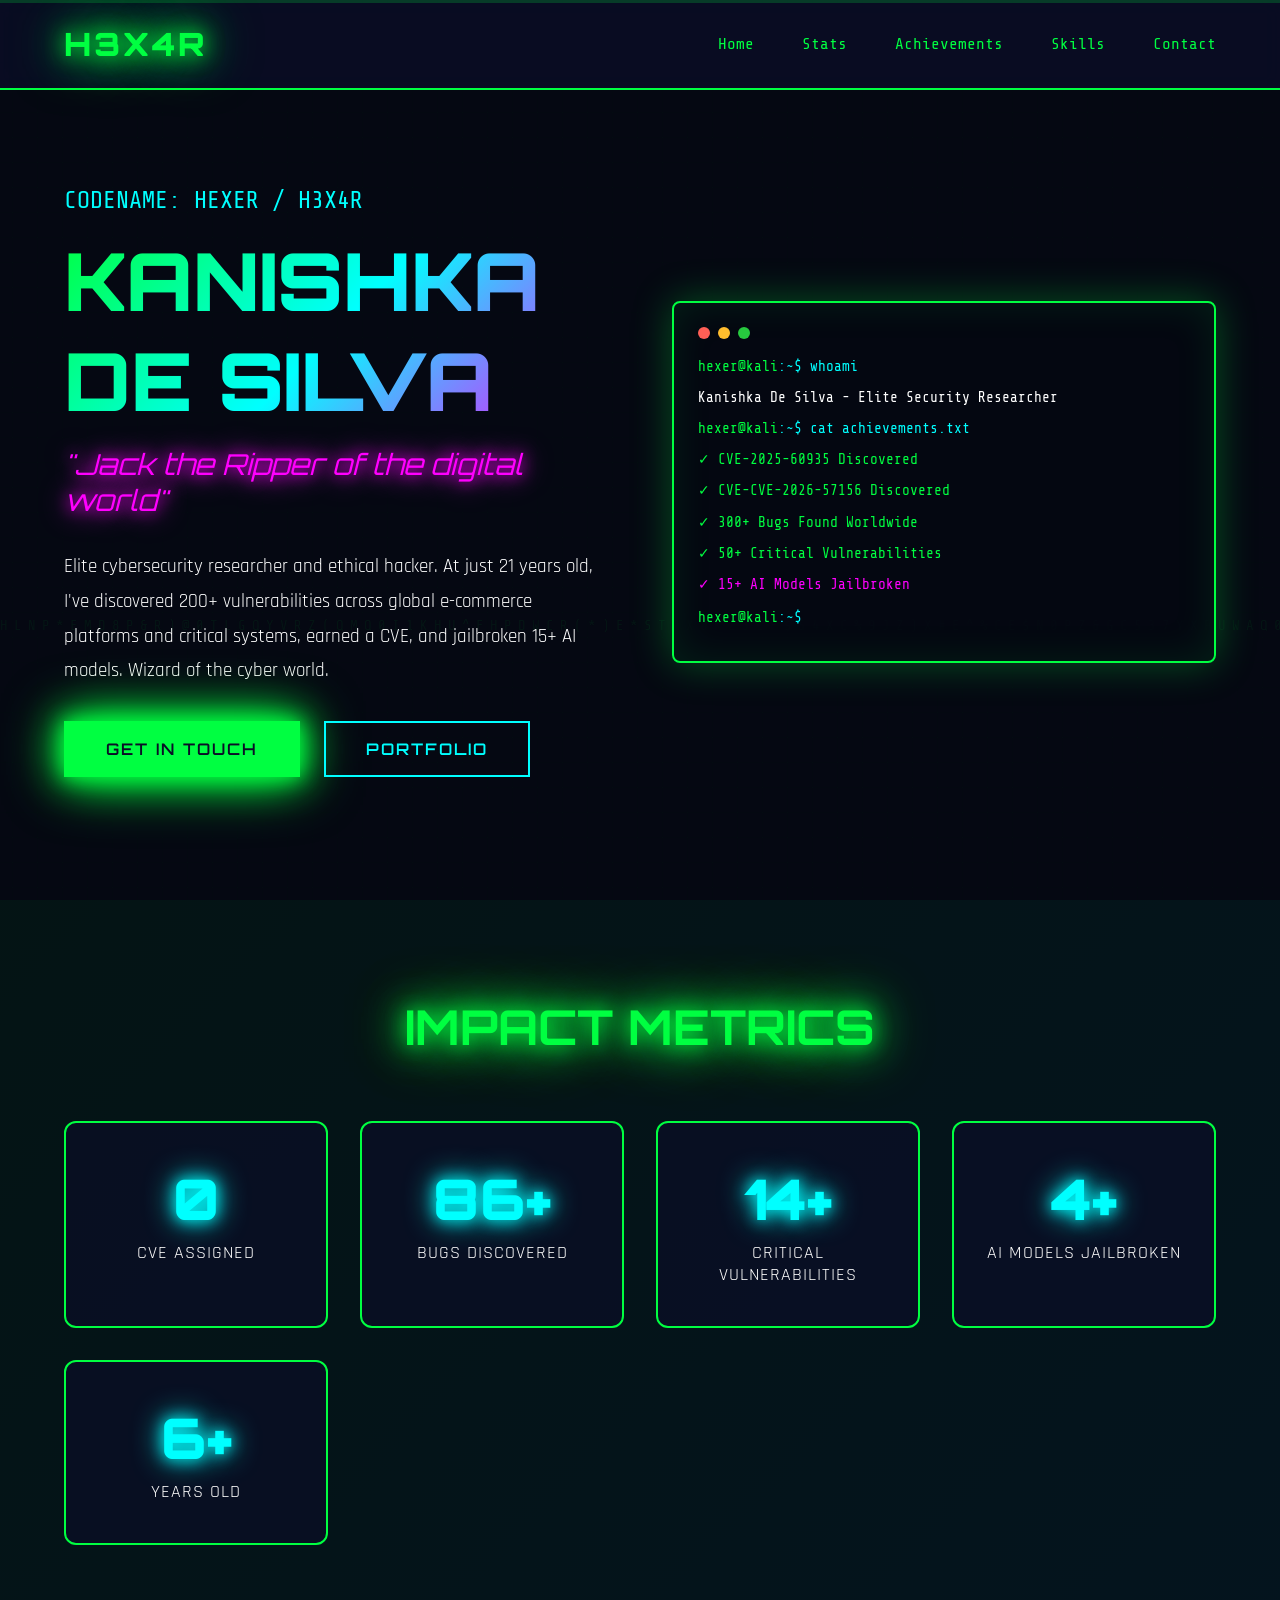
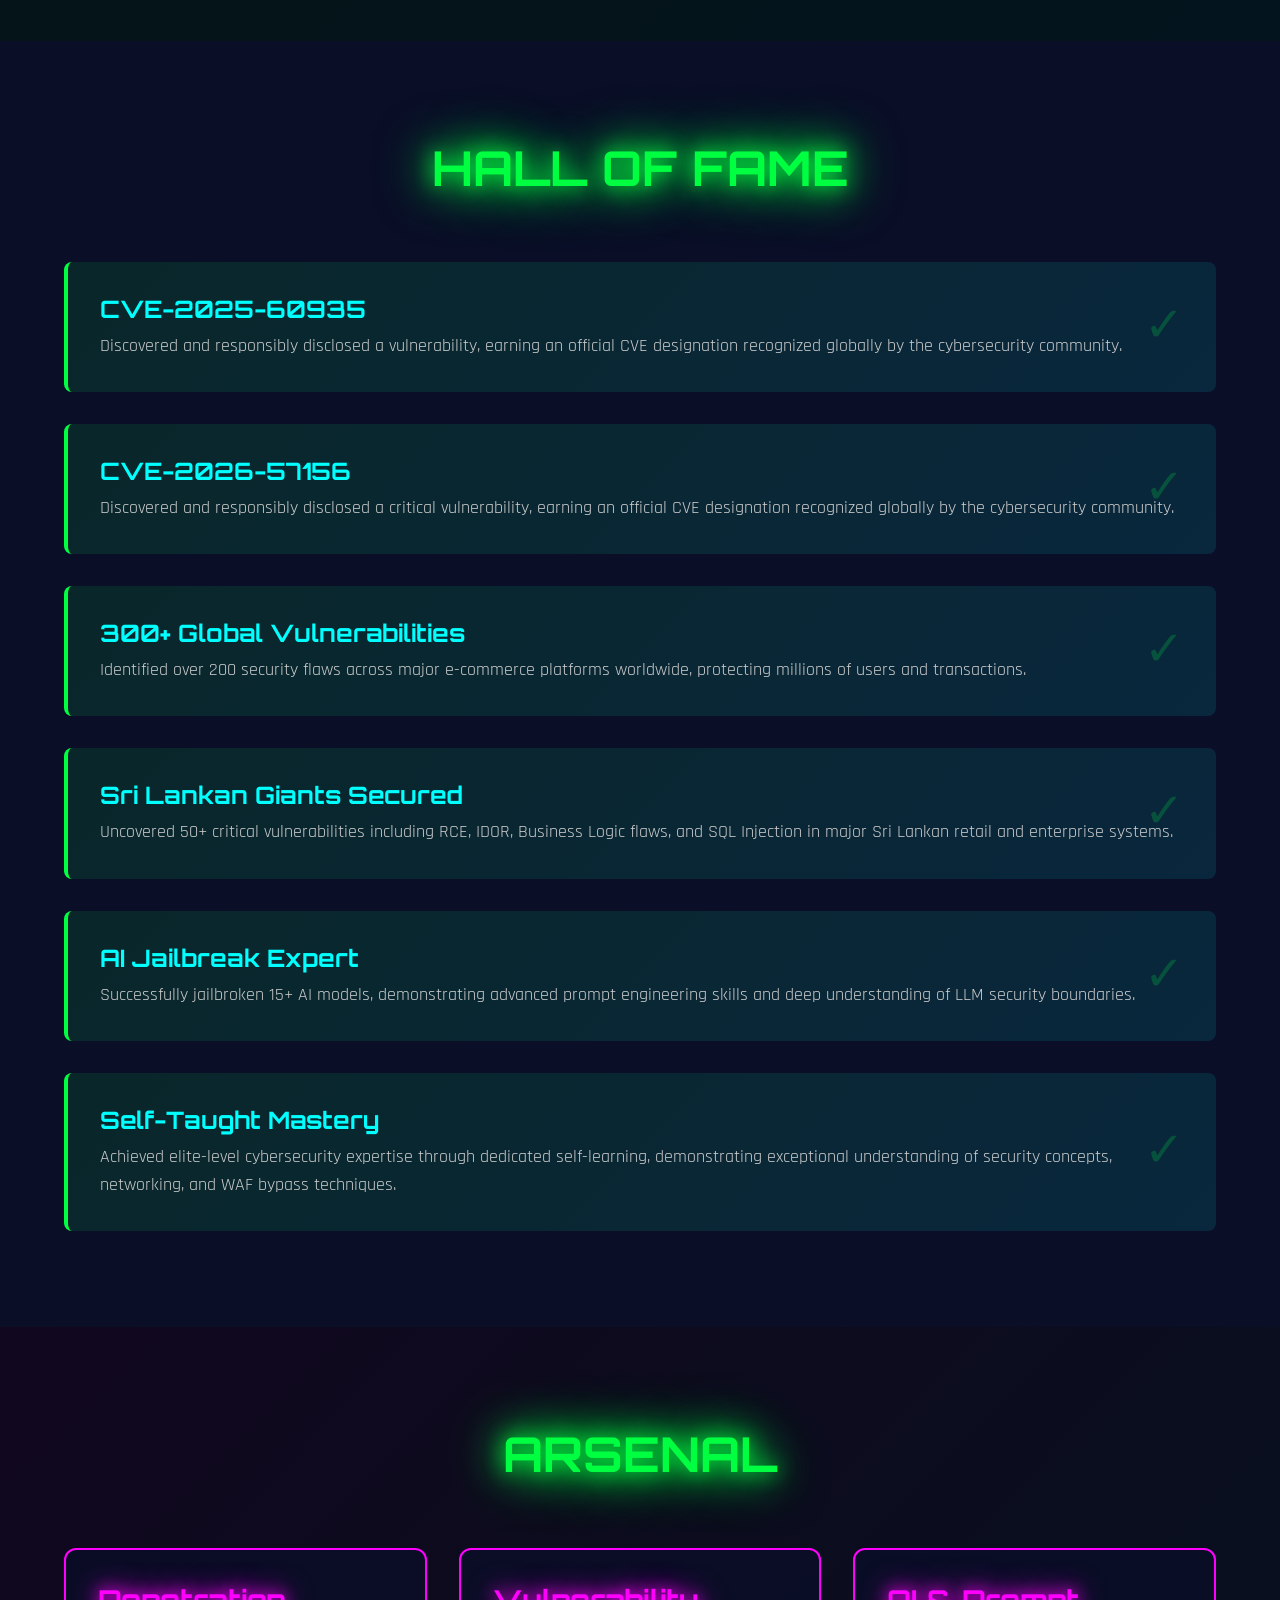
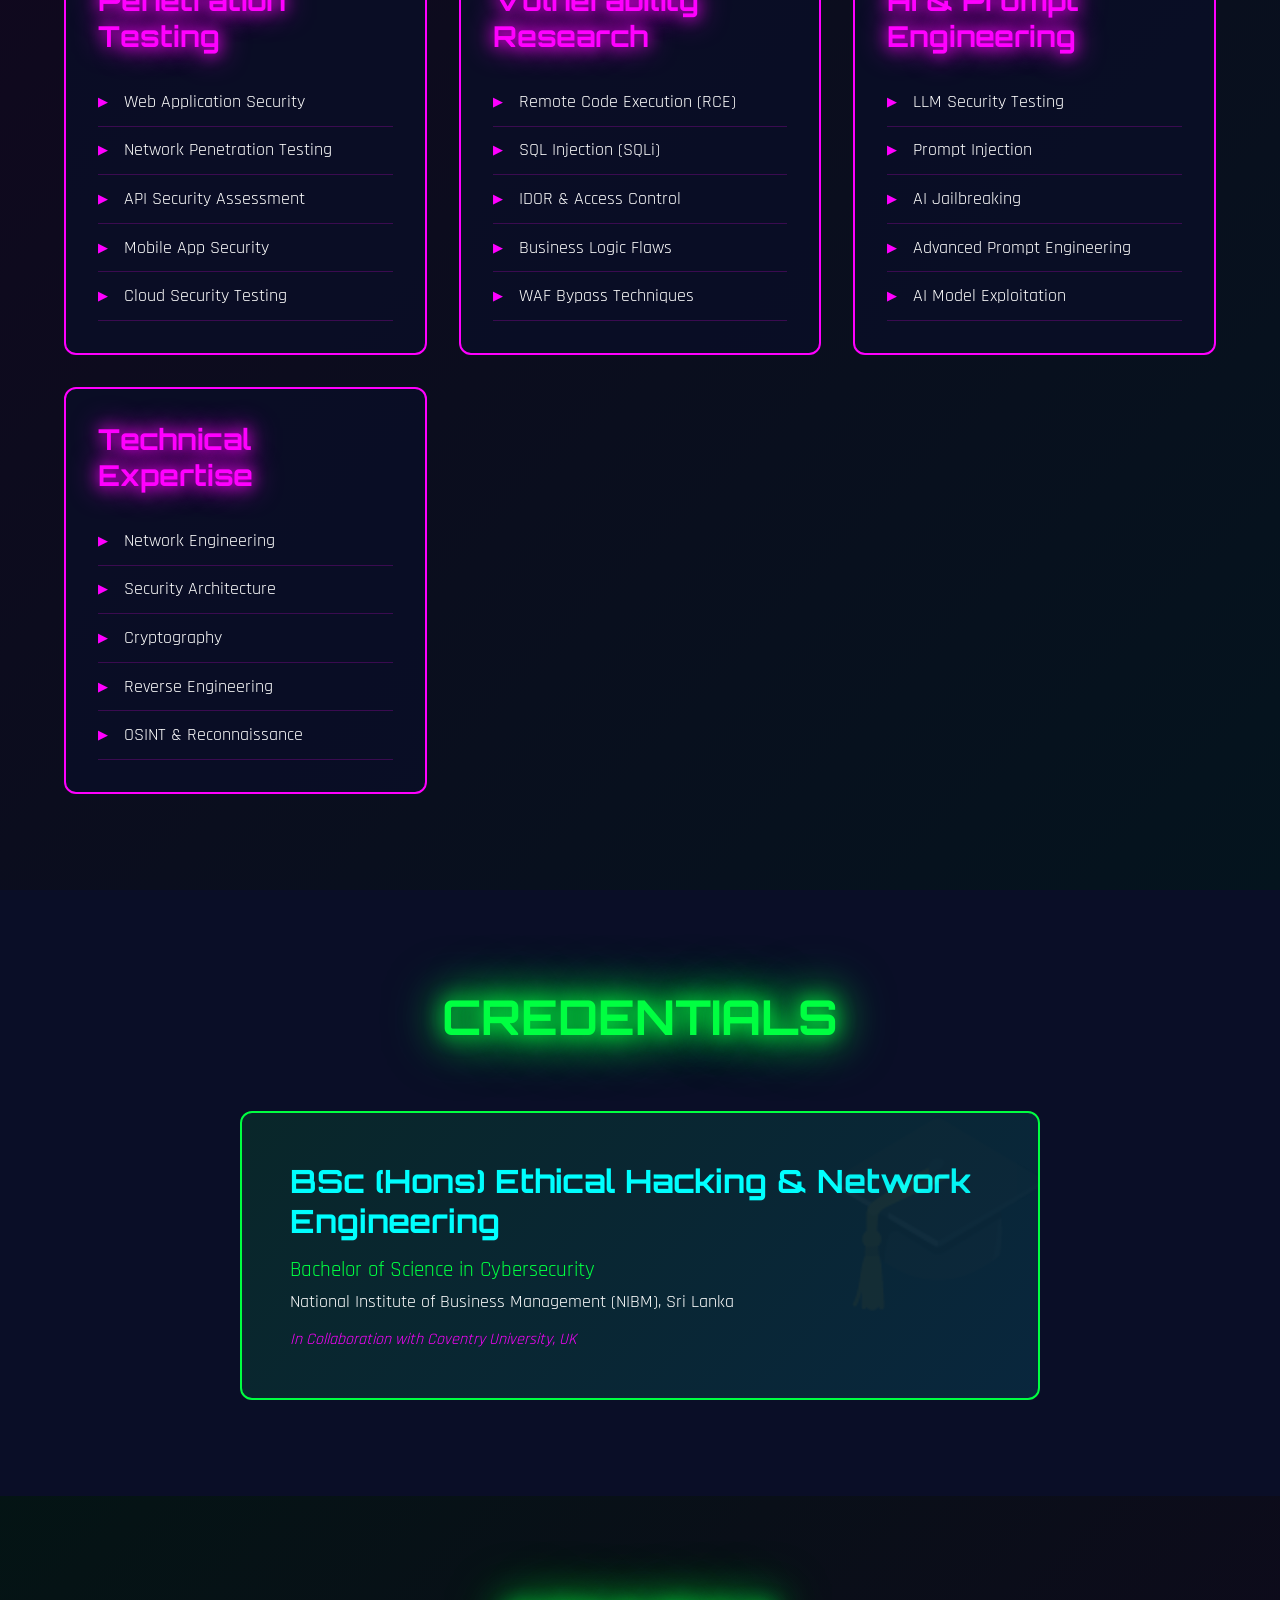
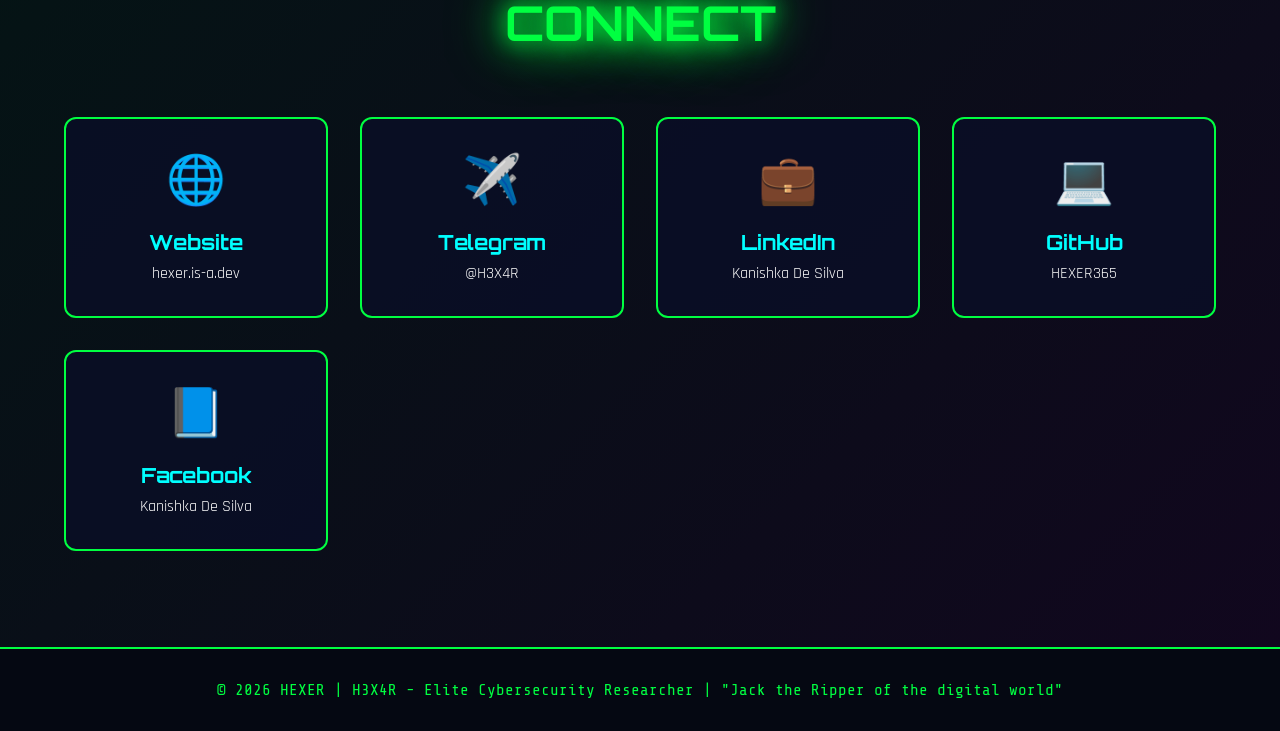
==== commit 4825f9da: "Update index.html" ====
--- a/index.html
+++ b/index.html
@@ -847,8 +847,9 @@
                         <div class="terminal-line"><span class="output">Kanishka De Silva - Elite Security Researcher</span></div>
                         <div class="terminal-line"><span class="prompt">hexer@kali</span><span class="command">:~$ cat achievements.txt</span></div>
                         <div class="terminal-line"><span class="success">✓ CVE-2025-60935 Discovered</span></div>
-                        <div class="terminal-line"><span class="success">✓ 200+ Bugs Found Worldwide</span></div>
-                        <div class="terminal-line"><span class="success">✓ 20+ Critical Vulnerabilities</span></div>
+                        <div class="terminal-line"><span class="success">✓ CVE-CVE-2026-57156 Discovered</span></div>
+                        <div class="terminal-line"><span class="success">✓ 300+ Bugs Found Worldwide</span></div>
+                        <div class="terminal-line"><span class="success">✓ 50+ Critical Vulnerabilities</span></div>
                         <div class="terminal-line"><span class="warning">✓ 15+ AI Models Jailbroken</span></div>
                         <div class="terminal-line"><span class="prompt">hexer@kali</span><span class="command">:~$ </span><span class="cursor"></span></div>
                     </div>
@@ -863,15 +864,15 @@
             <h2 class="section-title">IMPACT METRICS</h2>
             <div class="stats-grid">
                 <div class="stat-card">
-                    <div class="stat-number" data-target="1">0</div>
+                    <div class="stat-number" data-target="2">0</div>
                     <div class="stat-label">CVE Assigned</div>
                 </div>
                 <div class="stat-card">
-                    <div class="stat-number" data-target="200">0</div>
+                    <div class="stat-number" data-target="300">0</div>
                     <div class="stat-label">Bugs Discovered</div>
                 </div>
                 <div class="stat-card">
-                    <div class="stat-number" data-target="20">0</div>
+                    <div class="stat-number" data-target="50">0</div>
                     <div class="stat-label">Critical Vulnerabilities</div>
                 </div>
                 <div class="stat-card">
@@ -879,7 +880,7 @@
                     <div class="stat-label">AI Models Jailbroken</div>
                 </div>
                 <div class="stat-card">
-                    <div class="stat-number" data-target="21">0</div>
+                    <div class="stat-number" data-target="22">0</div>
                     <div class="stat-label">Years Old</div>
                 </div>
             </div>
@@ -893,15 +894,19 @@
             <div class="achievements-grid">
                 <div class="achievement-card">
                     <h3 class="achievement-title">CVE-2025-60935</h3>
+                    <p class="achievement-desc">Discovered and responsibly disclosed a  vulnerability, earning an official CVE designation recognized globally by the cybersecurity community.</p>
+                </div>
+                <div class="achievement-card">
+                    <h3 class="achievement-title">CVE-2026-57156</h3>
                     <p class="achievement-desc">Discovered and responsibly disclosed a critical vulnerability, earning an official CVE designation recognized globally by the cybersecurity community.</p>
                 </div>
                 <div class="achievement-card">
-                    <h3 class="achievement-title">200+ Global Vulnerabilities</h3>
+                    <h3 class="achievement-title">300+ Global Vulnerabilities</h3>
                     <p class="achievement-desc">Identified over 200 security flaws across major e-commerce platforms worldwide, protecting millions of users and transactions.</p>
                 </div>
                 <div class="achievement-card">
                     <h3 class="achievement-title">Sri Lankan Giants Secured</h3>
-                    <p class="achievement-desc">Uncovered 20+ critical vulnerabilities including RCE, IDOR, Business Logic flaws, and SQL Injection in major Sri Lankan retail and enterprise systems.</p>
+                    <p class="achievement-desc">Uncovered 50+ critical vulnerabilities including RCE, IDOR, Business Logic flaws, and SQL Injection in major Sri Lankan retail and enterprise systems.</p>
                 </div>
                 <div class="achievement-card">
                     <h3 class="achievement-title">AI Jailbreak Expert</h3>
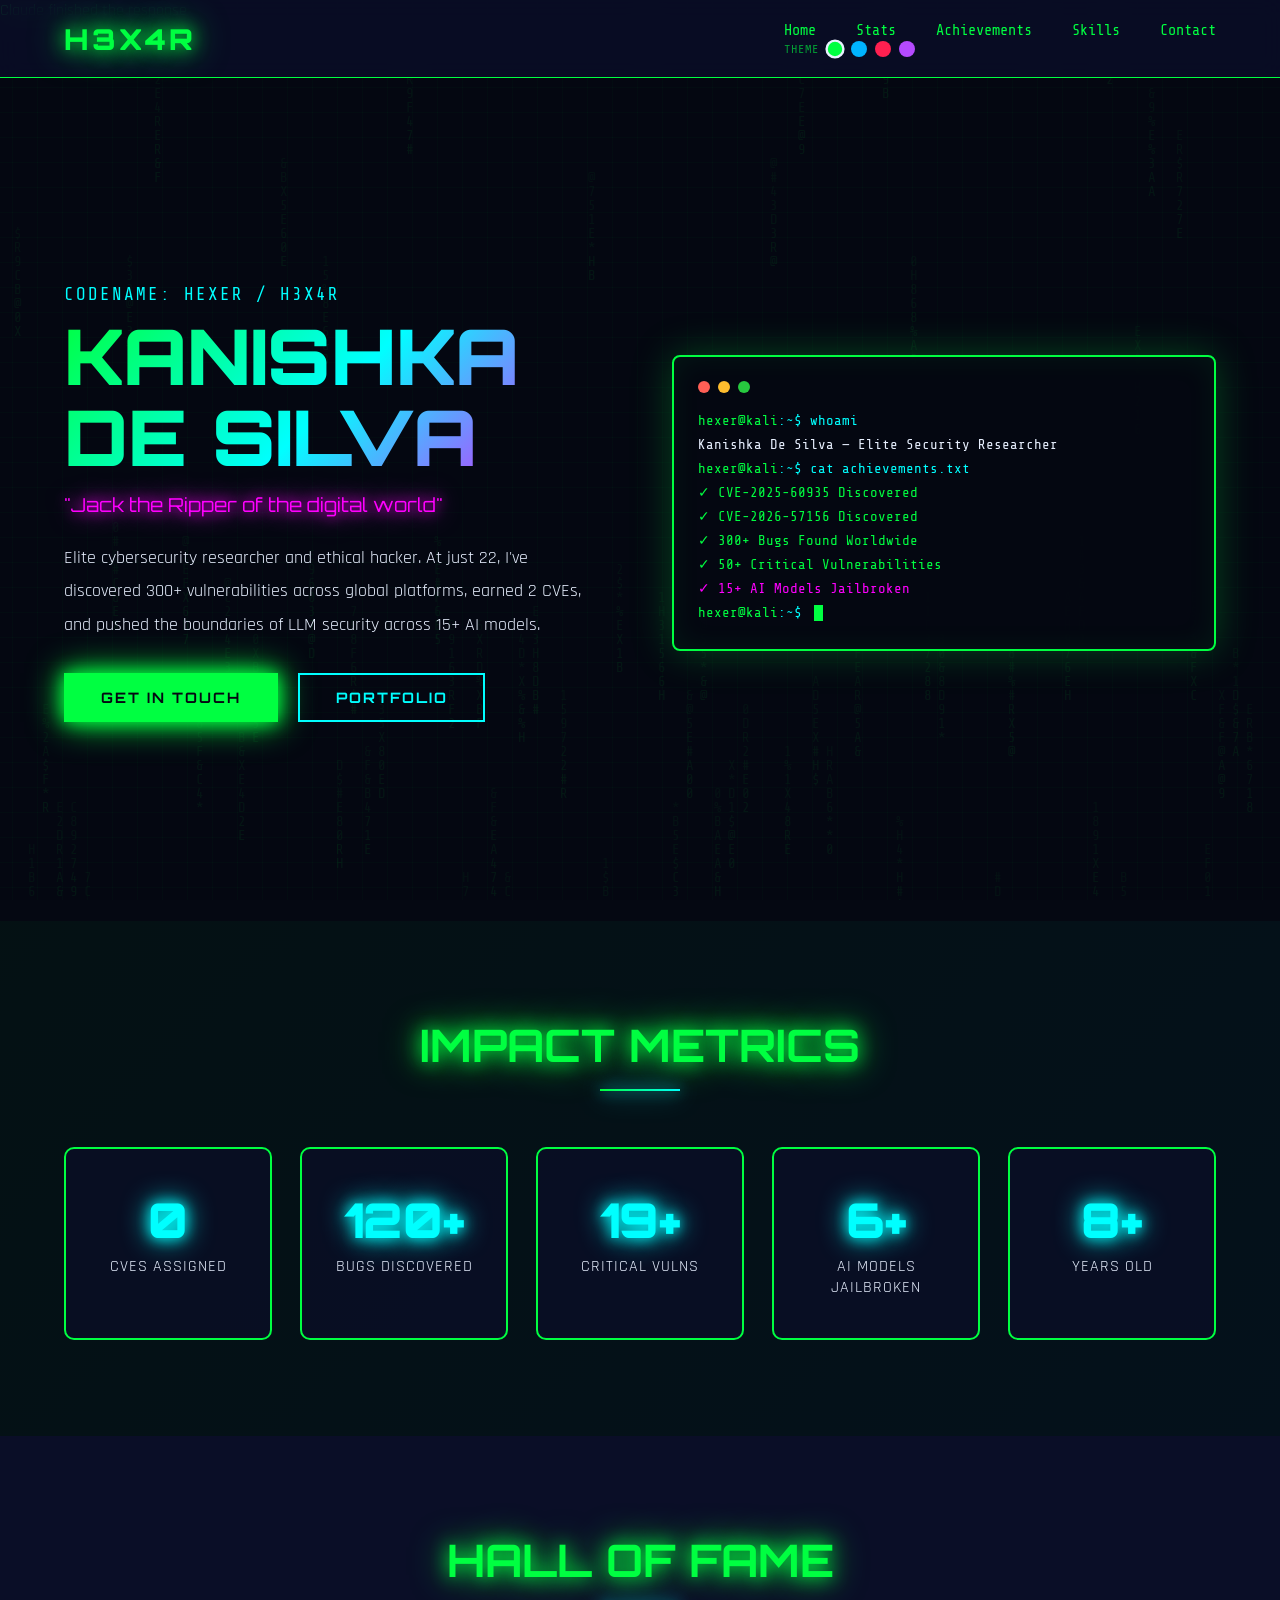
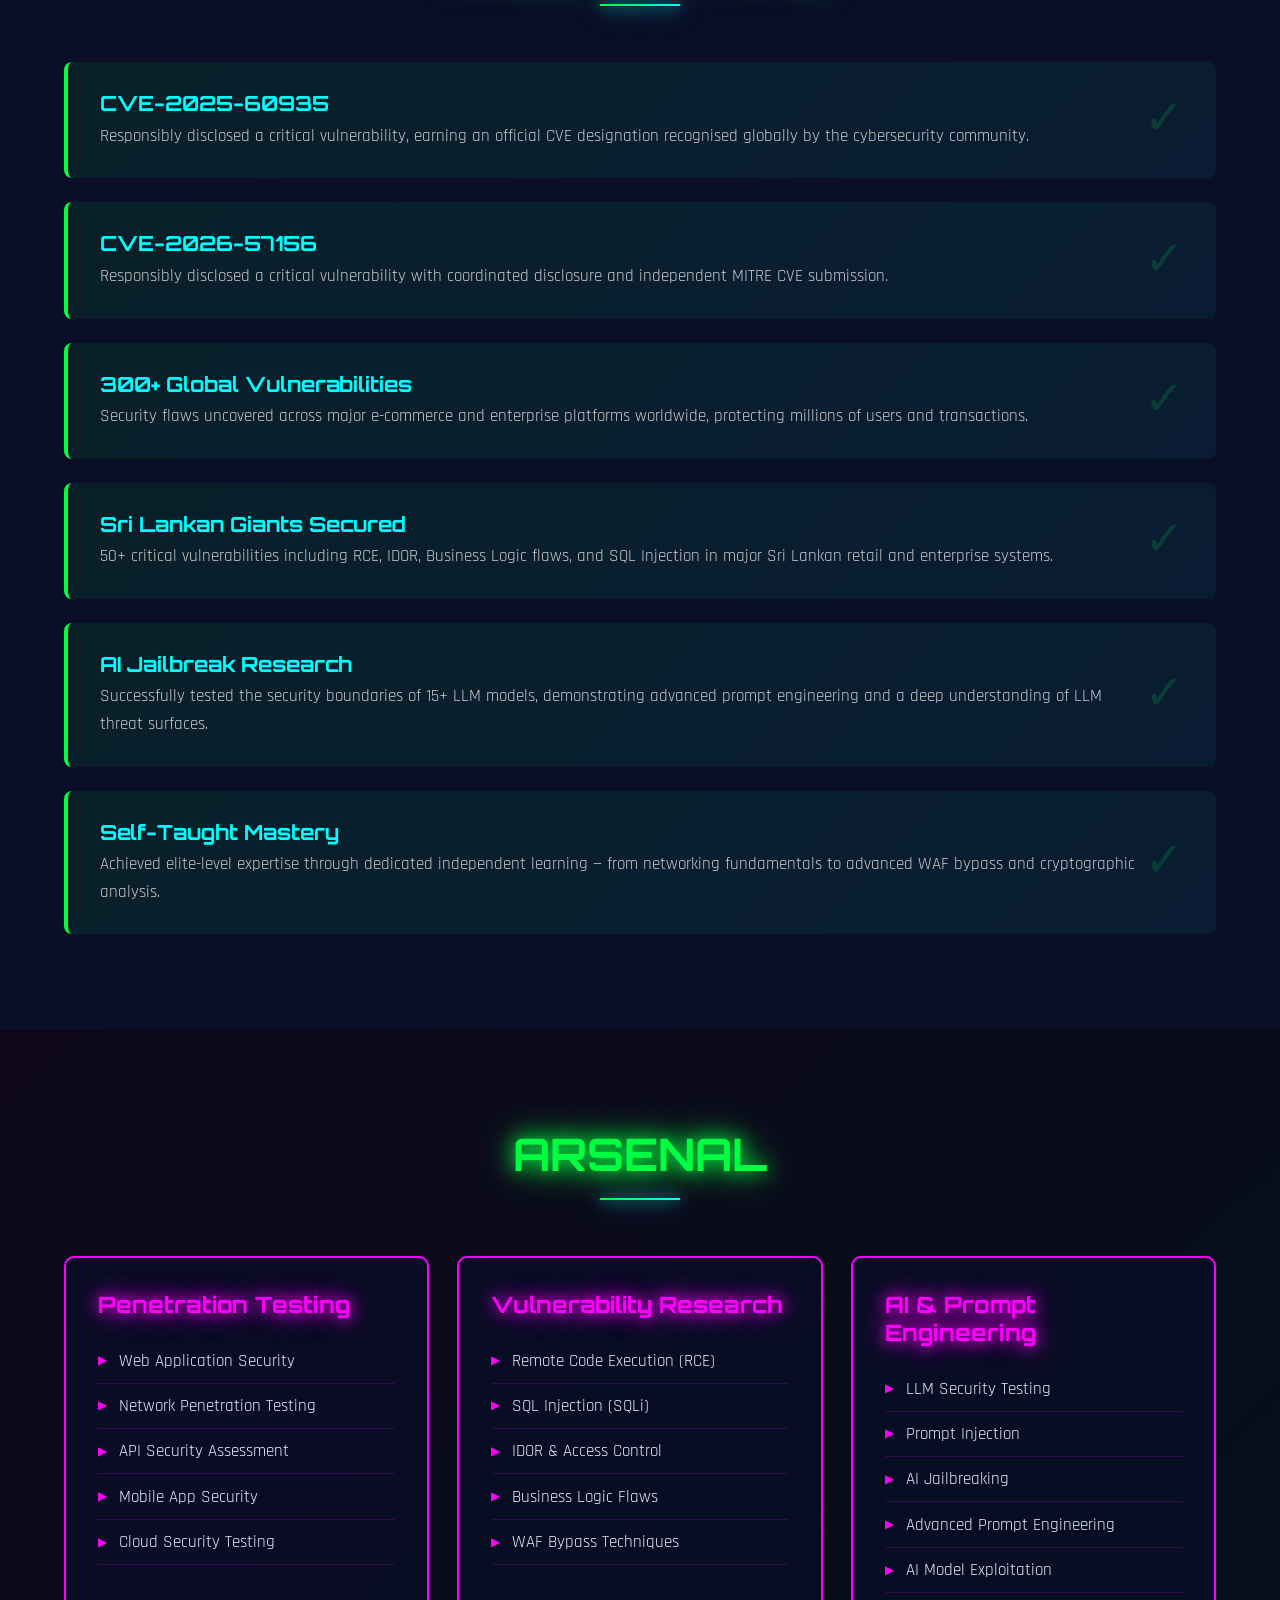
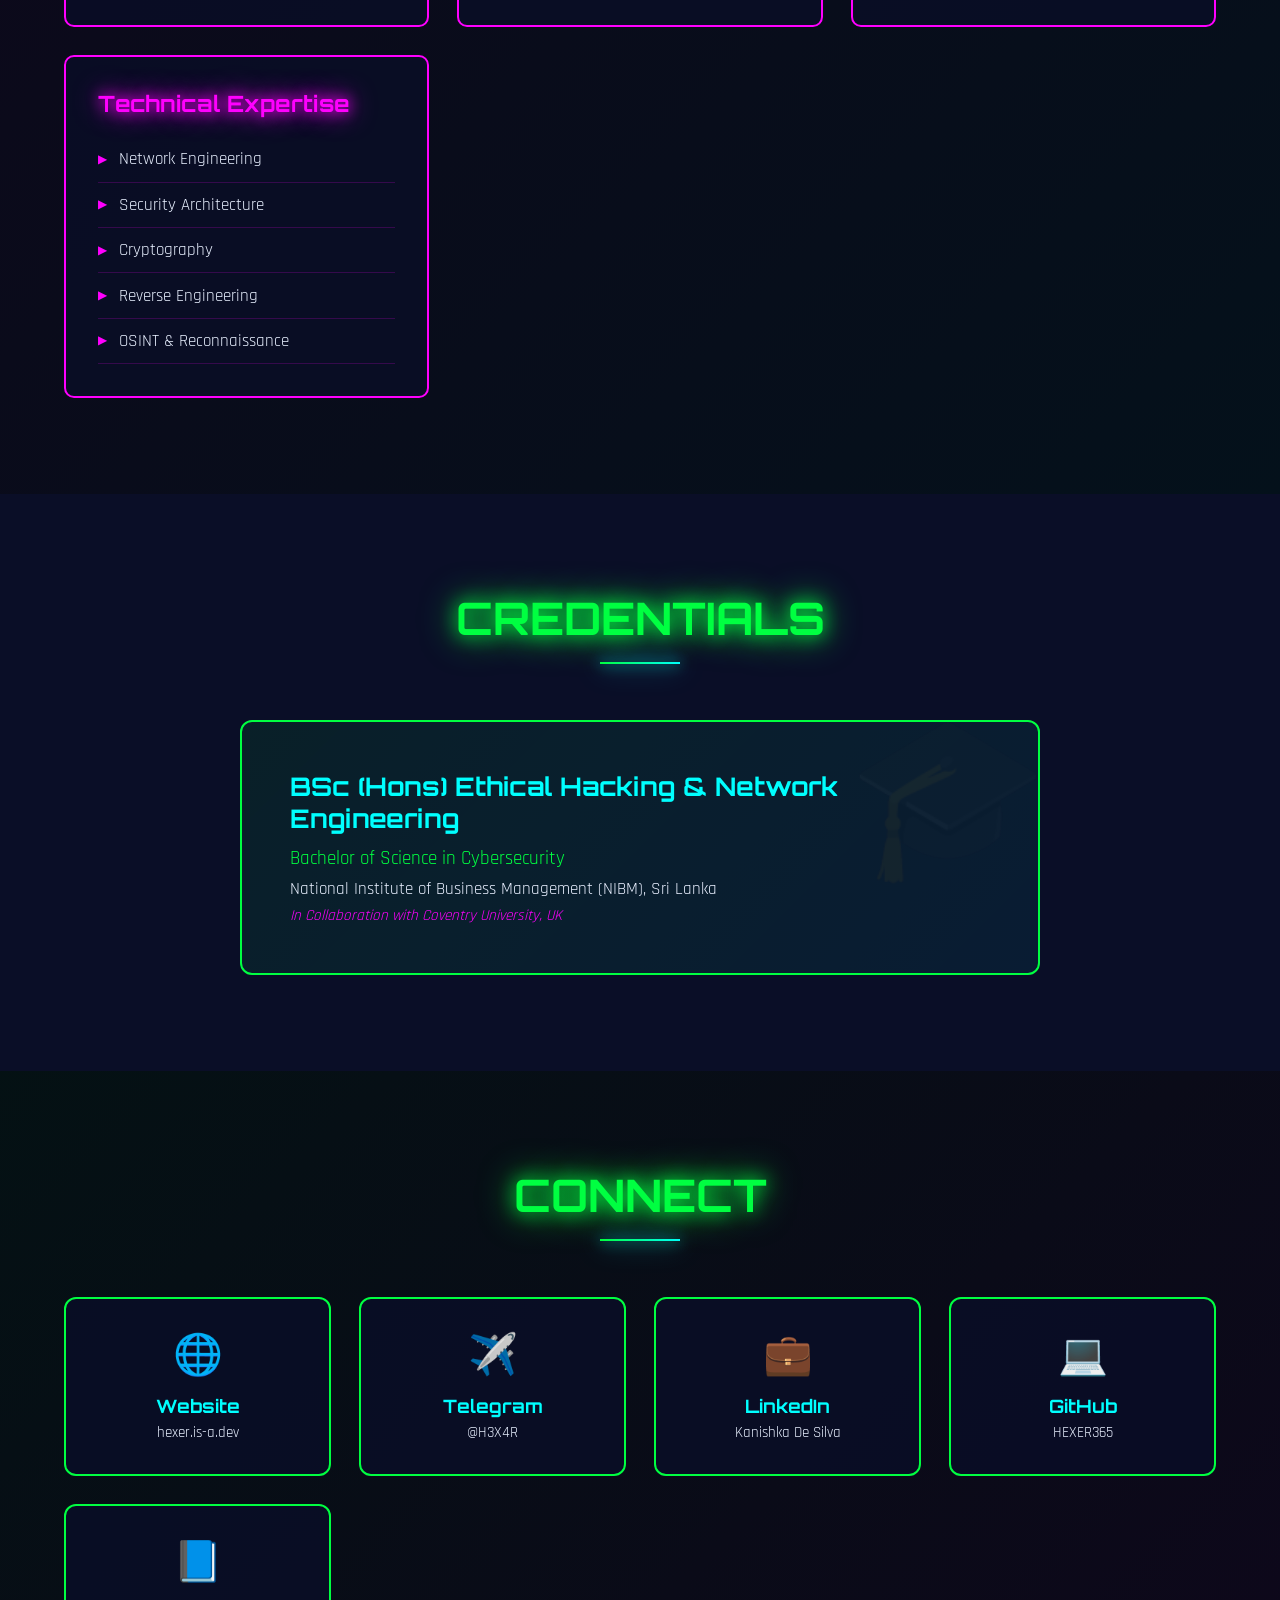
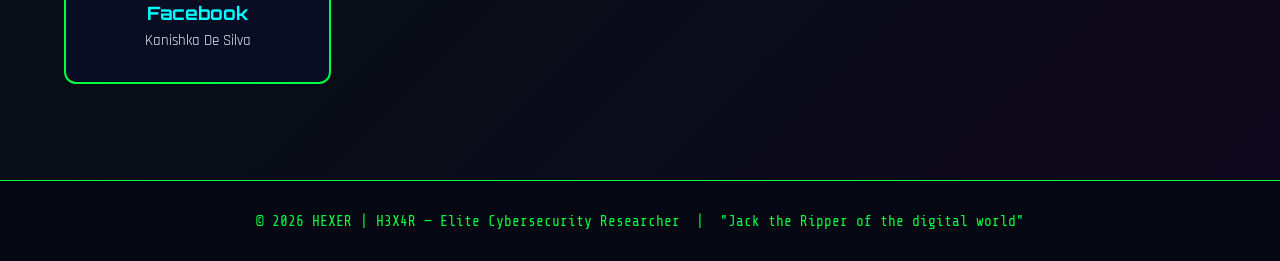
==== commit a7d61e5e: "Update print statement from 'Hello' to 'Goodbye'" ====
--- a/index.html
+++ b/index.html
@@ -1,1206 +1,909 @@
+
+Claude finished the response
+
+<!DOCTYPE html> <html lang="en"> <head> <meta charset="UTF-8"> <meta name="viewport" content="width=device-width, initial-scale=1.0"> <title>HEXER | H3X4R - Elite Cybersecurity Researcher</title> <link rel="preconnect" href="https://fonts.googleapis.com"> <link rel="precon
+
+pasted
+
+
+// DOM Content Loaded document.addEventListener('DOMContentLoaded', function() { // Initialize all functionality initNavigation(); initTypingAnimation(); initScrollAnimations(); initSkillBars(); initMatrixBackground(); initGlitchEffect(); initParallaxEffect()
+
+pasted
+
+debug and make it perfect ui changes and colour changers
+
+11:33 AM
+
+Reading frontend design skill
+Reading frontend design skill
+Let me analyze both files thoroughly first.
+
+
+Check the uploads directory for any additional files
+Check the uploads directory for any additional files
+Good — the two files are in context. Let me now build the improved version. I'll merge the HTML and JS into one polished file, fix all bugs, and add a colour scheme switcher.
+
+
+HEXER portfolio — debugged, polished, with theme switcher
+HEXER portfolio — debugged, polished, with theme switcher
+
+HEXER portfolio — debugged, polished, with theme switcher
+hexer-portfolio.html
+Done
+
+You are out of free messages until 3:50 PM
+
+
+
+
+Claude is AI and can make mistakes. Please double-check responses.
+
+
+Hexer portfolio · HTML
 <!DOCTYPE html>
-<html lang="en">
+<html lang="en" data-theme="green">
 <head>
-    <meta charset="UTF-8">
-    <meta name="viewport" content="width=device-width, initial-scale=1.0">
-    <title>HEXER | H3X4R - Elite Cybersecurity Researcher</title>
-    <link rel="preconnect" href="https://fonts.googleapis.com">
-    <link rel="preconnect" href="https://fonts.gstatic.com" crossorigin>
-    <link href="https://fonts.googleapis.com/css2?family=Orbitron:wght@400;500;600;700;900&family=Share+Tech+Mono&family=Rajdhani:wght@300;400;500;600;700&display=swap" rel="stylesheet">
-    <style>
-        :root {
-            --primary: #00ff41;
-            --secondary: #0ff;
-            --accent: #ff00ff;
-            --dark: #0a0e27;
-            --darker: #050812;
-            --light: #00ff4180;
-            --glow: 0 0 20px var(--primary), 0 0 40px var(--primary), 0 0 60px var(--primary);
-            --glow-secondary: 0 0 15px var(--secondary), 0 0 30px var(--secondary);
-            --glow-accent: 0 0 15px var(--accent), 0 0 30px var(--accent);
-        }
-
-        * {
-            margin: 0;
-            padding: 0;
-            box-sizing: border-box;
-        }
-
-        body {
-            font-family: 'Rajdhani', sans-serif;
-            background: var(--darker);
-            color: var(--primary);
-            overflow-x: hidden;
-            position: relative;
-        }
-
-        /* Animated Background */
-        .matrix-bg {
-            position: fixed;
-            top: 0;
-            left: 0;
-            width: 100%;
-            height: 100%;
-            z-index: -1;
-            opacity: 0.05;
-            pointer-events: none;
-        }
-
-        canvas {
-            display: block;
-        }
-
-        /* Cyber Grid */
-        .cyber-grid {
-            position: fixed;
-            top: 0;
-            left: 0;
-            width: 100%;
-            height: 100%;
-            background: 
-                linear-gradient(0deg, transparent 24%, rgba(0, 255, 65, 0.03) 25%, rgba(0, 255, 65, 0.03) 26%, transparent 27%, transparent 74%, rgba(0, 255, 65, 0.03) 75%, rgba(0, 255, 65, 0.03) 76%, transparent 77%, transparent),
-                linear-gradient(90deg, transparent 24%, rgba(0, 255, 65, 0.03) 25%, rgba(0, 255, 65, 0.03) 26%, transparent 27%, transparent 74%, rgba(0, 255, 65, 0.03) 75%, rgba(0, 255, 65, 0.03) 76%, transparent 77%, transparent);
-            background-size: 50px 50px;
-            z-index: -1;
-            opacity: 0.3;
-        }
-
-        /* Header */
-        header {
-            position: fixed;
-            top: 0;
-            width: 100%;
-            padding: 1.5rem 5%;
-            background: rgba(10, 14, 39, 0.8);
-            backdrop-filter: blur(10px);
-            border-bottom: 2px solid var(--primary);
-            z-index: 1000;
-            animation: slideDown 0.8s ease-out;
-        }
-
-        @keyframes slideDown {
-            from {
-                transform: translateY(-100%);
-                opacity: 0;
-            }
-            to {
-                transform: translateY(0);
-                opacity: 1;
-            }
-        }
-
-        nav {
-            display: flex;
-            justify-content: space-between;
-            align-items: center;
-            max-width: 1400px;
-            margin: 0 auto;
-        }
-
-        .logo {
-            font-family: 'Orbitron', sans-serif;
-            font-size: 2rem;
-            font-weight: 900;
-            color: var(--primary);
-            text-shadow: var(--glow);
-            letter-spacing: 3px;
-            animation: glitchLogo 3s infinite;
-        }
-
-        @keyframes glitchLogo {
-            0%, 90%, 100% {
-                transform: skew(0deg);
-                text-shadow: var(--glow);
-            }
-            92% {
-                transform: skew(-2deg);
-                text-shadow: -2px 0 var(--accent), 2px 0 var(--secondary);
-            }
-            94% {
-                transform: skew(2deg);
-                text-shadow: 2px 0 var(--accent), -2px 0 var(--secondary);
-            }
-        }
-
-        .nav-links {
-            display: flex;
-            gap: 3rem;
-            list-style: none;
-        }
-
-        .nav-links a {
-            font-family: 'Share Tech Mono', monospace;
-            color: var(--primary);
-            text-decoration: none;
-            font-size: 1rem;
-            font-weight: 500;
-            transition: all 0.3s ease;
-            position: relative;
-            padding: 0.5rem 0;
-        }
-
-        .nav-links a::before {
-            content: '>';
-            position: absolute;
-            left: -1.2rem;
-            opacity: 0;
-            transition: all 0.3s ease;
-        }
-
-        .nav-links a:hover {
-            color: var(--secondary);
-            text-shadow: var(--glow-secondary);
-            transform: translateX(5px);
-        }
-
-        .nav-links a:hover::before {
-            opacity: 1;
-            left: -1rem;
-        }
-
-        /* Hero Section */
-        .hero {
-            min-height: 100vh;
-            display: flex;
-            align-items: center;
-            justify-content: center;
-            position: relative;
-            padding: 8rem 5% 4rem;
-            overflow: hidden;
-        }
-
-        .hero-content {
-            max-width: 1400px;
-            width: 100%;
-            display: grid;
-            grid-template-columns: 1fr 1fr;
-            gap: 4rem;
-            align-items: center;
-        }
-
-        .hero-text h1 {
-            font-family: 'Orbitron', sans-serif;
-            font-size: 5rem;
-            font-weight: 900;
-            margin-bottom: 1rem;
-            background: linear-gradient(135deg, var(--primary), var(--secondary), var(--accent));
-            -webkit-background-clip: text;
-            -webkit-text-fill-color: transparent;
-            background-clip: text;
-            animation: fadeInUp 1s ease-out 0.2s both;
-        }
-
-        @keyframes fadeInUp {
-            from {
-                opacity: 0;
-                transform: translateY(30px);
-            }
-            to {
-                opacity: 1;
-                transform: translateY(0);
-            }
-        }
-
-        .codename {
-            font-family: 'Share Tech Mono', monospace;
-            font-size: 1.5rem;
-            color: var(--secondary);
-            margin-bottom: 1rem;
-            animation: fadeInUp 1s ease-out 0.4s both;
-        }
-
-        .motto {
-            font-family: 'Orbitron', sans-serif;
-            font-size: 1.8rem;
-            color: var(--accent);
-            font-style: italic;
-            margin-bottom: 2rem;
-            text-shadow: var(--glow-accent);
-            animation: fadeInUp 1s ease-out 0.6s both;
-        }
-
-        .hero-description {
-            font-size: 1.2rem;
-            line-height: 1.8;
-            color: #fff;
-            margin-bottom: 2rem;
-            animation: fadeInUp 1s ease-out 0.8s both;
-        }
-
-        .cta-buttons {
-            display: flex;
-            gap: 1.5rem;
-            animation: fadeInUp 1s ease-out 1s both;
-        }
-
-        .btn {
-            padding: 1rem 2.5rem;
-            font-family: 'Orbitron', sans-serif;
-            font-size: 1rem;
-            font-weight: 600;
-            text-decoration: none;
-            border: 2px solid;
-            cursor: pointer;
-            transition: all 0.3s ease;
-            position: relative;
-            overflow: hidden;
-            text-transform: uppercase;
-            letter-spacing: 2px;
-        }
-
-        .btn-primary {
-            color: var(--dark);
-            background: var(--primary);
-            border-color: var(--primary);
-            box-shadow: var(--glow);
-        }
-
-        .btn-primary:hover {
-            background: transparent;
-            color: var(--primary);
-            transform: translateY(-3px);
-            box-shadow: 0 0 30px var(--primary), 0 0 60px var(--primary), 0 0 90px var(--primary);
-        }
-
-        .btn-secondary {
-            color: var(--secondary);
-            background: transparent;
-            border-color: var(--secondary);
-        }
-
-        .btn-secondary:hover {
-            background: var(--secondary);
-            color: var(--dark);
-            transform: translateY(-3px);
-            box-shadow: var(--glow-secondary);
-        }
-
-        /* Hero Visual */
-        .hero-visual {
-            position: relative;
-            animation: fadeIn 1s ease-out 1.2s both;
-        }
-
-        @keyframes fadeIn {
-            from { opacity: 0; }
-            to { opacity: 1; }
-        }
-
-        .terminal-window {
-            background: rgba(5, 8, 18, 0.9);
-            border: 2px solid var(--primary);
-            border-radius: 8px;
-            padding: 1.5rem;
-            box-shadow: 0 0 40px rgba(0, 255, 65, 0.3), inset 0 0 40px rgba(0, 255, 65, 0.1);
-            position: relative;
-        }
-
-        .terminal-header {
-            display: flex;
-            gap: 0.5rem;
-            margin-bottom: 1rem;
-        }
-
-        .terminal-btn {
-            width: 12px;
-            height: 12px;
-            border-radius: 50%;
-        }
-
-        .terminal-btn.red { background: #ff5f56; }
-        .terminal-btn.yellow { background: #ffbd2e; }
-        .terminal-btn.green { background: #27c93f; }
-
-        .terminal-content {
-            font-family: 'Share Tech Mono', monospace;
-            font-size: 0.9rem;
-            line-height: 1.6;
-        }
-
-        .terminal-line {
-            margin-bottom: 0.5rem;
-            animation: typewriter 0.05s steps(1) both;
-        }
-
-        .terminal-line:nth-child(1) { animation-delay: 1.4s; }
-        .terminal-line:nth-child(2) { animation-delay: 1.6s; }
-        .terminal-line:nth-child(3) { animation-delay: 1.8s; }
-        .terminal-line:nth-child(4) { animation-delay: 2s; }
-        .terminal-line:nth-child(5) { animation-delay: 2.2s; }
-        .terminal-line:nth-child(6) { animation-delay: 2.4s; }
-        .terminal-line:nth-child(7) { animation-delay: 2.6s; }
-
-        @keyframes typewriter {
-            from {
-                opacity: 0;
-                transform: translateX(-10px);
-            }
-            to {
-                opacity: 1;
-                transform: translateX(0);
-            }
-        }
-
-        .prompt { color: var(--primary); }
-        .command { color: var(--secondary); }
-        .output { color: #fff; }
-        .success { color: var(--primary); }
-        .warning { color: var(--accent); }
-
-        .cursor {
-            display: inline-block;
-            width: 10px;
-            height: 18px;
-            background: var(--primary);
-            margin-left: 5px;
-            animation: blink 1s infinite;
-        }
-
-        @keyframes blink {
-            0%, 50% { opacity: 1; }
-            51%, 100% { opacity: 0; }
-        }
-
-        /* Stats Section */
-        .stats {
-            padding: 6rem 5%;
-            background: linear-gradient(135deg, rgba(0, 255, 65, 0.05), rgba(0, 255, 255, 0.05));
-        }
-
-        .stats-container {
-            max-width: 1400px;
-            margin: 0 auto;
-        }
-
-        .section-title {
-            font-family: 'Orbitron', sans-serif;
-            font-size: 3rem;
-            font-weight: 700;
-            text-align: center;
-            margin-bottom: 4rem;
-            color: var(--primary);
-            text-shadow: var(--glow);
-        }
-
-        .stats-grid {
-            display: grid;
-            grid-template-columns: repeat(auto-fit, minmax(250px, 1fr));
-            gap: 2rem;
-        }
-
-        .stat-card {
-            background: rgba(10, 14, 39, 0.7);
-            border: 2px solid var(--primary);
-            border-radius: 12px;
-            padding: 2.5rem 2rem;
-            text-align: center;
-            position: relative;
-            overflow: hidden;
-            transition: all 0.4s ease;
-        }
-
-        .stat-card::before {
-            content: '';
-            position: absolute;
-            top: -50%;
-            left: -50%;
-            width: 200%;
-            height: 200%;
-            background: linear-gradient(45deg, transparent, var(--primary), transparent);
-            transform: rotate(45deg);
-            opacity: 0;
-            transition: all 0.6s ease;
-        }
-
-        .stat-card:hover::before {
-            opacity: 0.1;
-            animation: shine 1.5s infinite;
-        }
-
-        @keyframes shine {
-            0% { transform: translateX(-100%) translateY(-100%) rotate(45deg); }
-            100% { transform: translateX(100%) translateY(100%) rotate(45deg); }
-        }
-
-        .stat-card:hover {
-            transform: translateY(-10px);
-            box-shadow: 0 0 40px rgba(0, 255, 65, 0.5);
-            border-color: var(--secondary);
-        }
-
-        .stat-number {
-            font-family: 'Orbitron', sans-serif;
-            font-size: 3.5rem;
-            font-weight: 900;
-            color: var(--secondary);
-            margin-bottom: 0.5rem;
-            text-shadow: var(--glow-secondary);
-        }
-
-        .stat-label {
-            font-size: 1.1rem;
-            color: #fff;
-            text-transform: uppercase;
-            letter-spacing: 1px;
-        }
-
-        /* Achievements Section */
-        .achievements {
-            padding: 6rem 5%;
-            background: var(--dark);
-        }
-
-        .achievements-container {
-            max-width: 1400px;
-            margin: 0 auto;
-        }
-
-        .achievements-grid {
-            display: grid;
-            gap: 2rem;
-        }
-
-        .achievement-card {
-            background: linear-gradient(135deg, rgba(0, 255, 65, 0.1), rgba(0, 255, 255, 0.1));
-            border-left: 4px solid var(--primary);
-            padding: 2rem;
-            border-radius: 8px;
-            transition: all 0.4s ease;
-            position: relative;
-        }
-
-        .achievement-card::after {
-            content: '✓';
-            position: absolute;
-            right: 2rem;
-            top: 50%;
-            transform: translateY(-50%);
-            font-size: 3rem;
-            color: var(--primary);
-            opacity: 0.2;
-            transition: all 0.4s ease;
-        }
-
-        .achievement-card:hover {
-            transform: translateX(10px);
-            background: linear-gradient(135deg, rgba(0, 255, 65, 0.15), rgba(0, 255, 255, 0.15));
-            box-shadow: -10px 0 30px rgba(0, 255, 65, 0.3);
-        }
-
-        .achievement-card:hover::after {
-            opacity: 0.5;
-            transform: translateY(-50%) scale(1.2);
-        }
-
-        .achievement-title {
-            font-family: 'Orbitron', sans-serif;
-            font-size: 1.5rem;
-            color: var(--secondary);
-            margin-bottom: 0.5rem;
-        }
-
-        .achievement-desc {
-            font-size: 1.1rem;
-            color: #ccc;
-            line-height: 1.6;
-        }
-
-        /* Skills Section */
-        .skills {
-            padding: 6rem 5%;
-            background: linear-gradient(135deg, rgba(255, 0, 255, 0.05), rgba(0, 255, 255, 0.05));
-        }
-
-        .skills-container {
-            max-width: 1400px;
-            margin: 0 auto;
-        }
-
-        .skills-grid {
-            display: grid;
-            grid-template-columns: repeat(auto-fit, minmax(300px, 1fr));
-            gap: 2rem;
-        }
-
-        .skill-category {
-            background: rgba(10, 14, 39, 0.8);
-            border: 2px solid var(--accent);
-            border-radius: 12px;
-            padding: 2rem;
-            transition: all 0.4s ease;
-        }
-
-        .skill-category:hover {
-            transform: scale(1.05);
-            box-shadow: 0 0 40px rgba(255, 0, 255, 0.4);
-        }
-
-        .skill-category h3 {
-            font-family: 'Orbitron', sans-serif;
-            font-size: 1.8rem;
-            color: var(--accent);
-            margin-bottom: 1.5rem;
-            text-shadow: var(--glow-accent);
-        }
-
-        .skill-list {
-            list-style: none;
-        }
-
-        .skill-item {
-            padding: 0.8rem 0;
-            border-bottom: 1px solid rgba(255, 0, 255, 0.2);
-            color: #fff;
-            font-size: 1.1rem;
-            display: flex;
-            align-items: center;
-            gap: 1rem;
-            transition: all 0.3s ease;
-        }
-
-        .skill-item::before {
-            content: '▶';
-            color: var(--accent);
-            font-size: 0.8rem;
-        }
-
-        .skill-item:hover {
-            padding-left: 1rem;
-            color: var(--accent);
-        }
-
-        /* Education Section */
-        .education {
-            padding: 6rem 5%;
-            background: var(--dark);
-        }
-
-        .education-container {
-            max-width: 1400px;
-            margin: 0 auto;
-        }
-
-        .education-card {
-            background: linear-gradient(135deg, rgba(0, 255, 65, 0.1), rgba(0, 255, 255, 0.1));
-            border: 2px solid var(--primary);
-            border-radius: 12px;
-            padding: 3rem;
-            max-width: 800px;
-            margin: 0 auto;
-            position: relative;
-            overflow: hidden;
-        }
-
-        .education-card::before {
-            content: '🎓';
-            position: absolute;
-            right: -20px;
-            top: -20px;
-            font-size: 12rem;
-            opacity: 0.05;
-        }
-
-        .education-card h3 {
-            font-family: 'Orbitron', sans-serif;
-            font-size: 2rem;
-            color: var(--secondary);
-            margin-bottom: 1rem;
-        }
-
-        .education-card .degree {
-            font-size: 1.3rem;
-            color: var(--primary);
-            margin-bottom: 0.5rem;
-        }
-
-        .education-card .institution {
-            font-size: 1.1rem;
-            color: #fff;
-            margin-bottom: 1rem;
-        }
-
-        .education-card .collaboration {
-            font-size: 1rem;
-            color: var(--accent);
-            font-style: italic;
-        }
-
-        /* Contact Section */
-        .contact {
-            padding: 6rem 5%;
-            background: linear-gradient(135deg, rgba(0, 255, 65, 0.05), rgba(255, 0, 255, 0.05));
-        }
-
-        .contact-container {
-            max-width: 1400px;
-            margin: 0 auto;
-            text-align: center;
-        }
-
-        .contact-grid {
-            display: grid;
-            grid-template-columns: repeat(auto-fit, minmax(250px, 1fr));
-            gap: 2rem;
-            margin-top: 3rem;
-        }
-
-        .contact-card {
-            background: rgba(10, 14, 39, 0.8);
-            border: 2px solid var(--primary);
-            border-radius: 12px;
-            padding: 2rem;
-            transition: all 0.4s ease;
-            text-decoration: none;
-            display: block;
-        }
-
-        .contact-card:hover {
-            transform: translateY(-10px) scale(1.05);
-            box-shadow: 0 0 50px rgba(0, 255, 65, 0.5);
-            border-color: var(--secondary);
-        }
-
-        .contact-icon {
-            font-size: 3rem;
-            margin-bottom: 1rem;
-        }
-
-        .contact-card h3 {
-            font-family: 'Orbitron', sans-serif;
-            font-size: 1.3rem;
-            color: var(--secondary);
-            margin-bottom: 0.5rem;
-        }
-
-        .contact-card p {
-            color: #fff;
-            font-size: 1rem;
-        }
-
-        /* Footer */
-        footer {
-            background: var(--darker);
-            border-top: 2px solid var(--primary);
-            padding: 2rem 5%;
-            text-align: center;
-        }
-
-        .footer-content {
-            max-width: 1400px;
-            margin: 0 auto;
-        }
-
-        .footer-text {
-            font-family: 'Share Tech Mono', monospace;
-            color: var(--primary);
-            font-size: 1rem;
-        }
-
-        /* Scroll Indicator */
-        .scroll-indicator {
-            position: fixed;
-            top: 0;
-            left: 0;
-            width: 100%;
-            height: 3px;
-            background: rgba(0, 255, 65, 0.2);
-            z-index: 9999;
-        }
-
-        .scroll-progress {
-            height: 100%;
-            background: linear-gradient(90deg, var(--primary), var(--secondary), var(--accent));
-            width: 0%;
-            box-shadow: 0 0 20px var(--primary);
-            transition: width 0.1s ease;
-        }
-
-        /* Floating Particles */
-        .particle {
-            position: fixed;
-            width: 4px;
-            height: 4px;
-            background: var(--primary);
-            border-radius: 50%;
-            pointer-events: none;
-            z-index: 1;
-            opacity: 0.5;
-            box-shadow: 0 0 10px var(--primary);
-        }
-
-        /* Responsive */
-        @media (max-width: 968px) {
-            .hero-content {
-                grid-template-columns: 1fr;
-                text-align: center;
-            }
-
-            .hero-text h1 {
-                font-size: 3.5rem;
-            }
-
-            .nav-links {
-                gap: 1.5rem;
-            }
-
-            .cta-buttons {
-                justify-content: center;
-            }
-
-            .stats-grid {
-                grid-template-columns: repeat(auto-fit, minmax(200px, 1fr));
-            }
-        }
-
-        @media (max-width: 600px) {
-            .hero-text h1 {
-                font-size: 2.5rem;
-            }
-
-            .motto {
-                font-size: 1.2rem;
-            }
-
-            .nav-links {
-                flex-direction: column;
-                gap: 1rem;
-            }
-
-            .section-title {
-                font-size: 2rem;
-            }
-        }
-
-        /* Custom Scrollbar */
-        ::-webkit-scrollbar {
-            width: 10px;
-        }
-
-        ::-webkit-scrollbar-track {
-            background: var(--darker);
-        }
-
-        ::-webkit-scrollbar-thumb {
-            background: var(--primary);
-            border-radius: 5px;
-            box-shadow: 0 0 10px var(--primary);
-        }
-
-        ::-webkit-scrollbar-thumb:hover {
-            background: var(--secondary);
-            box-shadow: 0 0 20px var(--secondary);
-        }
-    </style>
+  <meta charset="UTF-8" />
+  <meta name="viewport" content="width=device-width, initial-scale=1.0" />
+  <title>HEXER | H3X4R — Elite Cybersecurity Researcher</title>
+  <link rel="preconnect" href="https://fonts.googleapis.com" />
+  <link rel="preconnect" href="https://fonts.gstatic.com" crossorigin />
+  <link href="https://fonts.googleapis.com/css2?family=Orbitron:wght@400;600;700;900&family=Share+Tech+Mono&family=Rajdhani:wght@300;400;500;600;700&display=swap" rel="stylesheet" />
+  <style>
+    /* ─── THEME TOKENS ─────────────────────────────────────── */
+    :root {
+      --bg:      #050812;
+      --bg2:     #0a0e27;
+      --p:       #00ff41;
+      --p-dim:   rgba(0,255,65,.08);
+      --s:       #00ffff;
+      --a:       #ff00ff;
+      --white:   #e8f0ff;
+      --glow-p:  0 0 18px var(--p), 0 0 36px var(--p);
+      --glow-s:  0 0 14px var(--s), 0 0 28px var(--s);
+      --glow-a:  0 0 14px var(--a), 0 0 28px var(--a);
+      --trans:   0.3s ease;
+    }
+    [data-theme="blue"] {
+      --p:  #00b4ff;
+      --s:  #8b5cf6;
+      --a:  #f97316;
+      --glow-p: 0 0 18px var(--p), 0 0 36px var(--p);
+      --glow-s: 0 0 14px var(--s), 0 0 28px var(--s);
+      --glow-a: 0 0 14px var(--a), 0 0 28px var(--a);
+    }
+    [data-theme="red"] {
+      --p:  #ff2050;
+      --s:  #ff8c00;
+      --a:  #ffffff;
+      --glow-p: 0 0 18px var(--p), 0 0 36px var(--p);
+      --glow-s: 0 0 14px var(--s), 0 0 28px var(--s);
+      --glow-a: 0 0 14px var(--a), 0 0 28px var(--a);
+    }
+    [data-theme="purple"] {
+      --p:  #b44aff;
+      --s:  #00ffcc;
+      --a:  #ffd700;
+      --glow-p: 0 0 18px var(--p), 0 0 36px var(--p);
+      --glow-s: 0 0 14px var(--s), 0 0 28px var(--s);
+      --glow-a: 0 0 14px var(--a), 0 0 28px var(--a);
+    }
+ 
+    /* ─── RESET & BASE ─────────────────────────────────────── */
+    *, *::before, *::after { margin:0; padding:0; box-sizing:border-box; }
+ 
+    html { scroll-behavior: smooth; }
+ 
+    body {
+      font-family: 'Rajdhani', sans-serif;
+      background: var(--bg);
+      color: var(--p);
+      overflow-x: hidden;
+    }
+ 
+    /* ─── SCROLLBAR ─────────────────────────────────────────── */
+    ::-webkit-scrollbar { width: 8px; }
+    ::-webkit-scrollbar-track { background: var(--bg); }
+    ::-webkit-scrollbar-thumb { background: var(--p); border-radius: 4px; box-shadow: var(--glow-p); }
+    ::-webkit-scrollbar-thumb:hover { background: var(--s); }
+ 
+    /* ─── SCROLL PROGRESS ──────────────────────────────────── */
+    #scroll-progress-bar {
+      position: fixed; top:0; left:0; width:0%; height:3px;
+      background: linear-gradient(90deg, var(--p), var(--s), var(--a));
+      box-shadow: var(--glow-p);
+      z-index: 9999;
+      transition: width .08s linear;
+    }
+ 
+    /* ─── BACKGROUNDS ──────────────────────────────────────── */
+    #matrix-canvas {
+      position: fixed; inset:0; width:100%; height:100%;
+      z-index: -2; opacity: .06; pointer-events:none;
+    }
+    .cyber-grid {
+      position: fixed; inset:0; z-index:-1; pointer-events:none;
+      background:
+        linear-gradient(0deg, transparent 24%, rgba(0,255,65,.025) 25%, rgba(0,255,65,.025) 26%, transparent 27%,
+                         transparent 74%, rgba(0,255,65,.025) 75%, rgba(0,255,65,.025) 76%, transparent 77%),
+        linear-gradient(90deg, transparent 24%, rgba(0,255,65,.025) 25%, rgba(0,255,65,.025) 26%, transparent 27%,
+                         transparent 74%, rgba(0,255,65,.025) 75%, rgba(0,255,65,.025) 76%, transparent 77%);
+      background-size: 50px 50px;
+    }
+ 
+    /* ─── HEADER ────────────────────────────────────────────── */
+    header {
+      position: fixed; top:0; width:100%;
+      padding: 1.25rem 5%;
+      background: rgba(10,14,39,.85);
+      backdrop-filter: blur(12px);
+      border-bottom: 1px solid var(--p);
+      z-index: 1000;
+      animation: slideDown .7s ease-out;
+    }
+    @keyframes slideDown {
+      from { transform: translateY(-100%); opacity:0; }
+      to   { transform: translateY(0);     opacity:1; }
+    }
+    nav {
+      display:flex; justify-content:space-between; align-items:center;
+      max-width:1400px; margin:0 auto;
+    }
+    .logo {
+      font-family:'Orbitron',sans-serif;
+      font-size:1.8rem; font-weight:900;
+      color: var(--p); text-shadow: var(--glow-p);
+      letter-spacing: 3px;
+      cursor: default;
+      animation: glitch-logo 4s infinite;
+    }
+    @keyframes glitch-logo {
+      0%,88%,100% { text-shadow:var(--glow-p); transform:skew(0); }
+      90% { text-shadow: -2px 0 var(--a), 2px 0 var(--s); transform:skew(-1.5deg); }
+      92% { text-shadow:  2px 0 var(--a),-2px 0 var(--s); transform:skew( 1.5deg); }
+    }
+    .nav-links {
+      display:flex; gap:2.5rem; list-style:none;
+      flex-wrap:wrap;
+    }
+    .nav-links a {
+      font-family:'Share Tech Mono',monospace;
+      color: var(--p); text-decoration:none;
+      font-size:.95rem; transition: color var(--trans), text-shadow var(--trans);
+      position:relative;
+    }
+    .nav-links a::before {
+      content:'>'; position:absolute; left:-1.1rem;
+      opacity:0; transition: opacity var(--trans), left var(--trans);
+    }
+    .nav-links a:hover { color:var(--s); text-shadow:var(--glow-s); }
+    .nav-links a:hover::before { opacity:1; left:-.9rem; }
+ 
+    /* ─── THEME SWITCHER ─────────────────────────────────────── */
+    .theme-bar {
+      display:flex; gap:.6rem; align-items:center;
+    }
+    .theme-label {
+      font-family:'Share Tech Mono',monospace;
+      font-size:.75rem; color:var(--p); opacity:.6;
+      text-transform:uppercase; letter-spacing:1px;
+    }
+    .theme-dot {
+      width:16px; height:16px; border-radius:50%;
+      border: 2px solid transparent;
+      cursor:pointer; transition: transform var(--trans), border-color var(--trans);
+    }
+    .theme-dot:hover  { transform:scale(1.3); }
+    .theme-dot.active { border-color: var(--white); transform:scale(1.2); }
+    .theme-dot[data-t="green"]  { background:#00ff41; }
+    .theme-dot[data-t="blue"]   { background:#00b4ff; }
+    .theme-dot[data-t="red"]    { background:#ff2050; }
+    .theme-dot[data-t="purple"] { background:#b44aff; }
+ 
+    /* ─── HERO ───────────────────────────────────────────────── */
+    .hero {
+      min-height:100vh;
+      display:flex; align-items:center; justify-content:center;
+      padding: 8rem 5% 4rem;
+    }
+    .hero-content {
+      max-width:1400px; width:100%;
+      display:grid; grid-template-columns:1fr 1fr;
+      gap:4rem; align-items:center;
+    }
+    .codename {
+      font-family:'Share Tech Mono',monospace;
+      font-size:1.1rem; color:var(--s); letter-spacing:2px;
+      margin-bottom:.75rem;
+      animation: fadeUp .8s ease-out .2s both;
+    }
+    .hero-text h1 {
+      font-family:'Orbitron',sans-serif;
+      font-size:clamp(2.8rem,6vw,5.2rem); font-weight:900;
+      line-height:1.05; margin-bottom:1rem;
+      background:linear-gradient(135deg,var(--p),var(--s),var(--a));
+      -webkit-background-clip:text; -webkit-text-fill-color:transparent;
+      background-clip:text;
+      animation: fadeUp .8s ease-out .35s both;
+    }
+    .motto {
+      font-family:'Orbitron',sans-serif;
+      font-size:1.2rem; color:var(--a);
+      text-shadow:var(--glow-a);
+      margin-bottom:1.5rem;
+      animation: fadeUp .8s ease-out .5s both;
+    }
+    .hero-desc {
+      font-size:1.15rem; line-height:1.8;
+      color: var(--white); margin-bottom:2rem;
+      animation: fadeUp .8s ease-out .65s both;
+    }
+    .cta-buttons {
+      display:flex; gap:1.25rem; flex-wrap:wrap;
+      animation: fadeUp .8s ease-out .8s both;
+    }
+    @keyframes fadeUp {
+      from { opacity:0; transform:translateY(24px); }
+      to   { opacity:1; transform:translateY(0); }
+    }
+ 
+    .btn {
+      padding:.85rem 2.2rem;
+      font-family:'Orbitron',sans-serif; font-size:.9rem;
+      font-weight:700; text-decoration:none;
+      border:2px solid; cursor:pointer;
+      text-transform:uppercase; letter-spacing:2px;
+      transition: all var(--trans);
+      display:inline-block;
+    }
+    .btn-primary {
+      color:var(--bg); background:var(--p); border-color:var(--p);
+      box-shadow:var(--glow-p);
+    }
+    .btn-primary:hover {
+      background:transparent; color:var(--p);
+      box-shadow:0 0 40px var(--p),0 0 70px var(--p);
+      transform:translateY(-3px);
+    }
+    .btn-secondary {
+      color:var(--s); background:transparent; border-color:var(--s);
+    }
+    .btn-secondary:hover {
+      background:var(--s); color:var(--bg);
+      box-shadow:var(--glow-s); transform:translateY(-3px);
+    }
+ 
+    /* ─── TERMINAL ───────────────────────────────────────────── */
+    .terminal-window {
+      background:rgba(5,8,18,.92);
+      border:2px solid var(--p); border-radius:8px;
+      padding:1.5rem;
+      box-shadow:0 0 40px rgba(0,255,65,.25), inset 0 0 30px rgba(0,255,65,.07);
+      animation: fadeUp .8s ease-out 1s both;
+    }
+    .terminal-header {
+      display:flex; gap:.5rem; margin-bottom:1rem;
+    }
+    .terminal-btn { width:12px; height:12px; border-radius:50%; }
+    .t-red    { background:#ff5f56; }
+    .t-yellow { background:#ffbd2e; }
+    .t-green  { background:#27c93f; }
+ 
+    .terminal-content {
+      font-family:'Share Tech Mono',monospace;
+      font-size:.88rem; line-height:1.7;
+    }
+    .t-line { opacity:0; animation: slideIn .15s ease-out forwards; }
+    .t-line:nth-child(1)  { animation-delay:1.2s; }
+    .t-line:nth-child(2)  { animation-delay:1.5s; }
+    .t-line:nth-child(3)  { animation-delay:1.8s; }
+    .t-line:nth-child(4)  { animation-delay:2.1s; }
+    .t-line:nth-child(5)  { animation-delay:2.4s; }
+    .t-line:nth-child(6)  { animation-delay:2.7s; }
+    .t-line:nth-child(7)  { animation-delay:3.0s; }
+    .t-line:nth-child(8)  { animation-delay:3.3s; }
+    .t-line:nth-child(9)  { animation-delay:3.6s; }
+    .t-line:nth-child(10) { animation-delay:3.9s; }
+    @keyframes slideIn {
+      from { opacity:0; transform:translateX(-8px); }
+      to   { opacity:1; transform:translateX(0); }
+    }
+ 
+    .t-prompt  { color:var(--p); }
+    .t-cmd     { color:var(--s); }
+    .t-out     { color:var(--white); }
+    .t-ok      { color:var(--p); }
+    .t-warn    { color:var(--a); }
+    .cursor {
+      display:inline-block; width:9px; height:16px;
+      background:var(--p); margin-left:4px; vertical-align:middle;
+      animation: blink 1s step-end infinite;
+    }
+    @keyframes blink { 50% { opacity:0; } }
+ 
+    /* ─── SECTIONS SHARED ────────────────────────────────────── */
+    section { padding:6rem 5%; }
+    .section-inner { max-width:1400px; margin:0 auto; }
+ 
+    .section-title {
+      font-family:'Orbitron',sans-serif;
+      font-size:clamp(1.8rem,4vw,2.8rem); font-weight:700;
+      text-align:center; margin-bottom:3.5rem;
+      color:var(--p); text-shadow:var(--glow-p);
+      position:relative;
+    }
+    .section-title::after {
+      content:''; display:block; width:80px; height:2px;
+      background:linear-gradient(90deg,var(--p),var(--s));
+      margin:1rem auto 0;
+      box-shadow:var(--glow-s);
+    }
+ 
+    /* ─── STATS ──────────────────────────────────────────────── */
+    .stats { background:linear-gradient(135deg,rgba(0,255,65,.04),rgba(0,255,255,.04)); }
+    .stats-grid {
+      display:grid;
+      grid-template-columns:repeat(auto-fit,minmax(200px,1fr));
+      gap:1.75rem;
+    }
+    .stat-card {
+      background:rgba(10,14,39,.75);
+      border:2px solid var(--p);
+      border-radius:10px; padding:2.5rem 1.5rem;
+      text-align:center;
+      transition: transform var(--trans), box-shadow var(--trans), border-color var(--trans);
+      cursor:default;
+    }
+    .stat-card:hover {
+      transform:translateY(-10px);
+      box-shadow:0 0 40px rgba(0,255,65,.4);
+      border-color:var(--s);
+    }
+    .stat-number {
+      font-family:'Orbitron',sans-serif;
+      font-size:3rem; font-weight:900;
+      color:var(--s); text-shadow:var(--glow-s);
+      margin-bottom:.4rem;
+    }
+    .stat-label {
+      font-size:1rem; color:var(--white);
+      text-transform:uppercase; letter-spacing:1px;
+    }
+ 
+    /* ─── ACHIEVEMENTS ───────────────────────────────────────── */
+    .achievements { background:var(--bg2); }
+    .achievements-grid { display:grid; gap:1.5rem; }
+    .ach-card {
+      background:linear-gradient(135deg,rgba(0,255,65,.08),rgba(0,255,255,.06));
+      border-left:4px solid var(--p);
+      padding:1.75rem 5rem 1.75rem 2rem;
+      border-radius:8px;
+      position:relative; overflow:hidden;
+      transition: transform var(--trans), box-shadow var(--trans), background var(--trans);
+    }
+    .ach-card::after {
+      content:'✓';
+      position:absolute; right:2rem; top:50%; transform:translateY(-50%);
+      font-size:3rem; color:var(--p); opacity:.15;
+      transition: opacity var(--trans), transform var(--trans);
+    }
+    .ach-card:hover {
+      transform:translateX(8px);
+      background:linear-gradient(135deg,rgba(0,255,65,.14),rgba(0,255,255,.1));
+      box-shadow:-10px 0 30px rgba(0,255,65,.25);
+    }
+    .ach-card:hover::after { opacity:.45; transform:translateY(-50%) scale(1.15); }
+    .ach-title {
+      font-family:'Orbitron',sans-serif;
+      font-size:1.3rem; color:var(--s); margin-bottom:.4rem;
+    }
+    .ach-desc { font-size:1.05rem; color:#ccc; line-height:1.65; }
+ 
+    /* ─── SKILLS ─────────────────────────────────────────────── */
+    .skills {
+      background:linear-gradient(135deg,rgba(255,0,255,.04),rgba(0,255,255,.04));
+    }
+    .skills-grid {
+      display:grid;
+      grid-template-columns:repeat(auto-fit,minmax(270px,1fr));
+      gap:1.75rem;
+    }
+    .skill-cat {
+      background:rgba(10,14,39,.85);
+      border:2px solid var(--a); border-radius:10px;
+      padding:2rem;
+      transition: transform var(--trans), box-shadow var(--trans);
+    }
+    .skill-cat:hover { transform:scale(1.04); box-shadow:0 0 40px rgba(255,0,255,.35); }
+    .skill-cat h3 {
+      font-family:'Orbitron',sans-serif;
+      font-size:1.4rem; color:var(--a);
+      text-shadow:var(--glow-a); margin-bottom:1.25rem;
+    }
+    .skill-list { list-style:none; }
+    .skill-item {
+      padding:.7rem 0;
+      border-bottom:1px solid rgba(255,0,255,.18);
+      color:var(--white); font-size:1.05rem;
+      display:flex; align-items:center; gap:.75rem;
+      transition: padding-left var(--trans), color var(--trans);
+    }
+    .skill-item::before { content:'▶'; color:var(--a); font-size:.75rem; flex-shrink:0; }
+    .skill-item:hover { padding-left:.75rem; color:var(--a); }
+ 
+    /* ─── EDUCATION ──────────────────────────────────────────── */
+    .education { background:var(--bg2); }
+    .edu-card {
+      background:linear-gradient(135deg,rgba(0,255,65,.08),rgba(0,255,255,.06));
+      border:2px solid var(--p); border-radius:12px;
+      padding:3rem; max-width:800px; margin:0 auto;
+      position:relative; overflow:hidden;
+    }
+    .edu-card::before {
+      content:'🎓';
+      position:absolute; right:-10px; top:-20px;
+      font-size:10rem; opacity:.05; pointer-events:none;
+    }
+    .edu-card h3 {
+      font-family:'Orbitron',sans-serif;
+      font-size:1.6rem; color:var(--s); margin-bottom:.75rem;
+    }
+    .edu-degree    { font-size:1.2rem; color:var(--p); margin-bottom:.4rem; }
+    .edu-inst      { font-size:1.05rem; color:var(--white); margin-bottom:.4rem; }
+    .edu-collab    { font-size:.95rem; color:var(--a); font-style:italic; }
+ 
+    /* ─── CONTACT ────────────────────────────────────────────── */
+    .contact {
+      background:linear-gradient(135deg,rgba(0,255,65,.04),rgba(255,0,255,.04));
+    }
+    .contact-grid {
+      display:grid;
+      grid-template-columns:repeat(auto-fit,minmax(220px,1fr));
+      gap:1.75rem; margin-top:1rem;
+    }
+    .contact-card {
+      background:rgba(10,14,39,.85);
+      border:2px solid var(--p); border-radius:12px;
+      padding:2rem; text-align:center;
+      text-decoration:none; display:block;
+      transition: transform var(--trans), box-shadow var(--trans), border-color var(--trans);
+    }
+    .contact-card:hover {
+      transform:translateY(-10px) scale(1.04);
+      box-shadow:0 0 50px rgba(0,255,65,.4);
+      border-color:var(--s);
+    }
+    .contact-icon  { font-size:2.5rem; margin-bottom:.75rem; }
+    .contact-card h3 {
+      font-family:'Orbitron',sans-serif;
+      font-size:1.15rem; color:var(--s); margin-bottom:.4rem;
+    }
+    .contact-card p { color:var(--white); font-size:.95rem; }
+ 
+    /* ─── FOOTER ─────────────────────────────────────────────── */
+    footer {
+      background:var(--bg);
+      border-top:1px solid var(--p);
+      padding:2rem 5%; text-align:center;
+    }
+    .footer-text {
+      font-family:'Share Tech Mono',monospace;
+      color:var(--p); font-size:.9rem;
+    }
+ 
+    /* ─── PARTICLES ──────────────────────────────────────────── */
+    .particle {
+      position:fixed; width:4px; height:4px;
+      background:var(--p); border-radius:50%;
+      pointer-events:none; z-index:9997;
+      box-shadow:0 0 8px var(--p);
+    }
+ 
+    /* ─── MOBILE NAV TOGGLE ──────────────────────────────────── */
+    .nav-toggle {
+      display:none; flex-direction:column;
+      gap:5px; cursor:pointer; padding:4px;
+      background:transparent; border:none;
+    }
+    .nav-toggle span {
+      display:block; width:24px; height:2px;
+      background:var(--p); transition: all var(--trans);
+    }
+    .nav-toggle.open span:nth-child(1) { transform:rotate(45deg) translate(5px,5px); }
+    .nav-toggle.open span:nth-child(2) { opacity:0; }
+    .nav-toggle.open span:nth-child(3) { transform:rotate(-45deg) translate(5px,-5px); }
+ 
+    /* ─── RESPONSIVE ─────────────────────────────────────────── */
+    @media(max-width:968px) {
+      .hero-content { grid-template-columns:1fr; text-align:center; }
+      .cta-buttons  { justify-content:center; }
+    }
+    @media(max-width:768px) {
+      .nav-toggle { display:flex; }
+      .nav-right   { display:flex; flex-direction:column; align-items:flex-end; gap:.75rem; }
+      .nav-links {
+        display:none; flex-direction:column; gap:1rem;
+        position:absolute; top:100%; left:0; width:100%;
+        background:rgba(10,14,39,.97); padding:1.5rem 5%;
+        border-bottom:1px solid var(--p);
+      }
+      .nav-links.open { display:flex; }
+    }
+ 
+    /* ─── REDUCED MOTION ─────────────────────────────────────── */
+    @media(prefers-reduced-motion:reduce) {
+      *, *::before, *::after { animation-duration:.01ms !important; transition-duration:.01ms !important; }
+    }
+  </style>
 </head>
 <body>
-    <!-- Scroll Progress -->
-    <div class="scroll-indicator">
-        <div class="scroll-progress" id="scrollProgress"></div>
+  <div id="scroll-progress-bar"></div>
+  <canvas id="matrix-canvas"></canvas>
+  <div class="cyber-grid"></div>
+ 
+  <!-- HEADER -->
+  <header>
+    <nav>
+      <div class="logo">H3X4R</div>
+      <div class="nav-right">
+        <ul class="nav-links" id="nav-links">
+          <li><a href="#home">Home</a></li>
+          <li><a href="#stats">Stats</a></li>
+          <li><a href="#achievements">Achievements</a></li>
+          <li><a href="#skills">Skills</a></li>
+          <li><a href="#contact">Contact</a></li>
+        </ul>
+        <div class="theme-bar" style="display:flex;gap:.5rem;align-items:center;">
+          <span class="theme-label">Theme</span>
+          <button class="theme-dot active" data-t="green"  aria-label="Green theme" title="Green"></button>
+          <button class="theme-dot"        data-t="blue"   aria-label="Blue theme"  title="Blue"></button>
+          <button class="theme-dot"        data-t="red"    aria-label="Red theme"   title="Red"></button>
+          <button class="theme-dot"        data-t="purple" aria-label="Purple theme" title="Purple"></button>
+        </div>
+        <button class="nav-toggle" id="nav-toggle" aria-label="Toggle navigation">
+          <span></span><span></span><span></span>
+        </button>
+      </div>
+    </nav>
+  </header>
+ 
+  <!-- HERO -->
+  <section class="hero" id="home">
+    <div class="hero-content">
+      <div class="hero-text">
+        <p class="codename">CODENAME: HEXER / H3X4R</p>
+        <h1>KANISHKA<br>DE SILVA</h1>
+        <p class="motto">"Jack the Ripper of the digital world"</p>
+        <p class="hero-desc">
+          Elite cybersecurity researcher and ethical hacker. At just 22, I've discovered 300+ vulnerabilities across
+          global platforms, earned 2 CVEs, and pushed the boundaries of LLM security across 15+ AI models.
+        </p>
+        <div class="cta-buttons">
+          <a href="#contact" class="btn btn-primary">Get in Touch</a>
+          <a href="https://hexer.is-a.dev/" target="_blank" rel="noopener" class="btn btn-secondary">Portfolio</a>
+        </div>
+      </div>
+      <div class="hero-visual">
+        <div class="terminal-window">
+          <div class="terminal-header">
+            <span class="terminal-btn t-red"></span>
+            <span class="terminal-btn t-yellow"></span>
+            <span class="terminal-btn t-green"></span>
+          </div>
+          <div class="terminal-content" id="terminal-body">
+            <div class="t-line"><span class="t-prompt">hexer@kali</span><span class="t-cmd">:~$ whoami</span></div>
+            <div class="t-line"><span class="t-out">Kanishka De Silva — Elite Security Researcher</span></div>
+            <div class="t-line"><span class="t-prompt">hexer@kali</span><span class="t-cmd">:~$ cat achievements.txt</span></div>
+            <div class="t-line"><span class="t-ok">✓ CVE-2025-60935 Discovered</span></div>
+            <div class="t-line"><span class="t-ok">✓ CVE-2026-57156 Discovered</span></div>
+            <div class="t-line"><span class="t-ok">✓ 300+ Bugs Found Worldwide</span></div>
+            <div class="t-line"><span class="t-ok">✓ 50+ Critical Vulnerabilities</span></div>
+            <div class="t-line"><span class="t-warn">✓ 15+ AI Models Jailbroken</span></div>
+            <div class="t-line"><span class="t-prompt">hexer@kali</span><span class="t-cmd">:~$ <span class="cursor"></span></span></div>
+          </div>
+        </div>
+      </div>
     </div>
-
-    <!-- Cyber Grid Background -->
-    <div class="cyber-grid"></div>
-
-    <!-- Matrix Background -->
-    <div class="matrix-bg">
-        <canvas id="matrixCanvas"></canvas>
+  </section>
+ 
+  <!-- STATS -->
+  <section class="stats" id="stats">
+    <div class="section-inner">
+      <h2 class="section-title">IMPACT METRICS</h2>
+      <div class="stats-grid">
+        <div class="stat-card"><div class="stat-number" data-target="2">0</div><div class="stat-label">CVEs Assigned</div></div>
+        <div class="stat-card"><div class="stat-number" data-target="300">0</div><div class="stat-label">Bugs Discovered</div></div>
+        <div class="stat-card"><div class="stat-number" data-target="50">0</div><div class="stat-label">Critical Vulns</div></div>
+        <div class="stat-card"><div class="stat-number" data-target="15">0</div><div class="stat-label">AI Models Jailbroken</div></div>
+        <div class="stat-card"><div class="stat-number" data-target="22">0</div><div class="stat-label">Years Old</div></div>
+      </div>
     </div>
-
-    <!-- Header -->
-    <header>
-        <nav>
-            <div class="logo">H3X4R</div>
-            <ul class="nav-links">
-                <li><a href="#home">Home</a></li>
-                <li><a href="#stats">Stats</a></li>
-                <li><a href="#achievements">Achievements</a></li>
-                <li><a href="#skills">Skills</a></li>
-                <li><a href="#contact">Contact</a></li>
-            </ul>
-        </nav>
-    </header>
-
-    <!-- Hero Section -->
-    <section class="hero" id="home">
-        <div class="hero-content">
-            <div class="hero-text">
-                <div class="codename">CODENAME: HEXER / H3X4R</div>
-                <h1>KANISHKA<br>DE SILVA</h1>
-                <p class="motto">"Jack the Ripper of the digital world"</p>
-                <p class="hero-description">
-                    Elite cybersecurity researcher and ethical hacker. At just 21 years old, I've discovered 200+ vulnerabilities across global e-commerce platforms and critical systems, earned a CVE, and jailbroken 15+ AI models. Wizard of the cyber world.
-                </p>
-                <div class="cta-buttons">
-                    <a href="#contact" class="btn btn-primary">Get in Touch</a>
-                    <a href="https://hexer.is-a.dev/" target="_blank" class="btn btn-secondary">Portfolio</a>
-                </div>
-            </div>
-            <div class="hero-visual">
-                <div class="terminal-window">
-                    <div class="terminal-header">
-                        <span class="terminal-btn red"></span>
-                        <span class="terminal-btn yellow"></span>
-                        <span class="terminal-btn green"></span>
-                    </div>
-                    <div class="terminal-content">
-                        <div class="terminal-line"><span class="prompt">hexer@kali</span><span class="command">:~$ whoami</span></div>
-                        <div class="terminal-line"><span class="output">Kanishka De Silva - Elite Security Researcher</span></div>
-                        <div class="terminal-line"><span class="prompt">hexer@kali</span><span class="command">:~$ cat achievements.txt</span></div>
-                        <div class="terminal-line"><span class="success">✓ CVE-2025-60935 Discovered</span></div>
-                        <div class="terminal-line"><span class="success">✓ CVE-CVE-2026-57156 Discovered</span></div>
-                        <div class="terminal-line"><span class="success">✓ 300+ Bugs Found Worldwide</span></div>
-                        <div class="terminal-line"><span class="success">✓ 50+ Critical Vulnerabilities</span></div>
-                        <div class="terminal-line"><span class="warning">✓ 15+ AI Models Jailbroken</span></div>
-                        <div class="terminal-line"><span class="prompt">hexer@kali</span><span class="command">:~$ </span><span class="cursor"></span></div>
-                    </div>
-                </div>
-            </div>
-        </div>
-    </section>
-
-    <!-- Stats Section -->
-    <section class="stats" id="stats">
-        <div class="stats-container">
-            <h2 class="section-title">IMPACT METRICS</h2>
-            <div class="stats-grid">
-                <div class="stat-card">
-                    <div class="stat-number" data-target="2">0</div>
-                    <div class="stat-label">CVE Assigned</div>
-                </div>
-                <div class="stat-card">
-                    <div class="stat-number" data-target="300">0</div>
-                    <div class="stat-label">Bugs Discovered</div>
-                </div>
-                <div class="stat-card">
-                    <div class="stat-number" data-target="50">0</div>
-                    <div class="stat-label">Critical Vulnerabilities</div>
-                </div>
-                <div class="stat-card">
-                    <div class="stat-number" data-target="15">0</div>
-                    <div class="stat-label">AI Models Jailbroken</div>
-                </div>
-                <div class="stat-card">
-                    <div class="stat-number" data-target="22">0</div>
-                    <div class="stat-label">Years Old</div>
-                </div>
-            </div>
-        </div>
-    </section>
-
-    <!-- Achievements Section -->
-    <section class="achievements" id="achievements">
-        <div class="achievements-container">
-            <h2 class="section-title">HALL OF FAME</h2>
-            <div class="achievements-grid">
-                <div class="achievement-card">
-                    <h3 class="achievement-title">CVE-2025-60935</h3>
-                    <p class="achievement-desc">Discovered and responsibly disclosed a  vulnerability, earning an official CVE designation recognized globally by the cybersecurity community.</p>
-                </div>
-                <div class="achievement-card">
-                    <h3 class="achievement-title">CVE-2026-57156</h3>
-                    <p class="achievement-desc">Discovered and responsibly disclosed a critical vulnerability, earning an official CVE designation recognized globally by the cybersecurity community.</p>
-                </div>
-                <div class="achievement-card">
-                    <h3 class="achievement-title">300+ Global Vulnerabilities</h3>
-                    <p class="achievement-desc">Identified over 200 security flaws across major e-commerce platforms worldwide, protecting millions of users and transactions.</p>
-                </div>
-                <div class="achievement-card">
-                    <h3 class="achievement-title">Sri Lankan Giants Secured</h3>
-                    <p class="achievement-desc">Uncovered 50+ critical vulnerabilities including RCE, IDOR, Business Logic flaws, and SQL Injection in major Sri Lankan retail and enterprise systems.</p>
-                </div>
-                <div class="achievement-card">
-                    <h3 class="achievement-title">AI Jailbreak Expert</h3>
-                    <p class="achievement-desc">Successfully jailbroken 15+ AI models, demonstrating advanced prompt engineering skills and deep understanding of LLM security boundaries.</p>
-                </div>
-                <div class="achievement-card">
-                    <h3 class="achievement-title">Self-Taught Mastery</h3>
-                    <p class="achievement-desc">Achieved elite-level cybersecurity expertise through dedicated self-learning, demonstrating exceptional understanding of security concepts, networking, and WAF bypass techniques.</p>
-                </div>
-            </div>
-        </div>
-    </section>
-
-    <!-- Skills Section -->
-    <section class="skills" id="skills">
-        <div class="skills-container">
-            <h2 class="section-title">ARSENAL</h2>
-            <div class="skills-grid">
-                <div class="skill-category">
-                    <h3>Penetration Testing</h3>
-                    <ul class="skill-list">
-                        <li class="skill-item">Web Application Security</li>
-                        <li class="skill-item">Network Penetration Testing</li>
-                        <li class="skill-item">API Security Assessment</li>
-                        <li class="skill-item">Mobile App Security</li>
-                        <li class="skill-item">Cloud Security Testing</li>
-                    </ul>
-                </div>
-                <div class="skill-category">
-                    <h3>Vulnerability Research</h3>
-                    <ul class="skill-list">
-                        <li class="skill-item">Remote Code Execution (RCE)</li>
-                        <li class="skill-item">SQL Injection (SQLi)</li>
-                        <li class="skill-item">IDOR & Access Control</li>
-                        <li class="skill-item">Business Logic Flaws</li>
-                        <li class="skill-item">WAF Bypass Techniques</li>
-                    </ul>
-                </div>
-                <div class="skill-category">
-                    <h3>AI & Prompt Engineering</h3>
-                    <ul class="skill-list">
-                        <li class="skill-item">LLM Security Testing</li>
-                        <li class="skill-item">Prompt Injection</li>
-                        <li class="skill-item">AI Jailbreaking</li>
-                        <li class="skill-item">Advanced Prompt Engineering</li>
-                        <li class="skill-item">AI Model Exploitation</li>
-                    </ul>
-                </div>
-                <div class="skill-category">
-                    <h3>Technical Expertise</h3>
-                    <ul class="skill-list">
-                        <li class="skill-item">Network Engineering</li>
-                        <li class="skill-item">Security Architecture</li>
-                        <li class="skill-item">Cryptography</li>
-                        <li class="skill-item">Reverse Engineering</li>
-                        <li class="skill-item">OSINT & Reconnaissance</li>
-                    </ul>
-                </div>
-            </div>
-        </div>
-    </section>
-
-    <!-- Education Section -->
-    <section class="education" id="education">
-        <div class="education-container">
-            <h2 class="section-title">CREDENTIALS</h2>
-            <div class="education-card">
-                <h3>BSc (Hons) Ethical Hacking & Network Engineering</h3>
-                <p class="degree">Bachelor of Science in Cybersecurity</p>
-                <p class="institution">National Institute of Business Management (NIBM), Sri Lanka</p>
-                <p class="collaboration">In Collaboration with Coventry University, UK</p>
-            </div>
-        </div>
-    </section>
-
-    <!-- Contact Section -->
-    <section class="contact" id="contact">
-        <div class="contact-container">
-            <h2 class="section-title">CONNECT</h2>
-            <div class="contact-grid">
-                <a href="https://hexer.is-a.dev/" target="_blank" class="contact-card">
-                    <div class="contact-icon">🌐</div>
-                    <h3>Website</h3>
-                    <p>hexer.is-a.dev</p>
-                </a>
-                <a href="https://t.me/H3X4R" target="_blank" class="contact-card">
-                    <div class="contact-icon">✈️</div>
-                    <h3>Telegram</h3>
-                    <p>@H3X4R</p>
-                </a>
-                <a href="https://www.linkedin.com/in/kanishka-de-silva-64a450374/" target="_blank" class="contact-card">
-                    <div class="contact-icon">💼</div>
-                    <h3>LinkedIn</h3>
-                    <p>Kanishka De Silva</p>
-                </a>
-                <a href="https://github.com/HEXER365" target="_blank" class="contact-card">
-                    <div class="contact-icon">💻</div>
-                    <h3>GitHub</h3>
-                    <p>HEXER365</p>
-                </a>
-                <a href="https://www.facebook.com/kanishka.desilva.7777" target="_blank" class="contact-card">
-                    <div class="contact-icon">📘</div>
-                    <h3>Facebook</h3>
-                    <p>Kanishka De Silva</p>
-                </a>
-            </div>
-        </div>
-    </section>
-
-    <!-- Footer -->
-    <footer>
-        <div class="footer-content">
-            <p class="footer-text">© 2026 HEXER | H3X4R - Elite Cybersecurity Researcher | "Jack the Ripper of the digital world"</p>
-        </div>
-    </footer>
-
-    <script>
-        // Matrix Rain Effect
-        const canvas = document.getElementById('matrixCanvas');
-        const ctx = canvas.getContext('2d');
-
-        canvas.width = window.innerWidth;
-        canvas.height = window.innerHeight;
-
-        const matrix = "HEXER0123456789ABCDEFGHIJKLMNOPQRSTUVWXYZ@#$%^&*()";
-        const fontSize = 14;
-        const columns = canvas.width / fontSize;
-        const drops = [];
-
-        for (let i = 0; i < columns; i++) {
-            drops[i] = 1;
+  </section>
+ 
+  <!-- ACHIEVEMENTS -->
+  <section class="achievements" id="achievements">
+    <div class="section-inner">
+      <h2 class="section-title">HALL OF FAME</h2>
+      <div class="achievements-grid">
+        <div class="ach-card">
+          <h3 class="ach-title">CVE-2025-60935</h3>
+          <p class="ach-desc">Responsibly disclosed a critical vulnerability, earning an official CVE designation recognised globally by the cybersecurity community.</p>
+        </div>
+        <div class="ach-card">
+          <h3 class="ach-title">CVE-2026-57156</h3>
+          <p class="ach-desc">Responsibly disclosed a critical vulnerability with coordinated disclosure and independent MITRE CVE submission.</p>
+        </div>
+        <div class="ach-card">
+          <h3 class="ach-title">300+ Global Vulnerabilities</h3>
+          <p class="ach-desc">Security flaws uncovered across major e-commerce and enterprise platforms worldwide, protecting millions of users and transactions.</p>
+        </div>
+        <div class="ach-card">
+          <h3 class="ach-title">Sri Lankan Giants Secured</h3>
+          <p class="ach-desc">50+ critical vulnerabilities including RCE, IDOR, Business Logic flaws, and SQL Injection in major Sri Lankan retail and enterprise systems.</p>
+        </div>
+        <div class="ach-card">
+          <h3 class="ach-title">AI Jailbreak Research</h3>
+          <p class="ach-desc">Successfully tested the security boundaries of 15+ LLM models, demonstrating advanced prompt engineering and a deep understanding of LLM threat surfaces.</p>
+        </div>
+        <div class="ach-card">
+          <h3 class="ach-title">Self-Taught Mastery</h3>
+          <p class="ach-desc">Achieved elite-level expertise through dedicated independent learning — from networking fundamentals to advanced WAF bypass and cryptographic analysis.</p>
+        </div>
+      </div>
+    </div>
+  </section>
+ 
+  <!-- SKILLS -->
+  <section class="skills" id="skills">
+    <div class="section-inner">
+      <h2 class="section-title">ARSENAL</h2>
+      <div class="skills-grid">
+        <div class="skill-cat">
+          <h3>Penetration Testing</h3>
+          <ul class="skill-list">
+            <li class="skill-item">Web Application Security</li>
+            <li class="skill-item">Network Penetration Testing</li>
+            <li class="skill-item">API Security Assessment</li>
+            <li class="skill-item">Mobile App Security</li>
+            <li class="skill-item">Cloud Security Testing</li>
+          </ul>
+        </div>
+        <div class="skill-cat">
+          <h3>Vulnerability Research</h3>
+          <ul class="skill-list">
+            <li class="skill-item">Remote Code Execution (RCE)</li>
+            <li class="skill-item">SQL Injection (SQLi)</li>
+            <li class="skill-item">IDOR &amp; Access Control</li>
+            <li class="skill-item">Business Logic Flaws</li>
+            <li class="skill-item">WAF Bypass Techniques</li>
+          </ul>
+        </div>
+        <div class="skill-cat">
+          <h3>AI &amp; Prompt Engineering</h3>
+          <ul class="skill-list">
+            <li class="skill-item">LLM Security Testing</li>
+            <li class="skill-item">Prompt Injection</li>
+            <li class="skill-item">AI Jailbreaking</li>
+            <li class="skill-item">Advanced Prompt Engineering</li>
+            <li class="skill-item">AI Model Exploitation</li>
+          </ul>
+        </div>
+        <div class="skill-cat">
+          <h3>Technical Expertise</h3>
+          <ul class="skill-list">
+            <li class="skill-item">Network Engineering</li>
+            <li class="skill-item">Security Architecture</li>
+            <li class="skill-item">Cryptography</li>
+            <li class="skill-item">Reverse Engineering</li>
+            <li class="skill-item">OSINT &amp; Reconnaissance</li>
+          </ul>
+        </div>
+      </div>
+    </div>
+  </section>
+ 
+  <!-- EDUCATION -->
+  <section class="education" id="education">
+    <div class="section-inner">
+      <h2 class="section-title">CREDENTIALS</h2>
+      <div class="edu-card">
+        <h3>BSc (Hons) Ethical Hacking &amp; Network Engineering</h3>
+        <p class="edu-degree">Bachelor of Science in Cybersecurity</p>
+        <p class="edu-inst">National Institute of Business Management (NIBM), Sri Lanka</p>
+        <p class="edu-collab">In Collaboration with Coventry University, UK</p>
+      </div>
+    </div>
+  </section>
+ 
+  <!-- CONTACT -->
+  <section class="contact" id="contact">
+    <div class="section-inner">
+      <h2 class="section-title">CONNECT</h2>
+      <div class="contact-grid">
+        <a href="https://hexer.is-a.dev/"                                   target="_blank" rel="noopener" class="contact-card"><div class="contact-icon">🌐</div><h3>Website</h3><p>hexer.is-a.dev</p></a>
+        <a href="https://t.me/H3X4R"                                        target="_blank" rel="noopener" class="contact-card"><div class="contact-icon">✈️</div><h3>Telegram</h3><p>@H3X4R</p></a>
+        <a href="https://www.linkedin.com/in/kanishka-de-silva-64a450374/"  target="_blank" rel="noopener" class="contact-card"><div class="contact-icon">💼</div><h3>LinkedIn</h3><p>Kanishka De Silva</p></a>
+        <a href="https://github.com/HEXER365"                               target="_blank" rel="noopener" class="contact-card"><div class="contact-icon">💻</div><h3>GitHub</h3><p>HEXER365</p></a>
+        <a href="https://www.facebook.com/kanishka.desilva.7777"            target="_blank" rel="noopener" class="contact-card"><div class="contact-icon">📘</div><h3>Facebook</h3><p>Kanishka De Silva</p></a>
+      </div>
+    </div>
+  </section>
+ 
+  <!-- FOOTER -->
+  <footer>
+    <p class="footer-text">© 2026 HEXER | H3X4R — Elite Cybersecurity Researcher &nbsp;|&nbsp; "Jack the Ripper of the digital world"</p>
+  </footer>
+ 
+  <!-- ─── SCRIPTS ─────────────────────────────────────────────── -->
+  <script>
+  (() => {
+    'use strict';
+ 
+    // ── Matrix rain ───────────────────────────────────────────
+    const canvas = document.getElementById('matrix-canvas');
+    const ctx    = canvas.getContext('2d');
+    const CHARS  = 'HEXER0123456789ABCDEF@#$%&*';
+    let drops    = [];
+    const FS     = 14;
+ 
+    function resizeCanvas() {
+      canvas.width  = window.innerWidth;
+      canvas.height = window.innerHeight;
+      const cols = Math.floor(canvas.width / FS);
+      if (drops.length !== cols) drops = Array.from({length: cols}, () => Math.random() * canvas.height / FS | 0);
+    }
+ 
+    function drawMatrix() {
+      ctx.fillStyle = 'rgba(5,8,18,.06)';
+      ctx.fillRect(0, 0, canvas.width, canvas.height);
+      ctx.fillStyle = getComputedStyle(document.documentElement).getPropertyValue('--p').trim() || '#00ff41';
+      ctx.font = FS + 'px "Share Tech Mono", monospace';
+      for (let i = 0; i < drops.length; i++) {
+        ctx.fillText(CHARS[Math.random() * CHARS.length | 0], i * FS, drops[i] * FS);
+        if (drops[i] * FS > canvas.height && Math.random() > .975) drops[i] = 0;
+        drops[i]++;
+      }
+    }
+ 
+    resizeCanvas();
+    window.addEventListener('resize', resizeCanvas);
+    setInterval(drawMatrix, 55);
+ 
+    // ── Scroll progress ───────────────────────────────────────
+    const bar = document.getElementById('scroll-progress-bar');
+    window.addEventListener('scroll', () => {
+      const max = document.documentElement.scrollHeight - window.innerHeight;
+      bar.style.width = (window.scrollY / max * 100).toFixed(2) + '%';
+    }, { passive: true });
+ 
+    // ── Counter animation ─────────────────────────────────────
+    const counters = document.querySelectorAll('.stat-number');
+    const counterObs = new IntersectionObserver((entries) => {
+      entries.forEach(e => {
+        if (!e.isIntersecting) return;
+        const el  = e.target;
+        const end = +el.dataset.target;
+        const dur = 1800;
+        const step = end / (dur / 16);
+        let cur = 0;
+        const tick = () => {
+          cur += step;
+          if (cur < end) {
+            el.textContent = Math.floor(cur) + (end > 10 ? '+' : '');
+            requestAnimationFrame(tick);
+          } else {
+            el.textContent = end + (end > 10 ? '+' : '');
+          }
+        };
+        tick();
+        counterObs.unobserve(el);
+      });
+    }, { threshold: 0.5 });
+    counters.forEach(c => counterObs.observe(c));
+ 
+    // ── Theme switcher ─────────────────────────────────────────
+    document.querySelectorAll('.theme-dot').forEach(dot => {
+      dot.addEventListener('click', () => {
+        const t = dot.dataset.t;
+        document.documentElement.setAttribute('data-theme', t);
+        document.querySelectorAll('.theme-dot').forEach(d => d.classList.toggle('active', d.dataset.t === t));
+        // Persist
+        try { localStorage.setItem('h3x4r-theme', t); } catch {}
+      });
+    });
+    // Restore saved theme
+    try {
+      const saved = localStorage.getItem('h3x4r-theme');
+      if (saved) {
+        document.documentElement.setAttribute('data-theme', saved);
+        document.querySelectorAll('.theme-dot').forEach(d => d.classList.toggle('active', d.dataset.t === saved));
+      }
+    } catch {}
+ 
+    // ── Mobile nav toggle ─────────────────────────────────────
+    const navToggle = document.getElementById('nav-toggle');
+    const navLinks  = document.getElementById('nav-links');
+    navToggle.addEventListener('click', () => {
+      const open = navLinks.classList.toggle('open');
+      navToggle.classList.toggle('open', open);
+      navToggle.setAttribute('aria-expanded', open);
+    });
+    navLinks.querySelectorAll('a').forEach(a => {
+      a.addEventListener('click', () => {
+        navLinks.classList.remove('open');
+        navToggle.classList.remove('open');
+        navToggle.setAttribute('aria-expanded', 'false');
+      });
+    });
+ 
+    // ── Smooth scroll for nav links ───────────────────────────
+    document.querySelectorAll('a[href^="#"]').forEach(a => {
+      a.addEventListener('click', e => {
+        const target = document.querySelector(a.getAttribute('href'));
+        if (target) {
+          e.preventDefault();
+          const offset = document.querySelector('header').offsetHeight;
+          window.scrollTo({ top: target.offsetTop - offset, behavior: 'smooth' });
         }
-
-        function drawMatrix() {
-            ctx.fillStyle = 'rgba(5, 8, 18, 0.05)';
-            ctx.fillRect(0, 0, canvas.width, canvas.height);
-
-            ctx.fillStyle = '#00ff41';
-            ctx.font = fontSize + 'px Share Tech Mono';
-
-            for (let i = 0; i < drops.length; i++) {
-                const text = matrix[Math.floor(Math.random() * matrix.length)];
-                ctx.fillText(text, i * fontSize, drops[i] * fontSize);
-
-                if (drops[i] * fontSize > canvas.height && Math.random() > 0.975) {
-                    drops[i] = 0;
-                }
-                drops[i]++;
-            }
+      });
+    });
+ 
+    // ── Mouse particles ───────────────────────────────────────
+    let ptTimeout;
+    document.addEventListener('mousemove', e => {
+      clearTimeout(ptTimeout);
+      ptTimeout = setTimeout(() => {
+        if (Math.random() > .72) {
+          const p = document.createElement('div');
+          p.className = 'particle';
+          p.style.left = e.clientX + 'px';
+          p.style.top  = e.clientY + 'px';
+          document.body.appendChild(p);
+          const rx = (Math.random() - .5) * 80;
+          const ry = (Math.random() - .5) * 80;
+          p.animate([
+            { transform:'translate(0,0) scale(1)', opacity:.6 },
+            { transform:`translate(${rx}px,${ry}px) scale(0)`, opacity:0 }
+          ], { duration:900, easing:'ease-out' }).onfinish = () => p.remove();
         }
-
-        setInterval(drawMatrix, 50);
-
-        window.addEventListener('resize', () => {
-            canvas.width = window.innerWidth;
-            canvas.height = window.innerHeight;
-        });
-
-        // Scroll Progress Bar
-        window.addEventListener('scroll', () => {
-            const scrollProgress = document.getElementById('scrollProgress');
-            const scrollHeight = document.documentElement.scrollHeight - document.documentElement.clientHeight;
-            const scrolled = (window.scrollY / scrollHeight) * 100;
-            scrollProgress.style.width = scrolled + '%';
-        });
-
-        // Counter Animation
-        const counters = document.querySelectorAll('.stat-number');
-        const animateCounter = (counter) => {
-            const target = parseInt(counter.getAttribute('data-target'));
-            const duration = 2000;
-            const increment = target / (duration / 16);
-            let current = 0;
-
-            const updateCounter = () => {
-                current += increment;
-                if (current < target) {
-                    counter.textContent = Math.floor(current) + (target > 10 ? '+' : '');
-                    requestAnimationFrame(updateCounter);
-                } else {
-                    counter.textContent = target + (target > 10 ? '+' : '');
-                }
-            };
-            updateCounter();
-        };
-
-        const observerOptions = {
-            threshold: 0.5,
-            rootMargin: '0px'
-        };
-
-        const observer = new IntersectionObserver((entries) => {
-            entries.forEach(entry => {
-                if (entry.isIntersecting) {
-                    const counter = entry.target;
-                    animateCounter(counter);
-                    observer.unobserve(counter);
-                }
-            });
-        }, observerOptions);
-
-        counters.forEach(counter => observer.observe(counter));
-
-        // Smooth Scrolling
-        document.querySelectorAll('a[href^="#"]').forEach(anchor => {
-            anchor.addEventListener('click', function (e) {
-                e.preventDefault();
-                const target = document.querySelector(this.getAttribute('href'));
-                if (target) {
-                    target.scrollIntoView({
-                        behavior: 'smooth',
-                        block: 'start'
-                    });
-                }
-            });
-        });
-
-        // Floating Particles on Mouse Move
-        let particleTimeout;
-        document.addEventListener('mousemove', (e) => {
-            clearTimeout(particleTimeout);
-            particleTimeout = setTimeout(() => {
-                if (Math.random() > 0.7) {
-                    const particle = document.createElement('div');
-                    particle.className = 'particle';
-                    particle.style.left = e.clientX + 'px';
-                    particle.style.top = e.clientY + 'px';
-                    document.body.appendChild(particle);
-
-                    const randomX = (Math.random() - 0.5) * 100;
-                    const randomY = (Math.random() - 0.5) * 100;
-
-                    particle.animate([
-                        { transform: 'translate(0, 0) scale(1)', opacity: 0.5 },
-                        { transform: `translate(${randomX}px, ${randomY}px) scale(0)`, opacity: 0 }
-                    ], {
-                        duration: 1000,
-                        easing: 'ease-out'
-                    }).onfinish = () => particle.remove();
-                }
-            }, 10);
-        });
-
-        // Card Tilt Effect
-        const cards = document.querySelectorAll('.stat-card, .achievement-card, .skill-category, .contact-card');
-        cards.forEach(card => {
-            card.addEventListener('mousemove', (e) => {
-                const rect = card.getBoundingClientRect();
-                const x = e.clientX - rect.left;
-                const y = e.clientY - rect.top;
-                
-                const centerX = rect.width / 2;
-                const centerY = rect.height / 2;
-                
-                const rotateX = (y - centerY) / 10;
-                const rotateY = (centerX - x) / 10;
-                
-                card.style.transform = `perspective(1000px) rotateX(${rotateX}deg) rotateY(${rotateY}deg) translateY(-10px)`;
-            });
-            
-            card.addEventListener('mouseleave', () => {
-                card.style.transform = '';
-            });
-        });
-
-        // Terminal Cursor Blink
-        setInterval(() => {
-            const cursor = document.querySelector('.cursor');
-            if (cursor) {
-                cursor.style.opacity = cursor.style.opacity === '0' ? '1' : '0';
-            }
-        }, 500);
-
-        // Parallax Effect on Scroll
-        window.addEventListener('scroll', () => {
-            const scrolled = window.pageYOffset;
-            const parallaxElements = document.querySelectorAll('.hero-visual, .terminal-window');
-            
-            parallaxElements.forEach(element => {
-                const speed = 0.5;
-                element.style.transform = `translateY(${scrolled * speed}px)`;
-            });
-        });
-
-        // Glitch Effect on Logo
-        const logo = document.querySelector('.logo');
-        setInterval(() => {
-            if (Math.random() > 0.95) {
-                logo.style.textShadow = '-2px 0 #ff00ff, 2px 0 #00ffff';
-                setTimeout(() => {
-                    logo.style.textShadow = '0 0 20px var(--primary), 0 0 40px var(--primary), 0 0 60px var(--primary)';
-                }, 100);
-            }
-        }, 3000);
-    </script>
+      }, 8);
+    }, { passive: true });
+ 
+    // ── Card 3-D tilt ─────────────────────────────────────────
+    document.querySelectorAll('.stat-card,.ach-card,.skill-cat,.contact-card').forEach(card => {
+      card.addEventListener('mousemove', e => {
+        const r    = card.getBoundingClientRect();
+        const xPct = (e.clientX - r.left) / r.width  - .5;
+        const yPct = (e.clientY - r.top)  / r.height - .5;
+        card.style.transform = `perspective(900px) rotateX(${-yPct * 10}deg) rotateY(${xPct * 10}deg) translateY(-8px)`;
+      });
+      card.addEventListener('mouseleave', () => { card.style.transform = ''; });
+    });
+ 
+    // ── Console easter egg ────────────────────────────────────
+    console.log('%c\n██╗  ██╗██████╗ ██╗  ██╗██╗  ██╗██████╗ \n██║  ██║╚════██╗╚██╗██╔╝██║  ██║██╔══██╗\n███████║ █████╔╝ ╚███╔╝ ███████║██████╔╝\n██╔══██║ ╚═══██╗ ██╔██╗ ╚════██║██╔══██╗\n██║  ██║██████╔╝██╔╝ ██╗     ██║██║  ██║\n╚═╝  ╚═╝╚═════╝ ╚═╝  ╚═╝     ╚═╝╚═╝  ╚═╝\n\n  Welcome — hack ethically. 🔒\n', 'color:#00ff41;font-family:monospace;font-size:12px;');
+ 
+    // ── Konami code easter egg ────────────────────────────────
+    const KK = ['ArrowUp','ArrowUp','ArrowDown','ArrowDown','ArrowLeft','ArrowRight','ArrowLeft','ArrowRight','KeyB','KeyA'];
+    let ki = 0;
+    document.addEventListener('keydown', e => {
+      ki = e.code === KK[ki] ? ki + 1 : (e.code === KK[0] ? 1 : 0);
+      if (ki === KK.length) {
+        document.body.style.filter = 'hue-rotate(180deg)';
+        setTimeout(() => { document.body.style.filter = ''; }, 3000);
+        ki = 0;
+      }
+    });
+ 
+    // ── Keyboard shortcuts ────────────────────────────────────
+    document.addEventListener('keydown', e => {
+      if (e.ctrlKey && e.shiftKey && e.key === 'H') { e.preventDefault(); document.querySelector('#home').scrollIntoView({behavior:'smooth'}); }
+      if (e.ctrlKey && e.shiftKey && e.key === 'C') { e.preventDefault(); document.querySelector('#contact').scrollIntoView({behavior:'smooth'}); }
+      if (e.key === 'Escape') { navLinks.classList.remove('open'); navToggle.classList.remove('open'); }
+    });
+ 
+  })();
+  </script>
 </body>
 </html>
+ 
